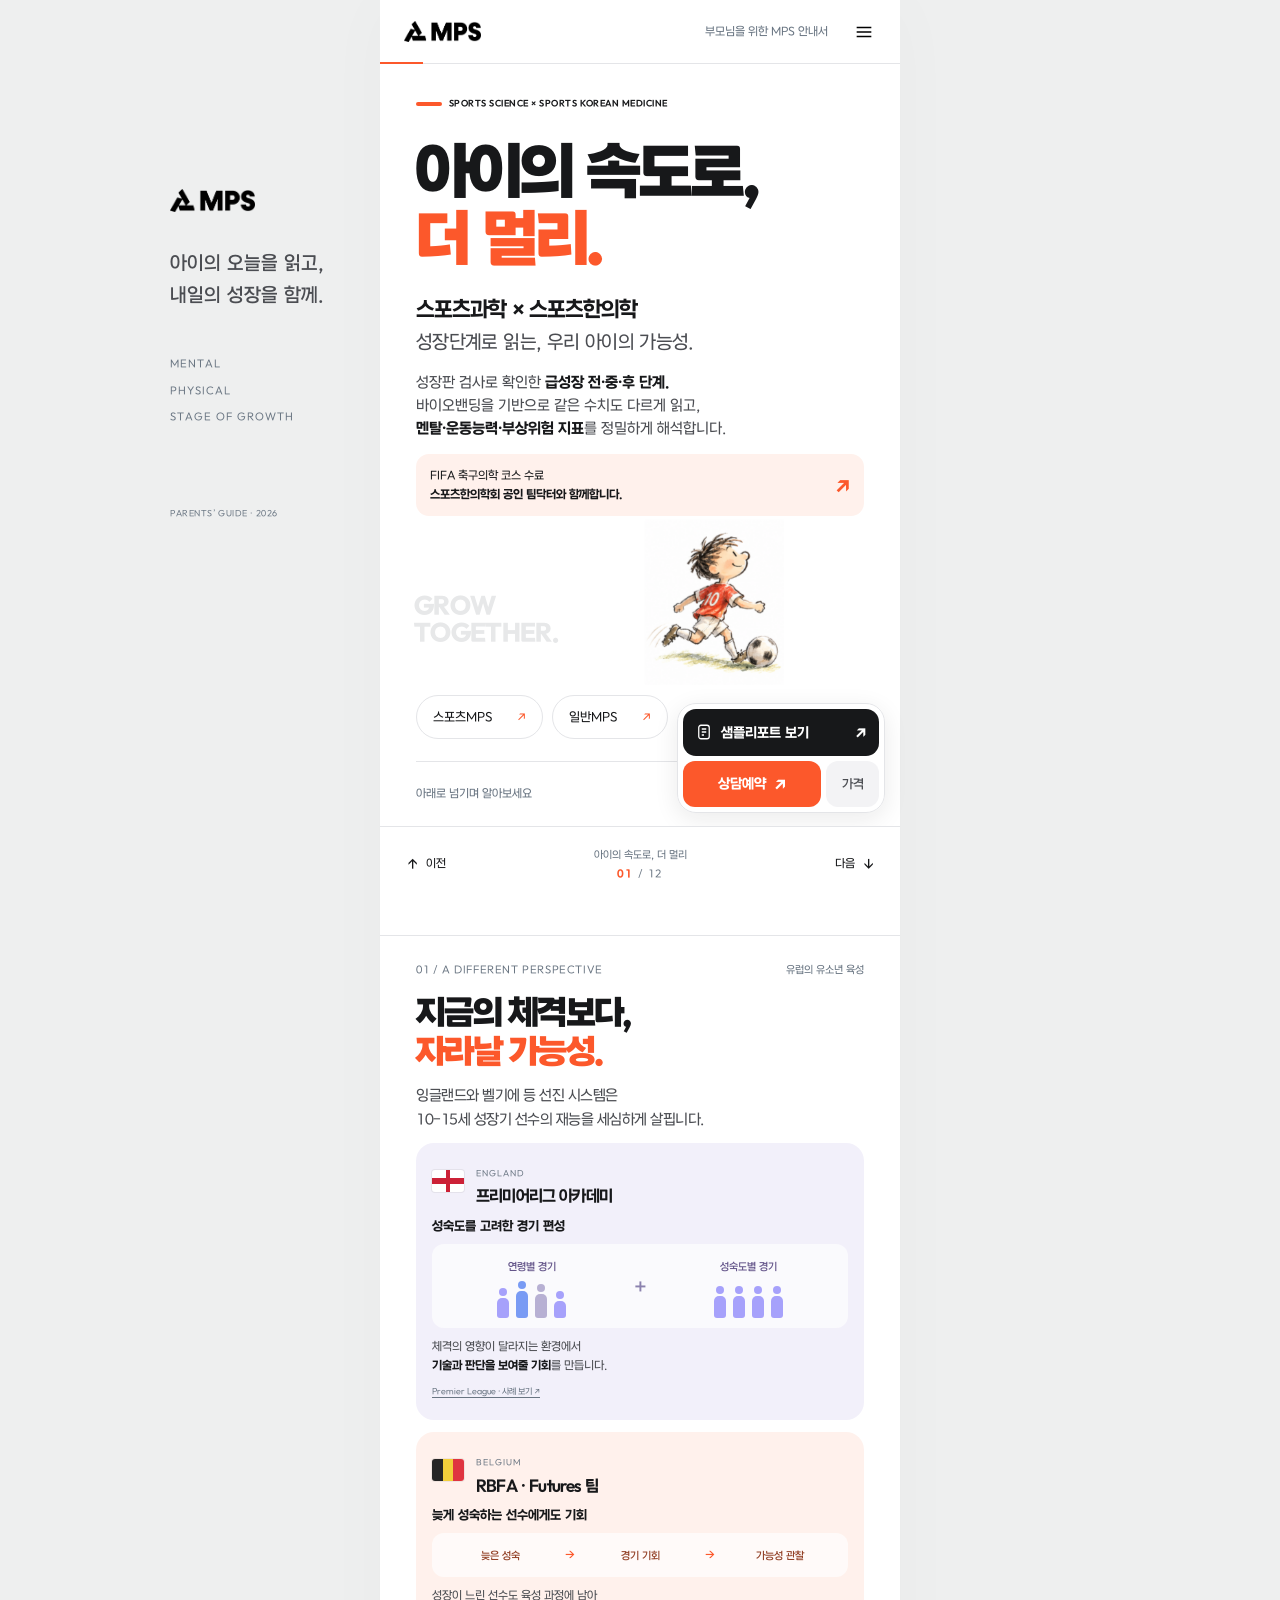
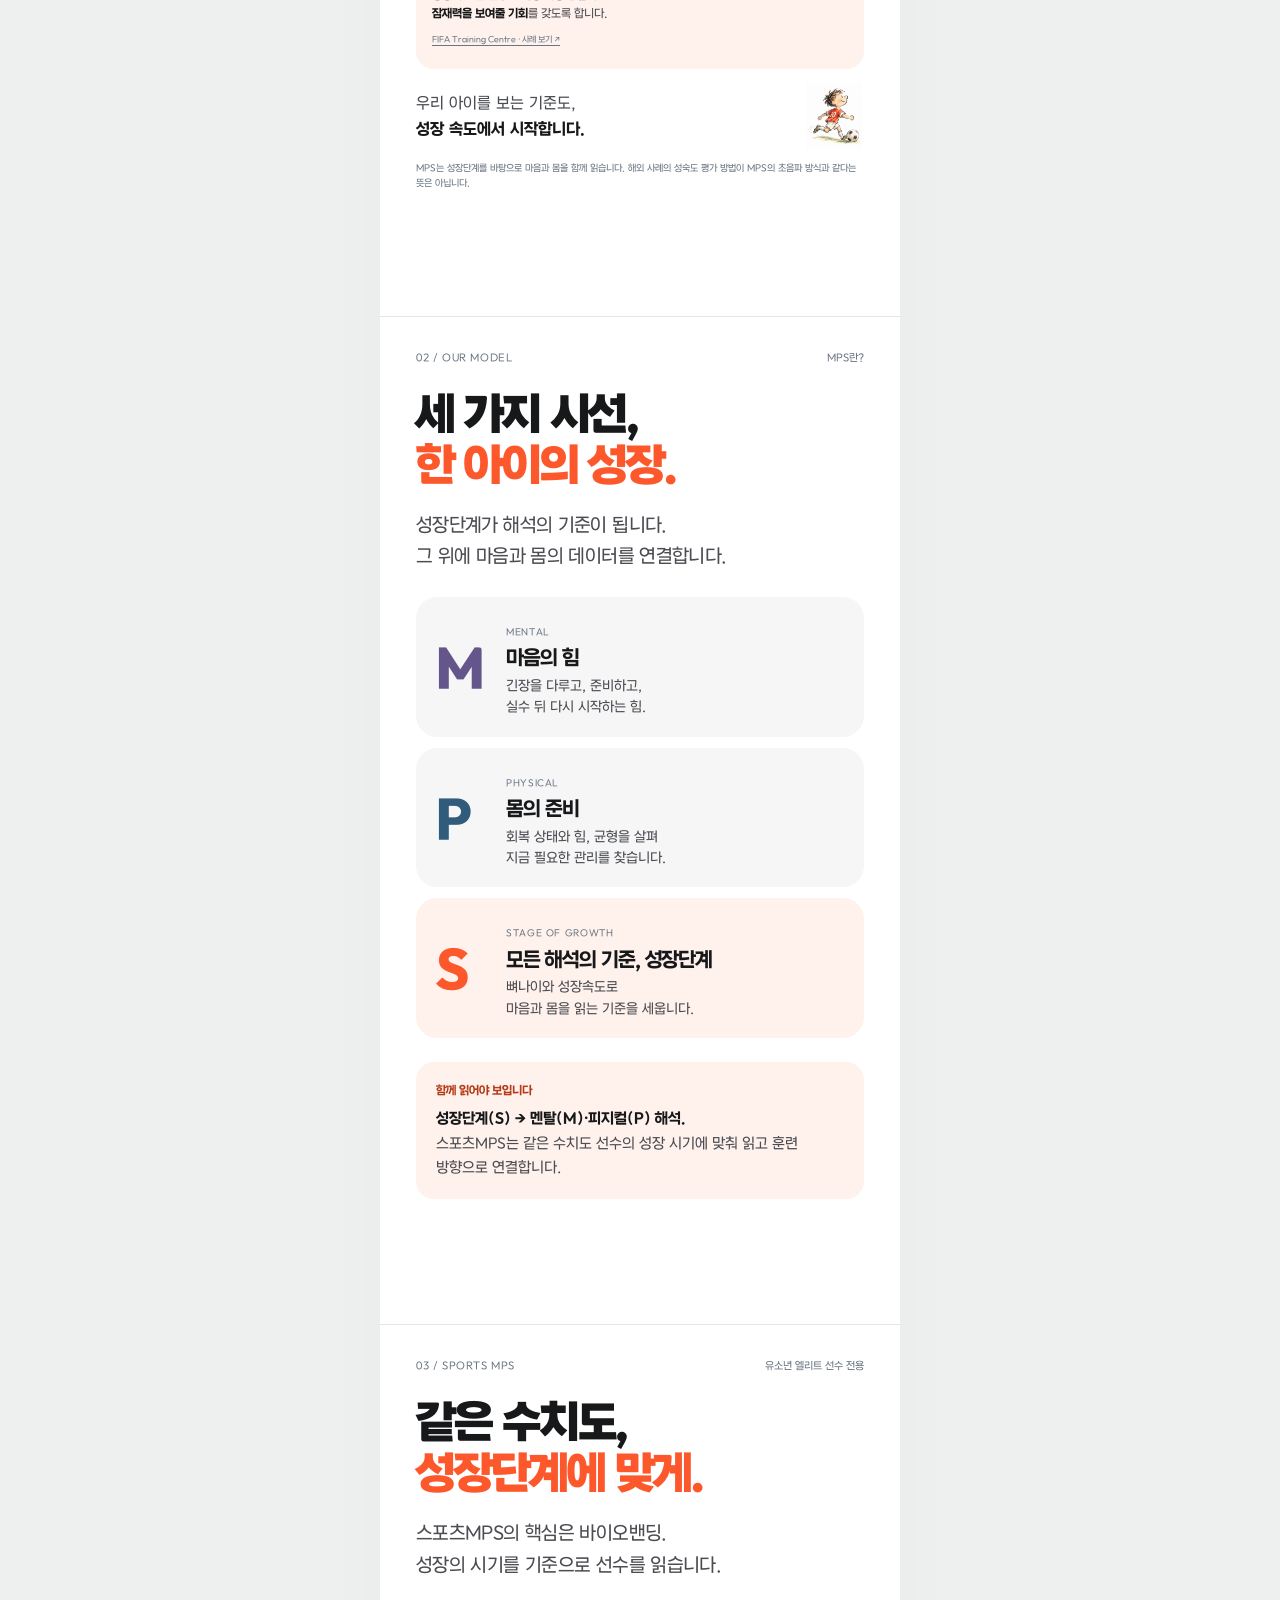
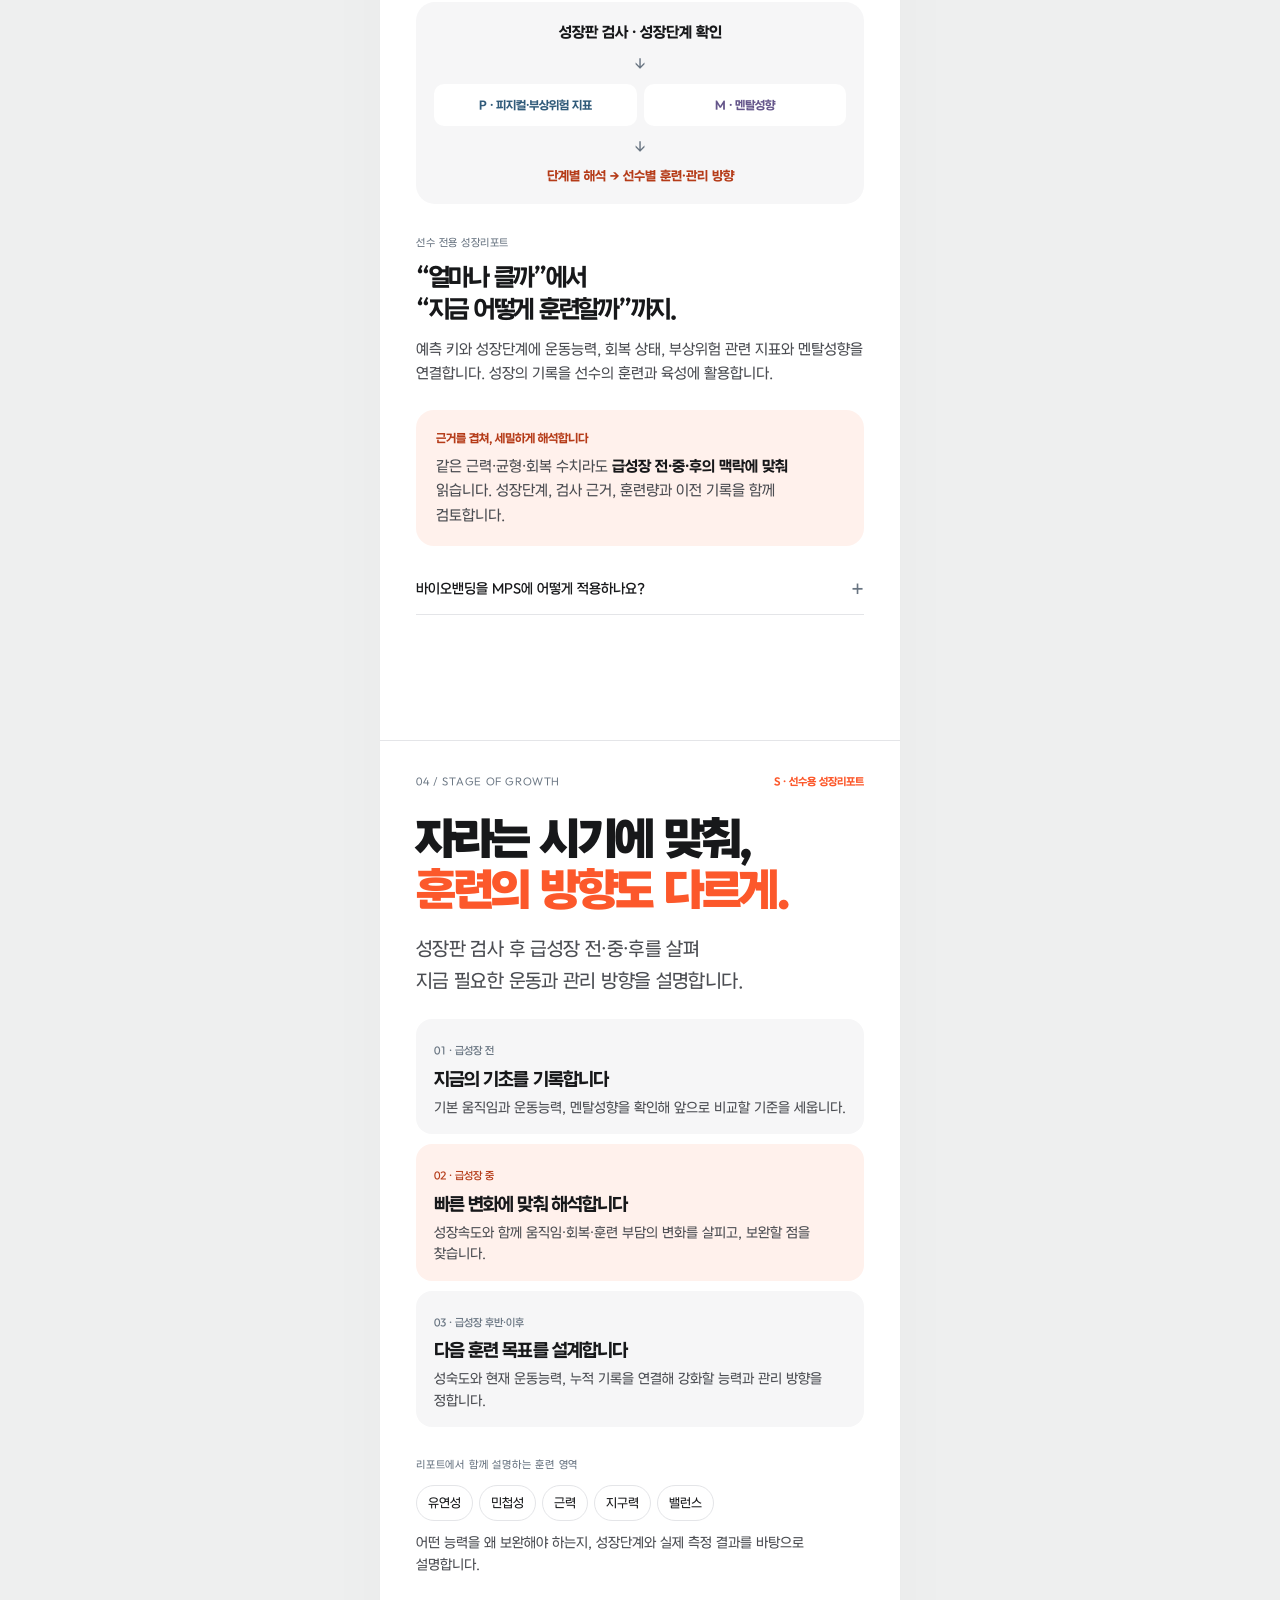
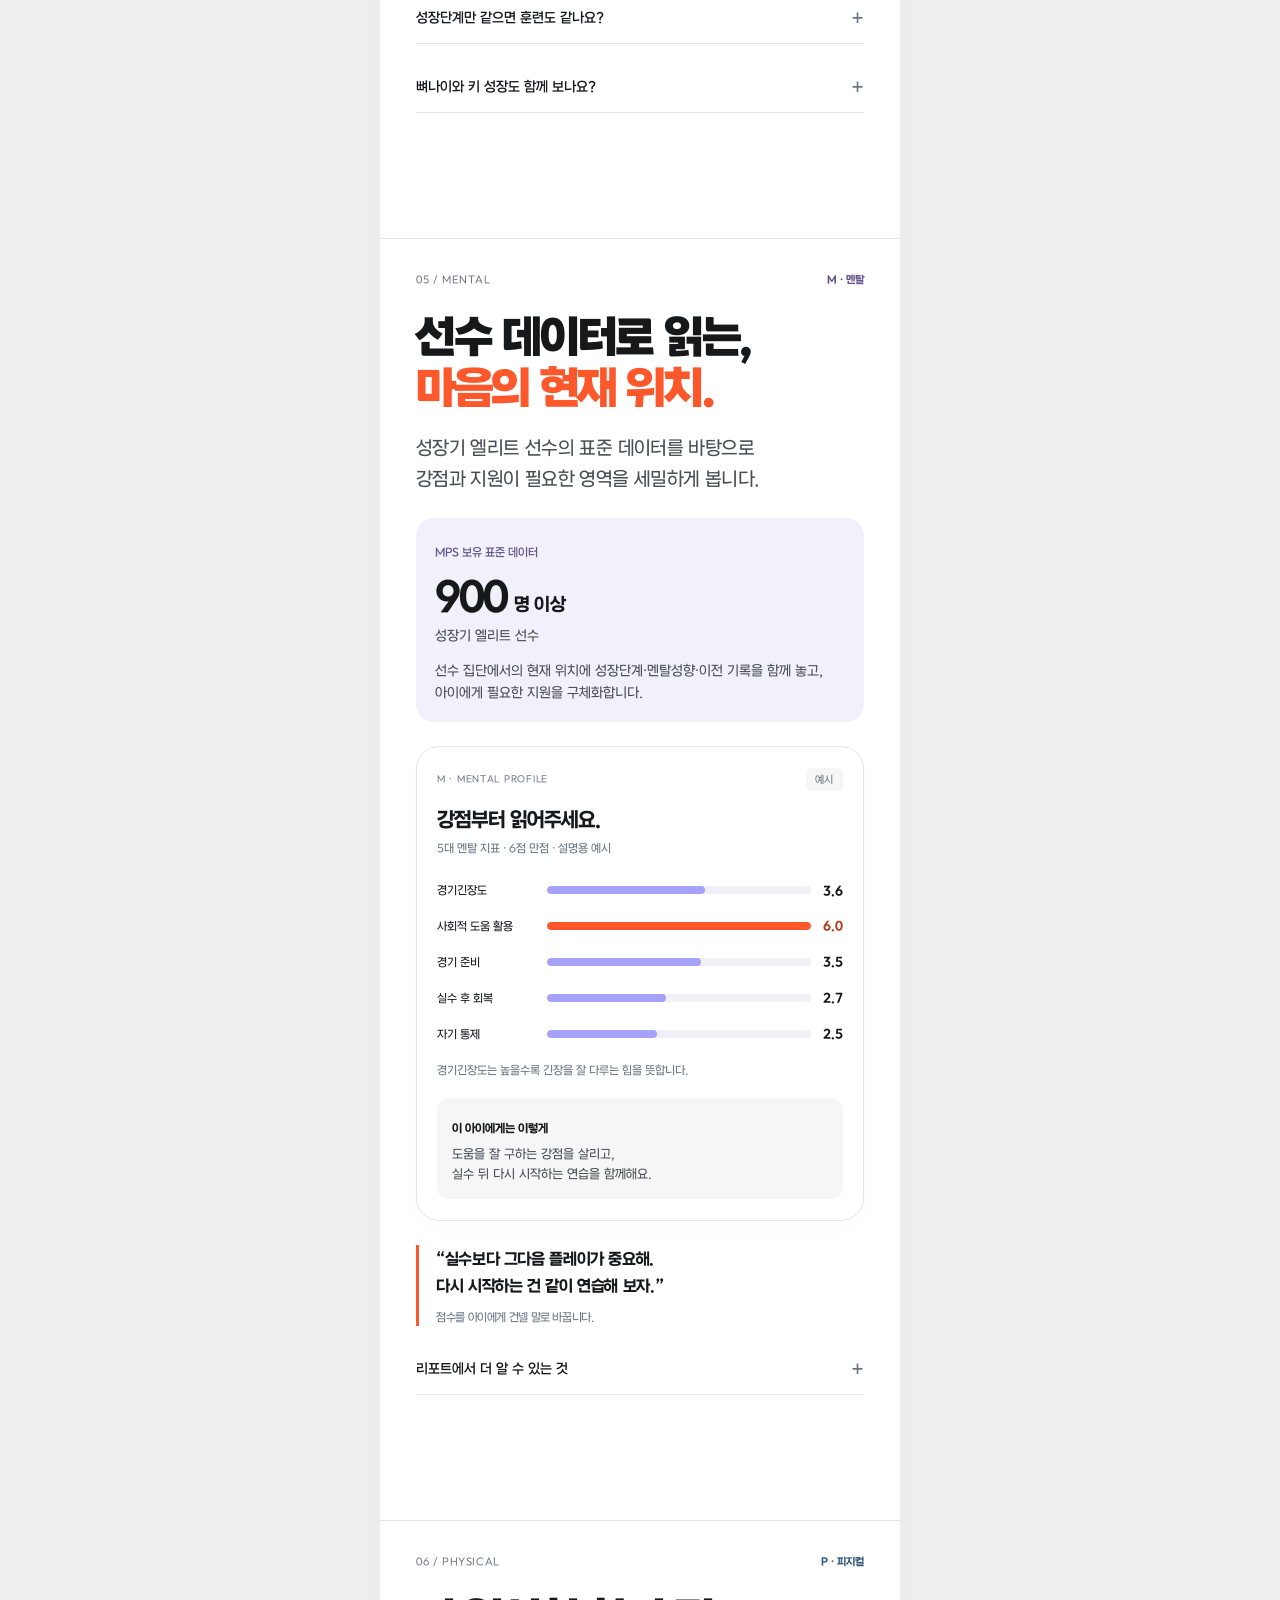
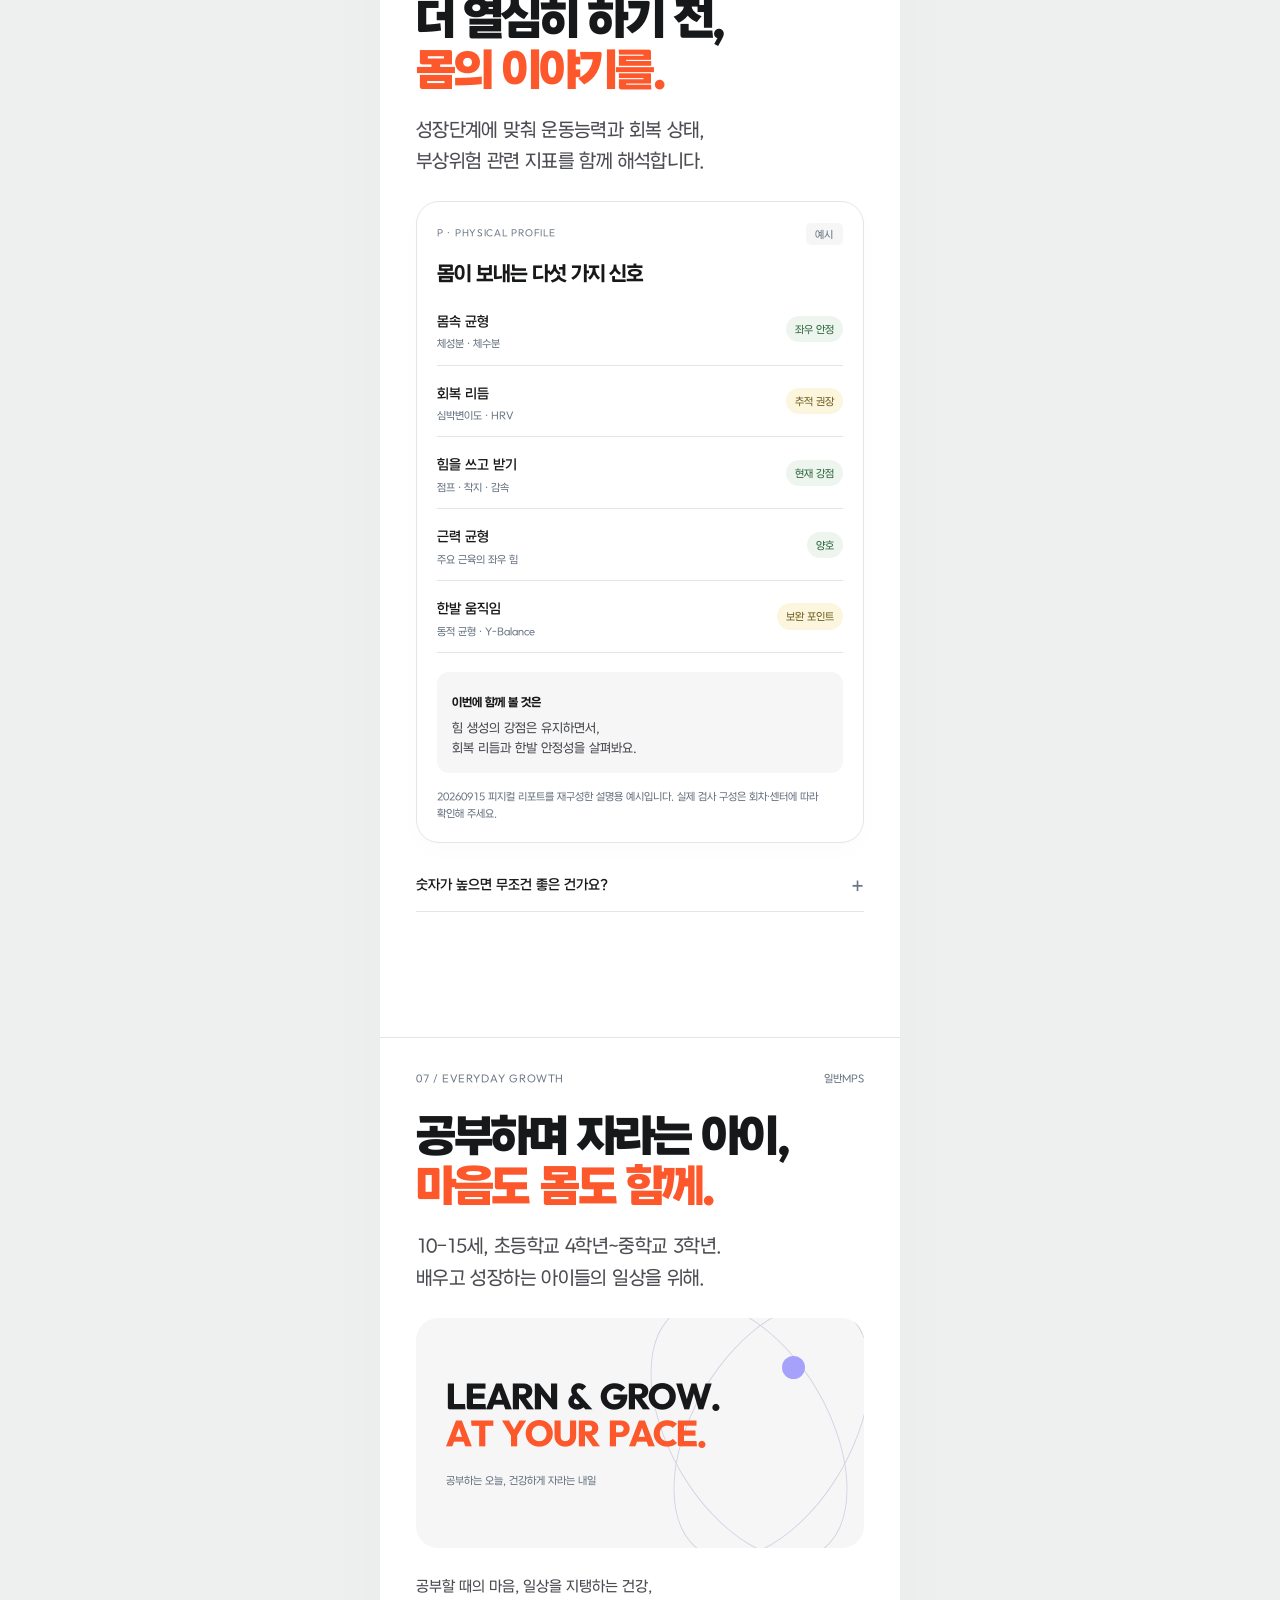
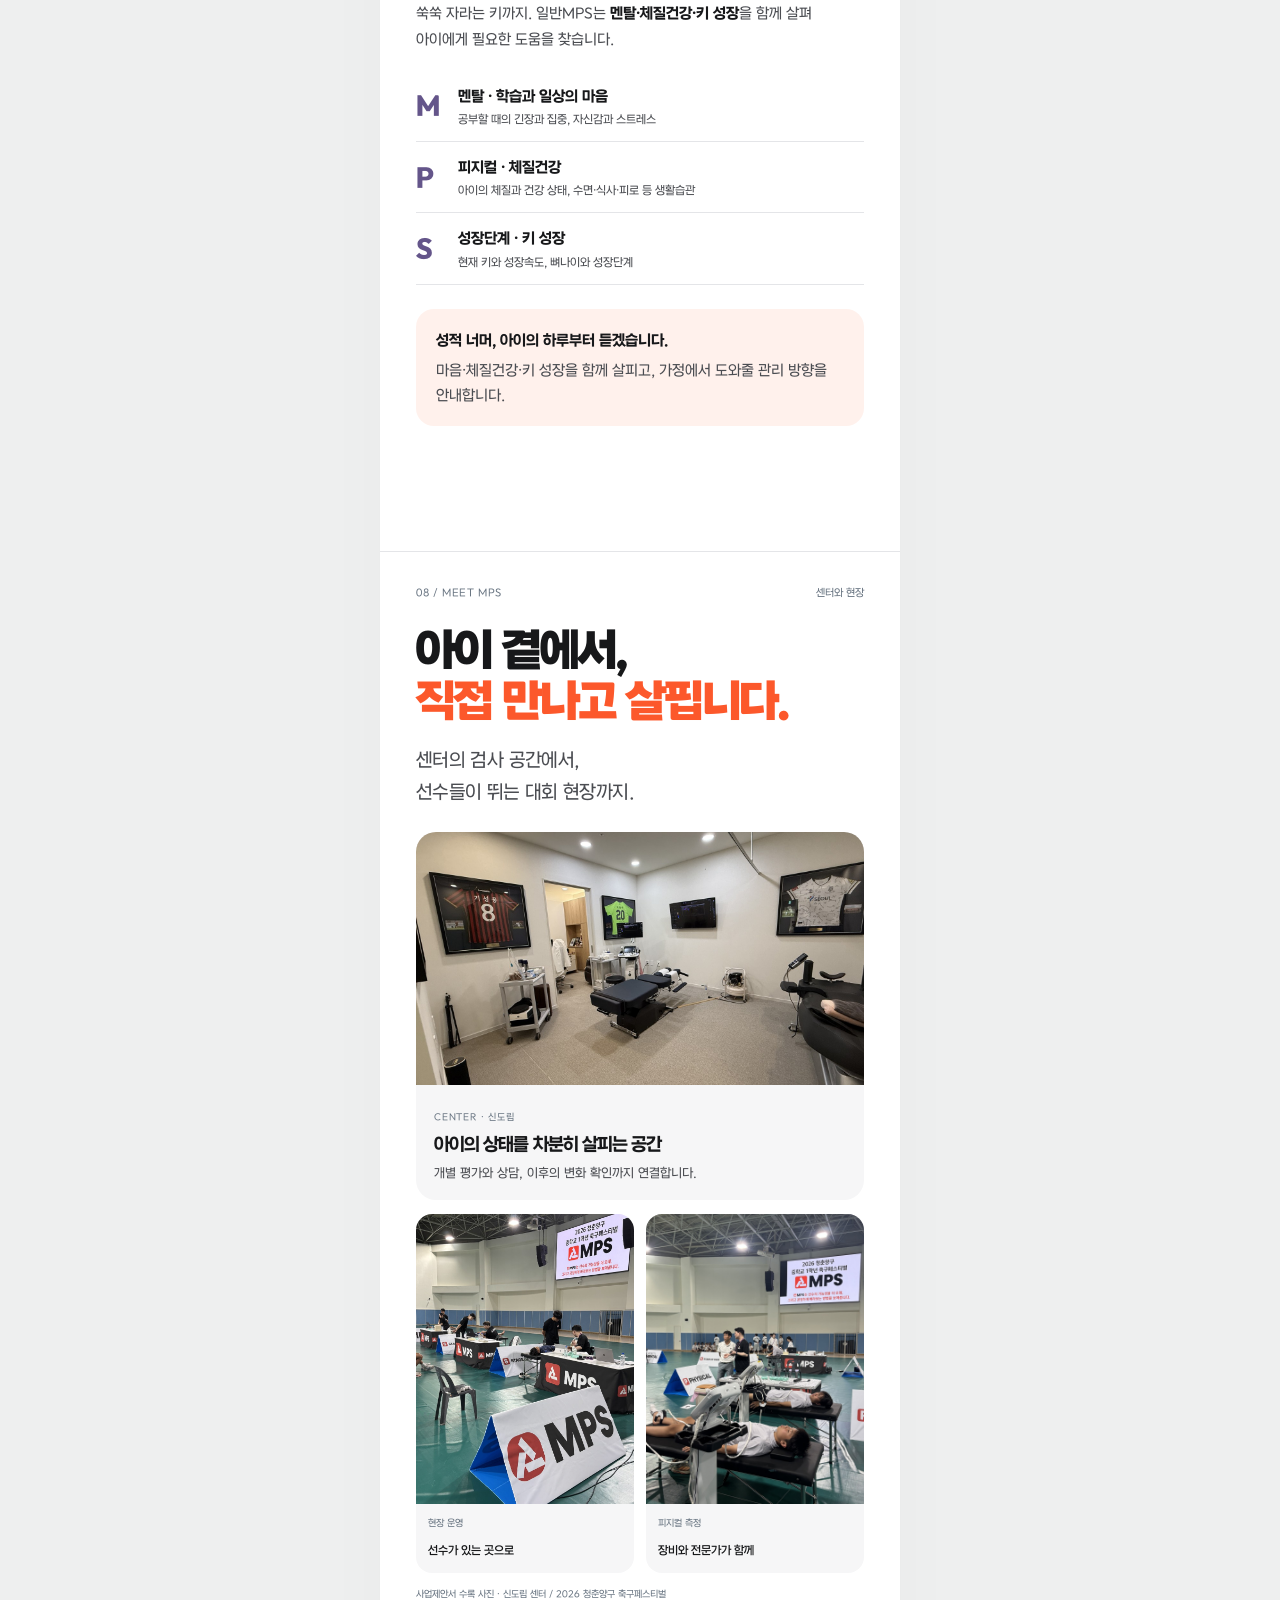
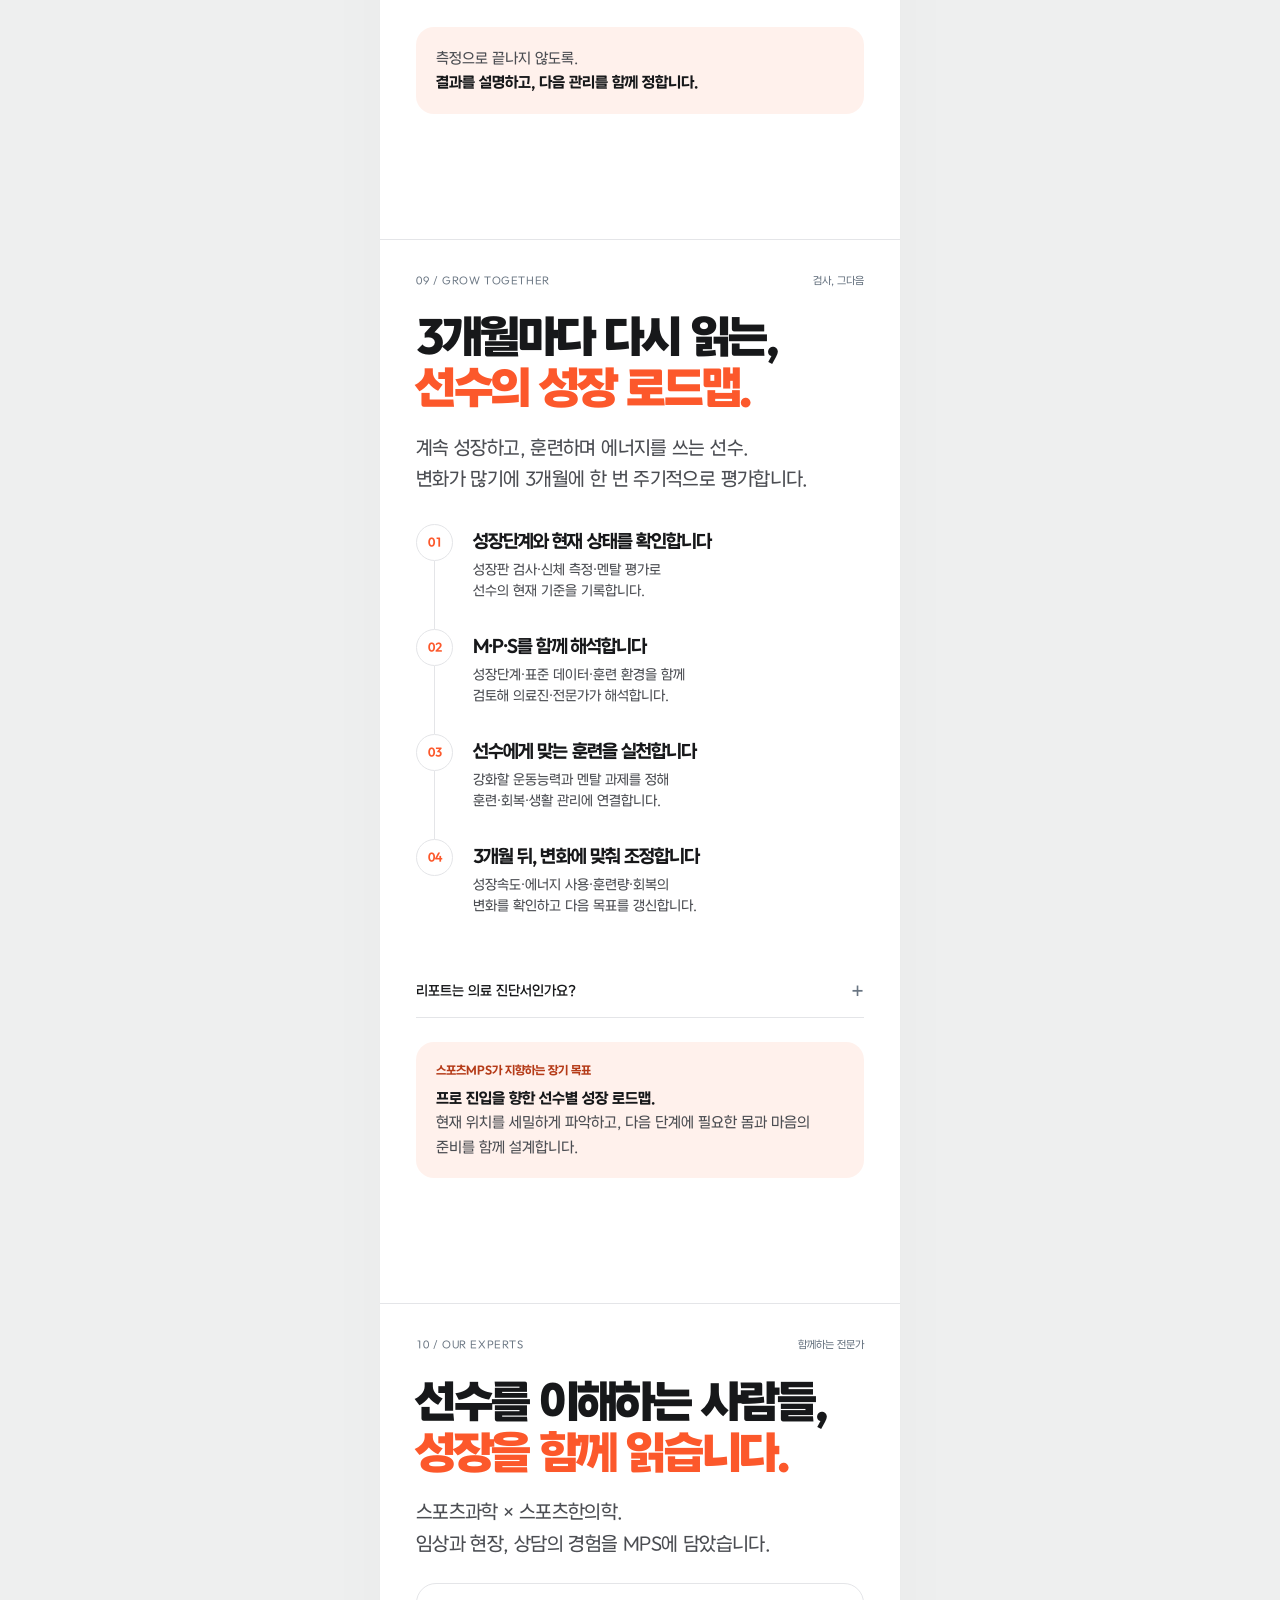
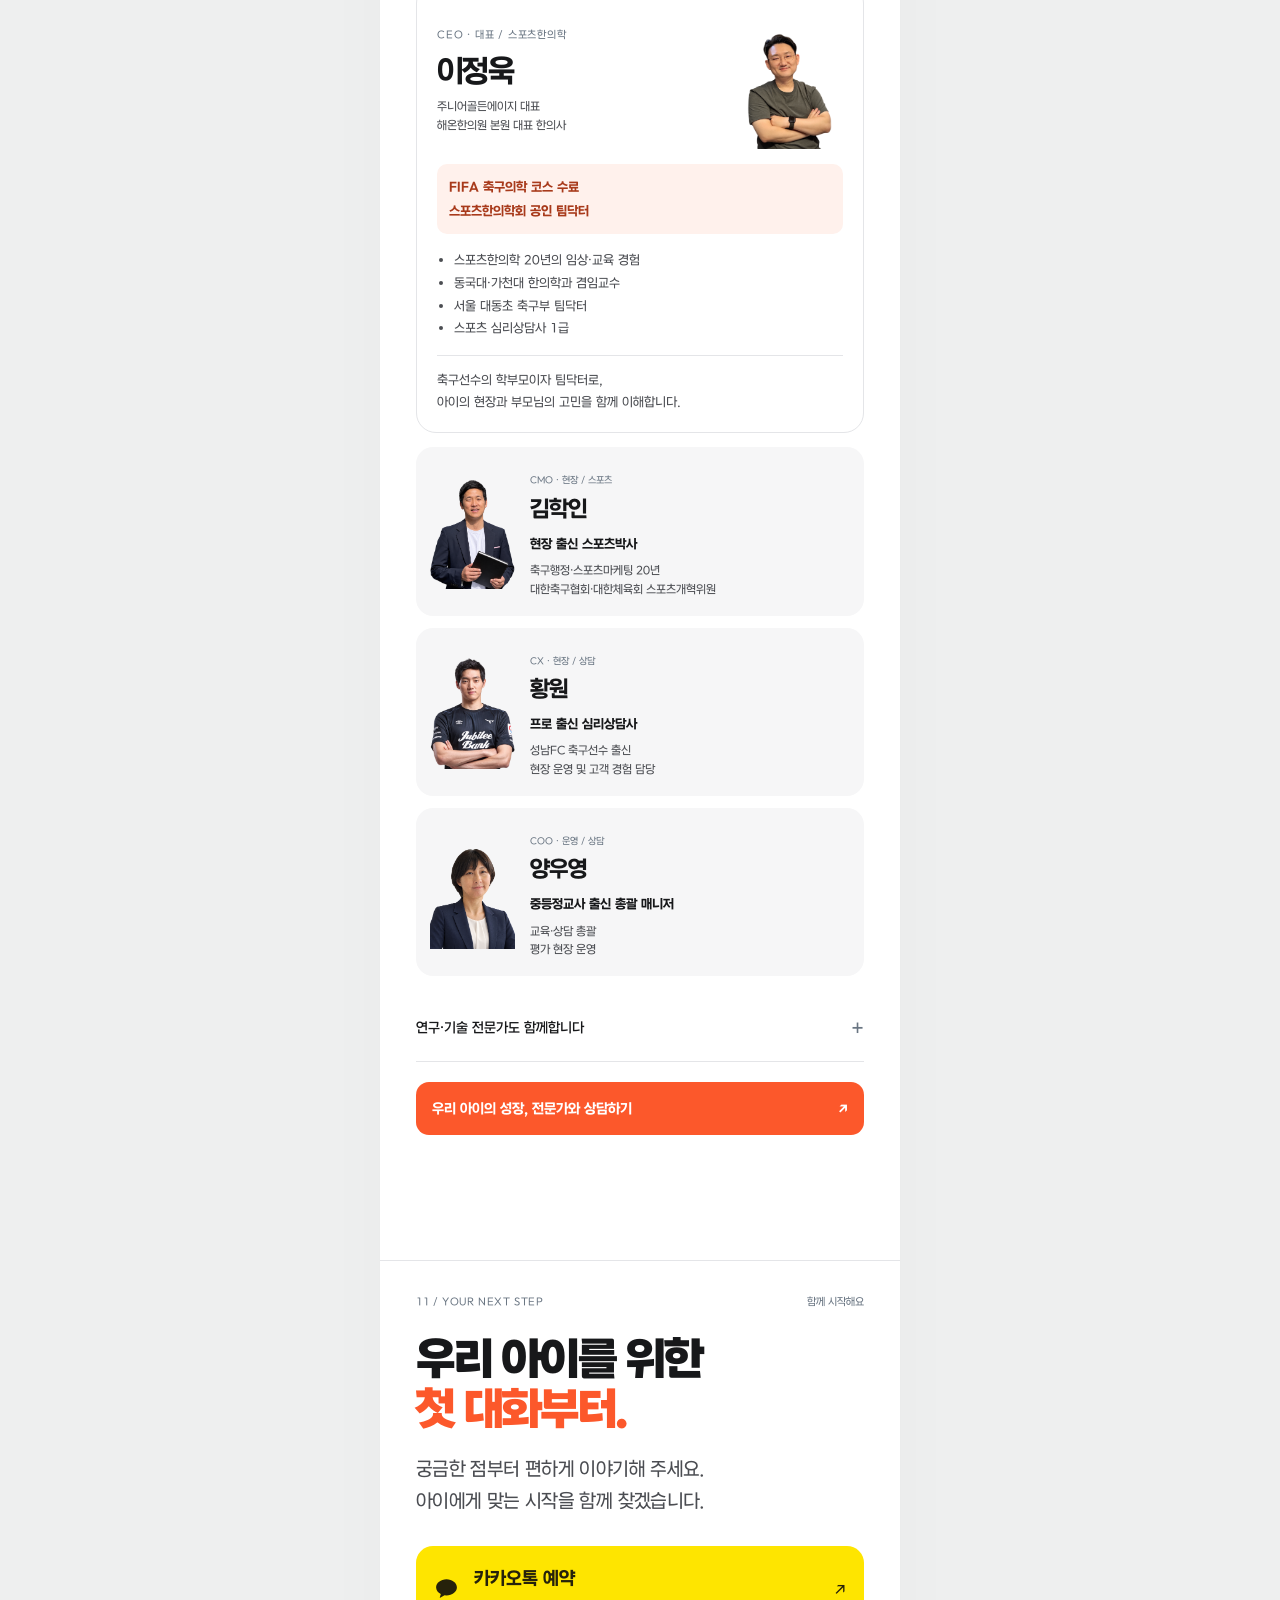
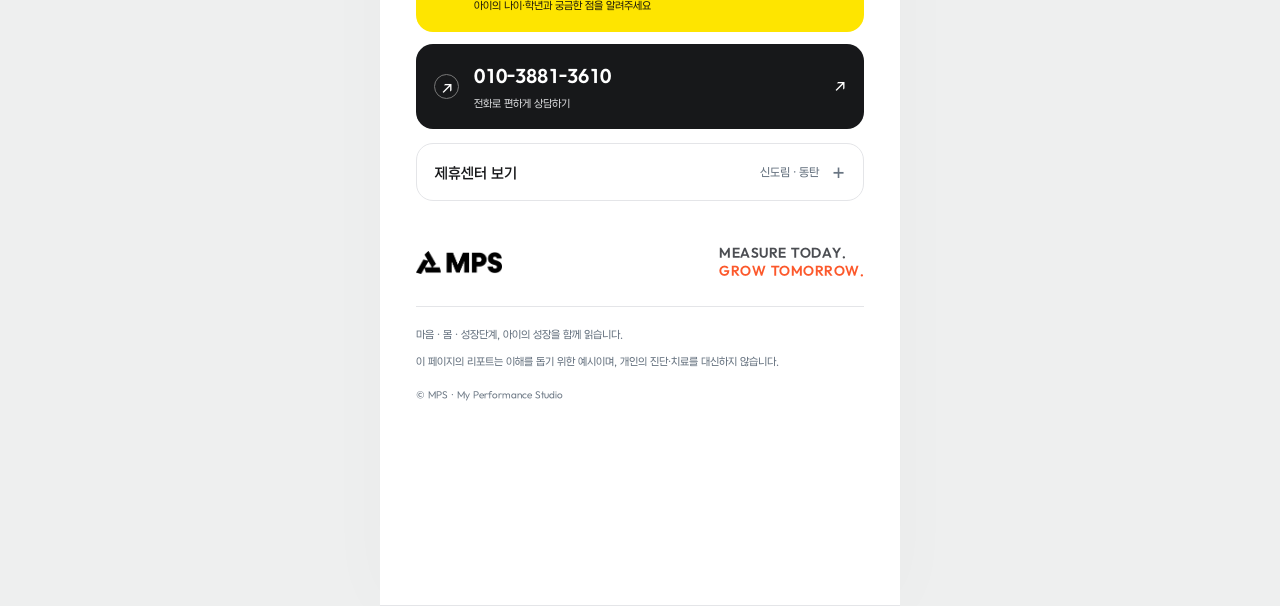
==== index.a2z.html @ 1551527d "update" ====
<!doctype html>
<html lang="ko">
<head>
<meta charset="utf-8">
<meta name="viewport" content="width=device-width, initial-scale=1, viewport-fit=cover">
<meta name="theme-color" content="#ffffff">
<meta name="description" content="우리 아이의 마음, 몸, 성장단계를 함께 읽는 MPS. 스포츠MPS와 일반MPS를 부모님께 쉽게 소개합니다.">
<title>MPS · 아이의 속도로, 더 멀리</title>
<link rel="preload" href="assets/fonts/A2Z-800.otf" as="font" type="font/otf" crossorigin>
<link rel="stylesheet" href="assets/css/main.css">
<script src="assets/js/navigation.js" defer></script>
<link rel="stylesheet" href="assets/css/reports.css">
<script src="assets/js/reports.js" defer></script>
<link rel="stylesheet" href="assets/css/parents.css">
<script src="assets/js/dialogs.js" defer></script>
</head>
<body>
<a class="skip" href="#intro">본문으로 바로 가기</a>
<aside class="desktop-note" aria-hidden="true"><img src="assets/images/logo-black.png" alt=""><p>아이의 오늘을 읽고,<br>내일의 성장을 함께.</p><span>MENTAL<br>PHYSICAL<br>STAGE OF GROWTH</span><small>PARENTS’ GUIDE · 2026</small></aside>
<div class="book">
<header class="topbar"><a href="#intro" aria-label="MPS 안내 첫 화면"><img src="assets/images/logo-black.png" alt="MPS" width="77" height="25"></a><span>부모님을 위한 MPS 안내서</span><button type="button" id="menu-toggle" aria-label="목차 열기" aria-controls="contents" aria-expanded="false"><svg viewBox="0 0 24 24" width="22" height="22" fill="none" stroke="currentColor" stroke-width="1.6" aria-hidden="true"><path d="M4 7h16M4 12h16M4 17h16"/></svg></button></header>
<div class="reading-track" aria-hidden="true"><div id="reading-progress"></div></div>
<nav id="contents" aria-label="안내서 목차" hidden><div class="menu-heading">궁금한 이야기부터 읽어보세요</div><a href="#intro">01 <span>아이의 속도로, 더 멀리</span>↗</a><a href="#europe">02 <span>유럽이 성장을 바라보는 방법</span>↗</a><a href="#model">03 <span>MPS 한눈에 보기</span>↗</a><a href="#sports">04 <span>스포츠MPS</span>↗</a><a href="#growth">05 <span>성장단계 · 뼈나이와 바이오밴딩</span>↗</a><a href="#mental">06 <span>멘탈 · 마음을 읽는 리포트</span>↗</a><a href="#physical">07 <span>피지컬 · 몸을 읽는 리포트</span>↗</a><a href="#general">08 <span>일반MPS</span>↗</a><a href="#field">09 <span>센터와 현장에서 만나는 MPS</span>↗</a><a href="#journey">10 <span>검사 이후의 성장</span>↗</a><a href="#experts">11 <span>함께하는 전문가</span>↗</a><a href="#contact">12 <span>예약 · 상담 · 제휴센터</span>↗</a></nav>
<main>
<section class="page cover" id="intro" data-title="아이의 속도로, 더 멀리" aria-labelledby="title-intro">
<div class="eyebrow"><span class="orange-line"></span> SPORTS SCIENCE × SPORTS KOREAN MEDICINE</div>
<h1 id="title-intro">아이의 속도로,<br><em>더 멀리.</em></h1>
<p class="lead cover-foundation"><strong>스포츠과학 × 스포츠한의학</strong><br>성장단계로 읽는, 우리 아이의 가능성.</p>
<p class="intro-copy">성장판 검사로 확인한 <strong>급성장 전·중·후 단계.</strong><br>바이오밴딩을 기반으로 같은 수치도 다르게 읽고,<br><strong>멘탈·운동능력·부상위험 지표</strong>를 정밀하게 해석합니다.</p>
<a class="cover-doctor" href="#experts"><span>FIFA 축구의학 코스 수료<br><strong>스포츠한의학회 공인 팀닥터와 함께합니다.</strong></span><b aria-hidden="true">↗</b></a>
<div class="cover-art"><span class="art-word" aria-hidden="true">GROW<br>TOGETHER.</span><img src="assets/images/soccer-boy.png" alt="빨간 유니폼을 입고 즐겁게 공을 차는 아이" width="400" height="440" fetchpriority="high"></div>
<div class="cover-tags"><a href="#sports">스포츠MPS <span>↗</span></a><a href="#general">일반MPS <span>↗</span></a></div>
<a href="#europe" class="scroll-hint">아래로 넘기며 알아보세요 <span>↓</span></a>
</section>
<section class="page europe-page" id="europe" data-title="유럽이 성장을 바라보는 방법" aria-labelledby="title-europe">
<div class="section-meta"><span>01 / A DIFFERENT PERSPECTIVE</span><span>유럽의 유소년 육성</span></div>
<h2 id="title-europe">지금의 체격보다,<br><em>자라날 가능성.</em></h2>
<p class="lead">잉글랜드와 벨기에 등 선진 시스템은<br>10–15세 성장기 선수의 재능을 세심하게 살핍니다.</p>
<article class="europe-card england"><div class="country-heading"><span class="country-flag england-flag" role="img" aria-label="잉글랜드 국기"></span><div><small>ENGLAND</small><h3>프리미어리그 아카데미</h3></div></div><p class="country-point">성숙도를 고려한 경기 편성</p>
<div class="maturity-diagram" role="img" aria-label="키와 성숙도가 다양한 연령별 경기와 성숙도가 비슷한 선수끼리 하는 경기를 함께 운영하는 개념도"><div><b>연령별 경기</b><span class="dot-players mixed"><i></i><i></i><i></i><i></i></span></div><strong>＋</strong><div><b>성숙도별 경기</b><span class="dot-players matched"><i></i><i></i><i></i><i></i></span></div></div>
<p>체격의 영향이 달라지는 환경에서<br><strong>기술과 판단을 보여줄 기회</strong>를 만듭니다.</p><a class="europe-source" href="https://www.premierleague.com/en/news/58833" target="_blank" rel="noopener noreferrer">Premier League · 사례 보기 ↗</a></article>
<article class="europe-card belgium"><div class="country-heading"><span class="country-flag belgium-flag" role="img" aria-label="벨기에 국기"></span><div><small>BELGIUM</small><h3>RBFA · Futures 팀</h3></div></div><p class="country-point">늦게 성숙하는 선수에게도 기회</p><div class="future-track" role="img" aria-label="늦은 성숙에서 경기 기회를 거쳐 가능성 관찰로 이어지는 과정"><span>늦은 성숙</span><i>→</i><span>경기 기회</span><i>→</i><span>가능성 관찰</span></div><p>성장이 느린 선수도 육성 과정에 남아<br><strong>잠재력을 보여줄 기회</strong>를 갖도록 합니다.</p><a class="europe-source" href="https://www.fifatrainingcentre.com/en/environment/good-practice/high-performance/find/future-teams-and-talent-id-in-belgium.php" target="_blank" rel="noopener noreferrer">FIFA Training Centre · 사례 보기 ↗</a></article>
<div class="europe-bridge"><p>우리 아이를 보는 기준도,<br><strong>성장 속도에서 시작합니다.</strong></p><img src="assets/images/soccer-boy.png" alt="즐겁게 축구하는 아이" width="100" height="110" loading="lazy"></div>
<p class="caption europe-note">MPS는 성장단계를 바탕으로 마음과 몸을 함께 읽습니다. 해외 사례의 성숙도 평가 방법이 MPS의 초음파 방식과 같다는 뜻은 아닙니다.</p>
</section>
<section class="page" id="model" data-title="MPS 한눈에 보기" aria-labelledby="title-model">
<div class="section-meta"><span>02 / OUR MODEL</span><span>MPS란?</span></div>
<h2 id="title-model">세 가지 시선,<br><em>한 아이의 성장.</em></h2>
<p class="lead">성장단계가 해석의 기준이 됩니다.<br>그 위에 마음과 몸의 데이터를 연결합니다.</p>
<div class="model-stack">
<article class="model-card"><span class="letter mental-color">M</span><div><span class="english">MENTAL</span><h3>마음의 힘</h3><p>긴장을 다루고, 준비하고,<br>실수 뒤 다시 시작하는 힘.</p></div></article>
<article class="model-card"><span class="letter physical-color">P</span><div><span class="english">PHYSICAL</span><h3>몸의 준비</h3><p>회복 상태와 힘, 균형을 살펴<br>지금 필요한 관리를 찾습니다.</p></div></article>
<article class="model-card stage-card"><span class="letter">S</span><div><span class="english">STAGE OF GROWTH</span><h3>모든 해석의 기준, 성장단계</h3><p>뼈나이와 성장속도로<br>마음과 몸을 읽는 기준을 세웁니다.</p></div></article>
</div>
<div class="takeaway"><span>함께 읽어야 보입니다</span><p><strong>성장단계(S) → 멘탈(M)·피지컬(P) 해석.</strong><br>스포츠MPS는 같은 수치도 선수의 성장 시기에 맞춰 읽고 훈련 방향으로 연결합니다.</p></div>
</section>
<section class="page" id="sports" data-title="스포츠MPS · 성장단계로 해석하는 선수 평가" aria-labelledby="title-sports">
<div class="section-meta"><span>03 / SPORTS MPS</span><span>유소년 엘리트 선수 전용</span></div>
<h2 id="title-sports">같은 수치도,<br><em>성장단계에 맞게.</em></h2>
<p class="lead">스포츠MPS의 핵심은 바이오밴딩.<br>성장의 시기를 기준으로 선수를 읽습니다.</p>
<div class="precision-flow" aria-label="성장판 검사로 단계 확인, 피지컬과 멘탈 평가, 근거 기반 해석, 훈련과 관리 방향"><span>성장판 검사 · 성장단계 확인</span><i aria-hidden="true">↓</i><div><b>P · 피지컬·부상위험 지표</b><b>M · 멘탈성향</b></div><i aria-hidden="true">↓</i><span class="flow-result">단계별 해석 → 선수별 훈련·관리 방향</span></div>
<div class="precision-statement"><span>선수 전용 성장리포트</span><h3>“얼마나 클까”에서<br>“지금 어떻게 훈련할까”까지.</h3><p>예측 키와 성장단계에 운동능력, 회복 상태, 부상위험 관련 지표와 멘탈성향을 연결합니다. 성장의 기록을 선수의 훈련과 육성에 활용합니다.</p></div>
<div class="takeaway"><span>근거를 겹쳐, 세밀하게 해석합니다</span><p>같은 근력·균형·회복 수치라도 <strong>급성장 전·중·후의 맥락에 맞춰</strong> 읽습니다. 성장단계, 검사 근거, 훈련량과 이전 기록을 함께 검토합니다.</p></div>
<details><summary>바이오밴딩을 MPS에 어떻게 적용하나요?</summary><p>성숙도가 비슷한 선수를 함께 보는 바이오밴딩의 관점을 평가에 적용합니다. 성장판 검사와 뼈나이, 키 변화로 성장단계를 살핀 뒤 피지컬·멘탈 측정 결과를 연결해 해석합니다. 하나의 수치만으로 훈련 적합성이나 부상 가능성을 단정하지 않습니다.</p></details>
</section>
<section class="page" id="growth" data-title="성장단계 · 선수의 훈련 방향" aria-labelledby="title-growth">
<div class="section-meta"><span>04 / STAGE OF GROWTH</span><span class="domain">S · 선수용 성장리포트</span></div>
<h2 id="title-growth">자라는 시기에 맞춰,<br><em>훈련의 방향도 다르게.</em></h2>
<p class="lead">성장판 검사 후 급성장 전·중·후를 살펴<br>지금 필요한 운동과 관리 방향을 설명합니다.</p>
<div class="phase-cards"><article><span>01 · 급성장 전</span><h3>지금의 기초를 기록합니다</h3><p>기본 움직임과 운동능력, 멘탈성향을 확인해 앞으로 비교할 기준을 세웁니다.</p></article><article class="phase-current"><span>02 · 급성장 중</span><h3>빠른 변화에 맞춰 해석합니다</h3><p>성장속도와 함께 움직임·회복·훈련 부담의 변화를 살피고, 보완할 점을 찾습니다.</p></article><article><span>03 · 급성장 후반·이후</span><h3>다음 훈련 목표를 설계합니다</h3><p>성숙도와 현재 운동능력, 누적 기록을 연결해 강화할 능력과 관리 방향을 정합니다.</p></article></div>
<div class="training-directions"><span class="small-label">리포트에서 함께 설명하는 훈련 영역</span><div><span>유연성</span><span>민첩성</span><span>근력</span><span>지구력</span><span>밸런스</span></div><p>어떤 능력을 왜 보완해야 하는지, 성장단계와 실제 측정 결과를 바탕으로 설명합니다.</p></div>
<details><summary>성장단계만 같으면 훈련도 같나요?</summary><p>성장단계는 해석의 기준입니다. 같은 단계라도 종목·훈련 경험·현재 운동능력·통증·회복 상태가 다르므로, 선수별 검사 결과를 바탕으로 훈련의 우선순위를 정합니다. 모든 아이에게 같은 훈련을 일괄 적용하지 않습니다.</p></details>
<details><summary>뼈나이와 키 성장도 함께 보나요?</summary><p>네. 현재 키와 뼈나이, 반복 측정한 성장속도로 성장의 위치를 확인하고 예측 키 범위를 살핍니다. PHV는 키가 가장 빠르게 자라는 시기를 뜻합니다. 예측 키는 확정된 결과가 아닌 참고 범위이며 이후 측정으로 변화를 확인합니다.</p></details>
</section>
<section class="page" id="mental" data-title="멘탈 · 마음을 읽는 리포트" aria-labelledby="title-mental">
<div class="section-meta"><span>05 / MENTAL</span><span class="domain mental-color">M · 멘탈</span></div>
<h2 id="title-mental">선수 데이터로 읽는,<br><em>마음의 현재 위치.</em></h2>
<p class="lead">성장기 엘리트 선수의 표준 데이터를 바탕으로<br>강점과 지원이 필요한 영역을 세밀하게 봅니다.</p>
<div class="mental-reference"><span>MPS 보유 표준 데이터</span><div><strong>900<span>명 이상</span></strong><p>성장기 엘리트 선수</p></div><p>선수 집단에서의 현재 위치에 성장단계·멘탈성향·이전 기록을 함께 놓고, 아이에게 필요한 지원을 구체화합니다.</p></div>
<div class="report"><div class="report-heading"><span>M · MENTAL PROFILE</span><span class="sample">예시</span></div><h3>강점부터 읽어주세요.</h3><p class="caption">5대 멘탈 지표 · 6점 만점 · 설명용 예시</p>
<div class="bar-chart" aria-label="멘탈 예시: 경기긴장도 3.6, 사회적 도움 활용 6.0, 경기 준비 3.5, 실수 후 회복 2.7, 자기 통제 2.5. 각 6점 만점.">
<div class="bar-row"><span>경기긴장도</span><div class="bar-track"><i style="--value:60%"></i></div><b>3.6</b></div>
<div class="bar-row strength"><span>사회적 도움 활용</span><div class="bar-track"><i style="--value:100%"></i></div><b>6.0</b></div>
<div class="bar-row"><span>경기 준비</span><div class="bar-track"><i style="--value:58.33%"></i></div><b>3.5</b></div>
<div class="bar-row"><span>실수 후 회복</span><div class="bar-track"><i style="--value:45%"></i></div><b>2.7</b></div>
<div class="bar-row"><span>자기 통제</span><div class="bar-track"><i style="--value:41.67%"></i></div><b>2.5</b></div>
</div><p class="caption">경기긴장도는 높을수록 긴장을 잘 다루는 힘을 뜻합니다.</p>
<div class="report-insight"><b>이 아이에게는 이렇게</b><p>도움을 잘 구하는 강점을 살리고,<br>실수 뒤 다시 시작하는 연습을 함께해요.</p></div></div>
<blockquote>“실수보다 그다음 플레이가 중요해.<br>다시 시작하는 건 같이 연습해 보자.”<cite>점수를 아이에게 건넬 말로 바꿉니다.</cite></blockquote>
<details><summary>리포트에서 더 알 수 있는 것</summary><p>경기 긴장, 도움 활용, 준비, 회복, 자기 통제의 강점과 연습 방향을 확인합니다. MPS 보유 표준 데이터와 아이 자신의 이전 기록을 참고하고, 성장단계와 경기·훈련 환경을 함께 해석합니다. 검사 회차에 따라 구성은 달라질 수 있습니다.</p></details>
</section>
<section class="page" id="physical" data-title="피지컬 · 몸을 읽는 리포트" aria-labelledby="title-physical">
<div class="section-meta"><span>06 / PHYSICAL</span><span class="domain physical-color">P · 피지컬</span></div>
<h2 id="title-physical">더 열심히 하기 전,<br><em>몸의 이야기를.</em></h2>
<p class="lead">성장단계에 맞춰 운동능력과 회복 상태,<br>부상위험 관련 지표를 함께 해석합니다.</p>
<div class="report"><div class="report-heading"><span>P · PHYSICAL PROFILE</span><span class="sample">예시</span></div><h3>몸이 보내는 다섯 가지 신호</h3>
<div class="signal-row"><div><b>몸속 균형</b><small>체성분 · 체수분</small></div><span class="status green">좌우 안정</span></div>
<div class="signal-row"><div><b>회복 리듬</b><small>심박변이도 · HRV</small></div><span class="status yellow">추적 권장</span></div>
<div class="signal-row"><div><b>힘을 쓰고 받기</b><small>점프 · 착지 · 감속</small></div><span class="status green">현재 강점</span></div>
<div class="signal-row"><div><b>근력 균형</b><small>주요 근육의 좌우 힘</small></div><span class="status green">양호</span></div>
<div class="signal-row"><div><b>한발 움직임</b><small>동적 균형 · Y-Balance</small></div><span class="status yellow">보완 포인트</span></div>
<div class="report-insight"><b>이번에 함께 볼 것은</b><p>힘 생성의 강점은 유지하면서,<br>회복 리듬과 한발 안정성을 살펴봐요.</p></div><p class="caption">20260915 피지컬 리포트를 재구성한 설명용 예시입니다. 실제 검사 구성은 회차·센터에 따라 확인해 주세요.</p></div>
<details><summary>숫자가 높으면 무조건 좋은 건가요?</summary><p>한 수치만으로 판단하지 않습니다. 같은 수치라도 급성장 전·중·후에 따라 의미를 다르게 해석합니다. 성장단계, 좌우 차이, 이전 검사와의 변화, 수면·훈련량·통증을 함께 살펴봅니다. 필요한 경우 의료진의 평가로 연결합니다.</p></details>
</section>
<section class="page" id="general" data-title="일반MPS" aria-labelledby="title-general">
<div class="section-meta"><span>07 / EVERYDAY GROWTH</span><span>일반MPS</span></div>
<h2 id="title-general">공부하며 자라는 아이,<br><em>마음도 몸도 함께.</em></h2>
<p class="lead">10–15세, 초등학교 4학년~중학교 3학년.<br>배우고 성장하는 아이들의 일상을 위해.</p>
<div class="general-visual" aria-hidden="true"><span class="general-orbit orbit-one"></span><span class="general-orbit orbit-two"></span><span class="general-dot"></span><div>LEARN & GROW.<br><em>AT YOUR PACE.</em></div><span class="general-caption">공부하는 오늘, 건강하게 자라는 내일</span></div>
<p class="body-copy">공부할 때의 마음, 일상을 지탱하는 건강,<br>쑥쑥 자라는 키까지. 일반MPS는 <strong>멘탈·체질건강·키 성장</strong>을 함께 살펴 아이에게 필요한 도움을 찾습니다.</p>
<div class="general-points"><div><span>M</span><p><b>멘탈 · 학습과 일상의 마음</b>공부할 때의 긴장과 집중, 자신감과 스트레스</p></div><div><span>P</span><p><b>피지컬 · 체질건강</b>아이의 체질과 건강 상태, 수면·식사·피로 등 생활습관</p></div><div><span>S</span><p><b>성장단계 · 키 성장</b>현재 키와 성장속도, 뼈나이와 성장단계</p></div></div>
<div class="takeaway"><p><strong>성적 너머, 아이의 하루부터 듣겠습니다.</strong></p><p>마음·체질건강·키 성장을 함께 살피고, 가정에서 도와줄 관리 방향을 안내합니다.</p></div>
</section>
<section class="page field-page" id="field" data-title="센터와 현장에서 만나는 MPS" aria-labelledby="title-field">
<div class="section-meta"><span>08 / MEET MPS</span><span>센터와 현장</span></div>
<h2 id="title-field">아이 곁에서,<br><em>직접 만나고 살핍니다.</em></h2>
<p class="lead">센터의 검사 공간에서,<br>선수들이 뛰는 대회 현장까지.</p>
<figure class="center-photo"><img src="assets/images/field/center.jpg" alt="스포츠 검사 장비와 평가 공간을 갖춘 신도림 센터 내부" width="1400" height="788" loading="lazy"><figcaption><span>CENTER · 신도림</span><h3>아이의 상태를 차분히 살피는 공간</h3><p>개별 평가와 상담, 이후의 변화 확인까지 연결합니다.</p></figcaption></figure>
<div class="field-photo-grid"><figure><img src="assets/images/field/onsite.jpg" alt="2026 청춘양구 축구페스티벌에 설치한 MPS 검사 부스와 운영진" width="825" height="1100" loading="lazy"><figcaption><span>현장 운영</span><b>선수가 있는 곳으로</b></figcaption></figure><figure><img src="assets/images/field/assessment.jpg" alt="2026 청춘양구 축구페스티벌에서 선수 체수분 검사를 진행하는 모습" width="975" height="1300" loading="lazy"><figcaption><span>피지컬 측정</span><b>장비와 전문가가 함께</b></figcaption></figure></div>
<p class="field-photo-credit">사업제안서 수록 사진 · 신도림 센터 / 2026 청춘양구 축구페스티벌</p>
<div class="takeaway"><p>측정으로 끝나지 않도록.<br><strong>결과를 설명하고, 다음 관리를 함께 정합니다.</strong></p></div>
</section>
<section class="page" id="journey" data-title="검사 이후의 성장" aria-labelledby="title-journey">
<div class="section-meta"><span>09 / GROW TOGETHER</span><span>검사, 그다음</span></div>
<h2 id="title-journey">3개월마다 다시 읽는,<br><em>선수의 성장 로드맵.</em></h2>
<p class="lead">계속 성장하고, 훈련하며 에너지를 쓰는 선수.<br>변화가 많기에 3개월에 한 번 주기적으로 평가합니다.</p>
<ol class="journey-list"><li><span>01</span><div><h3>성장단계와 현재 상태를 확인합니다</h3><p>성장판 검사·신체 측정·멘탈 평가로<br>선수의 현재 기준을 기록합니다.</p></div></li><li><span>02</span><div><h3>M·P·S를 함께 해석합니다</h3><p>성장단계·표준 데이터·훈련 환경을 함께<br>검토해 의료진·전문가가 해석합니다.</p></div></li><li><span>03</span><div><h3>선수에게 맞는 훈련을 실천합니다</h3><p>강화할 운동능력과 멘탈 과제를 정해<br>훈련·회복·생활 관리에 연결합니다.</p></div></li><li><span>04</span><div><h3>3개월 뒤, 변화에 맞춰 조정합니다</h3><p>성장속도·에너지 사용·훈련량·회복의<br>변화를 확인하고 다음 목표를 갱신합니다.</p></div></li></ol>
<details><summary>리포트는 의료 진단서인가요?</summary><p>MPS 리포트는 측정 데이터를 이해하고 관리 방향을 찾기 위한 안내 자료입니다. 진단·치료가 필요한 경우에는 담당 의료진의 진료와 판단을 따릅니다.</p></details>
<div class="takeaway"><span>스포츠MPS가 지향하는 장기 목표</span><p><strong>프로 진입을 향한 선수별 성장 로드맵.</strong><br>현재 위치를 세밀하게 파악하고, 다음 단계에 필요한 몸과 마음의 준비를 함께 설계합니다.</p></div>
</section>
<section class="page experts" id="experts" data-title="함께하는 전문가" aria-labelledby="title-experts">
<div class="section-meta"><span>10 / OUR EXPERTS</span><span>함께하는 전문가</span></div>
<h2 id="title-experts">선수를 이해하는 사람들,<br><em>성장을 함께 읽습니다.</em></h2>
<p class="lead">스포츠과학 × 스포츠한의학.<br>임상과 현장, 상담의 경험을 MPS에 담았습니다.</p>
<article class="expert-lead">
<div class="expert-heading"><div><span class="small-label">CEO · 대표 / 스포츠한의학</span><h3>이정욱</h3><p>주니어골든에이지 대표<br>해온한의원 본원 대표 한의사</p></div><img src="assets/images/team/lee.png" alt="이정욱 대표" loading="lazy" width="140" height="170"></div>
<div class="expert-credentials"><strong>FIFA 축구의학 코스 수료</strong><strong>스포츠한의학회 공인 팀닥터</strong></div>
<ul><li>스포츠한의학 20년의 임상·교육 경험</li><li>동국대·가천대 한의학과 겸임교수</li><li>서울 대동초 축구부 팀닥터</li><li>스포츠 심리상담사 1급</li></ul>
<p class="expert-note">축구선수의 학부모이자 팀닥터로,<br>아이의 현장과 부모님의 고민을 함께 이해합니다.</p>
</article>
<div class="expert-team">
<article><img src="assets/images/team/kim.png" alt="김학인 스포츠박사" loading="lazy" width="90" height="110"><div><span>CMO · 현장 / 스포츠</span><h3>김학인</h3><strong>현장 출신 스포츠박사</strong><p>축구행정·스포츠마케팅 20년<br>대한축구협회·대한체육회 스포츠개혁위원</p></div></article>
<article><img src="assets/images/team/hwang.png" alt="황원 심리상담사" loading="lazy" width="90" height="110"><div><span>CX · 현장 / 상담</span><h3>황원</h3><strong>프로 출신 심리상담사</strong><p>성남FC 축구선수 출신<br>현장 운영 및 고객 경험 담당</p></div></article>
<article><img src="assets/images/team/yang.png" alt="양우영 총괄 매니저" loading="lazy" width="90" height="110"><div><span>COO · 운영 / 상담</span><h3>양우영</h3><strong>중등정교사 출신 총괄 매니저</strong><p>교육·상담 총괄<br>평가 현장 운영</p></div></article>
</div>
<details class="expert-support"><summary>연구·기술 전문가도 함께합니다</summary><div><p><strong>정지은 · 성장 / 멘탈 R&amp;D</strong><br>소아과 교수 · 심리상담사 · 한의학박사·전문의<br>성장·멘탈 평가 프로토콜 연구개발</p><p><strong>한유경 · 민은경 · 피지컬 R&amp;D</strong><br>RMSK 초음파 · 한방내과 전문의·팀닥터<br>피지컬 부상위험도 프로토콜 연구개발 협업</p><p><strong>이준우 · CTO</strong><br>AI 웹솔루션 개발 총괄</p><p><strong>박세환 · UX/UI</strong><br>웹·모바일 UX/UI 기획 5년<br>측정 앱·리포트 설계</p></div></details>
<a class="expert-contact" href="#contact">우리 아이의 성장, 전문가와 상담하기 <span>↗</span></a>
</section>

<section class="page closing" id="contact" data-title="예약 · 상담 · 제휴센터" aria-labelledby="title-contact">
<div class="section-meta"><span>11 / YOUR NEXT STEP</span><span>함께 시작해요</span></div>
<h2 id="title-contact">우리 아이를 위한<br><em>첫 대화부터.</em></h2>
<p class="lead">궁금한 점부터 편하게 이야기해 주세요.<br>아이에게 맞는 시작을 함께 찾겠습니다.</p>
<div class="contact-actions"><a class="contact-btn kakao" href="https://pf.kakao.com/_YlxoxhX" target="_blank" rel="noopener noreferrer"><svg width="25" height="25" viewBox="0 0 24 24" fill="currentColor" aria-hidden="true"><path d="M12 3C6.5 3 2 6.5 2 10.8c0 2.7 1.8 5.1 4.5 6.5L5.5 21l4.6-2.5 1.9.1c5.5 0 10-3.5 10-7.8S17.5 3 12 3Z"/></svg><span><b>카카오톡 예약</b><small>아이의 나이·학년과 궁금한 점을 알려주세요</small></span><span>↗</span></a><a class="contact-btn phone" href="tel:01038813610"><span class="phone-icon" aria-hidden="true">↗</span><span><b>010-3881-3610</b><small>전화로 편하게 상담하기</small></span><span>↗</span></a></div>
<details class="centers" id="centers"><summary>제휴센터 보기 <span>신도림 · 동탄</span></summary><div class="center"><span class="small-label">SEOUL · 신도림</span><h3>해온한의원 스포츠클리닉</h3><p>서울 구로구 신도림동</p><a href="https://map.naver.com/p/search/해온한의원%20신도림" target="_blank" rel="noopener noreferrer">신도림 센터 지도 보기 ↗</a></div><div class="center"><span class="small-label">GYEONGGI · 동탄</span><h3>해온한의원 스포츠클리닉</h3><p>경기 화성시 동탄</p><a href="https://map.naver.com/p/search/해온한의원%20동탄" target="_blank" rel="noopener noreferrer">동탄 센터 지도 보기 ↗</a></div><p class="caption">방문 전 상담으로 검사 가능 항목과 일정을 확인해 주세요.</p></details>
<div class="closing-brand"><img src="assets/images/logo-black.png" alt="MPS" width="90" height="30"><p>MEASURE TODAY.<br><em>GROW TOMORROW.</em></p></div>
<footer><p>마음 · 몸 · 성장단계, 아이의 성장을 함께 읽습니다.</p><p>이 페이지의 리포트는 이해를 돕기 위한 예시이며, 개인의 진단·치료를 대신하지 않습니다.</p><span>© MPS · My Performance Studio</span></footer>
</section>
</main>
<nav class="bottom-nav" aria-label="페이지 넘기기"><button id="prev" type="button" aria-label="이전 페이지">↑ <span>이전</span></button><div><span id="page-name">아이의 속도로, 더 멀리</span><span class="page-count"><b id="page-number">01</b> / <span id="page-total">12</span></span></div><button id="next" type="button" aria-label="다음 페이지"><span>다음</span> ↓</button></nav>
</div>
<nav class="floating-actions" aria-label="빠른 안내">
<button class="sample-fab" id="sample-open" type="button" aria-haspopup="dialog" aria-controls="sample-dialog" aria-label="샘플 MPS 리포트 보기" hidden><svg viewBox="0 0 24 24" width="18" height="18" fill="none" stroke="currentColor" stroke-width="1.7" aria-hidden="true"><rect x="5" y="3" width="14" height="18" rx="3"/><path d="M9 8h6M9 12h6M9 16h3"/></svg><span>샘플리포트 보기</span><span class="sample-arrow" aria-hidden="true">↗</span></button>
<div class="floating-secondary"><button type="button" class="quick-action booking-action" id="booking-open" aria-haspopup="dialog" aria-controls="booking-dialog">상담예약 <span aria-hidden="true">↗</span></button><button type="button" class="quick-action price-action" id="pricing-open" aria-haspopup="dialog" aria-controls="pricing-dialog">가격</button></div>
</nav>
<dialog id="sample-dialog" aria-labelledby="sample-dialog-title" aria-describedby="sample-description">
<div class="sample-shell">
<header class="sample-header"><div><span class="sample-kicker">PLAYER’S PASSPORT</span><h2 id="sample-dialog-title">우리 아이의 기록,<br>이렇게 만나보세요.</h2></div><button id="sample-close" type="button" aria-label="샘플 리포트 닫기" autofocus>×</button></header>
<p id="sample-description">휴대폰으로 간편하게, 결과지로 꼼꼼하게.<br>스포츠MPS의 두 가지 리포트를 살펴보세요.</p>
<div class="report-format" role="group" aria-label="리포트 형식"><button type="button" id="format-mobile" aria-pressed="true" aria-controls="mobile-preview">모바일 리포트</button><button type="button" id="format-pdf" aria-pressed="false" aria-controls="pdf-preview">상세 결과지 <span>PDF</span></button></div>
<div id="mobile-preview">
<div class="sample-tabs" role="tablist" aria-label="모바일 리포트 종류"><button id="sample-tab-mental" role="tab" aria-selected="true" aria-controls="sample-panel-mental" type="button"><span>M</span> 멘탈</button><button id="sample-tab-physical" role="tab" aria-selected="false" aria-controls="sample-panel-physical" tabindex="-1" type="button"><span>P</span> 피지컬</button><button id="sample-tab-growth" role="tab" aria-selected="false" aria-controls="sample-panel-growth" tabindex="-1" type="button"><span>S</span> 성장</button></div>
<div class="sample-viewer" id="sample-viewer">
<section class="sample-panel" id="sample-panel-mental" role="tabpanel" aria-labelledby="sample-tab-mental" tabindex="0" >
<div class="phone-stage"><div class="phone-frame"><div class="phone-screen" tabindex="0" role="region" aria-label="5대 멘탈 지표 모바일 화면, 위아래로 스크롤해 보기"><img src="assets/images/reports/mobile-mental.png" alt="개인정보를 대체한 실제 멘탈 모바일 리포트 화면. 5대 멘탈 지표, 강점과 보완점, 전문가 의견를 보여줍니다." draggable="false"></div></div><span class="actual-screen-label">실제 모바일 화면</span></div>
<div class="preview-story"><h3>마음의 강점과, 필요한 응원을.</h3><p>경기에서 느끼는 마음을 읽고<br>어떤 도움을 줄 수 있는지 확인합니다.</p><div class="preview-topics"><span>5대 멘탈 지표</span><span>강점과 보완점</span><span>전문가 의견</span></div></div>
</section>
<section class="sample-panel" id="sample-panel-physical" role="tabpanel" aria-labelledby="sample-tab-physical" tabindex="-1" inert>
<div class="phone-stage"><div class="phone-frame"><div class="phone-screen" tabindex="0" role="region" aria-label="회복 상태 모바일 화면, 위아래로 스크롤해 보기"><img src="assets/images/reports/mobile-physical.png" alt="개인정보를 대체한 실제 피지컬 모바일 리포트 화면. 회복 상태, 훈련 부담, 관리 방향를 보여줍니다." draggable="false"></div></div><span class="actual-screen-label">실제 모바일 화면</span></div>
<div class="preview-story"><h3>훈련하는 몸의 상태를 한눈에.</h3><p>회복과 훈련 부담을 함께 살펴<br>지금 필요한 관리 방향을 확인합니다.</p><div class="preview-topics"><span>회복 상태</span><span>훈련 부담</span><span>관리 방향</span></div></div>
</section>
<section class="sample-panel" id="sample-panel-growth" role="tabpanel" aria-labelledby="sample-tab-growth" tabindex="-1" inert>
<div class="phone-stage"><div class="phone-frame"><div class="phone-screen" tabindex="0" role="region" aria-label="성장단계 모바일 화면, 위아래로 스크롤해 보기"><img src="assets/images/reports/mobile-growth.png" alt="개인정보를 대체한 실제 성장 모바일 리포트 화면. 성장단계, 예측 키 범위, 성장 소견를 보여줍니다." draggable="false"></div></div><span class="actual-screen-label">실제 모바일 화면</span></div>
<div class="preview-story"><h3>지금의 키 너머, 성장의 흐름을.</h3><p>성장단계와 예측 키 범위를 살펴<br>아이의 속도에 맞는 관리를 이해합니다.</p><div class="preview-topics"><span>성장단계</span><span>예측 키 범위</span><span>성장 소견</span></div></div>
</section>
</div>
<div class="sample-controls"><button id="sample-prev" type="button" aria-label="이전 샘플 리포트" disabled>←</button><span id="sample-position" aria-live="polite" aria-atomic="true">멘탈 · 1 / 3</span><button id="sample-next" type="button" aria-label="다음 샘플 리포트">→</button></div>
<p class="sample-swipe-hint">좌우로 넘겨 항목을 바꾸고, 화면 안을 위아래로 살펴보세요.</p>
</div>
<div id="pdf-preview" hidden>
<div class="pdf-intro"><span>THE COMPLETE PICTURE</span><h3>한 장의 수치에서,<br>아이를 위한 관리 방향까지.</h3><p>종합 분석부터 변화 기록, 생활 관리까지.<br>상담할 때 함께 살펴보는 상세 결과지입니다.</p></div>
<div class="pdf-gallery">
<figure class="pdf-thumbnail"><img src="assets/images/reports/pdf-mental.png" alt="개인정보를 제거한 멘탈 종합 분석 결과지의 전체 구성 미리보기" width="420" height="595"><figcaption><b>멘탈 종합 분석</b><span>강점과 지원 포인트</span></figcaption></figure>
<figure class="pdf-thumbnail"><img src="assets/images/reports/pdf-mental-detail.png" alt="개인정보를 제거한 멘탈 세부 지표 결과지의 전체 구성 미리보기" width="420" height="595"><figcaption><b>멘탈 세부 지표</b><span>영역별 분석과 변화</span></figcaption></figure>
<figure class="pdf-thumbnail"><img src="assets/images/reports/pdf-physical.png" alt="개인정보를 제거한 피지컬 종합 분석 결과지의 전체 구성 미리보기" width="420" height="595"><figcaption><b>피지컬 종합 분석</b><span>회복과 훈련 부담</span></figcaption></figure>
<figure class="pdf-thumbnail"><img src="assets/images/reports/pdf-physical-detail.png" alt="개인정보를 제거한 부위별 상태 결과지의 전체 구성 미리보기" width="420" height="595"><figcaption><b>부위별 상태</b><span>신체 균형과 관리</span></figcaption></figure>
<figure class="pdf-thumbnail"><img src="assets/images/reports/pdf-growth.png" alt="개인정보를 제거한 성장 종합 분석 결과지의 전체 구성 미리보기" width="420" height="595"><figcaption><b>성장 종합 분석</b><span>성장단계와 예측 범위</span></figcaption></figure>
<figure class="pdf-thumbnail"><img src="assets/images/reports/pdf-growth-care.png" alt="개인정보를 제거한 성장 맞춤 관리 결과지의 전체 구성 미리보기" width="420" height="595"><figcaption><b>성장 맞춤 관리</b><span>훈련·수면·영양 안내</span></figcaption></figure>
</div><div class="pdf-summary"><span>측정 → 분석 → 전문가 의견 → 관리 가이드</span><p>숫자를 나열하는 데서 그치지 않고,<br><strong>우리 아이에게 필요한 다음 단계를 함께 봅니다.</strong></p></div><p class="pdf-thumbnail-note">실제 PDF의 일부 페이지를 축소한 미리보기입니다.</p></div>
<div class="sample-endnote"><span class="privacy-mark" aria-hidden="true">✓</span><p>개인정보를 제거하거나 샘플 정보로 대체한 화면입니다.<br>모바일과 PDF는 서로 다른 예시이며, 검사별 구성은 달라질 수 있습니다.</p></div>
</div>
</dialog>


<dialog class="quick-dialog" id="booking-dialog" aria-labelledby="booking-title"><div class="quick-dialog-header"><div><span class="sample-kicker">LET’S TALK</span><h2 id="booking-title">우리 아이 이야기부터.</h2></div><button type="button" class="quick-close" aria-label="상담예약 닫기" autofocus>×</button></div><div class="quick-dialog-body"><p>아이의 나이·학년과 궁금한 점을 알려주세요.<br>검사와 일정부터 편하게 안내해 드립니다.</p><div class="contact-actions"><a class="contact-btn kakao" href="https://pf.kakao.com/_YlxoxhX" target="_blank" rel="noopener noreferrer"><span><b>카카오톡으로 예약하기</b><small>MPS 팀과 일정 상담</small></span><span>↗</span></a><a class="contact-btn phone" href="tel:01038813610"><span><b>010-3881-3610</b><small>전화 상담하기</small></span><span>↗</span></a></div><p class="booking-centers">제휴센터 · 신도림 / 동탄</p></div></dialog>
<dialog class="quick-dialog" id="pricing-dialog" aria-labelledby="pricing-title"><div class="quick-dialog-header"><div><span class="sample-kicker">PROGRAM & PRICING</span><h2 id="pricing-title">측정부터 상담까지.</h2></div><button type="button" class="quick-close" aria-label="가격 안내 닫기" autofocus>×</button></div><div class="quick-dialog-body"><p>한 번의 점검, 또는 꾸준한 성장 관리.<br>아이에게 맞는 시작을 선택해 주세요.</p>
<article class="program-card"><span class="program-label">SINGLE · MPS</span><div class="program-title"><h3>1회 측정평가·상담</h3><span>첫 점검</span></div><div class="program-price"><span>일반 <b>12</b>만원</span><span>협약팀 <strong>10만원</strong></span></div><ul><li>스포츠 검사·측정 <b>1회</b></li><li>성장·피지컬·멘탈퍼포먼스 상담 <b>1회</b></li></ul></article>
<article class="program-card elite"><span class="program-label">ELITE · MPS 엘리트</span><div class="program-title"><h3>4회 측정평가·상담</h3><span>주기적 관리</span></div><div class="program-price"><span>일반 <b>36</b>만원</span><span>협약팀 <strong>27만원</strong></span></div><ul><li>스포츠 검사·측정 <b>4회</b></li><li>성장·피지컬·멘탈퍼포먼스 상담 <b>4회</b></li></ul><p class="program-caption">약 3개월 간격으로 아이의 변화를 이어 봅니다.</p></article>
<div class="included-box"><h3>두 프로그램 모두 포함됩니다</h3><p><span>✓</span> M·P·S 리포트 · PDF와 모바일</p><p><span>✓</span> 선수·학부모용 모바일 계정</p><p><span>✓</span> 성장·피지컬·멘탈퍼포먼스 상담</p></div>
<details class="program-options"><summary>추가 프로그램도 알아보기</summary><div class="addon"><h3>멘탈퍼포먼스10</h3><p>선수 플레이 영상 기반 멘탈코칭 10회</p><p><b>일반 80만원</b> · 협약팀 60만원</p></div><div class="addon"><h3>MPS 성장진료</h3><p>MPS 인증의료기관 비급여 20% 할인<br>대상 항목·진료비는 해당 의료기관에 문의해 주세요.</p></div></details>
<p class="pricing-note">협약팀은 MOU 체결팀을 뜻합니다. 적용 대상은 예약 시 확인해 주세요. 의료기관 진료비는 별도입니다.</p><button type="button" class="pricing-book" id="pricing-book">우리 아이 프로그램 상담하기 <span>↗</span></button><p class="pricing-source">스포츠MPS 프로그램 안내 기준 · 일반MPS 구성과 가격은 상담 시 안내</p></div></dialog>
</body>
</html>
---- assets/css/main.css ----
@font-face{font-family:A2Z;src:url('../fonts/A2Z-400.otf') format('opentype');font-weight:400;font-display:swap}
@font-face{font-family:A2Z;src:url('../fonts/A2Z-500.otf') format('opentype');font-weight:500;font-display:swap}
@font-face{font-family:A2Z;src:url('../fonts/A2Z-700.otf') format('opentype');font-weight:700;font-display:swap}
@font-face{font-family:A2Z;src:url('../fonts/A2Z-800.otf') format('opentype');font-weight:800;font-display:swap}
:root{--ink:#17181a;--body:#4b4d52;--muted:#697582;--orange:#fc582b;--surface:#f6f6f7;--line:#e4e5e8;--warm:#fff1ec;--top:64px;--bottom:74px}
*{box-sizing:border-box}html{scroll-behavior:smooth;scroll-padding-top:var(--top);scroll-snap-type:y proximity}body{margin:0;color:var(--ink);background:#eeefef;font:400 16px/1.65 A2Z,sans-serif;word-break:keep-all;overflow-wrap:break-word}button,a,summary{-webkit-tap-highlight-color:transparent}button{font:inherit}a{color:inherit;text-decoration:none}button,summary{cursor:pointer}button:focus-visible,a:focus-visible,summary:focus-visible{outline:3px solid #315b7a;outline-offset:5px}button:disabled{opacity:.3;cursor:default}h1,h2,h3,p,figure,blockquote{margin:0}h1,h2,h3{line-height:1.24;letter-spacing:-.055em}em{color:var(--orange);font-style:normal}h1{font-size:49px;font-weight:800;line-height:1.18}h2{font-size:36px;font-weight:800;margin:23px 0 19px}h3{font-size:20px;font-weight:700}p{color:var(--body)}strong{color:var(--ink);font-weight:700}.book{width:100%;max-width:520px;margin:auto;background:#fff;min-height:100vh;box-shadow:0 0 70px #17181a06}.topbar{position:fixed;top:0;left:50%;transform:translateX(-50%);width:100%;max-width:520px;height:var(--top);padding:0 24px;z-index:20;display:flex;align-items:center;gap:14px;background:#fffffffa;border-bottom:1px solid var(--line)}.topbar>a{display:flex;align-items:center;min-height:44px}.topbar img{width:77px;height:auto}.topbar>span{font-size:11px;color:var(--muted);margin-left:auto}.topbar button{border:0;background:transparent;display:grid;place-items:center;width:44px;height:44px;margin-right:-10px}.reading-track{position:fixed;top:calc(var(--top) - 2px);width:100%;max-width:520px;height:2px;z-index:21;background:transparent}#reading-progress{height:100%;width:11.11%;background:var(--orange);transition:width .25s}main{padding-top:var(--top)}.page{position:relative;min-height:calc(100svh - var(--top) - var(--bottom));padding:32px 27px 38px;border-bottom:1px solid var(--line);scroll-snap-align:start;scroll-margin-top:0;display:flex;flex-direction:column}.section-meta{display:flex;align-items:center;justify-content:space-between;gap:8px;font-size:10px;letter-spacing:.06em;color:var(--muted)}.section-meta>span:last-child{letter-spacing:0}.domain{font-weight:700;color:var(--orange)}.lead{font-size:17px;line-height:1.75;letter-spacing:-.035em}.caption{font-size:11px;line-height:1.65;color:var(--muted)}.small-label{font-size:10px;letter-spacing:.08em;color:var(--muted)}.eyebrow{font-size:10px;font-weight:700;letter-spacing:.14em;display:flex;align-items:center;gap:10px;margin-bottom:26px}.orange-line{display:inline-block;width:26px;height:4px;border-radius:4px;background:var(--orange)}.cover{padding-top:33px}.cover .lead{margin-top:20px}.intro-copy{font-size:14px;margin-top:13px}.cover-art{position:relative;flex:1;min-height:240px;display:flex;justify-content:flex-end;align-items:center;margin:4px -2px 0}.cover-art img{position:relative;width:67%;height:252px;object-fit:contain;mix-blend-mode:multiply}.art-word{position:absolute;left:0;top:44%;font-size:26px;font-weight:800;line-height:1.2;letter-spacing:-.03em;color:#e7e8e9}.cover-tags{display:flex;gap:9px;margin:10px 0 22px}.cover-tags a{padding:9px 16px;border:1px solid var(--line);border-radius:30px;font-size:12px;min-height:44px;display:flex;align-items:center;gap:25px}.cover-tags a span{color:var(--orange)}.scroll-hint{font-size:11px;color:var(--muted);display:flex;justify-content:space-between;align-items:center;border-top:1px solid var(--line);padding-top:15px;min-height:44px}.scroll-hint span{font-size:20px;color:var(--orange)}.model-stack{display:grid;gap:11px;margin:25px 0 0}.model-card{padding:19px 20px;border-radius:21px;background:var(--surface);display:flex;align-items:center;gap:23px}.letter{font-size:48px;font-weight:800;line-height:1;width:47px;color:var(--orange)}.mental-color{color:#64558a}.physical-color{color:#315b7a}.english{font-size:9px;color:var(--muted);letter-spacing:.07em}.model-card h3{margin:3px 0 6px;font-size:19px}.model-card p{font-size:13px}.stage-card{background:var(--warm)}.takeaway{background:var(--warm);border-radius:18px;padding:19px 20px;margin-top:24px}.takeaway>span{display:block;font-size:11px;font-weight:700;color:#b53b18;margin-bottom:7px}.takeaway p{font-size:14px;line-height:1.75}.takeaway p+p{margin-top:6px}.field-photo{margin:25px 0 19px;border-radius:21px;overflow:hidden;background:var(--surface)}.field-photo img{display:block;width:100%;height:200px;object-fit:cover}.field-photo figcaption{font-size:9px;color:var(--muted);padding:10px 15px;letter-spacing:.045em}.question-list p{padding:13px 0;border-bottom:1px solid var(--line);font-size:14px;display:flex;gap:12px;align-items:baseline}.question-list p>span{font-size:10px;color:var(--orange);font-weight:700}.age-card{margin-top:24px;border-radius:22px;padding:21px;background:var(--surface)}.age-heading{font-size:19px;margin:8px 0 18px}.age-heading b{color:var(--orange)}.age-pair{display:grid;grid-template-columns:1fr 1fr}.age-pair>div+div{border-left:1px solid #d9dade;padding-left:21px}.age-pair>div>span{font-size:11px;color:var(--muted)}.age-pair strong{display:block;font-size:43px;line-height:1.4;letter-spacing:-.06em}.age-pair small{font-size:18px;margin-left:4px}.age-pair p{font-size:10px}.age-card>.caption{margin-top:17px;font-size:10px}.definition{margin:24px 0 20px}.definition h3{margin:5px 0 9px}.definition p{font-size:14px;line-height:1.8}.growth-stages{display:flex;align-items:center;gap:4px;margin-bottom:7px}.growth-stages span{flex:1;text-align:center;background:var(--surface);border-radius:7px;padding:11px 1px;font-size:10px}.growth-stages .peak{background:var(--orange);color:#17181a;font-weight:800}.report{margin:24px 0 0;padding:21px 20px;border:1px solid var(--line);border-radius:23px;background:#fff;box-shadow:0 8px 25px #17181a04}.report-heading{display:flex;align-items:center;justify-content:space-between;font-size:9px;letter-spacing:.08em;color:var(--muted);margin-bottom:16px}.sample{background:var(--surface);padding:3px 9px;border-radius:5px;font-size:10px}.report h3{font-size:19px;margin-bottom:9px}.bar-chart{display:grid;gap:16px;margin:23px 0 17px}.bar-row{display:grid;grid-template-columns:102px 1fr 24px;align-items:center;gap:8px;font-size:11px}.bar-row b{text-align:right;font-size:12px}.bar-track{height:8px;border-radius:4px;background:#f1f0f7;overflow:hidden}.bar-track i{display:block;width:var(--value);height:100%;background:#a6a1fb;border-radius:4px}.strength .bar-track i{background:var(--orange)}.strength b{color:#b53b18}.report-insight{background:var(--surface);border-radius:12px;padding:15px;margin-top:19px}.report-insight>b{font-size:11px}.report-insight p{font-size:12px;margin-top:5px}.report>.caption:last-child{margin-top:15px;font-size:10px}blockquote{margin-top:24px;padding-left:17px;border-left:3px solid var(--orange);font-size:15px;font-weight:700;line-height:1.8;letter-spacing:-.025em}blockquote cite{display:block;font-size:11px;color:var(--muted);font-style:normal;font-weight:400;margin-top:8px}details{border-bottom:1px solid var(--line);margin-top:16px}summary{list-style:none;min-height:52px;display:flex;align-items:center;justify-content:space-between;gap:12px;font-size:13px;font-weight:500}summary::-webkit-details-marker{display:none}summary:after{content:'+';font-size:21px;color:var(--muted);font-weight:400}details[open]>summary:after{content:'−'}details>p{font-size:13px;line-height:1.8;padding:0 0 17px}details>summary+ p{padding-top:3px}.signal-row{display:flex;align-items:center;justify-content:space-between;border-bottom:1px solid var(--line);padding:13px 0;gap:10px}.signal-row b{font-size:13px;font-weight:500}.signal-row small{display:block;font-size:10px;color:var(--muted);margin-top:2px}.status{font-size:10px;border-radius:30px;padding:5px 9px;white-space:nowrap}.green{background:#edf5ee;color:#356c45}.yellow{background:#fcf6df;color:#756022}.general-visual{height:230px;border-radius:22px;background:var(--surface);overflow:hidden;position:relative;display:flex;flex-direction:column;justify-content:center;padding:30px;margin:25px 0}.general-visual>div{z-index:1;position:relative;font-size:30px;font-weight:800;line-height:1.24;letter-spacing:-.035em}.general-orbit{position:absolute;border:1px solid #d5d4e4;border-radius:50%;height:280px;width:160px;right:12px;top:-27px;transform:rotate(30deg)}.orbit-two{transform:rotate(-30deg);right:35px}.general-dot{position:absolute;width:23px;height:23px;border-radius:50%;background:#a6a1fb;right:59px;top:38px}.general-caption{position:relative;font-size:10px;color:var(--muted);margin-top:19px}.body-copy{font-size:14px;line-height:1.9}.general-points{margin-top:18px}.general-points>div{display:flex;gap:17px;padding:13px 0;border-bottom:1px solid var(--line);align-items:center}.general-points>div>span{font-size:24px;font-weight:800;color:#64558a;width:25px}.general-points p{font-size:11px}.general-points b{display:block;font-size:14px;color:var(--ink);margin-bottom:3px}.journey-list{list-style:none;padding:0;margin:29px 0 5px}.journey-list li{display:flex;gap:20px;padding-bottom:27px;position:relative}.journey-list li:not(:last-child):before{content:'';position:absolute;left:18px;top:37px;bottom:0;width:1px;background:var(--line)}.journey-list li>span{flex:0 0 37px;height:37px;display:grid;place-items:center;border:1px solid var(--line);border-radius:50%;font-size:11px;color:var(--orange);font-weight:700;background:white}.journey-list h3{font-size:17px;margin:6px 0 8px}.journey-list p{font-size:13px}.contact-actions{display:grid;gap:12px;margin-top:30px}.contact-btn{display:flex;align-items:center;gap:15px;padding:18px;border-radius:17px;min-height:83px}.contact-btn>span:last-child{margin-left:auto}.contact-btn b{font-size:17px;display:block}.contact-btn small{font-size:10px;display:block;margin-top:5px}.kakao{background:#fee500;color:#26220b}.phone{background:var(--ink);color:white}.phone small{color:#d3d4d6}.phone-icon{border:1px solid #777;border-radius:50%;display:grid;place-items:center;width:25px;height:25px}.centers{border:1px solid var(--line);border-radius:17px;padding:2px 18px;margin-top:14px}.centers>summary{font-size:14px;flex-wrap:wrap;gap:6px}.centers>summary>span{font-size:11px;font-weight:400;color:var(--muted);margin-left:auto;margin-right:7px}.center{padding:19px 0;border-top:1px solid var(--line)}.center h3{font-size:17px;margin:7px 0}.center p{font-size:12px}.center a{display:inline-flex;align-items:center;min-height:44px;font-size:12px;color:#b53b18;font-weight:500;margin-top:6px}.closing-brand{margin:43px 0 26px;display:flex;justify-content:space-between;align-items:center;gap:15px}.closing-brand img{width:86px;height:auto}.closing-brand p{font-size:12px;font-weight:700;letter-spacing:.04em;line-height:1.5}footer{border-top:1px solid var(--line);padding-top:18px}footer p{font-size:10px;color:var(--muted);line-height:1.8;margin-bottom:9px}footer>span{font-size:9px;color:var(--muted)}.closing{padding-bottom:calc(var(--bottom) + 40px)}.bottom-nav{position:fixed;bottom:0;left:50%;transform:translateX(-50%);width:100%;max-width:520px;z-index:20;background:#fffffff5;border-top:1px solid var(--line);backdrop-filter:blur(16px);display:flex;align-items:center;justify-content:space-between;padding:10px 15px calc(10px + env(safe-area-inset-bottom));min-height:var(--bottom);gap:8px}.bottom-nav>button{background:none;border:0;min-width:62px;min-height:44px;display:flex;align-items:center;justify-content:center;gap:8px;font-size:15px;color:var(--ink)}.bottom-nav button>span{font-size:11px}.bottom-nav>div{text-align:center;display:flex;flex-direction:column;gap:3px}#page-name{font-size:10px;color:var(--muted)}.page-count{font-size:10px;color:var(--muted);letter-spacing:.12em}.page-count b{color:var(--orange);font-weight:700}#contents{position:fixed;top:var(--top);bottom:var(--bottom);width:100%;max-width:520px;z-index:19;background:#fff;overflow:auto;padding:24px}.menu-heading{font-size:16px;font-weight:700;margin-bottom:16px}#contents a{display:flex;gap:14px;padding:17px 0;border-bottom:1px solid var(--line);font-size:11px;color:var(--muted)}#contents a>span{font-size:14px;color:var(--ink);flex:1}.desktop-note{display:none}.skip{position:fixed;top:-100px;left:10px;background:var(--ink);color:white;padding:10px;z-index:100}.skip:focus{top:10px}body.menu-open{overflow:hidden}
@media(min-width:1000px){.desktop-note{display:block;position:fixed;left:calc(50% - 470px);top:21%;width:180px}.desktop-note img{width:85px;height:auto}.desktop-note p{font-size:18px;line-height:1.75;font-weight:500;margin:28px 0 38px}.desktop-note>span{font-size:10px;letter-spacing:.1em;line-height:2;color:var(--muted)}.desktop-note small{display:block;font-size:8px;color:var(--muted);margin-top:80px;letter-spacing:.07em}}
@media(min-width:440px){.page{padding-left:36px;padding-right:36px}h1{font-size:57px}h2{font-size:41px}.cover-art img{height:285px}.cover-art{min-height:285px}.lead{font-size:18px}}
@media(max-width:359px){.page{padding-left:21px;padding-right:21px}h1{font-size:43px}h2{font-size:31px}.lead{font-size:15px}.topbar{padding:0 17px;gap:8px}.topbar>span{font-size:9px}.bar-row{grid-template-columns:90px 1fr 22px;font-size:10px}.report{padding:18px 15px}.centers>summary{font-size:12px}.centers>summary>span{font-size:10px}.contact-btn{gap:10px;padding:15px}.contact-btn b{font-size:16px}.contact-btn small{font-size:9px}}
@media(prefers-reduced-motion:reduce){html{scroll-behavior:auto;scroll-snap-type:none}*{transition:none!important}}
@media print{body{background:#fff}.topbar,.bottom-nav,.reading-track,.desktop-note,#contents,.skip{display:none!important}.book{max-width:100%;box-shadow:none}main{padding:0}.page{min-height:0;break-inside:avoid;scroll-snap-align:none}.closing{padding-bottom:20px}.cover-art{flex:none}.page{padding:24px}details>p{display:block}}
---- assets/css/reports.css ----
/* Actual product screens and flattened, anonymized document thumbnails. */
.sample-fab{position:fixed;right:max(18px,calc((100vw - 520px)/2 + 18px));bottom:calc(var(--bottom) + env(safe-area-inset-bottom) + 15px);z-index:18;display:flex;align-items:center;gap:9px;min-height:49px;padding:12px 17px;border:1px solid #ffffff38;border-radius:30px;background:var(--ink);color:white;box-shadow:0 5px 22px #17181a24;font-size:12px;font-weight:500;transition:transform .2s,background .2s}.sample-fab:hover{background:#353638;transform:translateY(-2px)}.sample-fab[hidden],body.menu-open .sample-fab{display:none}body.samples-open{overflow:hidden}html:has(body.samples-open){scroll-snap-type:none}
#sample-dialog{padding:0;border:0;position:fixed;inset:0;width:min(100%,560px);max-width:100%;height:min(94dvh,1060px);max-height:calc(100dvh - env(safe-area-inset-top) - 12px);margin:auto auto 0;background:#f6f6f7;border-radius:26px 26px 0 0;color:var(--ink);overscroll-behavior:contain;box-shadow:0 -15px 70px #17181a25;font-family:A2Z,sans-serif}#sample-dialog::backdrop{background:#17181a80;backdrop-filter:blur(5px)}.sample-shell{padding:10px 0 calc(22px + env(safe-area-inset-bottom))}.sample-header{display:flex;justify-content:space-between;gap:10px;align-items:center;padding:14px 23px 12px;position:sticky;top:0;z-index:3;background:#f6f6f7}.sample-kicker{font-size:9px;letter-spacing:.12em;color:#b53b18;font-weight:700}.sample-header h2{font-size:25px;margin:7px 0 0;line-height:1.3}.sample-header>button{width:44px;height:44px;flex:0 0 44px;background:#eaeaec;border:0;border-radius:50%;font-size:27px;font-weight:400;line-height:1;color:var(--body)}#sample-description{font-size:12px;line-height:1.8;padding:0 23px 19px}.report-format{display:flex;border-bottom:1px solid #dcdde0;margin:0 23px 17px;gap:18px}.report-format>button{background:none;min-height:46px;border:0;border-bottom:2px solid transparent;color:var(--muted);font-size:13px;font-weight:500;padding:0 3px 10px;flex:1}.report-format>button[aria-pressed=true]{color:var(--ink);border-bottom-color:var(--ink);font-weight:700}.report-format button>span{font-size:9px;margin-left:3px;letter-spacing:.04em}.sample-tabs{display:flex;gap:5px;background:#e9e9ec;margin:0 23px 18px;border-radius:14px;padding:5px}.sample-tabs button{flex:1;min-width:0;min-height:42px;border:0;background:none;border-radius:10px;font-size:13px;color:var(--body);font-weight:500}.sample-tabs button>span{font-size:11px;margin-right:4px;color:var(--muted)}.sample-tabs button[aria-selected=true]{background:white;color:var(--ink);box-shadow:0 2px 7px #17181a0a;font-weight:700}.sample-tabs button[aria-selected=true]>span{color:#b53b18}.sample-viewer{display:flex;overflow-x:auto;scroll-snap-type:x mandatory;scrollbar-width:none;overscroll-behavior-x:contain;align-items:flex-start}.sample-viewer::-webkit-scrollbar{display:none}.sample-panel{flex:0 0 100%;min-width:0;padding:0 23px;scroll-snap-align:start;scroll-snap-stop:always;outline-offset:-5px}.phone-stage{position:relative;border-radius:22px;padding:21px 15px 17px;background:radial-gradient(ellipse at 50% 90%,#d8d5e9 0,transparent 65%),#ececef;display:flex;flex-direction:column;align-items:center;gap:14px}.sample-panel:nth-child(2) .phone-stage{background:radial-gradient(ellipse at 50% 90%,#c9deea 0,transparent 65%),#ececef}.sample-panel:nth-child(3) .phone-stage{background:radial-gradient(ellipse at 50% 90%,#d1e5d3 0,transparent 65%),#ececef}.phone-frame{width:235px;max-width:100%;padding:5px;background:#151515;border:1px solid #525254;border-radius:29px;box-shadow:0 14px 25px #17181a23,0 0 0 2px #d2d2d5;overflow:hidden}.phone-screen{height:376px;overflow-y:auto;overflow-x:hidden;border-radius:23px;background:#191919;scrollbar-width:none;overscroll-behavior-y:contain;touch-action:pan-x pan-y pinch-zoom}.phone-screen::-webkit-scrollbar{display:none}.phone-screen img{width:100%;height:auto;display:block;user-select:none}.actual-screen-label{font-size:9px;letter-spacing:.08em;color:#606471}.preview-story{text-align:center;padding:20px 0 3px}.preview-story h3{font-size:19px;line-height:1.4}.preview-story p{font-size:12px;line-height:1.9;margin:9px 0 13px}.preview-topics{display:flex;justify-content:center;flex-wrap:wrap;gap:6px}.preview-topics>span{font-size:10px;padding:5px 9px;background:white;border:1px solid var(--line);border-radius:30px}.sample-controls{display:flex;align-items:center;justify-content:center;gap:20px;margin-top:15px}.sample-controls button{width:44px;height:44px;border:1px solid var(--line);border-radius:50%;background:white;color:var(--ink);font-size:18px}.sample-controls>span{font-size:12px;color:var(--body);min-width:90px;text-align:center}.sample-swipe-hint{text-align:center;font-size:10px;color:var(--muted);padding:10px 23px 3px}.sample-endnote{display:flex;align-items:flex-start;justify-content:center;gap:8px;margin:22px 23px 0;padding-top:16px;border-top:1px solid var(--line)}.sample-endnote p{font-size:9px;color:var(--muted);line-height:1.9}.privacy-mark{font-size:12px;color:#356c45}.pdf-intro{padding:6px 23px 24px}.pdf-intro>span{font-size:9px;letter-spacing:.08em;color:#b53b18}.pdf-intro h3{font-size:24px;line-height:1.35;margin:9px 0 13px}.pdf-intro p{font-size:12px;line-height:1.9}.pdf-gallery{display:grid;grid-template-columns:repeat(2,minmax(0,1fr));gap:23px 16px;padding:0 23px}.pdf-thumbnail{min-width:0}.pdf-thumbnail img{width:100%;height:auto;display:block;background:white;box-shadow:0 4px 14px #17181a0d;border:1px solid #e5e6e9;border-radius:3px}.pdf-thumbnail figcaption{padding:10px 1px 0}.pdf-thumbnail figcaption b{display:block;font-size:12px;font-weight:700}.pdf-thumbnail figcaption span{display:block;font-size:10px;color:var(--muted);margin-top:3px}.pdf-summary{background:var(--warm);margin:25px 23px 0;padding:17px;border-radius:14px}.pdf-summary>span{font-size:10px;color:#b53b18;font-weight:500}.pdf-summary p{font-size:12px;line-height:1.9;margin-top:8px}.pdf-thumbnail-note{font-size:10px;color:var(--muted);text-align:center;margin:15px 23px 0}
@media(min-width:600px){#sample-dialog{margin:auto;border-radius:24px;height:min(92dvh,1080px)}.phone-frame{width:250px}.phone-screen{height:407px}.pdf-gallery{gap:25px}.sample-header h2{font-size:29px}}
@media(max-width:359px){.sample-header,#sample-description{padding-left:16px;padding-right:16px}.sample-header h2{font-size:22px}.sample-panel{padding:0 16px}.sample-tabs,.report-format{margin-left:16px;margin-right:16px}.phone-frame{width:216px}.phone-screen{height:344px}.preview-story h3{font-size:17px}.sample-fab{right:12px;font-size:11px;min-height:46px;padding:10px 14px}.pdf-gallery{padding:0 16px;gap:18px 12px}.pdf-thumbnail figcaption b{font-size:11px}.pdf-thumbnail figcaption span{font-size:9px}}
@media print{.sample-fab,#sample-dialog{display:none!important}}
---- assets/css/parents.css ----
.europe-card{padding:19px;border-radius:20px;margin-top:16px}.england{background:#f2f0fa}.belgium{background:var(--warm)}.country-heading{display:flex;gap:12px;align-items:center}.country-heading small{font-size:9px;letter-spacing:.12em;color:var(--muted)}.country-heading h3{font-size:17px;margin-top:3px}.country-flag{display:block;width:38px;height:26px;flex:0 0 38px;border-radius:3px;box-shadow:0 0 0 1px #17181a10}.england-flag{background:linear-gradient(90deg,transparent 43%,#cc2137 43%,#cc2137 57%,transparent 57%),linear-gradient(transparent 38%,#cc2137 38%,#cc2137 62%,transparent 62%),white}.belgium-flag{background:linear-gradient(90deg,#252525 33.33%,#f2cf3b 33.33%,#f2cf3b 66.66%,#df3440 66.66%)}.country-point{font-size:13px;font-weight:700;margin:16px 0 12px;color:var(--ink)}.maturity-diagram{display:flex;gap:10px;align-items:center;background:#ffffffa8;border-radius:12px;padding:12px}.maturity-diagram>div{flex:1;min-width:0;text-align:center}.maturity-diagram b{font-size:10px;font-weight:500;color:#64558a}.maturity-diagram>strong{font-size:18px;color:#8b82ae}.dot-players{display:flex;gap:7px;align-items:flex-end;justify-content:center;height:47px;margin:5px 0}.dot-players i{width:13px;height:30px;position:relative;display:block;background:#a6a1fb;border-radius:5px 5px 3px 3px}.dot-players i:before{content:'';position:absolute;width:9px;height:9px;background:inherit;border-radius:50%;left:2px;top:-12px}.mixed i:nth-child(1){height:20px}.mixed i:nth-child(2){height:32px;background:#799bf4}.mixed i:nth-child(3){height:24px;background:#b7b0d3}.mixed i:nth-child(4){height:17px}.matched i{height:25px}.europe-card>p:not(.country-point){font-size:12px;line-height:1.85;margin-top:12px}.future-track{display:flex;align-items:center;gap:5px;background:#ffffffb0;border-radius:12px;padding:15px 9px}.future-track span{flex:1;text-align:center;font-size:10px;font-weight:500;color:#934127}.future-track i{font-style:normal;color:var(--orange);font-size:13px}.europe-source{display:inline-flex;align-items:center;min-height:36px;font-size:9px;color:var(--muted);text-decoration:underline;text-underline-offset:3px;margin-top:2px}.europe-bridge{display:flex;align-items:center;justify-content:space-between;gap:10px;margin-top:19px}.europe-bridge p{font-size:17px;line-height:1.7}.europe-bridge img{width:75px;height:90px;object-fit:contain}.europe-note{font-size:9px;margin-top:10px}.europe-page{padding-bottom:48px}
.floating-actions{position:fixed;right:max(15px,calc((100vw - 520px)/2 + 15px));bottom:calc(var(--bottom) + env(safe-area-inset-bottom) + 13px);z-index:18;display:flex;flex-direction:column;align-items:flex-end;gap:7px;pointer-events:none}.floating-actions>*{pointer-events:auto}.floating-actions .sample-fab{position:static;min-height:44px;padding:10px 14px;font-size:11px}.quick-action{min-width:106px;min-height:44px;padding:9px 15px;display:flex;gap:10px;align-items:center;justify-content:center;border-radius:25px;font-size:12px;font-weight:500;box-shadow:0 4px 18px #17181a16;border:1px solid var(--line)}.quick-action span{font-size:16px}.booking-action{background:var(--orange);color:#17181a;border-color:#fc582b}.price-action{background:white;color:var(--ink)}body.menu-open .floating-actions{display:none}.page{padding-bottom:175px}.closing{padding-bottom:calc(var(--bottom) + 175px)}.cover{padding-bottom:175px}
.quick-dialog{padding:0;border:0;position:fixed;inset:0;width:min(100%,520px);max-width:100%;max-height:90dvh;margin:auto auto 0;border-radius:24px 24px 0 0;background:#fff;color:var(--ink);overscroll-behavior:contain;font-family:A2Z,sans-serif}.quick-dialog::backdrop{background:#17181a80;backdrop-filter:blur(5px)}.quick-dialog-header{display:flex;justify-content:space-between;align-items:center;gap:12px;padding:23px 23px 18px;position:sticky;top:0;background:white;z-index:2;border-bottom:1px solid var(--line)}.quick-dialog-header h2{font-size:25px;margin:7px 0 0}.quick-close{height:44px;width:44px;flex:0 0 44px;border:0;background:var(--surface);border-radius:50%;font-size:27px;color:var(--body)}.quick-dialog-body{padding:20px 23px calc(24px + env(safe-area-inset-bottom))}.quick-dialog-body>p:first-child{font-size:13px;line-height:1.9}.booking-centers{font-size:12px;margin-top:23px;text-align:center;color:var(--muted)}.program-card{border:1px solid var(--line);border-radius:19px;padding:20px;margin-top:19px}.program-label{font-size:10px;color:var(--muted);letter-spacing:.06em}.program-title{display:flex;justify-content:space-between;align-items:center;gap:8px;margin-top:9px}.program-title h3{font-size:18px}.program-title>span{font-size:9px;color:var(--muted);white-space:nowrap}.program-price{display:flex;align-items:baseline;justify-content:space-between;gap:9px;margin:18px 0;padding-bottom:16px;border-bottom:1px solid var(--line);font-size:12px}.program-price b{font-size:35px;line-height:1;letter-spacing:-.04em;margin-left:5px}.program-price>span+span{color:var(--muted);font-size:10px}.program-price strong{font-size:14px;margin-left:3px}.program-card ul{padding-left:17px;margin:0;font-size:12px;color:var(--body);line-height:2}.program-card.elite{background:var(--warm);border-color:#f4d4c8}.elite .program-label{color:#b53b18}.program-caption{font-size:10px;margin-top:12px;color:#934127}.included-box{background:var(--surface);border-radius:16px;padding:18px;margin-top:17px}.included-box h3{font-size:15px;margin-bottom:12px}.included-box p{font-size:12px;line-height:2}.included-box p span{color:#356c45;margin-right:8px}.addon{padding:15px 0;border-top:1px solid var(--line)}.addon h3{font-size:15px;margin-bottom:7px}.addon p{font-size:12px;line-height:1.9}.pricing-note{font-size:10px;line-height:1.9;margin:18px 0}.pricing-book{display:flex;justify-content:space-between;align-items:center;width:100%;min-height:50px;padding:13px 16px;border:0;border-radius:13px;background:var(--ink);color:white;font-size:13px}.pricing-source{text-align:center;color:var(--muted);font-size:9px;margin-top:12px}body.quick-open{overflow:hidden}html:has(body.quick-open){scroll-snap-type:none}
@media(min-width:600px){.quick-dialog{margin:auto;border-radius:24px}}
@media(max-width:359px){.floating-actions{right:12px}.floating-actions .sample-fab{font-size:10px;padding:9px 12px}.quick-dialog-body{padding-left:17px;padding-right:17px}.program-card{padding:16px}.program-title h3{font-size:16px}.program-price strong{font-size:12px}.country-heading h3{font-size:15px}.future-track span{font-size:9px}.europe-card{padding:16px}}
@media print{.floating-actions,.quick-dialog{display:none!important}.page{padding-bottom:24px}}
/* Keep both European examples visible early in the second mobile screen. */
.europe-page{padding-top:25px}.europe-page h2{font-size:31px;margin:16px 0 13px}.europe-page>.lead{font-size:14px;line-height:1.7}.europe-card{padding:14px 16px;margin-top:12px;border-radius:18px}.country-heading h3{font-size:15px}.country-heading small{font-size:8px}.country-flag{width:32px;height:22px;flex-basis:32px}.country-point{font-size:12px;margin:11px 0 8px}.maturity-diagram{padding:7px 10px}.dot-players{height:38px;margin:3px 0}.dot-players i{width:12px}.dot-players i:before{width:8px;height:8px;top:-10px}.mixed i:nth-child(2){height:27px}.matched i{height:22px}.europe-card>p:not(.country-point){font-size:11px;margin-top:9px;line-height:1.7}.europe-source{min-height:30px;font-size:8px}.future-track{padding:11px 8px}.europe-bridge{margin-top:12px}.europe-bridge p{font-size:15px}.europe-bridge img{height:70px;width:60px}
/* One compact action group: supporting links above one clear booking action. */
.floating-actions{width:188px;padding:5px;gap:3px;align-items:stretch;background:#fffffff7;border:1px solid #e4e5e8;border-radius:19px;box-shadow:0 6px 24px #17181a16;backdrop-filter:blur(12px)}.floating-secondary{display:flex;align-items:center;min-height:42px}.floating-actions .sample-fab{flex:1;justify-content:center;gap:6px;background:transparent;color:var(--body);border:0;border-radius:0;box-shadow:none;min-height:42px;padding:7px 5px;font-size:11px;white-space:nowrap}.floating-actions .sample-fab:hover{transform:none;background:var(--surface);border-radius:10px}.floating-actions .price-action{min-width:48px;min-height:42px;border:0;border-radius:0;box-shadow:none;background:none;position:relative;font-size:11px;padding:7px 10px}.floating-actions .price-action:before{content:'';height:14px;width:1px;background:#dcdde0;position:absolute;left:0;top:14px}.floating-actions .booking-action{min-height:45px;width:100%;border-radius:13px;background:var(--orange);border:0;color:#fff;box-shadow:none;font-size:14px;font-weight:700;justify-content:space-between;padding:10px 16px}.floating-actions .booking-action:hover{background:#e94a20}.page,.cover{padding-bottom:125px}.closing{padding-bottom:calc(var(--bottom) + 125px)}
.center-photo{margin-top:25px;border-radius:20px;overflow:hidden;background:var(--surface)}.center-photo>img{display:block;width:100%;height:auto;aspect-ratio:1400/788;object-fit:cover}.center-photo figcaption{padding:16px 18px}.center-photo figcaption>span{font-size:9px;letter-spacing:.09em;color:var(--muted)}.center-photo h3{font-size:17px;margin:6px 0 8px}.center-photo p{font-size:12px;line-height:1.8}.field-photo-grid{display:grid;grid-template-columns:1fr 1fr;gap:12px;margin-top:14px}.field-photo-grid figure{min-width:0;border-radius:16px;overflow:hidden;background:var(--surface)}.field-photo-grid img{display:block;width:100%;height:auto;aspect-ratio:3/4;object-fit:cover}.field-photo-grid figcaption{padding:12px}.field-photo-grid figcaption span{display:block;color:var(--muted);font-size:9px;margin-bottom:4px}.field-photo-grid figcaption b{font-size:11px;font-weight:500}.field-photo-credit{font-size:9px;line-height:1.8;color:var(--muted);margin-top:13px}
@media(max-width:359px){.floating-actions{width:176px}.floating-actions .sample-fab{font-size:10px;padding:7px 3px}.center-photo h3{font-size:15px}.field-photo-grid figcaption{padding:10px}.field-photo-grid figcaption b{font-size:10px}}
@media print{.page,.cover,.closing{padding-bottom:24px}}
/* Report first; booking and price share the second row. */
.floating-actions{width:208px;gap:5px;padding:5px;border-radius:19px}.floating-actions>.sample-fab{flex:none;width:100%;min-height:46px;justify-content:flex-start;gap:8px;padding:11px 12px;background:var(--ink);color:#fff;border-radius:13px;font-size:13px;font-weight:700}.floating-actions>.sample-fab:hover{background:#353638;border-radius:13px}.floating-actions .sample-arrow{margin-left:auto;font-size:15px}.floating-secondary{gap:5px;align-items:stretch;min-height:44px}.floating-actions .booking-action{flex:1;min-width:0;min-height:44px;width:auto;padding:10px 12px;font-size:13px;justify-content:center;gap:8px;border-radius:12px}.floating-actions .price-action{flex:0 0 53px;min-width:53px;min-height:44px;border-radius:12px;background:#f3f3f5;color:var(--body);padding:9px;font-size:12px}.floating-actions .price-action:before{display:none}.floating-actions .price-action:hover{background:#e9e9ec}
@media(max-width:359px){.floating-actions{width:194px}.floating-actions>.sample-fab{font-size:12px;padding:10px}.floating-actions .booking-action{font-size:12px}.floating-actions .price-action{flex-basis:48px;min-width:48px}}
/* Growth-stage-led interpretation, rather than three disconnected scores. */
.precision-flow{margin-top:22px;background:var(--surface);border-radius:19px;padding:18px;text-align:center;display:grid;gap:7px}.precision-flow>span{font-size:14px;font-weight:700}.precision-flow>i{font-style:normal;color:var(--muted);font-size:16px}.precision-flow>div{display:grid;grid-template-columns:1fr 1fr;gap:7px}.precision-flow b{padding:12px 7px;border-radius:10px;background:white;font-size:11px;color:#315b7a}.precision-flow b+b{color:#64558a}.precision-flow .flow-result{color:#b53b18;font-size:12px}.precision-statement{padding:23px 0 0}.precision-statement>span{font-size:10px;color:var(--muted);letter-spacing:.05em}.precision-statement h3{font-size:23px;line-height:1.4;margin:8px 0 11px}.precision-statement p{font-size:14px;line-height:1.75}.phase-cards{display:grid;gap:10px;margin-top:23px}.phase-cards article{background:var(--surface);border-radius:16px;padding:16px 18px}.phase-cards article>span{font-size:10px;color:var(--muted);font-weight:500}.phase-cards h3{font-size:17px;margin:6px 0 8px}.phase-cards p{font-size:13px;line-height:1.65}.phase-cards .phase-current{background:var(--warm)}.phase-current>span{color:#b53b18!important}.training-directions{margin-top:22px}.training-directions>div{display:flex;flex-wrap:wrap;gap:6px;margin:10px 0}.training-directions>div>span{padding:7px 11px;border:1px solid var(--line);border-radius:30px;font-size:12px}.training-directions p{font-size:13px;line-height:1.7}.mental-reference{margin-top:23px;padding:19px;border-radius:18px;background:#f2f0fa}.mental-reference>span{font-size:11px;font-weight:500;color:#64558a}.mental-reference>div{margin:10px 0 13px}.mental-reference strong{font-size:39px;letter-spacing:-.045em;line-height:1.2}.mental-reference strong>span{font-size:17px;margin-left:6px;letter-spacing:-.02em}.mental-reference>div>p{font-size:13px;margin-top:5px}.mental-reference>p{font-size:13px;line-height:1.7}
@media(max-width:359px){.precision-flow{padding:15px}.precision-flow b{font-size:10px}.precision-statement h3{font-size:21px}.phase-cards h3{font-size:16px}}
/* Clinical and field expertise, with source proposal portraits. */
.cover .eyebrow{font-size:8px;letter-spacing:.06em;gap:7px}.cover-foundation strong{font-size:20px;letter-spacing:-.045em}.cover .cover-doctor{display:flex;align-items:center;justify-content:space-between;gap:10px;background:var(--warm);border-radius:13px;padding:12px 14px;margin-top:15px;font-size:11px;line-height:1.7}.cover-doctor b{color:var(--orange);font-size:20px}.cover .cover-art{min-height:155px;flex:0 0 auto}.cover .cover-art img{height:165px}.cover .art-word{font-size:22px}.expert-lead{margin-top:24px;padding:20px;border:1px solid var(--line);border-radius:20px;overflow:hidden}.expert-heading{display:flex;align-items:center;justify-content:space-between;gap:10px}.expert-heading>div{flex:1;min-width:0}.expert-heading h3{font-size:29px;margin:8px 0}.expert-heading p{font-size:11px;line-height:1.7}.expert-heading img{width:112px;height:145px;object-fit:contain;object-position:bottom;align-self:flex-end}.expert-credentials{display:grid;gap:4px;padding:13px 12px;background:var(--warm);border-radius:10px;margin-top:15px;font-size:12px}.expert-credentials strong{color:#a83a1b}.expert-lead ul{padding-left:17px;font-size:12px;line-height:1.9;color:var(--body);margin:15px 0}.expert-note{font-size:12px;line-height:1.8;border-top:1px solid var(--line);padding-top:13px}.expert-team{display:grid;gap:12px;margin-top:14px}.expert-team article{display:flex;gap:15px;padding:17px 14px;border-radius:17px;background:var(--surface);align-items:center}.expert-team img{width:85px;height:114px;object-fit:contain;object-position:bottom;flex:none}.expert-team article>div{min-width:0}.expert-team span{font-size:9px;color:var(--muted)}.expert-team h3{font-size:21px;margin:4px 0 8px}.expert-team strong{font-size:12px}.expert-team p{font-size:11px;line-height:1.7;margin-top:6px}.expert-support{margin-top:18px}.expert-support summary{font-size:13px;padding:16px 0}.expert-support>div{display:grid;gap:15px;padding:0 0 18px}.expert-support p{font-size:12px;line-height:1.8}.expert-contact{display:flex;align-items:center;justify-content:space-between;gap:8px;background:var(--orange);color:#fff;padding:16px;border-radius:13px;font-size:13px;font-weight:700;margin-top:20px}
@media(max-width:359px){.cover-foundation strong{font-size:18px}.cover .intro-copy{font-size:12px}.cover .cover-doctor{font-size:10px}.expert-lead{padding:15px}.expert-heading img{width:88px;height:127px}.expert-heading .small-label{font-size:8px}.expert-team article{gap:11px;padding:14px 11px}.expert-team img{width:65px;height:100px}.expert-team strong{font-size:11px}.expert-team p{font-size:10px}}
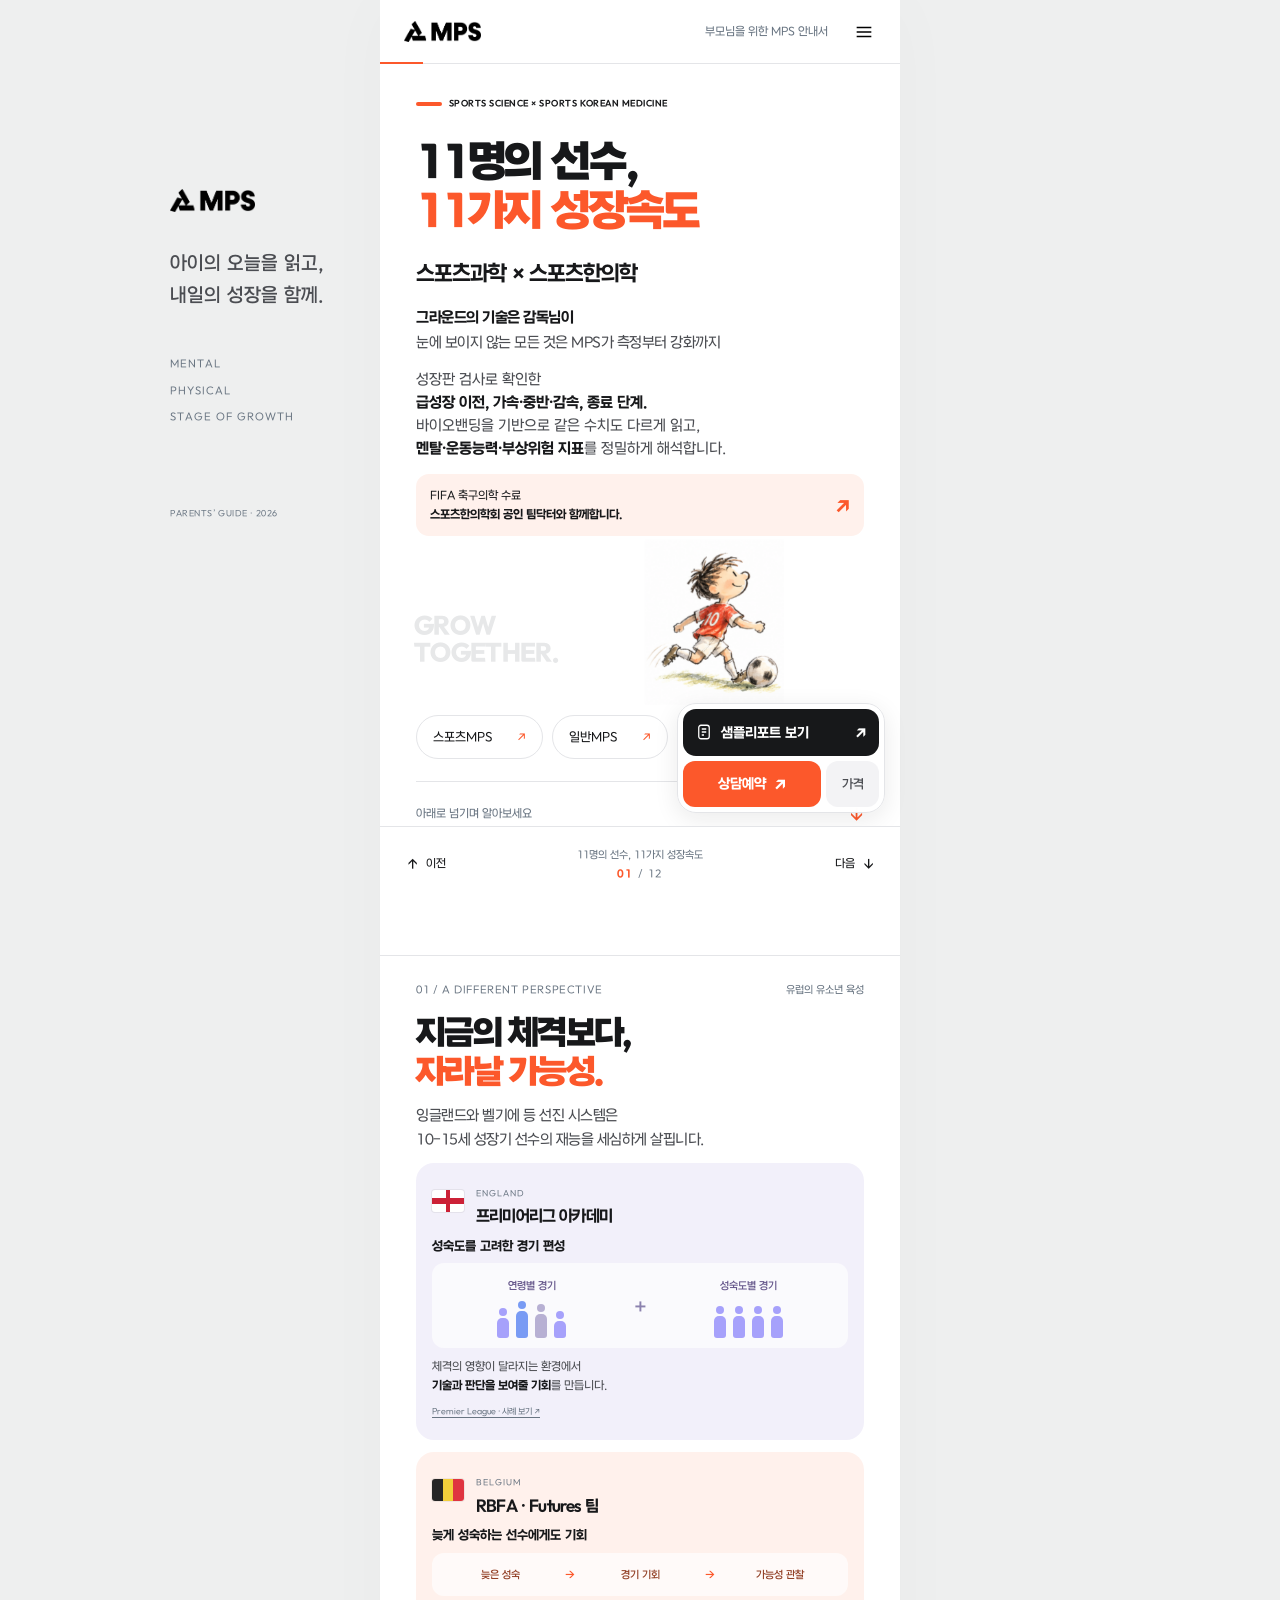
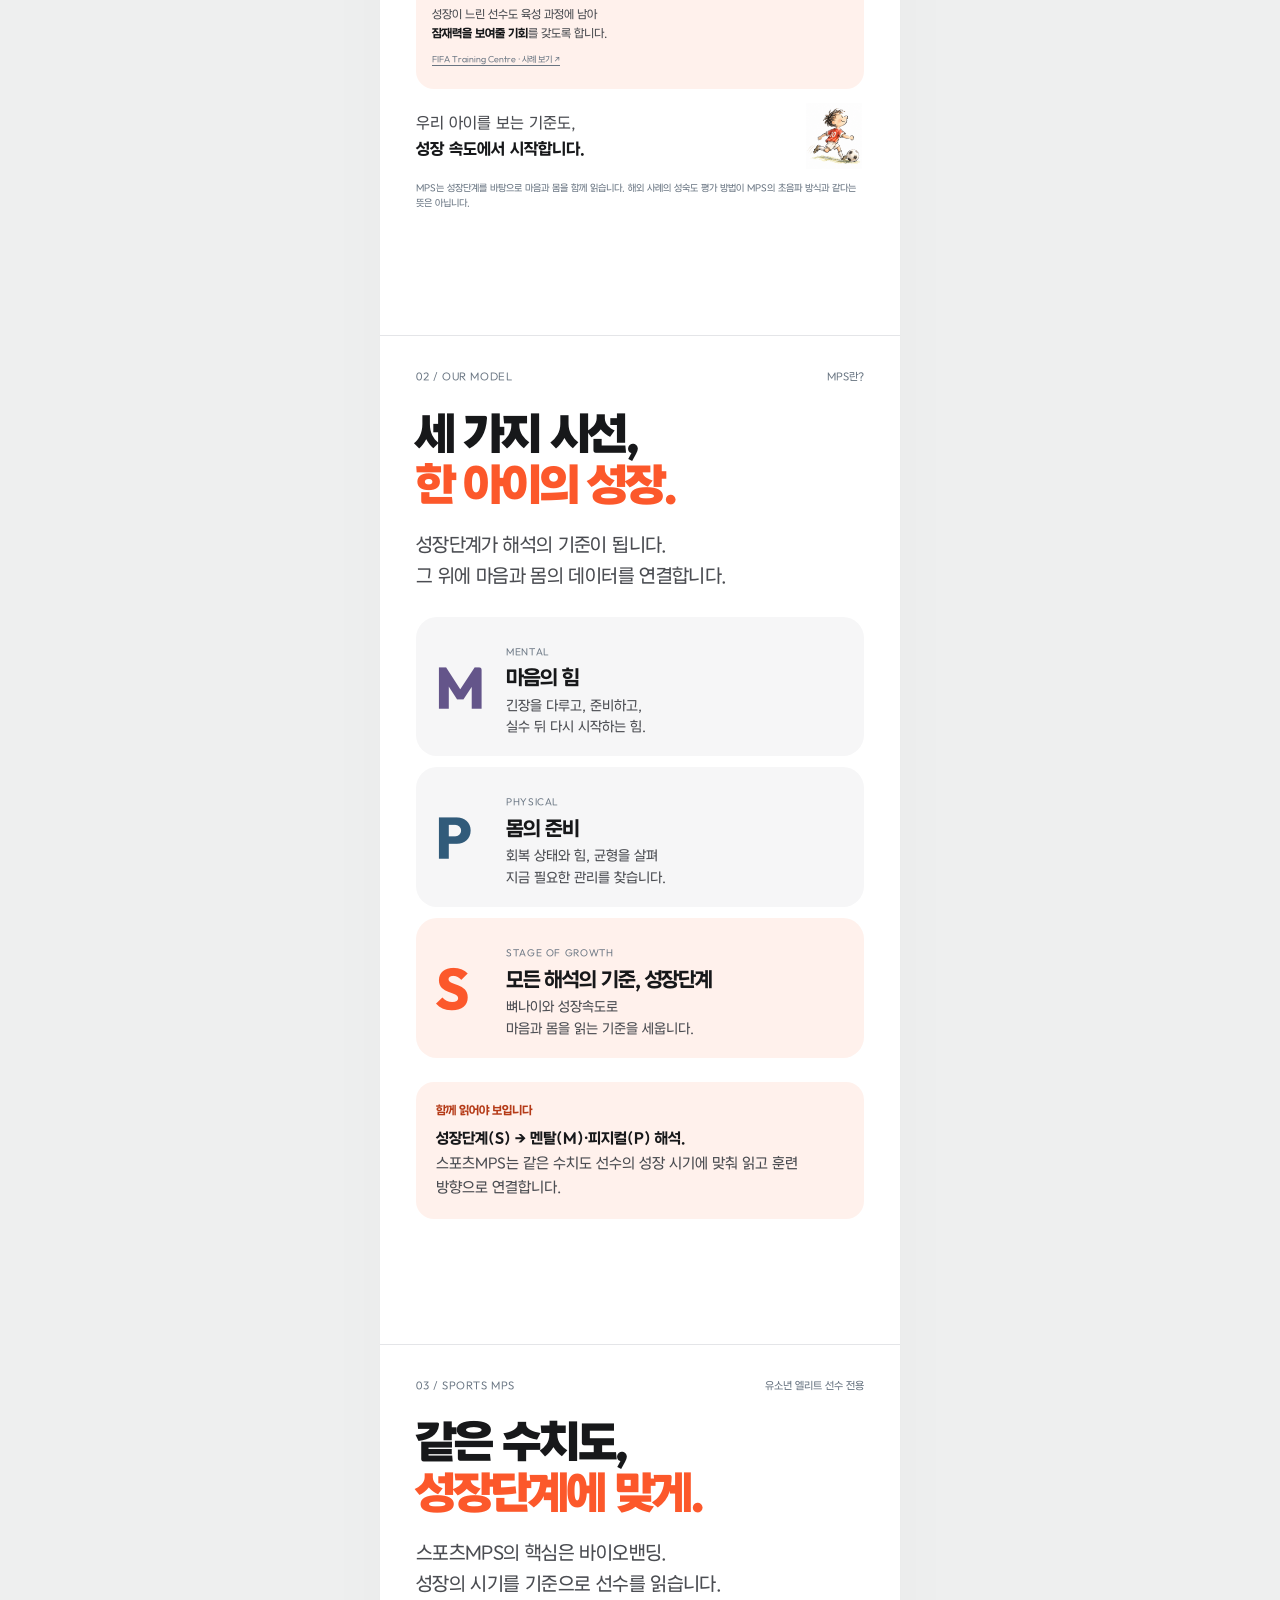
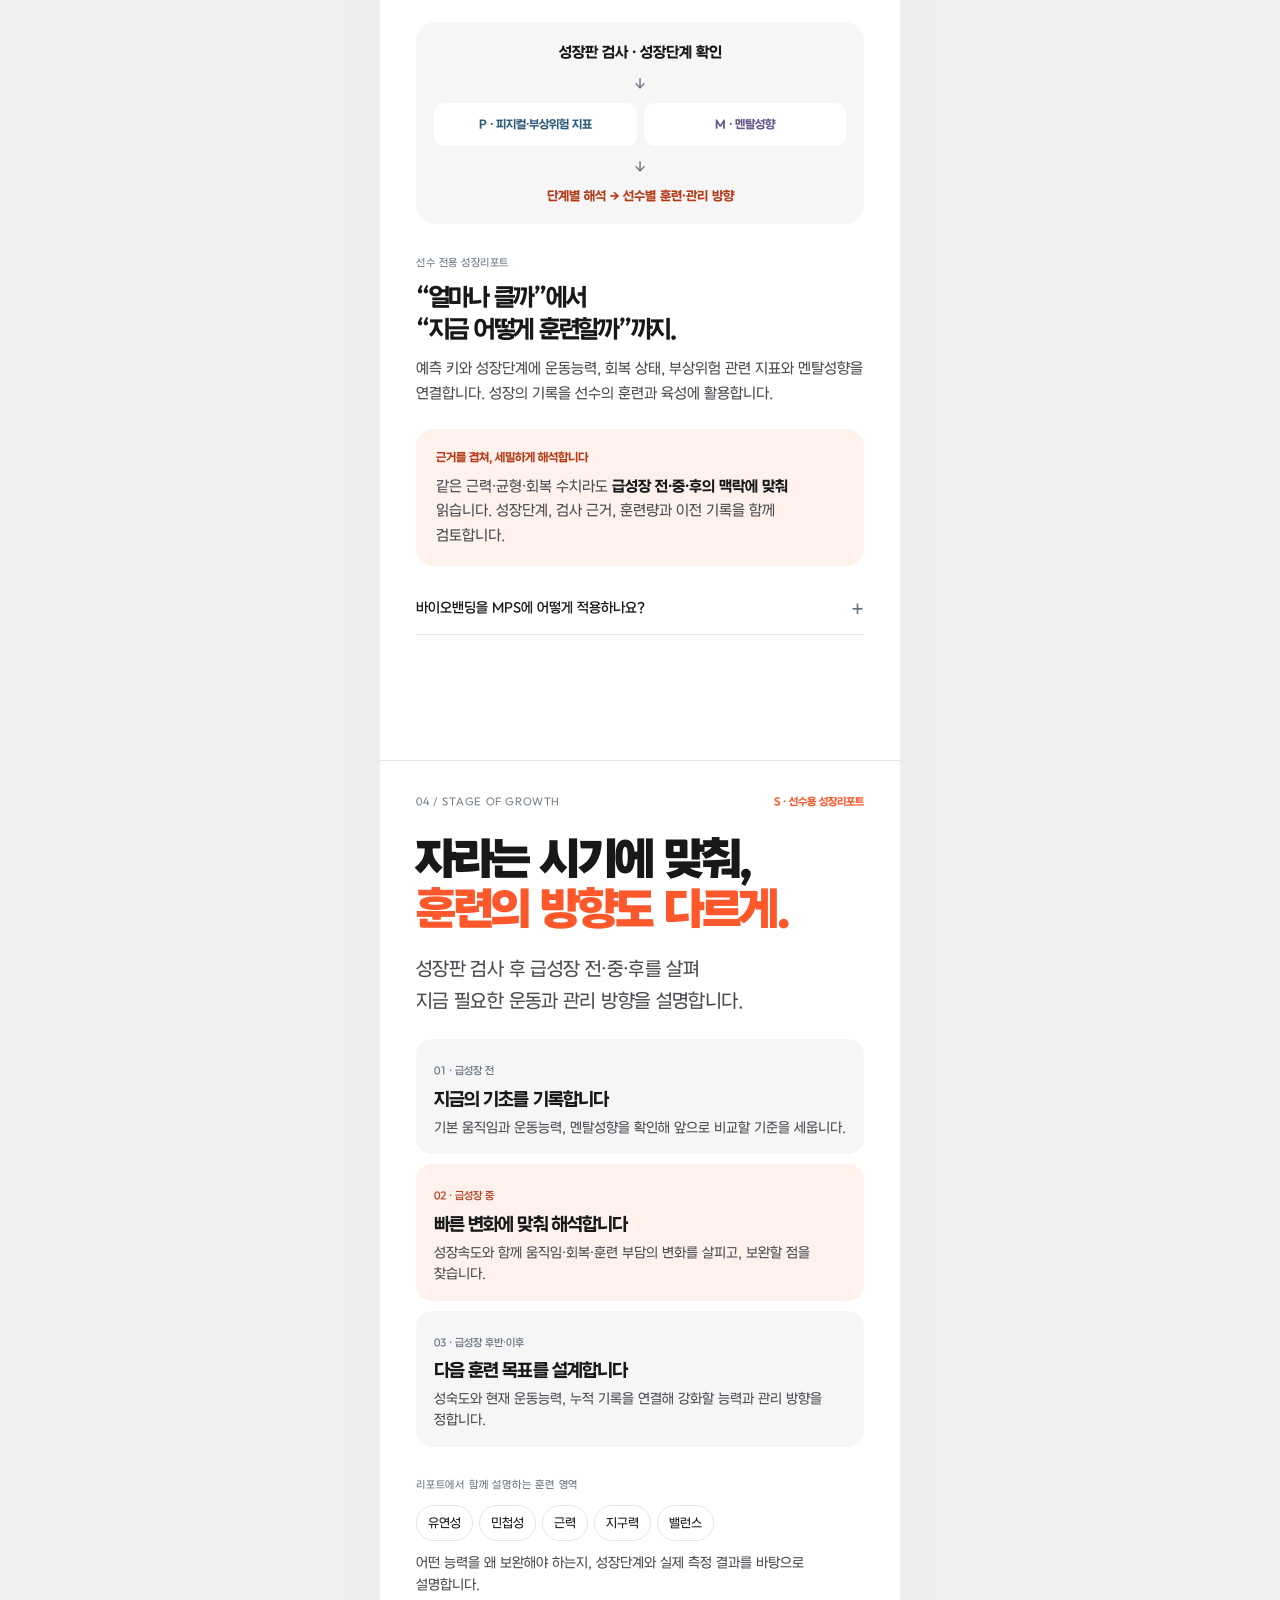
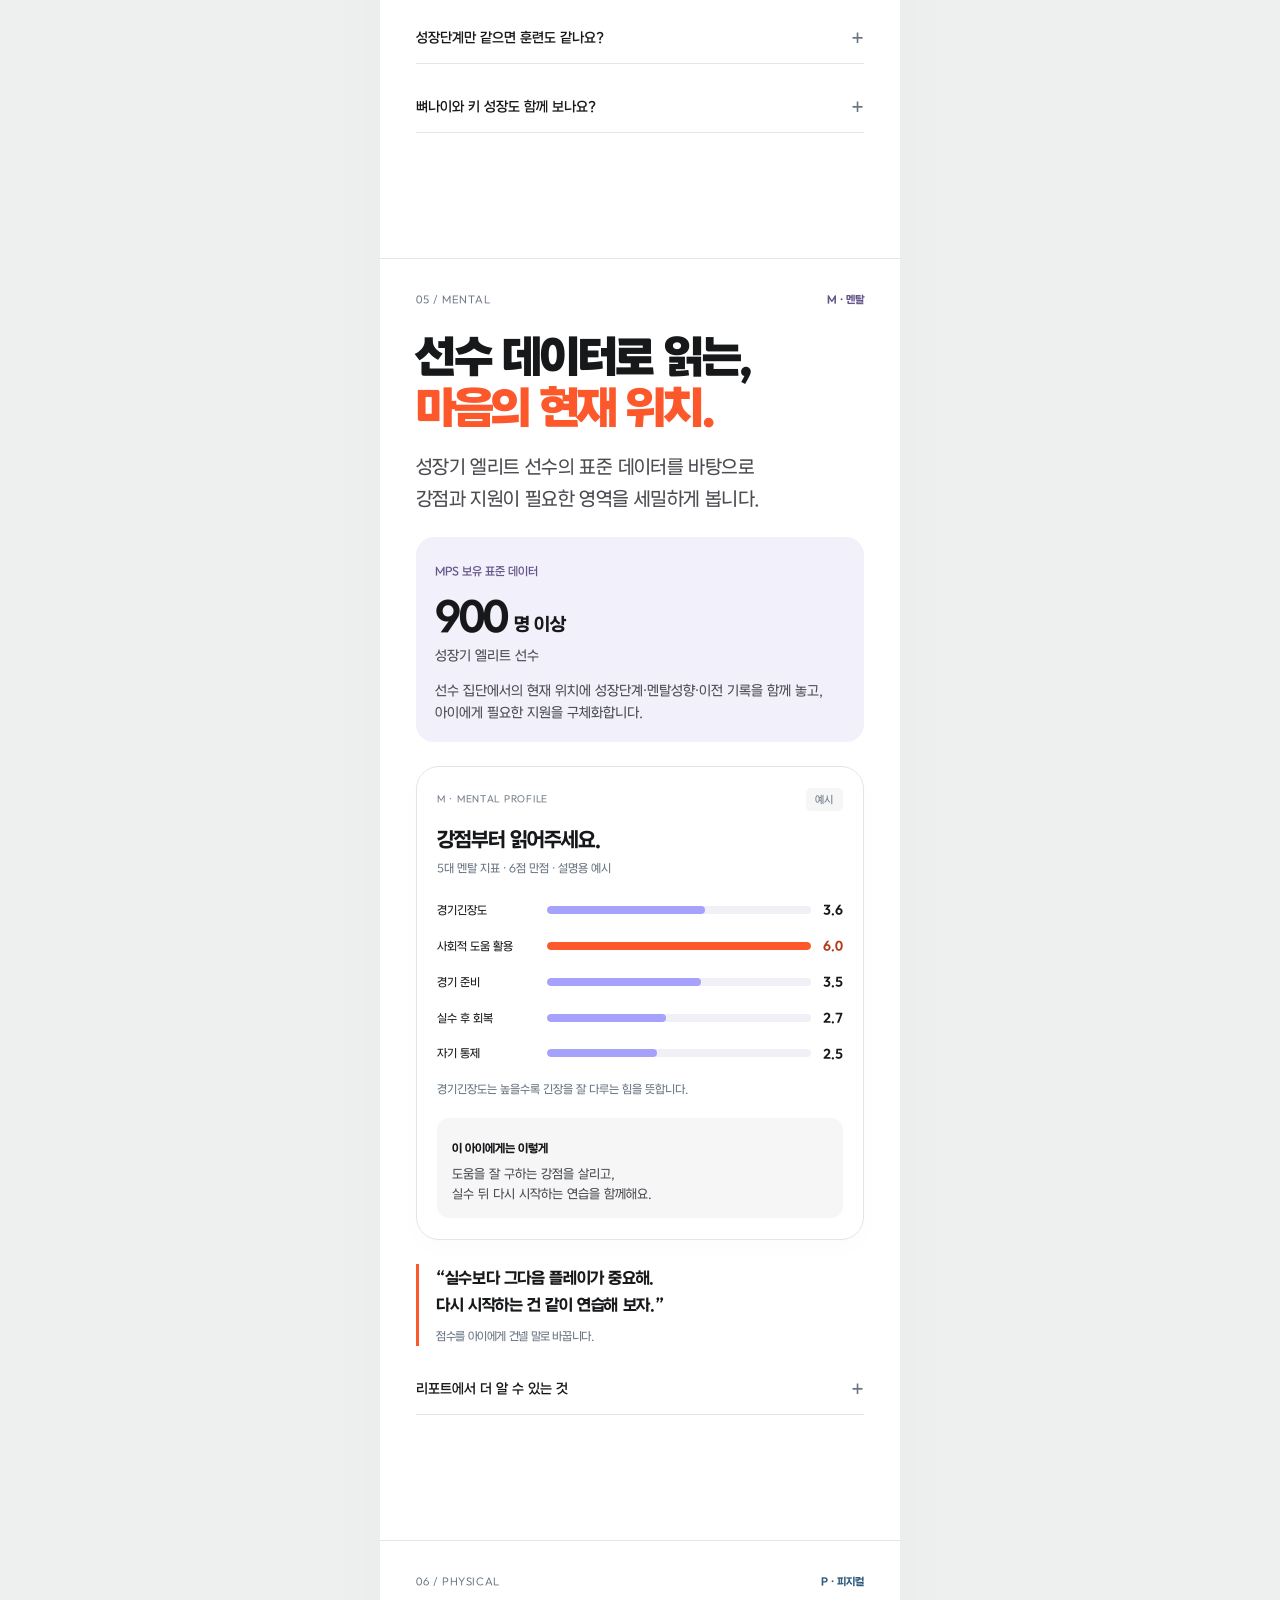
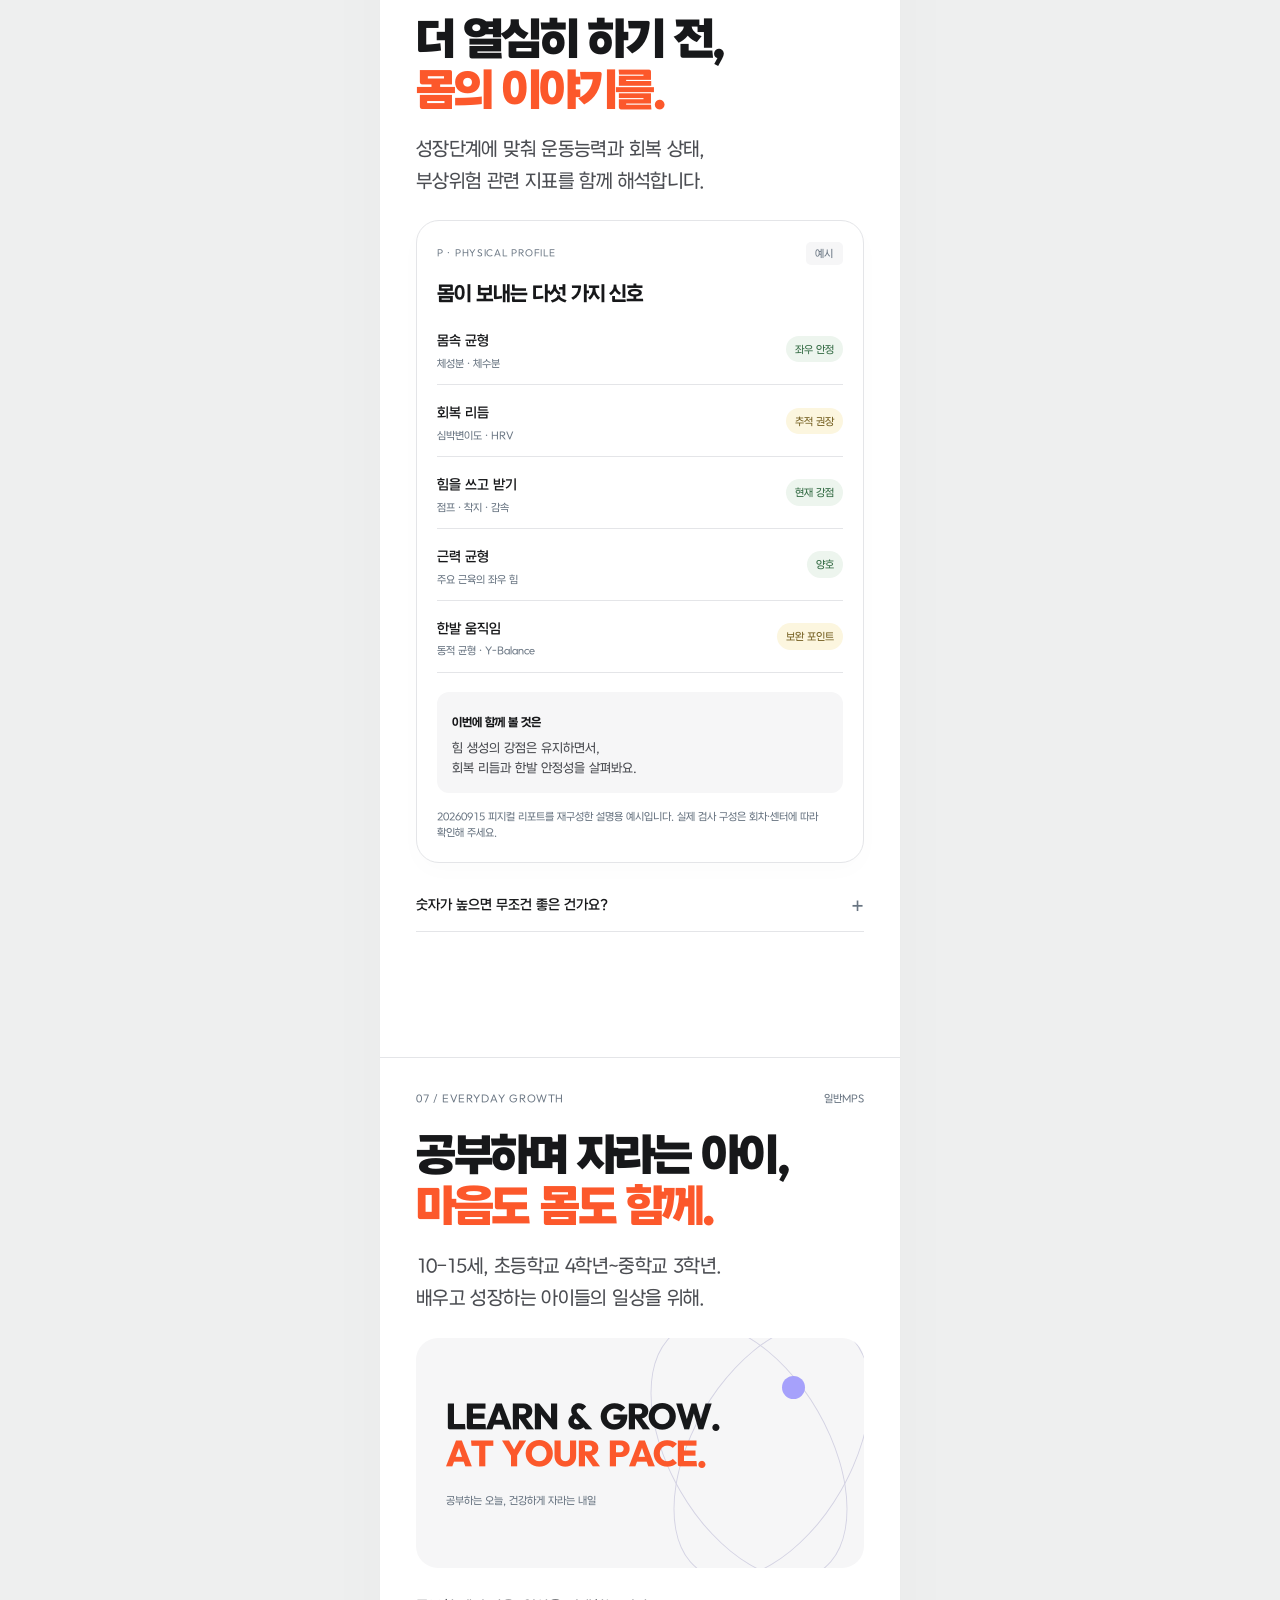
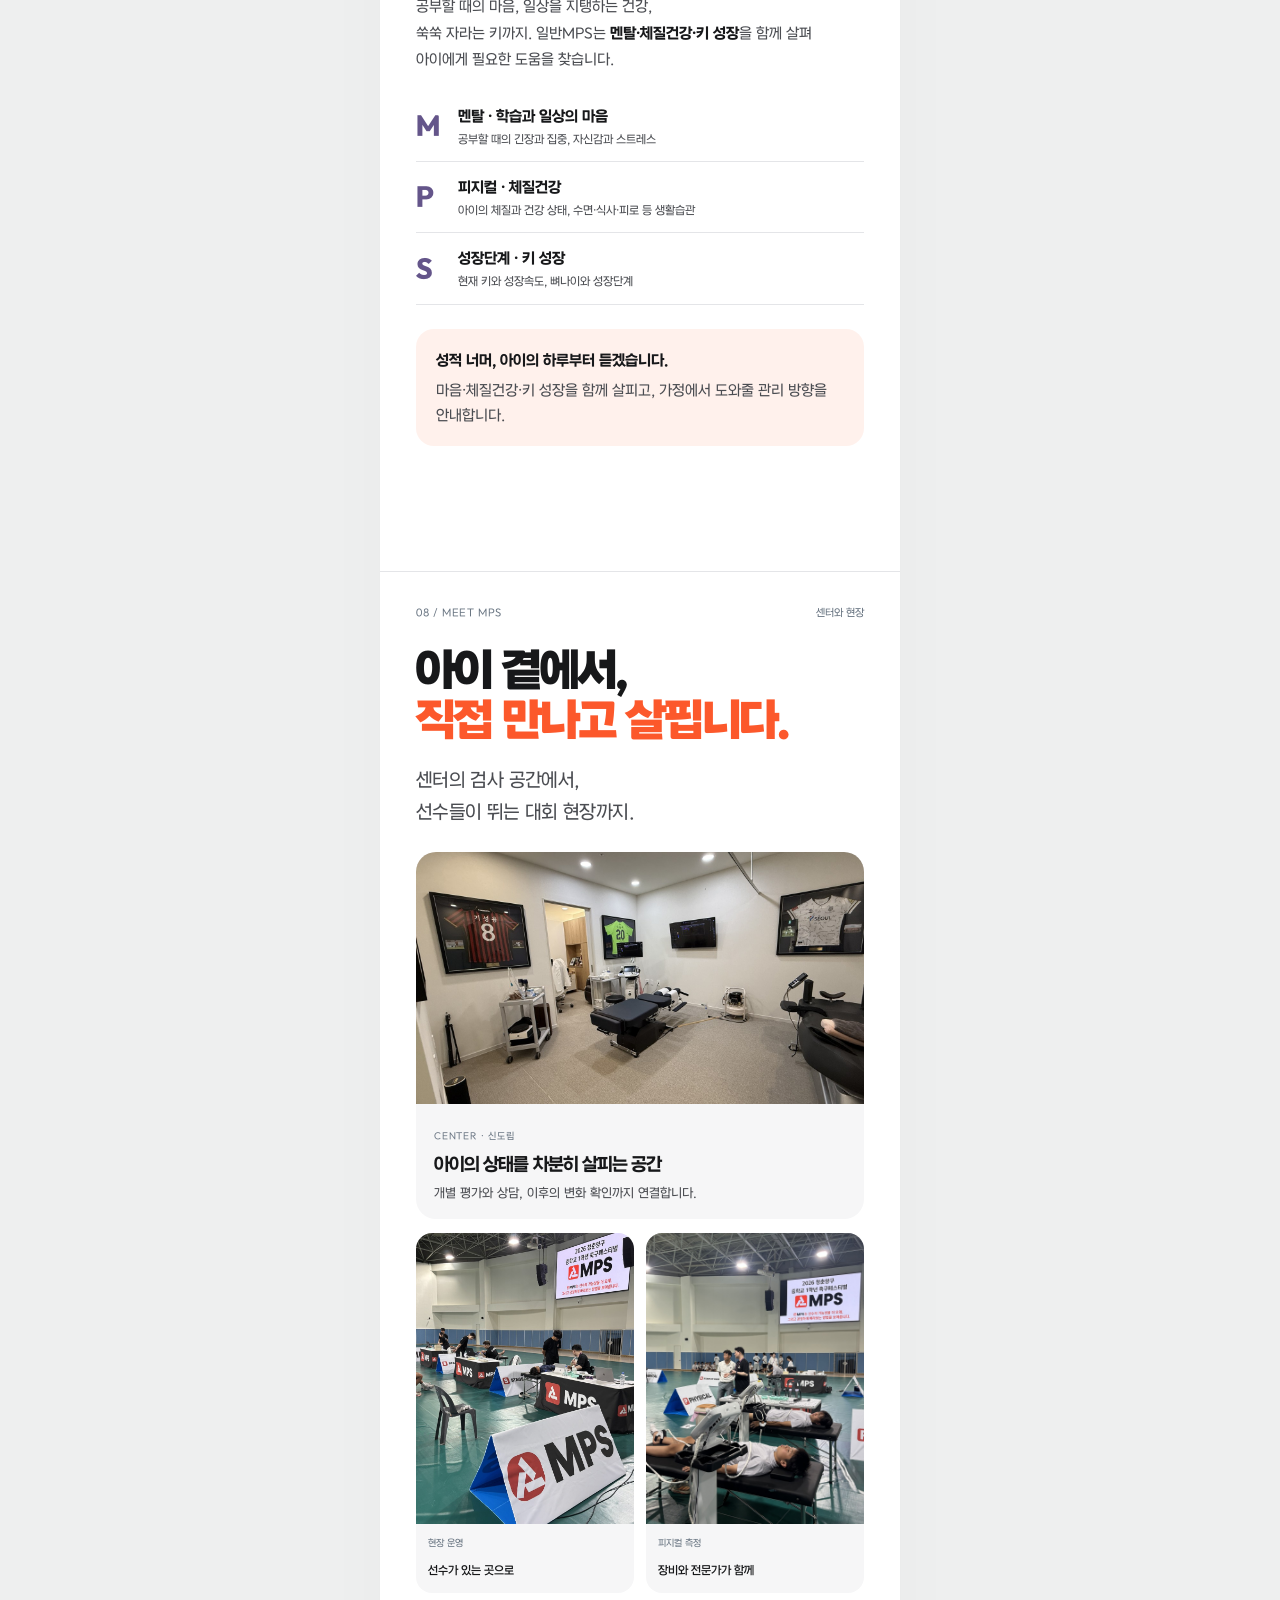
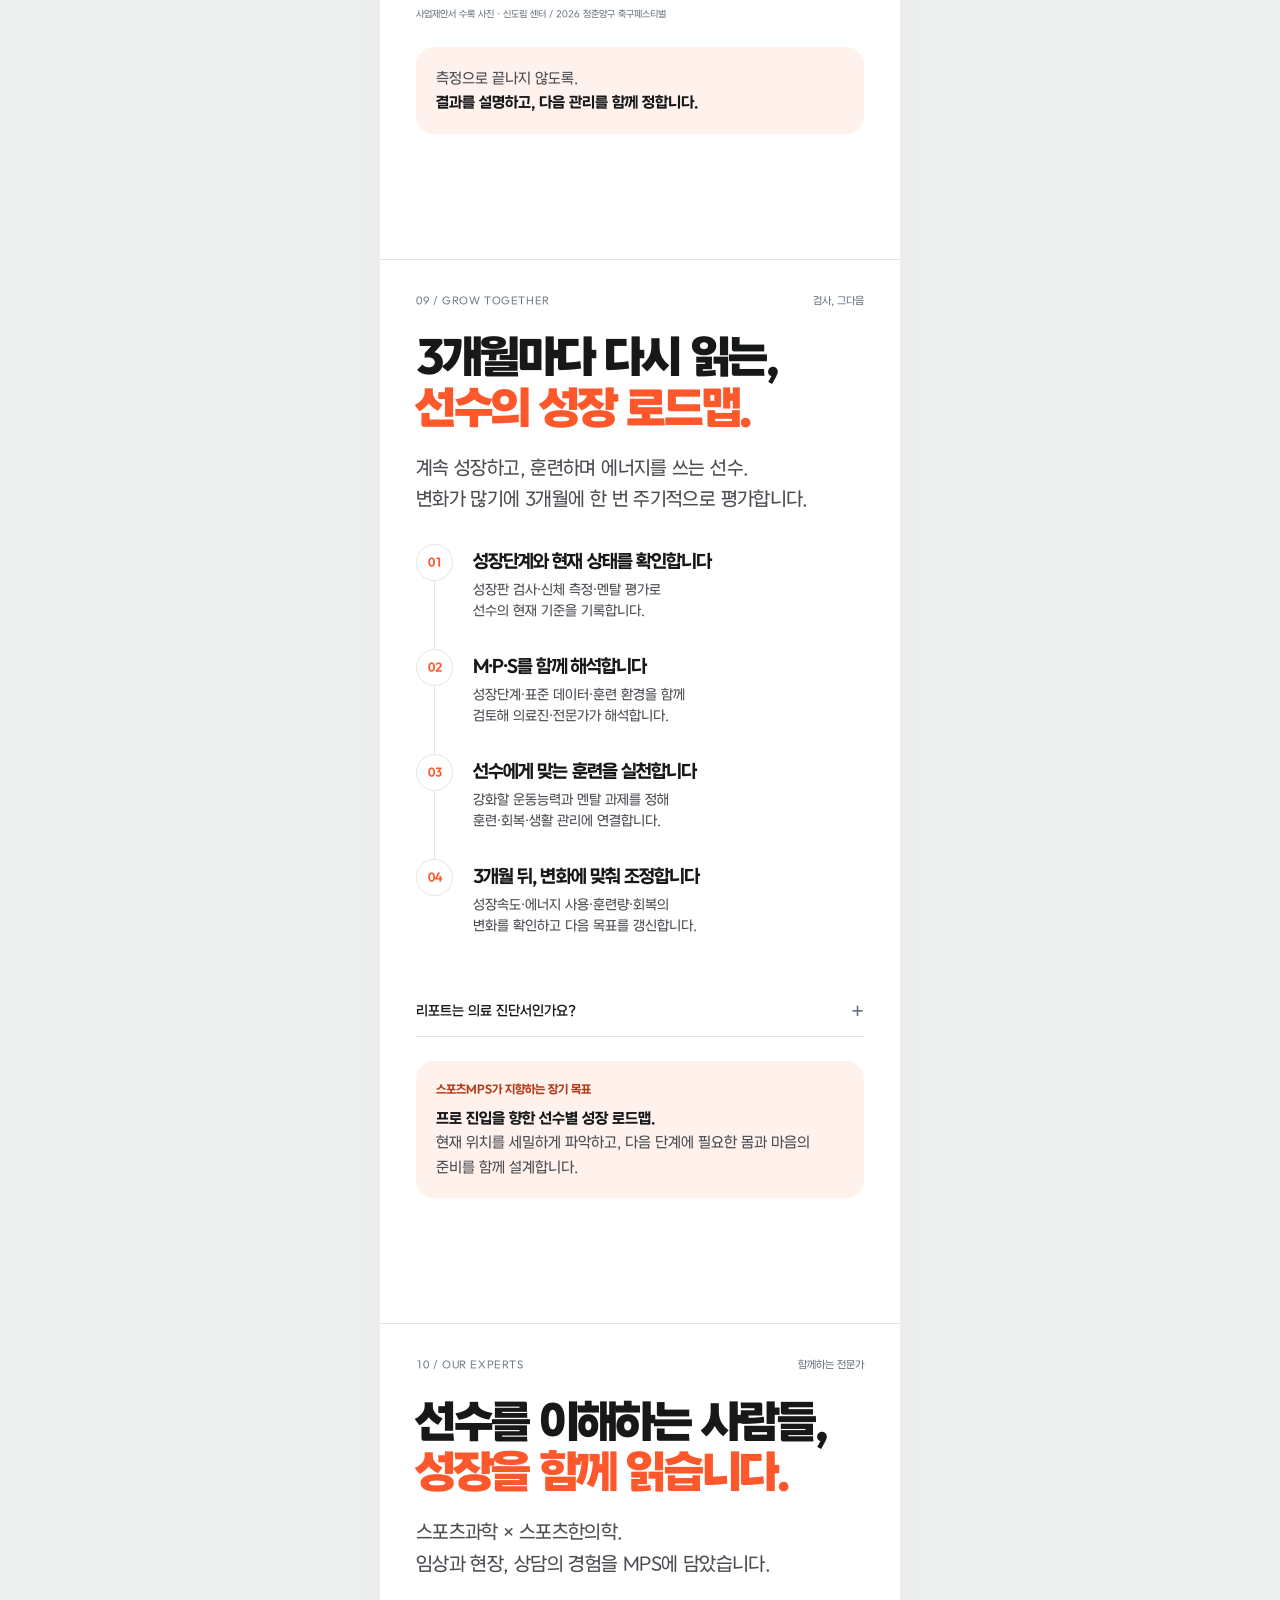
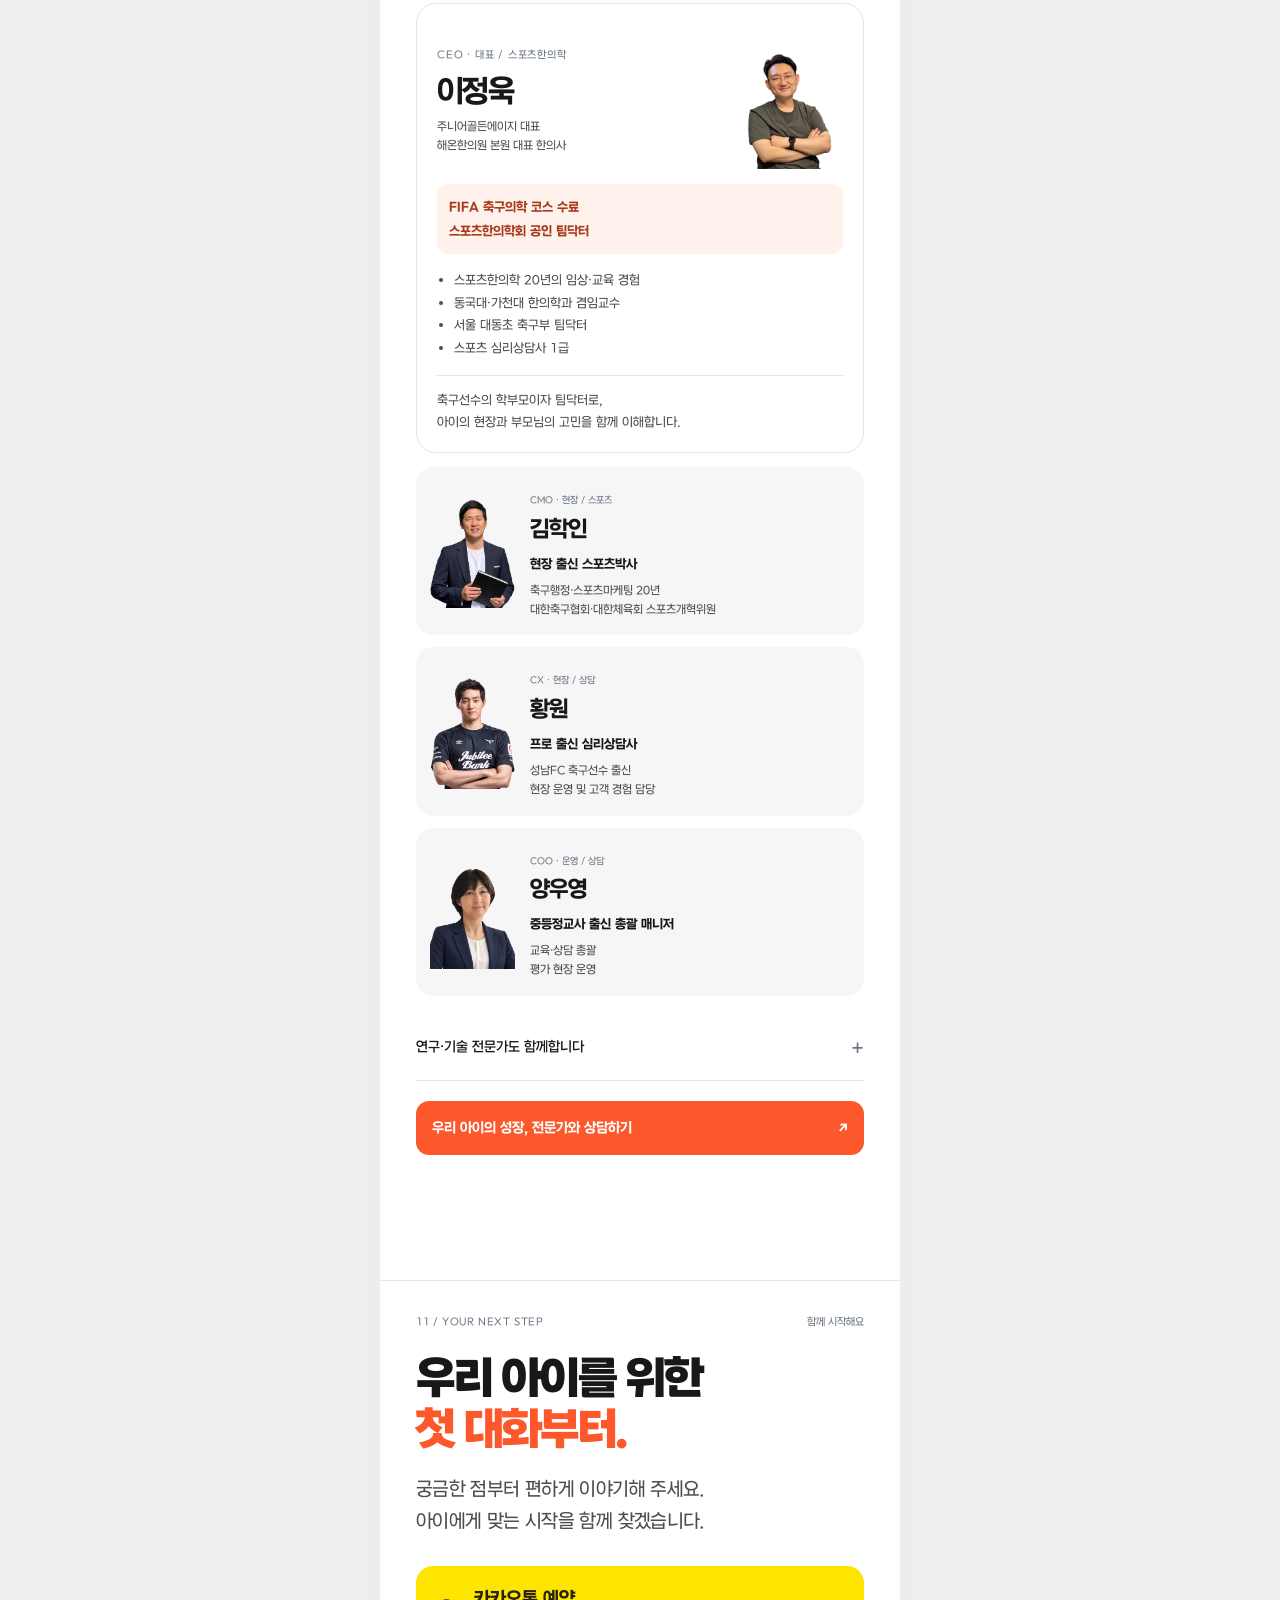
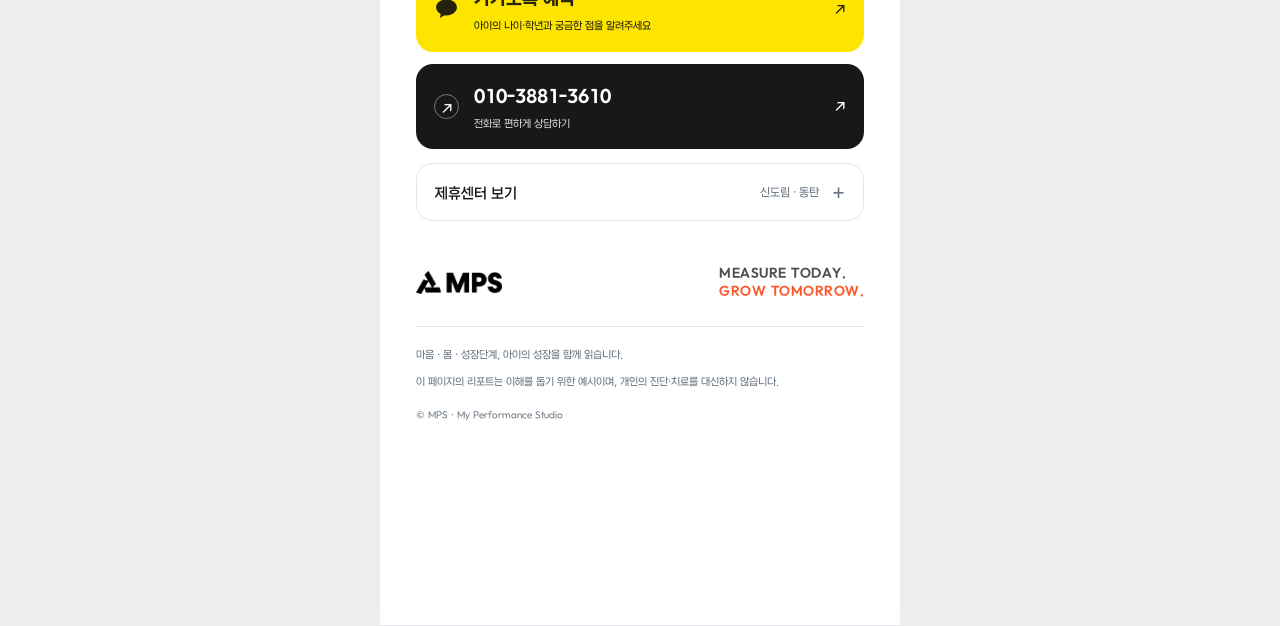
==== commit 71ecf04e: "update" ====
--- a/index.a2z.html
+++ b/index.a2z.html
@@ -5,7 +5,7 @@
 <meta name="viewport" content="width=device-width, initial-scale=1, viewport-fit=cover">
 <meta name="theme-color" content="#ffffff">
 <meta name="description" content="우리 아이의 마음, 몸, 성장단계를 함께 읽는 MPS. 스포츠MPS와 일반MPS를 부모님께 쉽게 소개합니다.">
-<title>MPS · 아이의 속도로, 더 멀리</title>
+<title>MPS · 11명의 선수, 11가지 성장속도</title>
 <link rel="preload" href="assets/fonts/A2Z-800.otf" as="font" type="font/otf" crossorigin>
 <link rel="stylesheet" href="assets/css/main.css">
 <script src="assets/js/navigation.js" defer></script>
@@ -20,14 +20,15 @@
 <div class="book">
 <header class="topbar"><a href="#intro" aria-label="MPS 안내 첫 화면"><img src="assets/images/logo-black.png" alt="MPS" width="77" height="25"></a><span>부모님을 위한 MPS 안내서</span><button type="button" id="menu-toggle" aria-label="목차 열기" aria-controls="contents" aria-expanded="false"><svg viewBox="0 0 24 24" width="22" height="22" fill="none" stroke="currentColor" stroke-width="1.6" aria-hidden="true"><path d="M4 7h16M4 12h16M4 17h16"/></svg></button></header>
 <div class="reading-track" aria-hidden="true"><div id="reading-progress"></div></div>
-<nav id="contents" aria-label="안내서 목차" hidden><div class="menu-heading">궁금한 이야기부터 읽어보세요</div><a href="#intro">01 <span>아이의 속도로, 더 멀리</span>↗</a><a href="#europe">02 <span>유럽이 성장을 바라보는 방법</span>↗</a><a href="#model">03 <span>MPS 한눈에 보기</span>↗</a><a href="#sports">04 <span>스포츠MPS</span>↗</a><a href="#growth">05 <span>성장단계 · 뼈나이와 바이오밴딩</span>↗</a><a href="#mental">06 <span>멘탈 · 마음을 읽는 리포트</span>↗</a><a href="#physical">07 <span>피지컬 · 몸을 읽는 리포트</span>↗</a><a href="#general">08 <span>일반MPS</span>↗</a><a href="#field">09 <span>센터와 현장에서 만나는 MPS</span>↗</a><a href="#journey">10 <span>검사 이후의 성장</span>↗</a><a href="#experts">11 <span>함께하는 전문가</span>↗</a><a href="#contact">12 <span>예약 · 상담 · 제휴센터</span>↗</a></nav>
+<nav id="contents" aria-label="안내서 목차" hidden><div class="menu-heading">궁금한 이야기부터 읽어보세요</div><a href="#intro">01 <span>11명의 선수, 11가지 성장속도</span>↗</a><a href="#europe">02 <span>유럽이 성장을 바라보는 방법</span>↗</a><a href="#model">03 <span>MPS 한눈에 보기</span>↗</a><a href="#sports">04 <span>스포츠MPS</span>↗</a><a href="#growth">05 <span>성장단계 · 뼈나이와 바이오밴딩</span>↗</a><a href="#mental">06 <span>멘탈 · 마음을 읽는 리포트</span>↗</a><a href="#physical">07 <span>피지컬 · 몸을 읽는 리포트</span>↗</a><a href="#general">08 <span>일반MPS</span>↗</a><a href="#field">09 <span>센터와 현장에서 만나는 MPS</span>↗</a><a href="#journey">10 <span>검사 이후의 성장</span>↗</a><a href="#experts">11 <span>함께하는 전문가</span>↗</a><a href="#contact">12 <span>예약 · 상담 · 제휴센터</span>↗</a></nav>
 <main>
-<section class="page cover" id="intro" data-title="아이의 속도로, 더 멀리" aria-labelledby="title-intro">
+<section class="page cover" id="intro" data-title="11명의 선수, 11가지 성장속도" aria-labelledby="title-intro">
 <div class="eyebrow"><span class="orange-line"></span> SPORTS SCIENCE × SPORTS KOREAN MEDICINE</div>
-<h1 id="title-intro">아이의 속도로,<br><em>더 멀리.</em></h1>
-<p class="lead cover-foundation"><strong>스포츠과학 × 스포츠한의학</strong><br>성장단계로 읽는, 우리 아이의 가능성.</p>
-<p class="intro-copy">성장판 검사로 확인한 <strong>급성장 전·중·후 단계.</strong><br>바이오밴딩을 기반으로 같은 수치도 다르게 읽고,<br><strong>멘탈·운동능력·부상위험 지표</strong>를 정밀하게 해석합니다.</p>
-<a class="cover-doctor" href="#experts"><span>FIFA 축구의학 코스 수료<br><strong>스포츠한의학회 공인 팀닥터와 함께합니다.</strong></span><b aria-hidden="true">↗</b></a>
+<h1 id="title-intro">11명의 선수,<br><em>11가지 성장속도</em></h1>
+<p class="lead cover-foundation"><strong>스포츠과학 × 스포츠한의학</strong></p>
+<p class="cover-mission"><strong>그라운드의 기술은 감독님이</strong><br>눈에 보이지 않는 모든 것은 MPS가 측정부터 강화까지</p>
+<p class="intro-copy">성장판 검사로 확인한<br><strong>급성장 이전, 가속·중반·감속, 종료 단계.</strong><br>바이오밴딩을 기반으로 같은 수치도 다르게 읽고,<br><strong>멘탈·운동능력·부상위험 지표</strong>를 정밀하게 해석합니다.</p>
+<a class="cover-doctor" href="#experts"><span>FIFA 축구의학 수료<br><strong>스포츠한의학회 공인 팀닥터와 함께합니다.</strong></span><b aria-hidden="true">↗</b></a>
 <div class="cover-art"><span class="art-word" aria-hidden="true">GROW<br>TOGETHER.</span><img src="assets/images/soccer-boy.png" alt="빨간 유니폼을 입고 즐겁게 공을 차는 아이" width="400" height="440" fetchpriority="high"></div>
 <div class="cover-tags"><a href="#sports">스포츠MPS <span>↗</span></a><a href="#general">일반MPS <span>↗</span></a></div>
 <a href="#europe" class="scroll-hint">아래로 넘기며 알아보세요 <span>↓</span></a>
@@ -157,7 +158,7 @@
 <footer><p>마음 · 몸 · 성장단계, 아이의 성장을 함께 읽습니다.</p><p>이 페이지의 리포트는 이해를 돕기 위한 예시이며, 개인의 진단·치료를 대신하지 않습니다.</p><span>© MPS · My Performance Studio</span></footer>
 </section>
 </main>
-<nav class="bottom-nav" aria-label="페이지 넘기기"><button id="prev" type="button" aria-label="이전 페이지">↑ <span>이전</span></button><div><span id="page-name">아이의 속도로, 더 멀리</span><span class="page-count"><b id="page-number">01</b> / <span id="page-total">12</span></span></div><button id="next" type="button" aria-label="다음 페이지"><span>다음</span> ↓</button></nav>
+<nav class="bottom-nav" aria-label="페이지 넘기기"><button id="prev" type="button" aria-label="이전 페이지">↑ <span>이전</span></button><div><span id="page-name">11명의 선수, 11가지 성장속도</span><span class="page-count"><b id="page-number">01</b> / <span id="page-total">12</span></span></div><button id="next" type="button" aria-label="다음 페이지"><span>다음</span> ↓</button></nav>
 </div>
 <nav class="floating-actions" aria-label="빠른 안내">
 <button class="sample-fab" id="sample-open" type="button" aria-haspopup="dialog" aria-controls="sample-dialog" aria-label="샘플 MPS 리포트 보기" hidden><svg viewBox="0 0 24 24" width="18" height="18" fill="none" stroke="currentColor" stroke-width="1.7" aria-hidden="true"><rect x="5" y="3" width="14" height="18" rx="3"/><path d="M9 8h6M9 12h6M9 16h3"/></svg><span>샘플리포트 보기</span><span class="sample-arrow" aria-hidden="true">↗</span></button>
--- a/assets/css/parents.css
+++ b/assets/css/parents.css
@@ -20,3 +20,8 @@
 /* Clinical and field expertise, with source proposal portraits. */
 .cover .eyebrow{font-size:8px;letter-spacing:.06em;gap:7px}.cover-foundation strong{font-size:20px;letter-spacing:-.045em}.cover .cover-doctor{display:flex;align-items:center;justify-content:space-between;gap:10px;background:var(--warm);border-radius:13px;padding:12px 14px;margin-top:15px;font-size:11px;line-height:1.7}.cover-doctor b{color:var(--orange);font-size:20px}.cover .cover-art{min-height:155px;flex:0 0 auto}.cover .cover-art img{height:165px}.cover .art-word{font-size:22px}.expert-lead{margin-top:24px;padding:20px;border:1px solid var(--line);border-radius:20px;overflow:hidden}.expert-heading{display:flex;align-items:center;justify-content:space-between;gap:10px}.expert-heading>div{flex:1;min-width:0}.expert-heading h3{font-size:29px;margin:8px 0}.expert-heading p{font-size:11px;line-height:1.7}.expert-heading img{width:112px;height:145px;object-fit:contain;object-position:bottom;align-self:flex-end}.expert-credentials{display:grid;gap:4px;padding:13px 12px;background:var(--warm);border-radius:10px;margin-top:15px;font-size:12px}.expert-credentials strong{color:#a83a1b}.expert-lead ul{padding-left:17px;font-size:12px;line-height:1.9;color:var(--body);margin:15px 0}.expert-note{font-size:12px;line-height:1.8;border-top:1px solid var(--line);padding-top:13px}.expert-team{display:grid;gap:12px;margin-top:14px}.expert-team article{display:flex;gap:15px;padding:17px 14px;border-radius:17px;background:var(--surface);align-items:center}.expert-team img{width:85px;height:114px;object-fit:contain;object-position:bottom;flex:none}.expert-team article>div{min-width:0}.expert-team span{font-size:9px;color:var(--muted)}.expert-team h3{font-size:21px;margin:4px 0 8px}.expert-team strong{font-size:12px}.expert-team p{font-size:11px;line-height:1.7;margin-top:6px}.expert-support{margin-top:18px}.expert-support summary{font-size:13px;padding:16px 0}.expert-support>div{display:grid;gap:15px;padding:0 0 18px}.expert-support p{font-size:12px;line-height:1.8}.expert-contact{display:flex;align-items:center;justify-content:space-between;gap:8px;background:var(--orange);color:#fff;padding:16px;border-radius:13px;font-size:13px;font-weight:700;margin-top:20px}
 @media(max-width:359px){.cover-foundation strong{font-size:18px}.cover .intro-copy{font-size:12px}.cover .cover-doctor{font-size:10px}.expert-lead{padding:15px}.expert-heading img{width:88px;height:127px}.expert-heading .small-label{font-size:8px}.expert-team article{gap:11px;padding:14px 11px}.expert-team img{width:65px;height:100px}.expert-team strong{font-size:11px}.expert-team p{font-size:10px}}
+
+/* Updated opening message with a two-line mobile headline. */
+.cover #title-intro{font-size:clamp(29px,8.3vw,40px);line-height:1.23;letter-spacing:-.055em}
+.cover-mission{font-size:14px;line-height:1.8;margin-top:14px;letter-spacing:-.035em}
+@media(max-width:359px){.cover-mission{font-size:12px}}
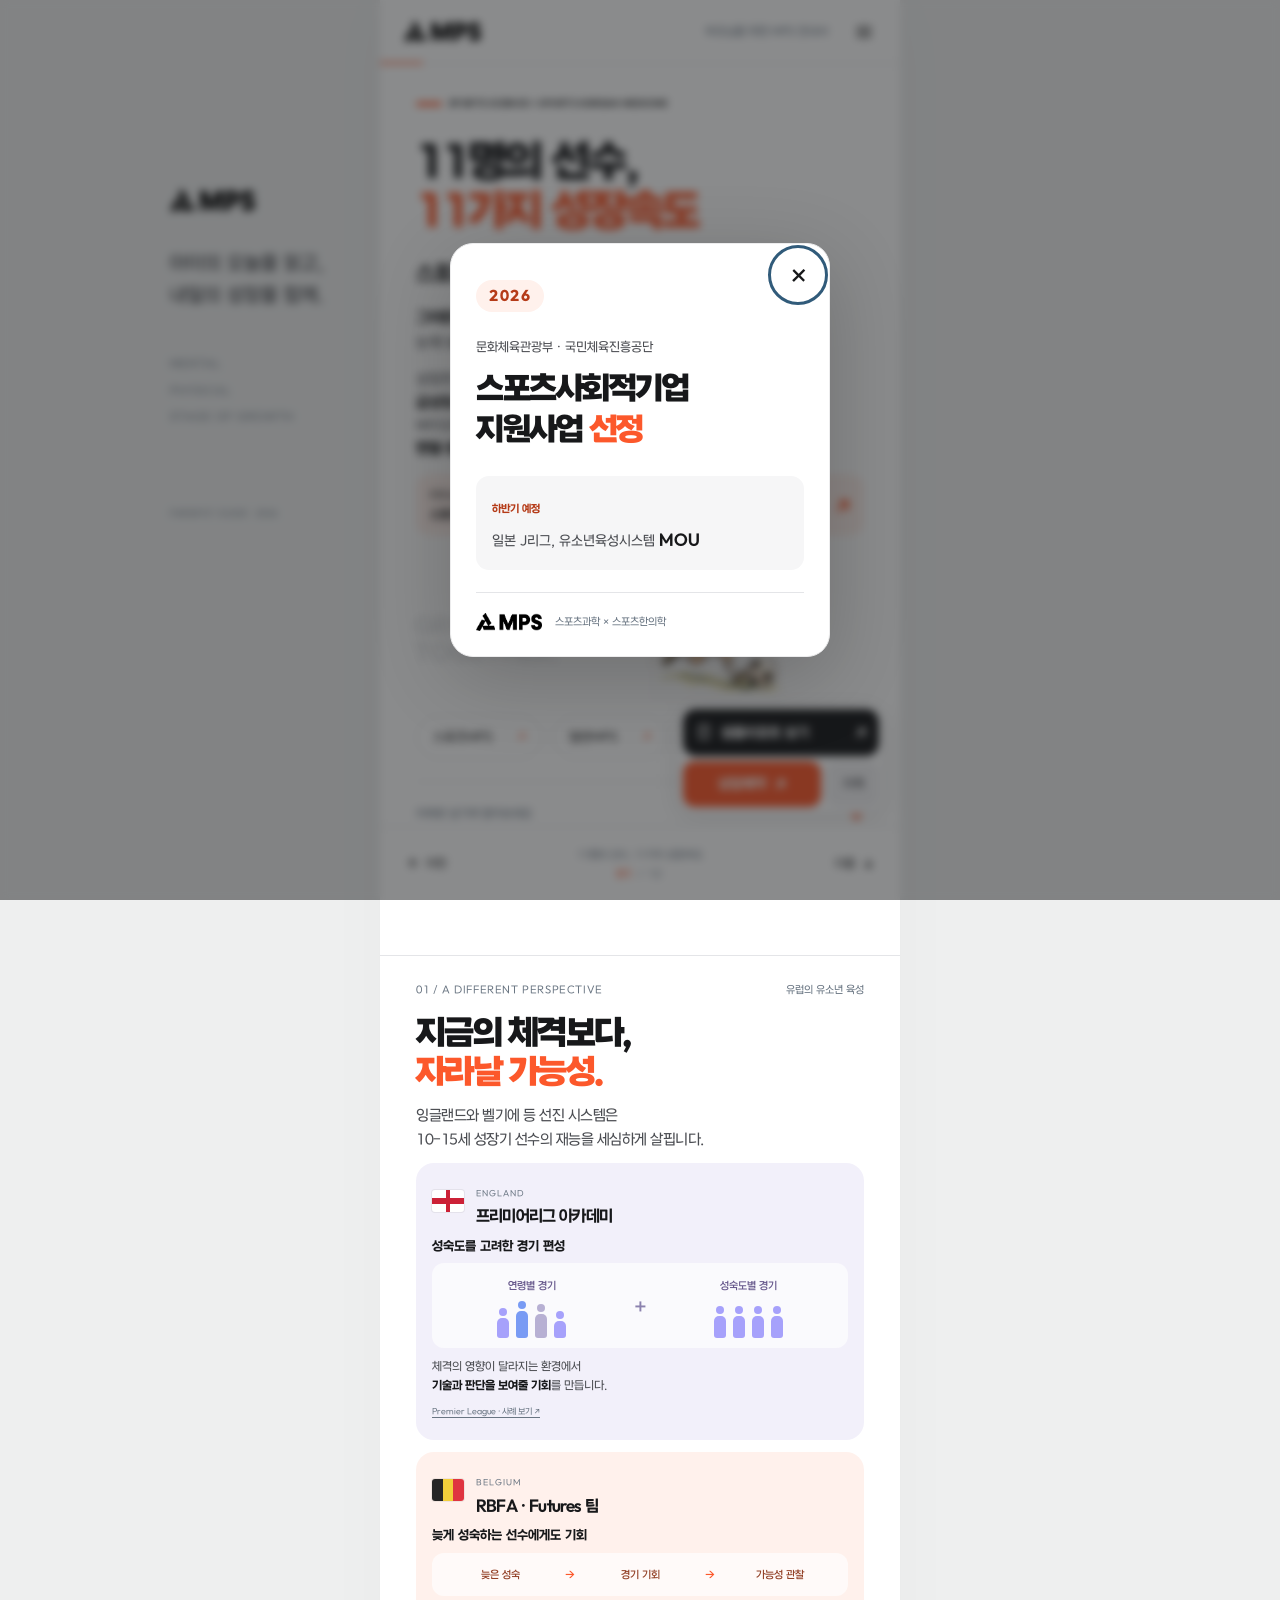
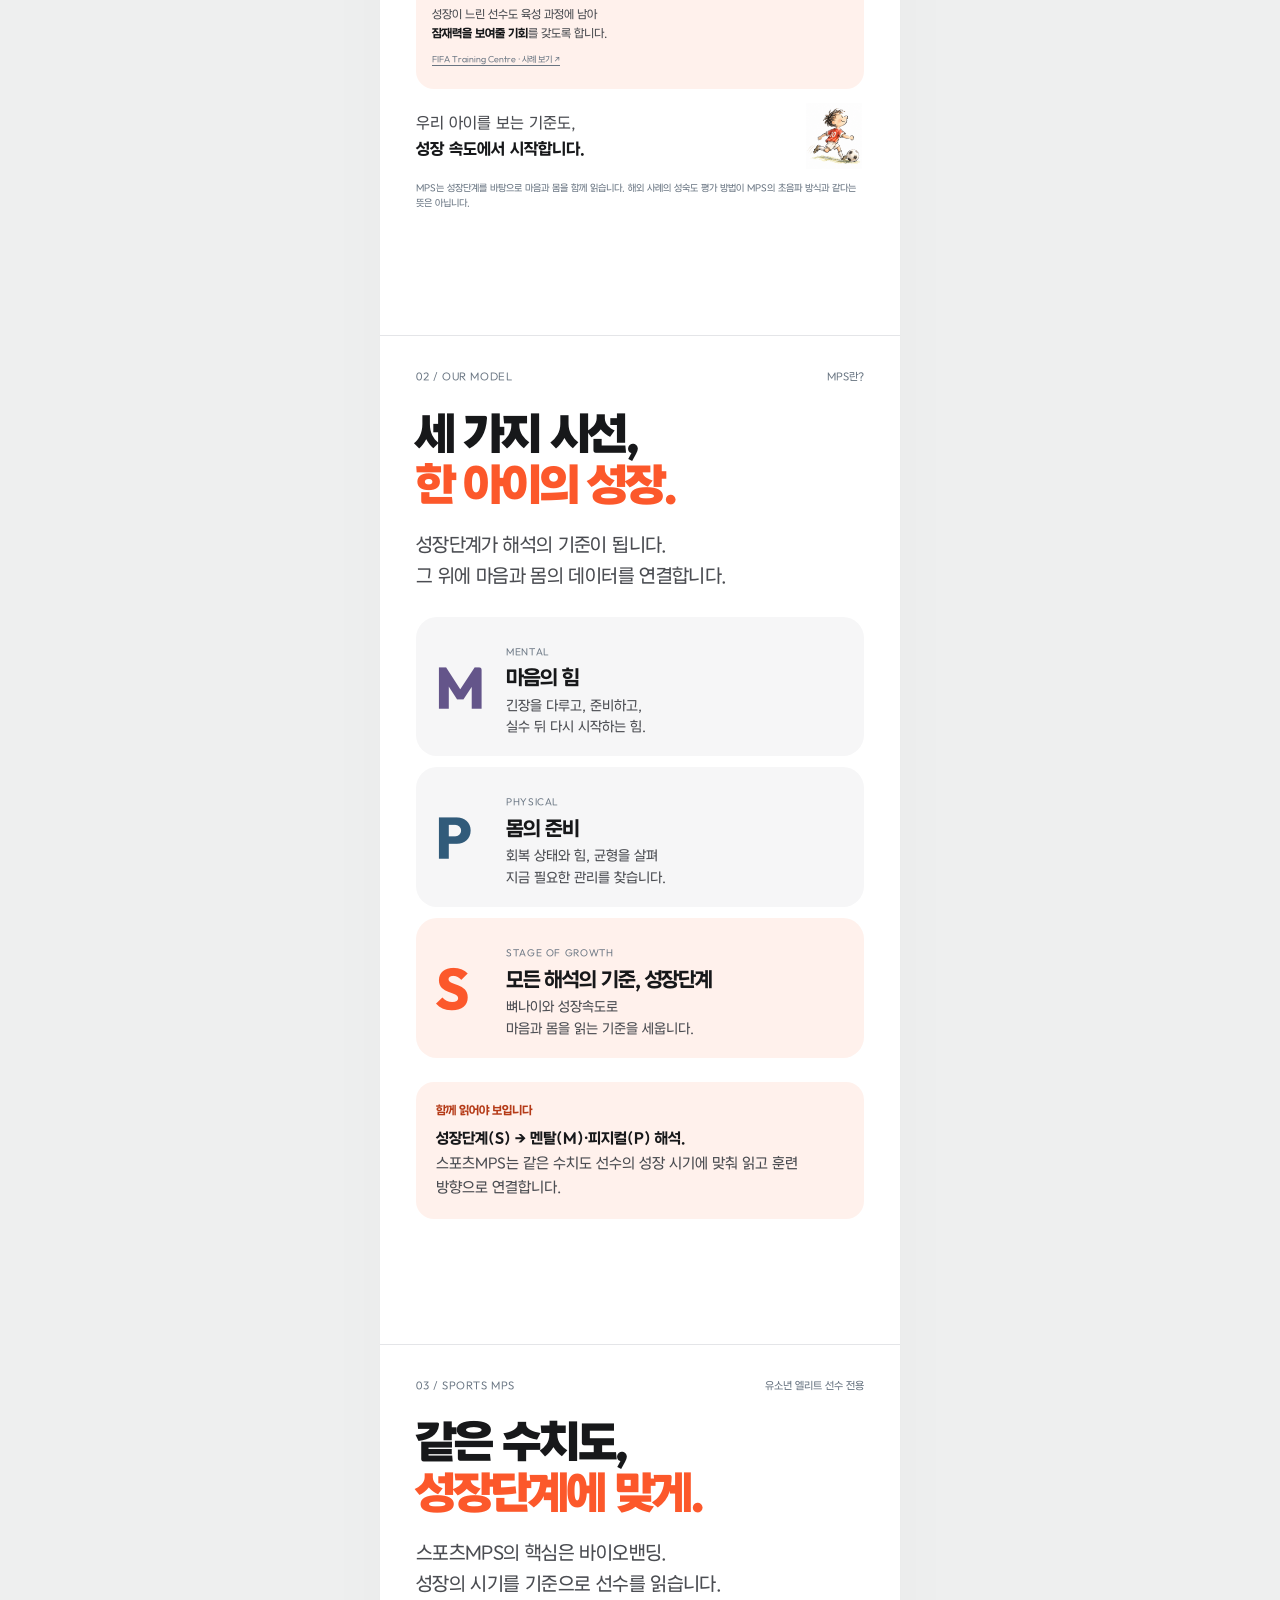
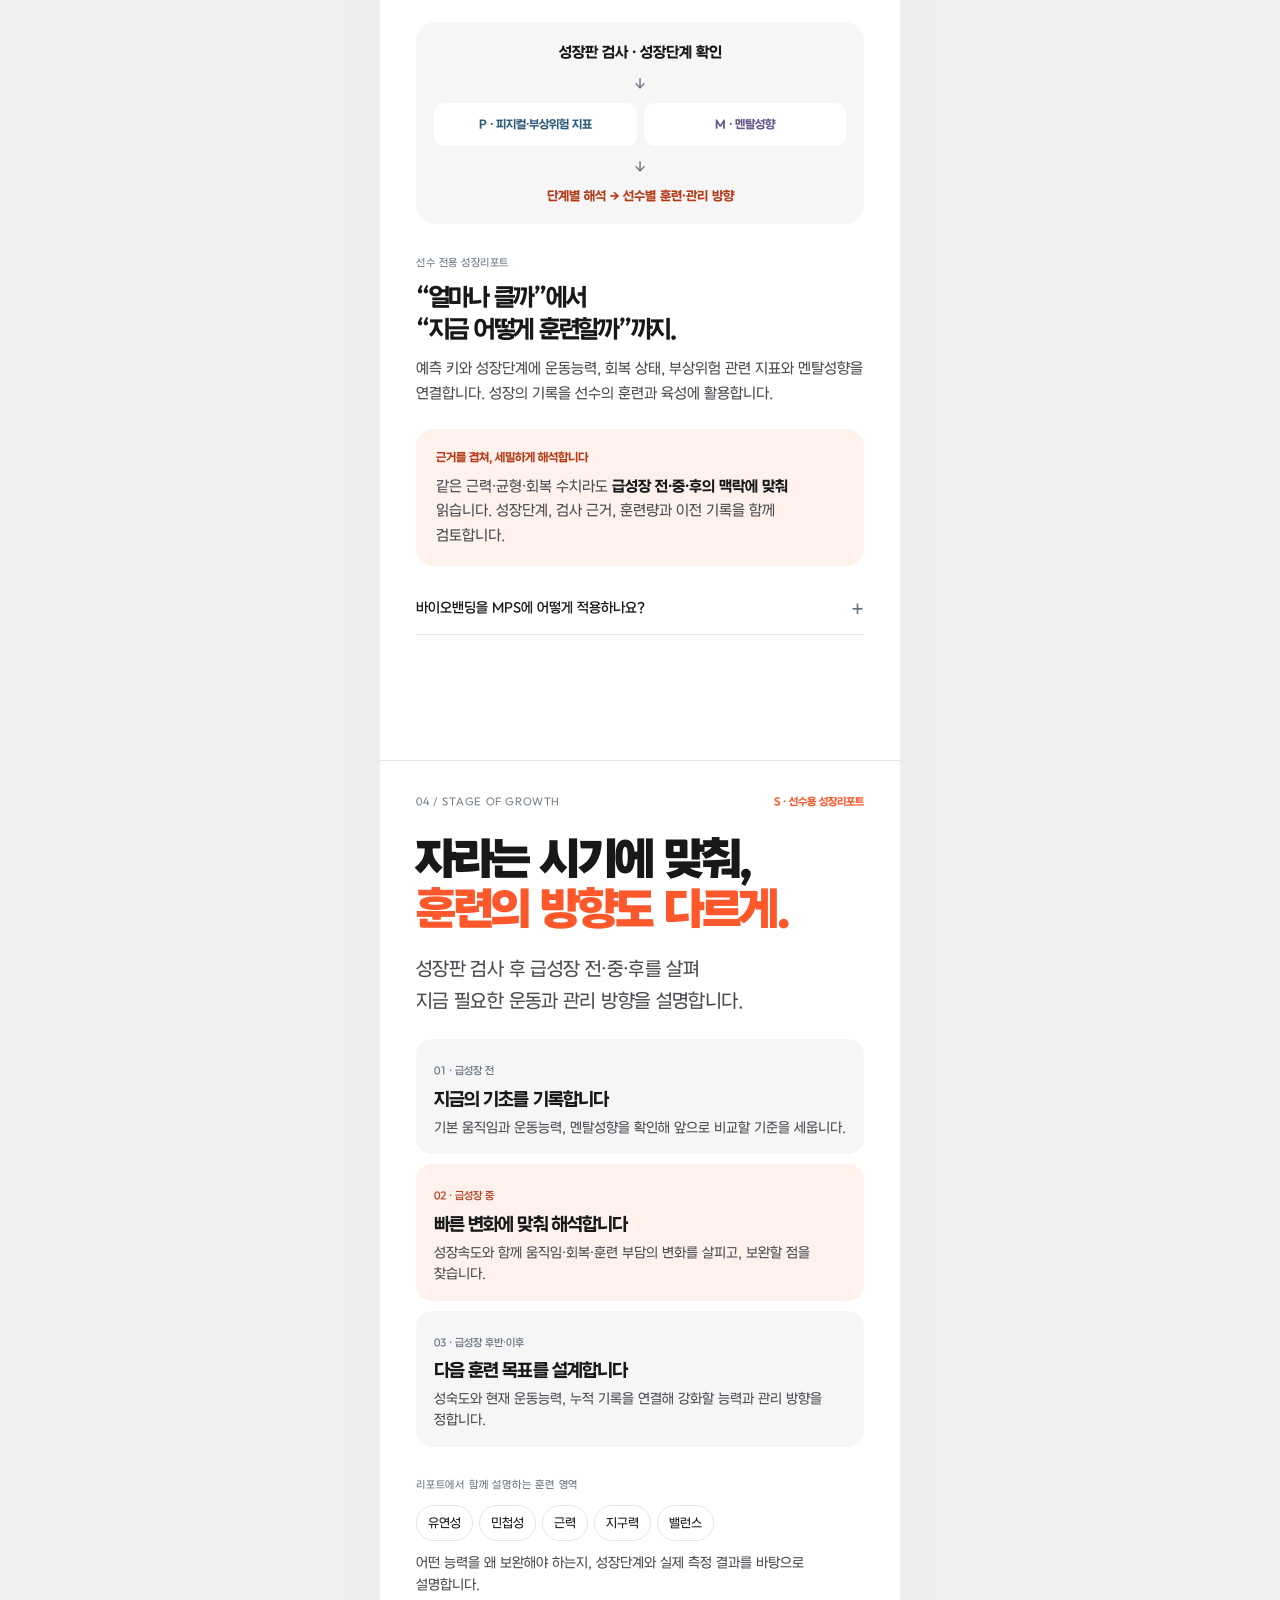
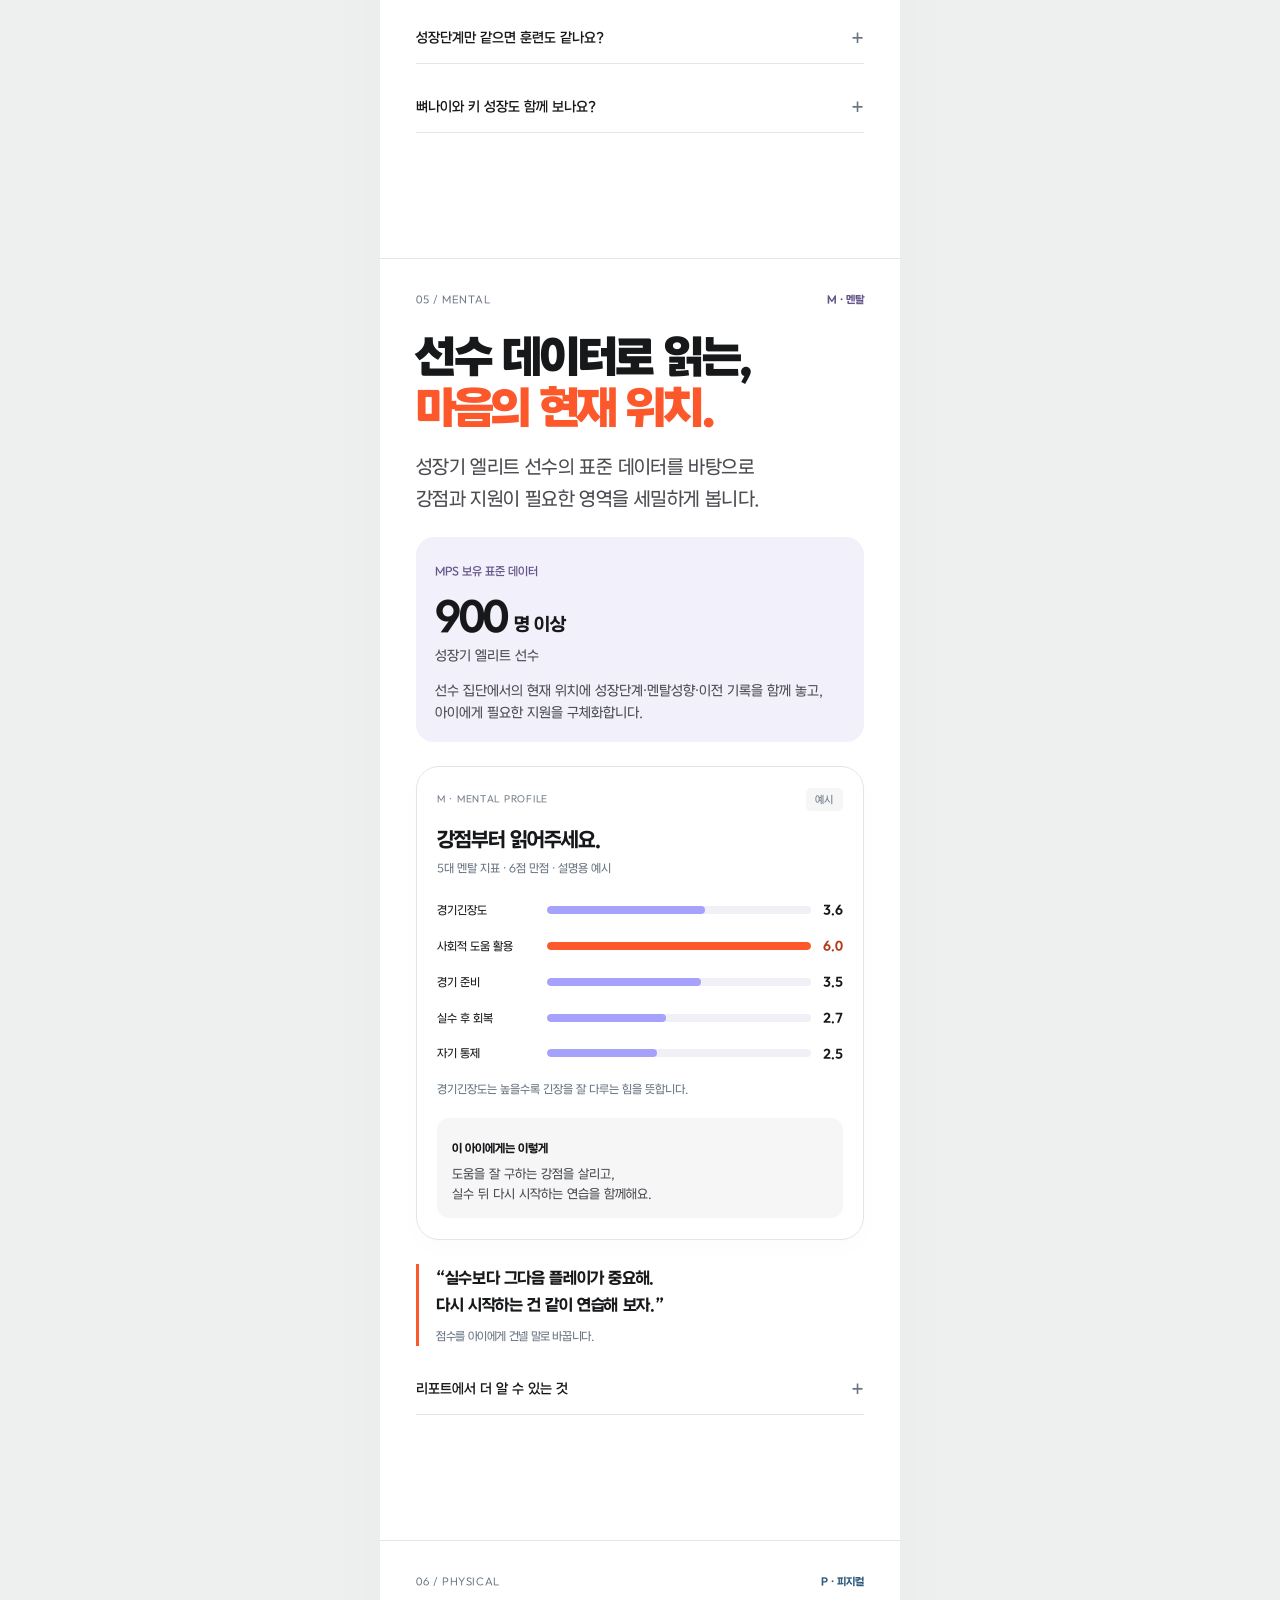
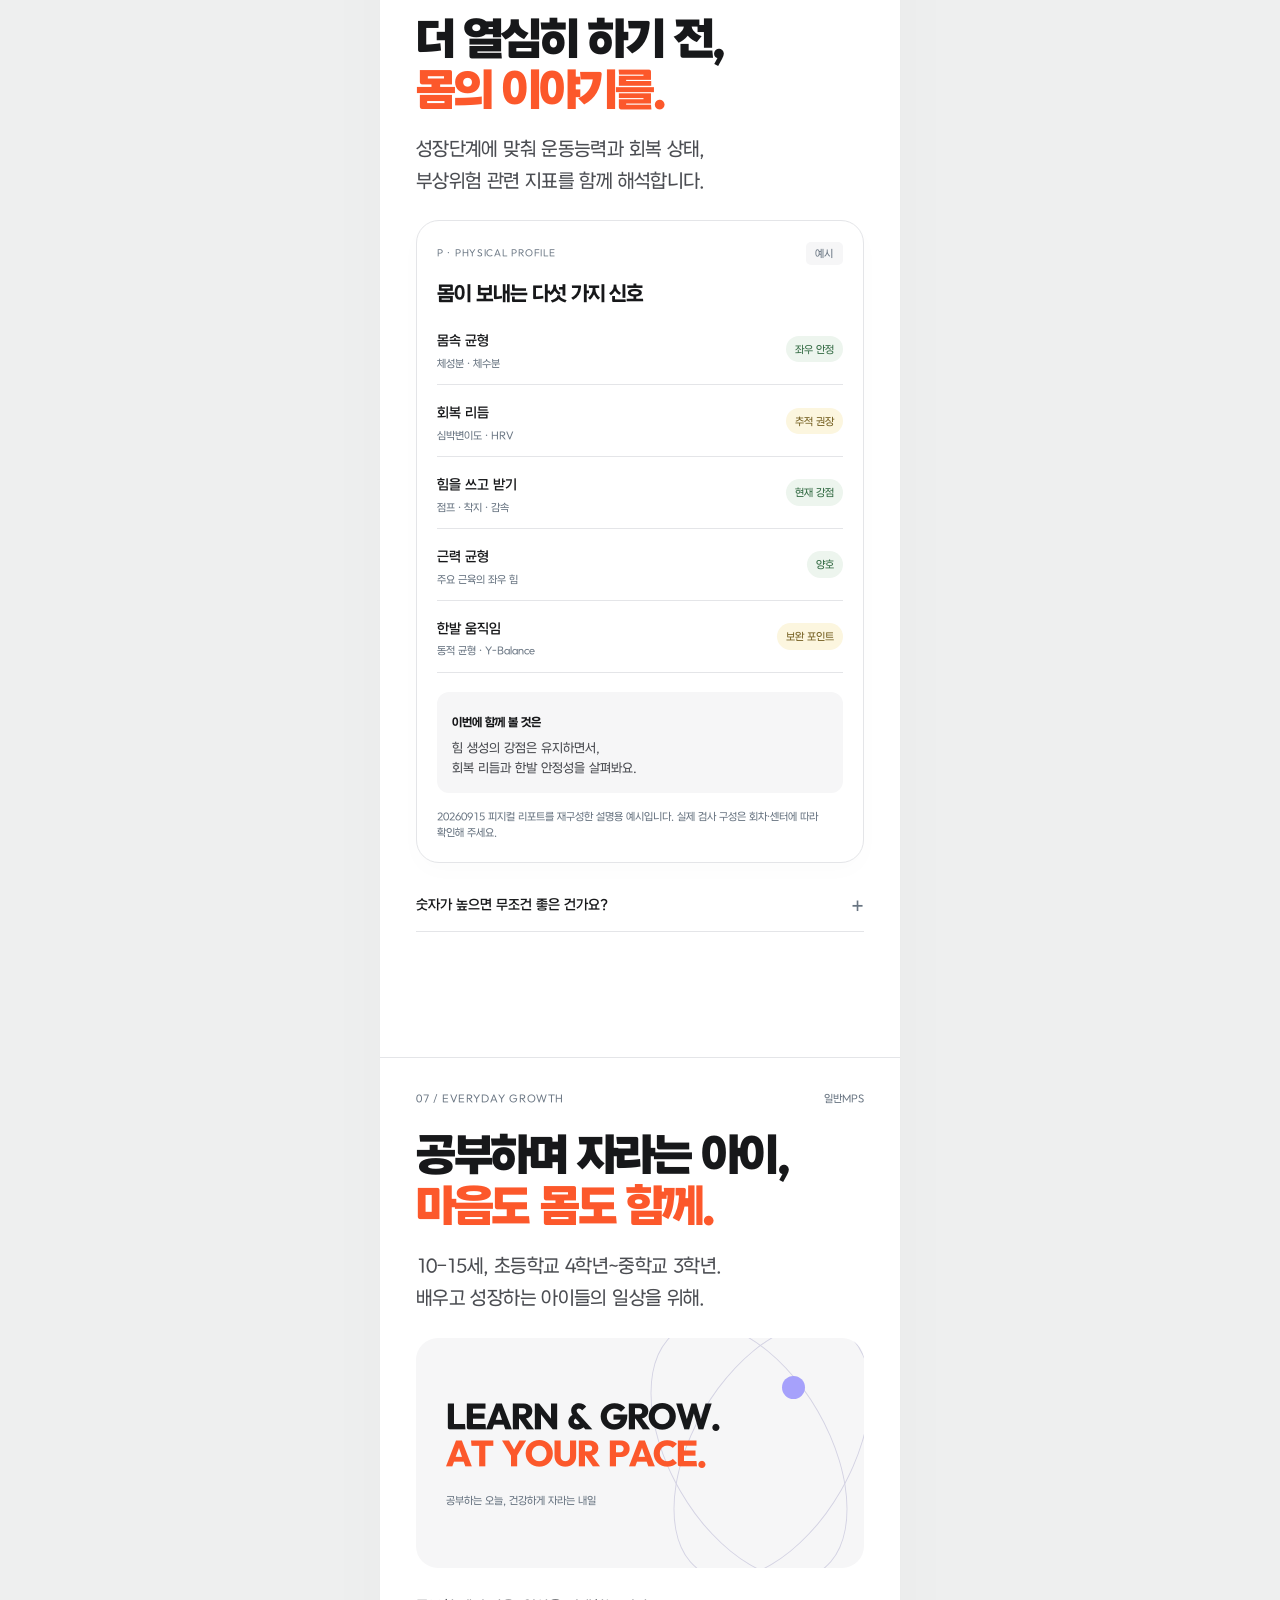
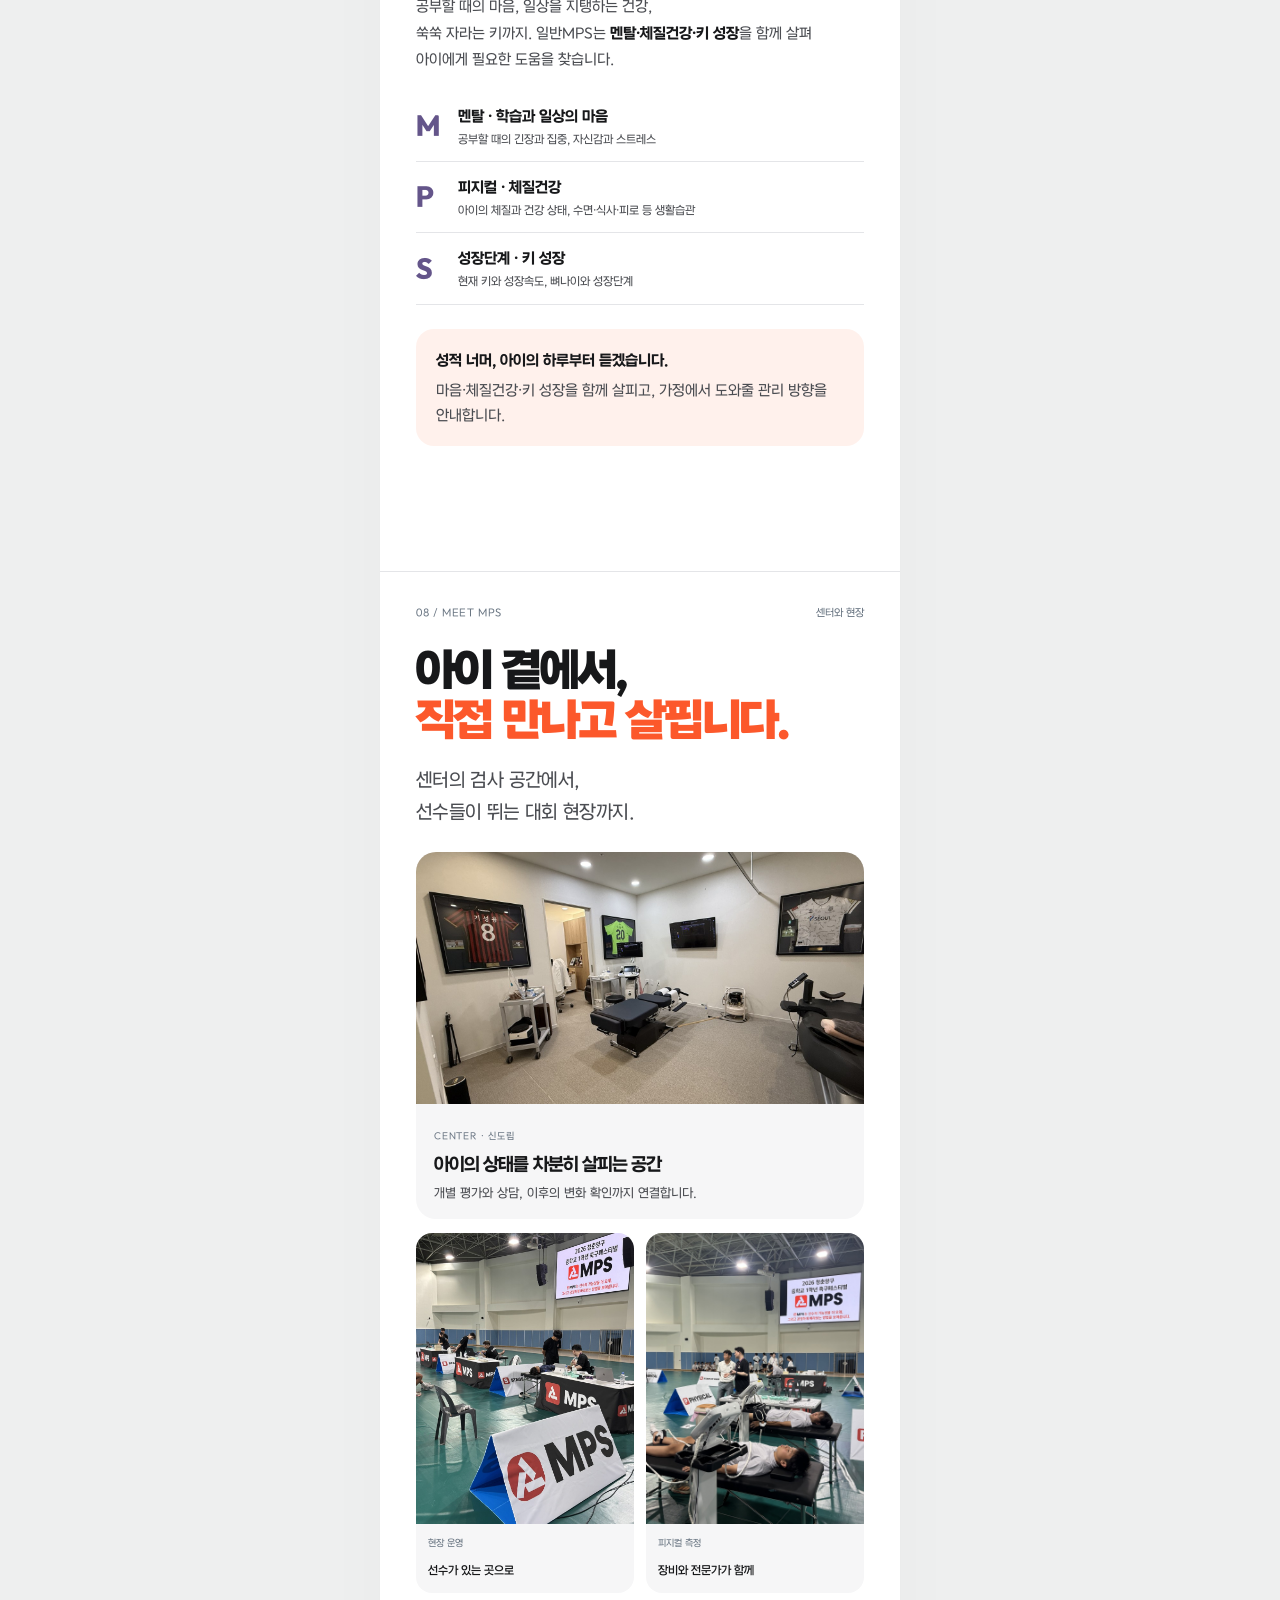
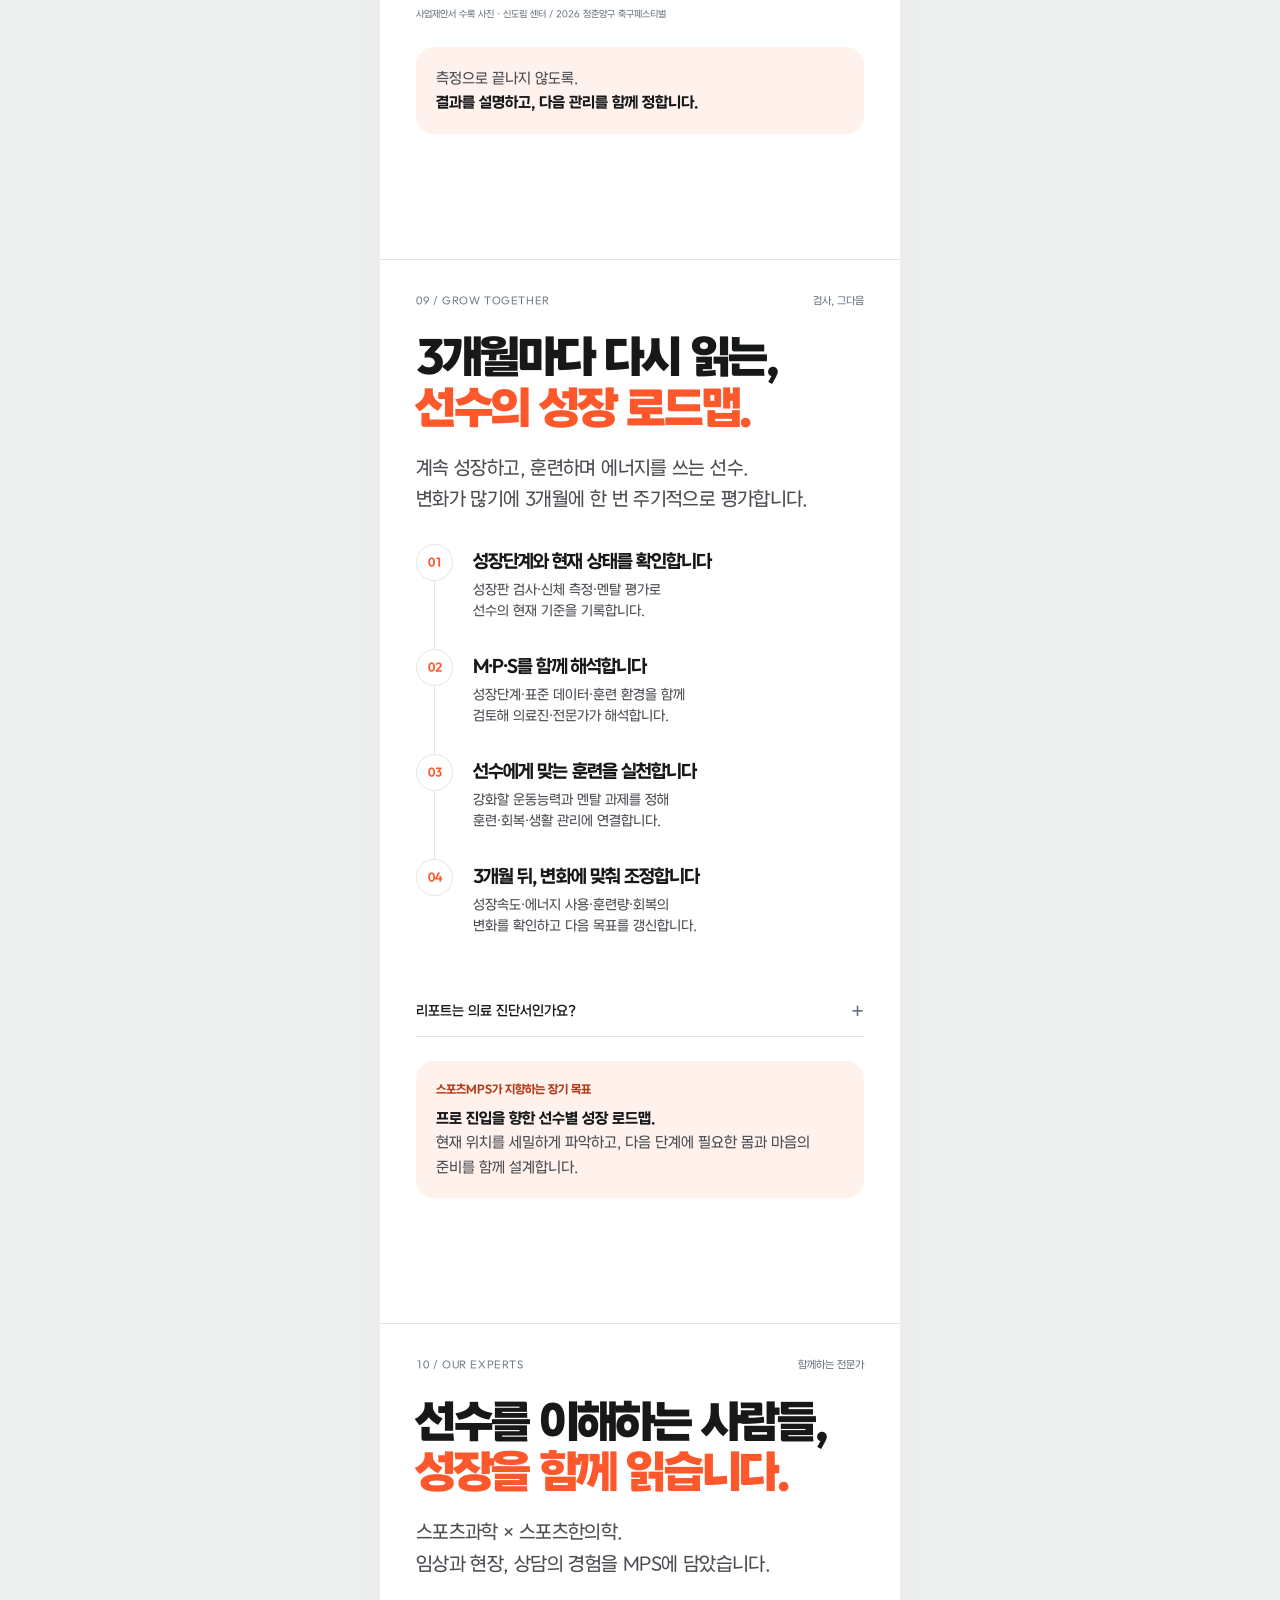
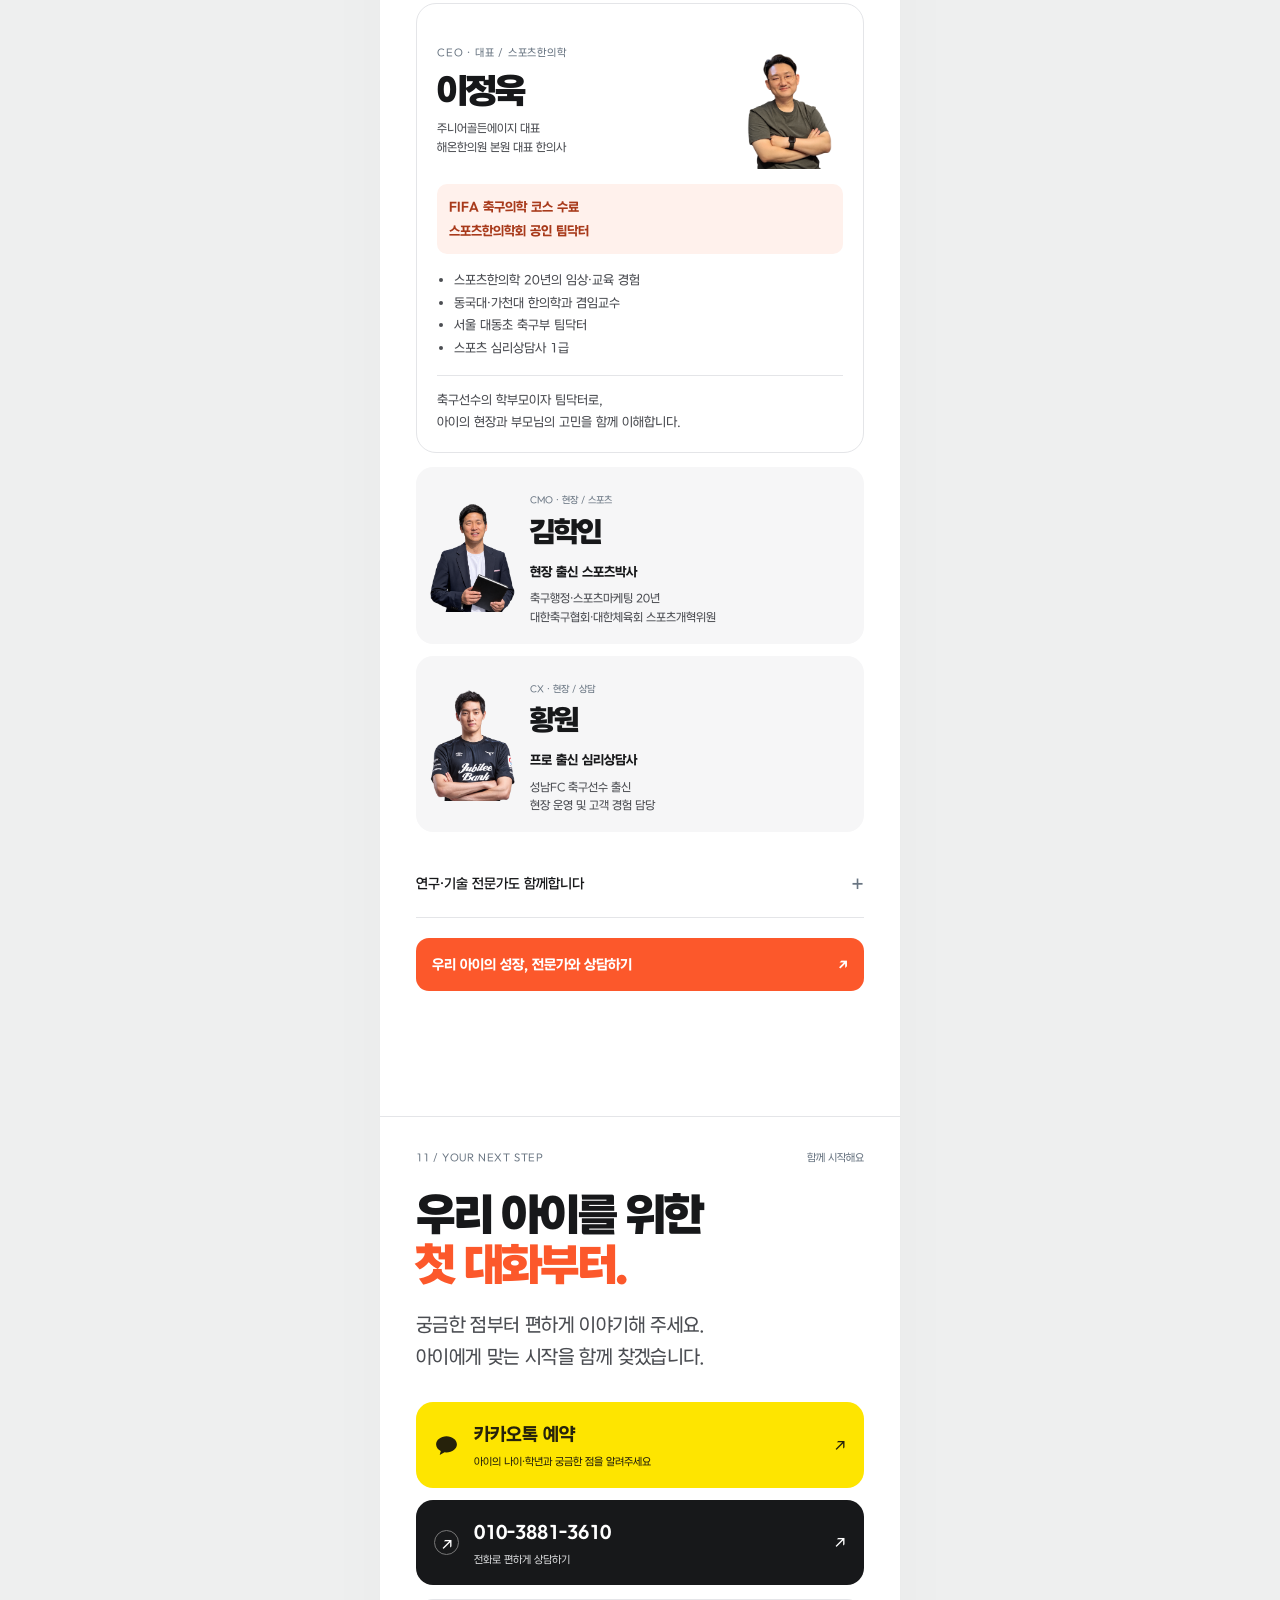
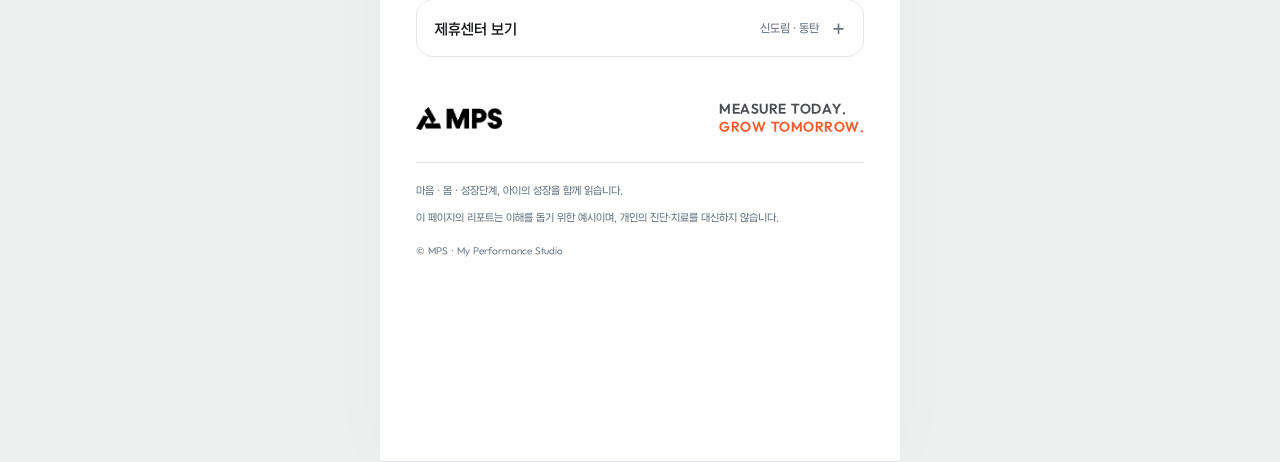
==== commit e6bad738: "update" ====
--- a/index.a2z.html
+++ b/index.a2z.html
@@ -142,9 +142,8 @@
 <div class="expert-team">
 <article><img src="assets/images/team/kim.png" alt="김학인 스포츠박사" loading="lazy" width="90" height="110"><div><span>CMO · 현장 / 스포츠</span><h3>김학인</h3><strong>현장 출신 스포츠박사</strong><p>축구행정·스포츠마케팅 20년<br>대한축구협회·대한체육회 스포츠개혁위원</p></div></article>
 <article><img src="assets/images/team/hwang.png" alt="황원 심리상담사" loading="lazy" width="90" height="110"><div><span>CX · 현장 / 상담</span><h3>황원</h3><strong>프로 출신 심리상담사</strong><p>성남FC 축구선수 출신<br>현장 운영 및 고객 경험 담당</p></div></article>
-<article><img src="assets/images/team/yang.png" alt="양우영 총괄 매니저" loading="lazy" width="90" height="110"><div><span>COO · 운영 / 상담</span><h3>양우영</h3><strong>중등정교사 출신 총괄 매니저</strong><p>교육·상담 총괄<br>평가 현장 운영</p></div></article>
-</div>
-<details class="expert-support"><summary>연구·기술 전문가도 함께합니다</summary><div><p><strong>정지은 · 성장 / 멘탈 R&amp;D</strong><br>소아과 교수 · 심리상담사 · 한의학박사·전문의<br>성장·멘탈 평가 프로토콜 연구개발</p><p><strong>한유경 · 민은경 · 피지컬 R&amp;D</strong><br>RMSK 초음파 · 한방내과 전문의·팀닥터<br>피지컬 부상위험도 프로토콜 연구개발 협업</p><p><strong>이준우 · CTO</strong><br>AI 웹솔루션 개발 총괄</p><p><strong>박세환 · UX/UI</strong><br>웹·모바일 UX/UI 기획 5년<br>측정 앱·리포트 설계</p></div></details>
+</div>
+<details class="expert-support"><summary>연구·기술 전문가도 함께합니다</summary><div><p><strong class="expert-support-name">양우영</strong><span class="expert-support-role">COO · 운영 / 상담</span>중등정교사 출신 총괄 매니저<br>교육·상담 총괄 · 평가 현장 운영</p><p><strong class="expert-support-name">정지은</strong><span class="expert-support-role">성장 / 멘탈 R&amp;D</span>소아과 교수 · 심리상담사 · 한의학박사·전문의<br>성장·멘탈 평가 프로토콜 연구개발</p><p><strong class="expert-support-name">한유경 · 민은경</strong><span class="expert-support-role">피지컬 R&amp;D</span>RMSK 초음파 · 한방내과 전문의·팀닥터<br>피지컬 부상위험도 프로토콜 연구개발 협업</p><p><strong class="expert-support-name">이준우</strong><span class="expert-support-role">CTO</span>AI 웹솔루션 개발 총괄</p><p><strong class="expert-support-name">박세환</strong><span class="expert-support-role">UX/UI</span>웹·모바일 UX/UI 기획 5년<br>측정 앱·리포트 설계</p></div></details>
 <a class="expert-contact" href="#contact">우리 아이의 성장, 전문가와 상담하기 <span>↗</span></a>
 </section>
 
@@ -210,5 +209,14 @@
 <div class="included-box"><h3>두 프로그램 모두 포함됩니다</h3><p><span>✓</span> M·P·S 리포트 · PDF와 모바일</p><p><span>✓</span> 선수·학부모용 모바일 계정</p><p><span>✓</span> 성장·피지컬·멘탈퍼포먼스 상담</p></div>
 <details class="program-options"><summary>추가 프로그램도 알아보기</summary><div class="addon"><h3>멘탈퍼포먼스10</h3><p>선수 플레이 영상 기반 멘탈코칭 10회</p><p><b>일반 80만원</b> · 협약팀 60만원</p></div><div class="addon"><h3>MPS 성장진료</h3><p>MPS 인증의료기관 비급여 20% 할인<br>대상 항목·진료비는 해당 의료기관에 문의해 주세요.</p></div></details>
 <p class="pricing-note">협약팀은 MOU 체결팀을 뜻합니다. 적용 대상은 예약 시 확인해 주세요. 의료기관 진료비는 별도입니다.</p><button type="button" class="pricing-book" id="pricing-book">우리 아이 프로그램 상담하기 <span>↗</span></button><p class="pricing-source">스포츠MPS 프로그램 안내 기준 · 일반MPS 구성과 가격은 상담 시 안내</p></div></dialog>
+<dialog class="selection-notice" id="selection-notice" aria-labelledby="selection-title" aria-describedby="selection-organizers">
+<button type="button" class="selection-close" aria-label="선정 소식 닫기" autofocus>×</button>
+<span class="selection-year">2026</span>
+<p id="selection-organizers">문화체육관광부 · 국민체육진흥공단</p>
+<h2 id="selection-title">스포츠사회적기업<br>지원사업 <em>선정</em></h2>
+<div class="selection-upcoming"><span>하반기 예정</span><p>일본 J리그, 유소년육성시스템 <strong>MOU</strong></p></div>
+<div class="selection-brand"><img src="assets/images/logo-black.png" alt="MPS" width="77" height="25"><span>스포츠과학 × 스포츠한의학</span></div>
+</dialog>
+<script src="assets/js/notice.js" defer></script>
 </body>
 </html>
--- a/assets/css/parents.css
+++ b/assets/css/parents.css
@@ -25,3 +25,28 @@
 .cover #title-intro{font-size:clamp(29px,8.3vw,40px);line-height:1.23;letter-spacing:-.055em}
 .cover-mission{font-size:14px;line-height:1.8;margin-top:14px;letter-spacing:-.035em}
 @media(max-width:359px){.cover-mission{font-size:12px}}
+
+/* Make team names the primary label in each profile. */
+.experts .expert-heading h3{font-size:32px;font-weight:800}
+.experts .expert-team h3{font-size:26px;font-weight:800;margin:5px 0 9px}
+.expert-support .expert-support-name{display:block;font-size:21px;font-weight:800;line-height:1.4;letter-spacing:-.04em;color:var(--ink)}
+.expert-support .expert-support-role{display:block;font-size:11px;color:var(--muted);margin:4px 0 8px}
+
+/* Opening announcement; native dialog provides focus containment and Escape dismissal. */
+body.notice-open{overflow:hidden}
+.selection-notice{position:fixed;inset:0;margin:auto;width:calc(100% - 40px);max-width:380px;max-height:calc(100svh - 40px);overflow:auto;padding:36px 25px 25px;border:1px solid #ececed;border-radius:23px;background:#fff;color:var(--ink);box-shadow:0 20px 80px #0003;font-family:inherit;word-break:keep-all}
+.selection-notice::backdrop{background:#17181a80;backdrop-filter:blur(4px)}
+.selection-close{position:absolute;top:9px;right:9px;width:44px;height:44px;display:grid;place-items:center;border:0;border-radius:50%;background:transparent;color:var(--ink);font-size:28px;line-height:1;cursor:pointer}
+.selection-close:hover{background:var(--surface)}
+.selection-year{display:inline-block;background:var(--warm);color:#b53b18;font-size:13px;font-weight:800;letter-spacing:.12em;border-radius:30px;padding:5px 13px;margin-bottom:25px}
+.selection-notice>p{font-size:12px;line-height:1.7;color:var(--body)}
+.selection-notice h2{font-size:29px;line-height:1.4;margin:10px 0 28px;font-weight:800;letter-spacing:-.05em}
+.selection-brand{display:flex;flex-wrap:wrap;align-items:center;gap:13px;border-top:1px solid var(--line);padding-top:20px}
+.selection-brand img{width:66px;height:auto}.selection-brand span{font-size:10px;color:var(--muted)}
+@media(max-width:359px){.selection-notice{padding:32px 21px 23px}.selection-notice h2{font-size:25px}.selection-notice>p{font-size:11px}}
+@media print{.selection-notice{display:none!important}body.notice-open{overflow:visible}}
+
+.selection-upcoming{padding:17px 16px;margin:0 0 22px;background:var(--surface);border-radius:13px}
+.selection-upcoming>span{font-size:10px;color:#b53b18;font-weight:700}
+.selection-upcoming p{font-size:13px;line-height:1.8;margin-top:6px}
+.selection-upcoming strong{font-size:15px;color:var(--ink)}
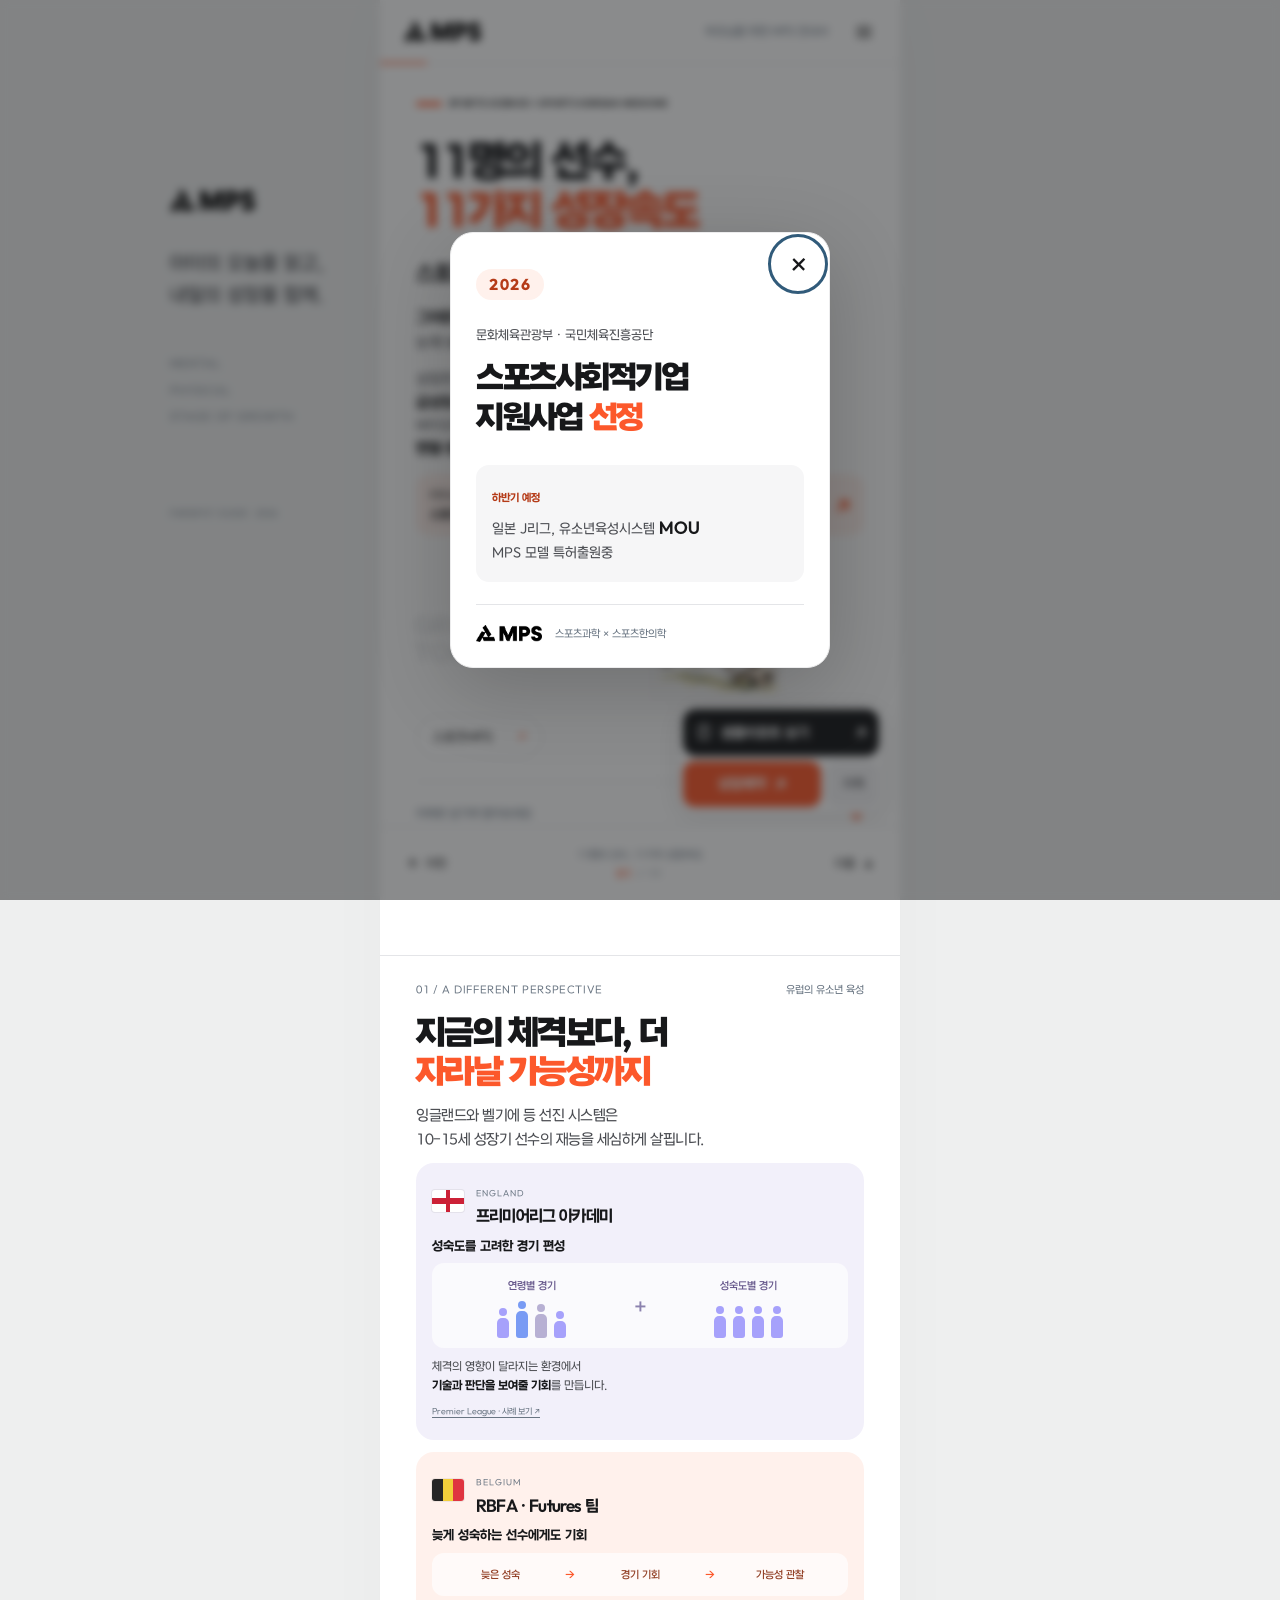
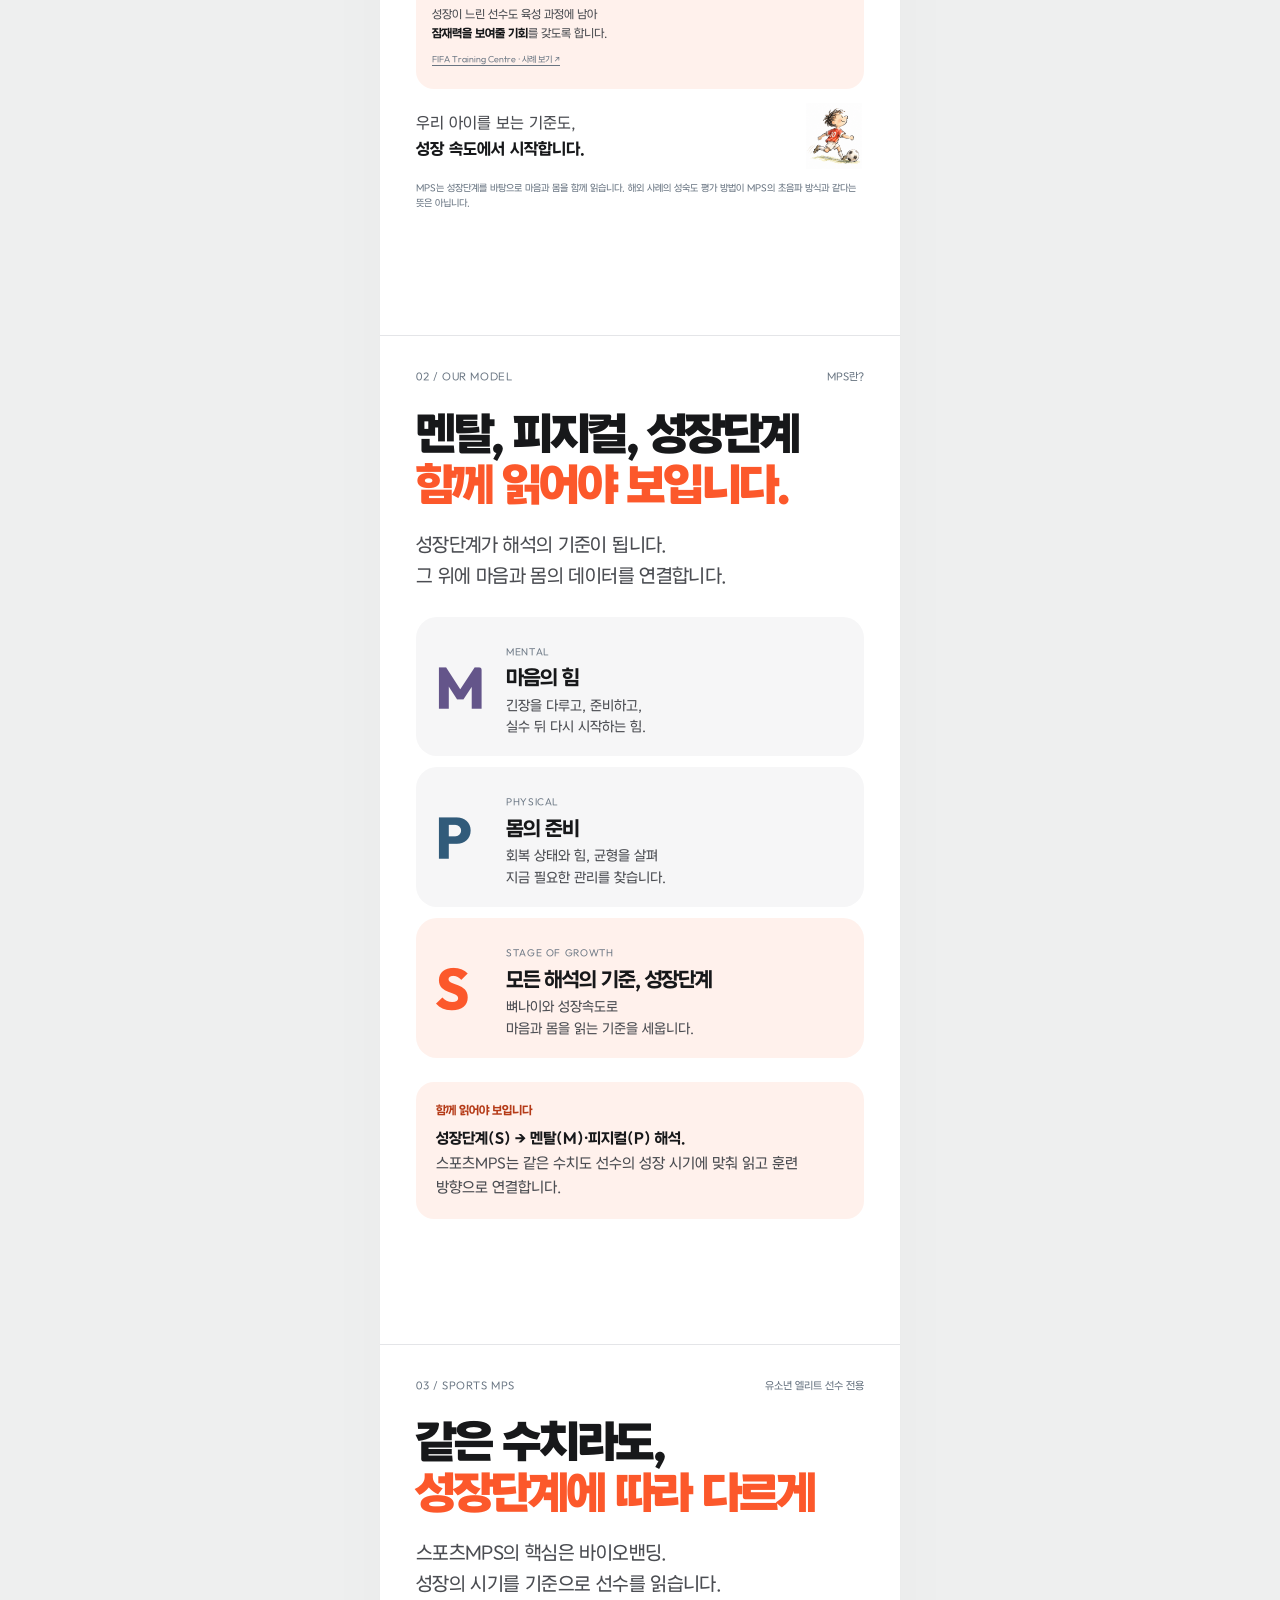
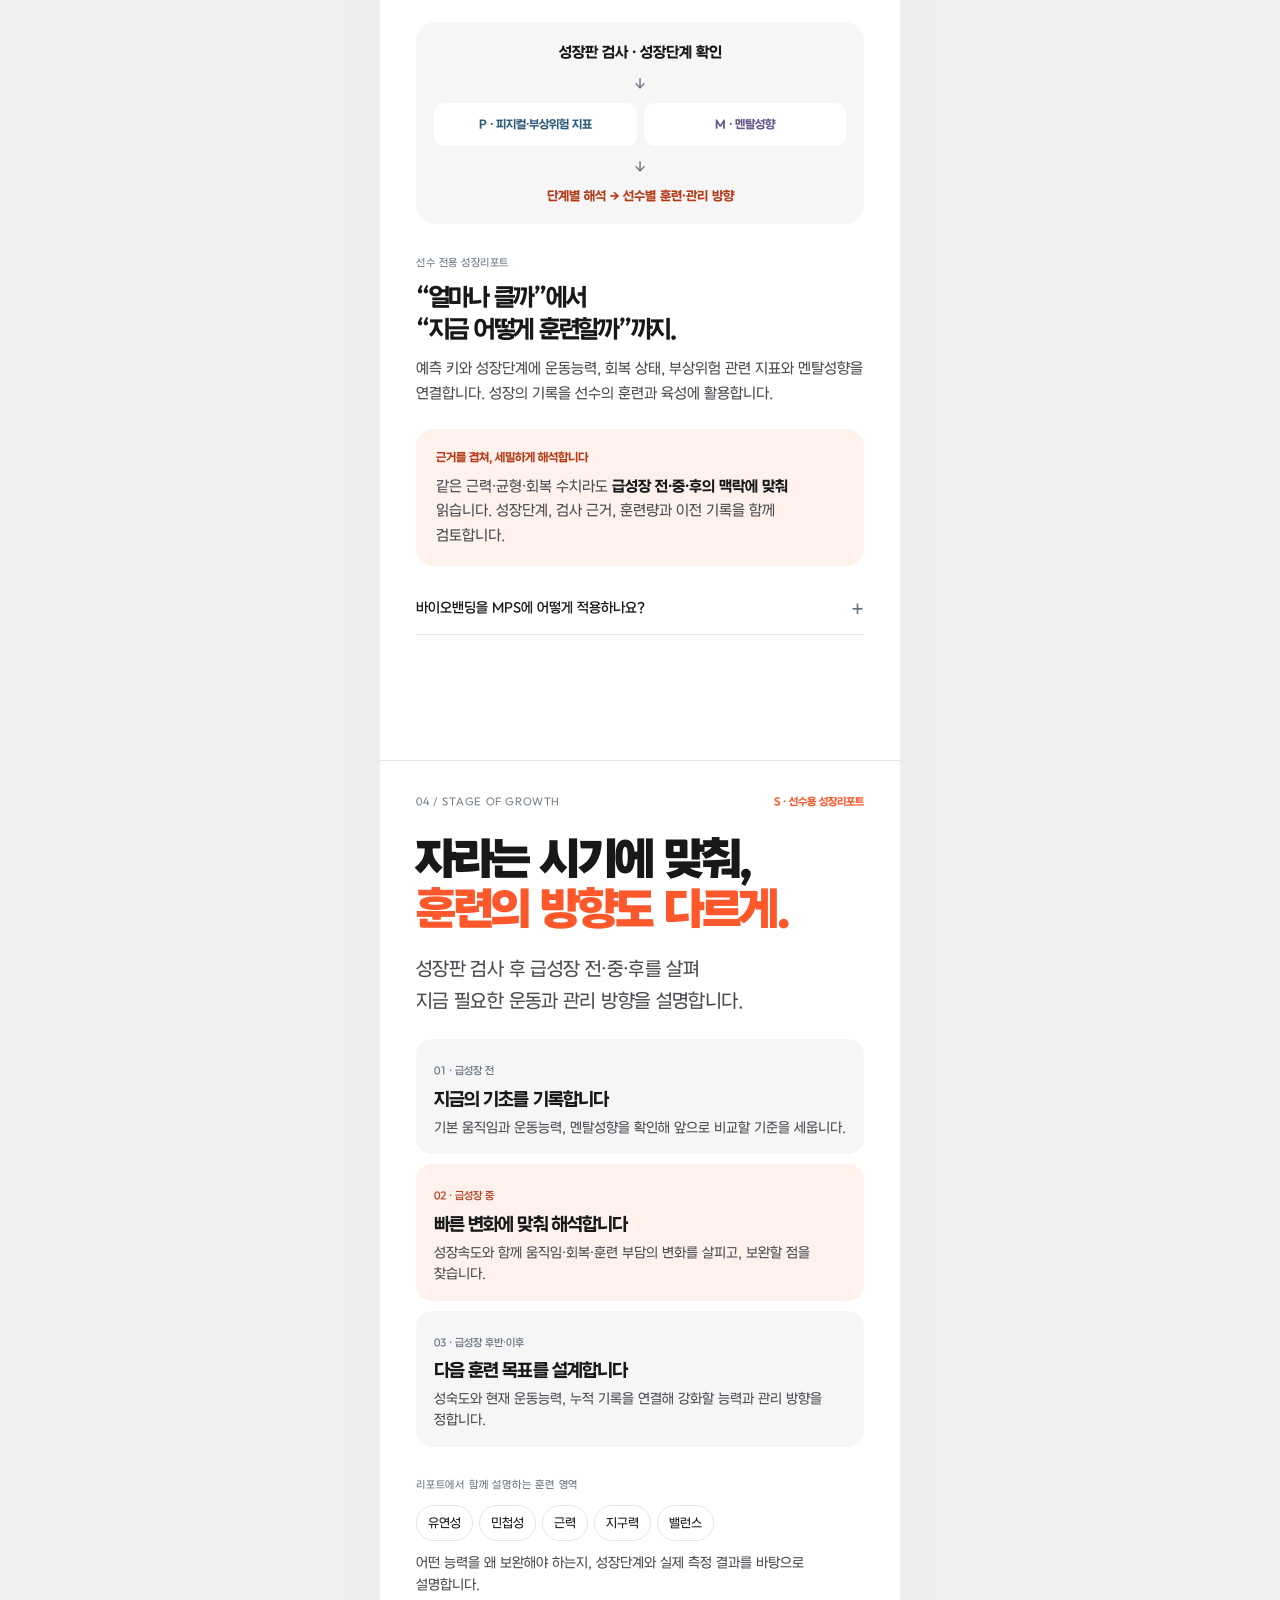
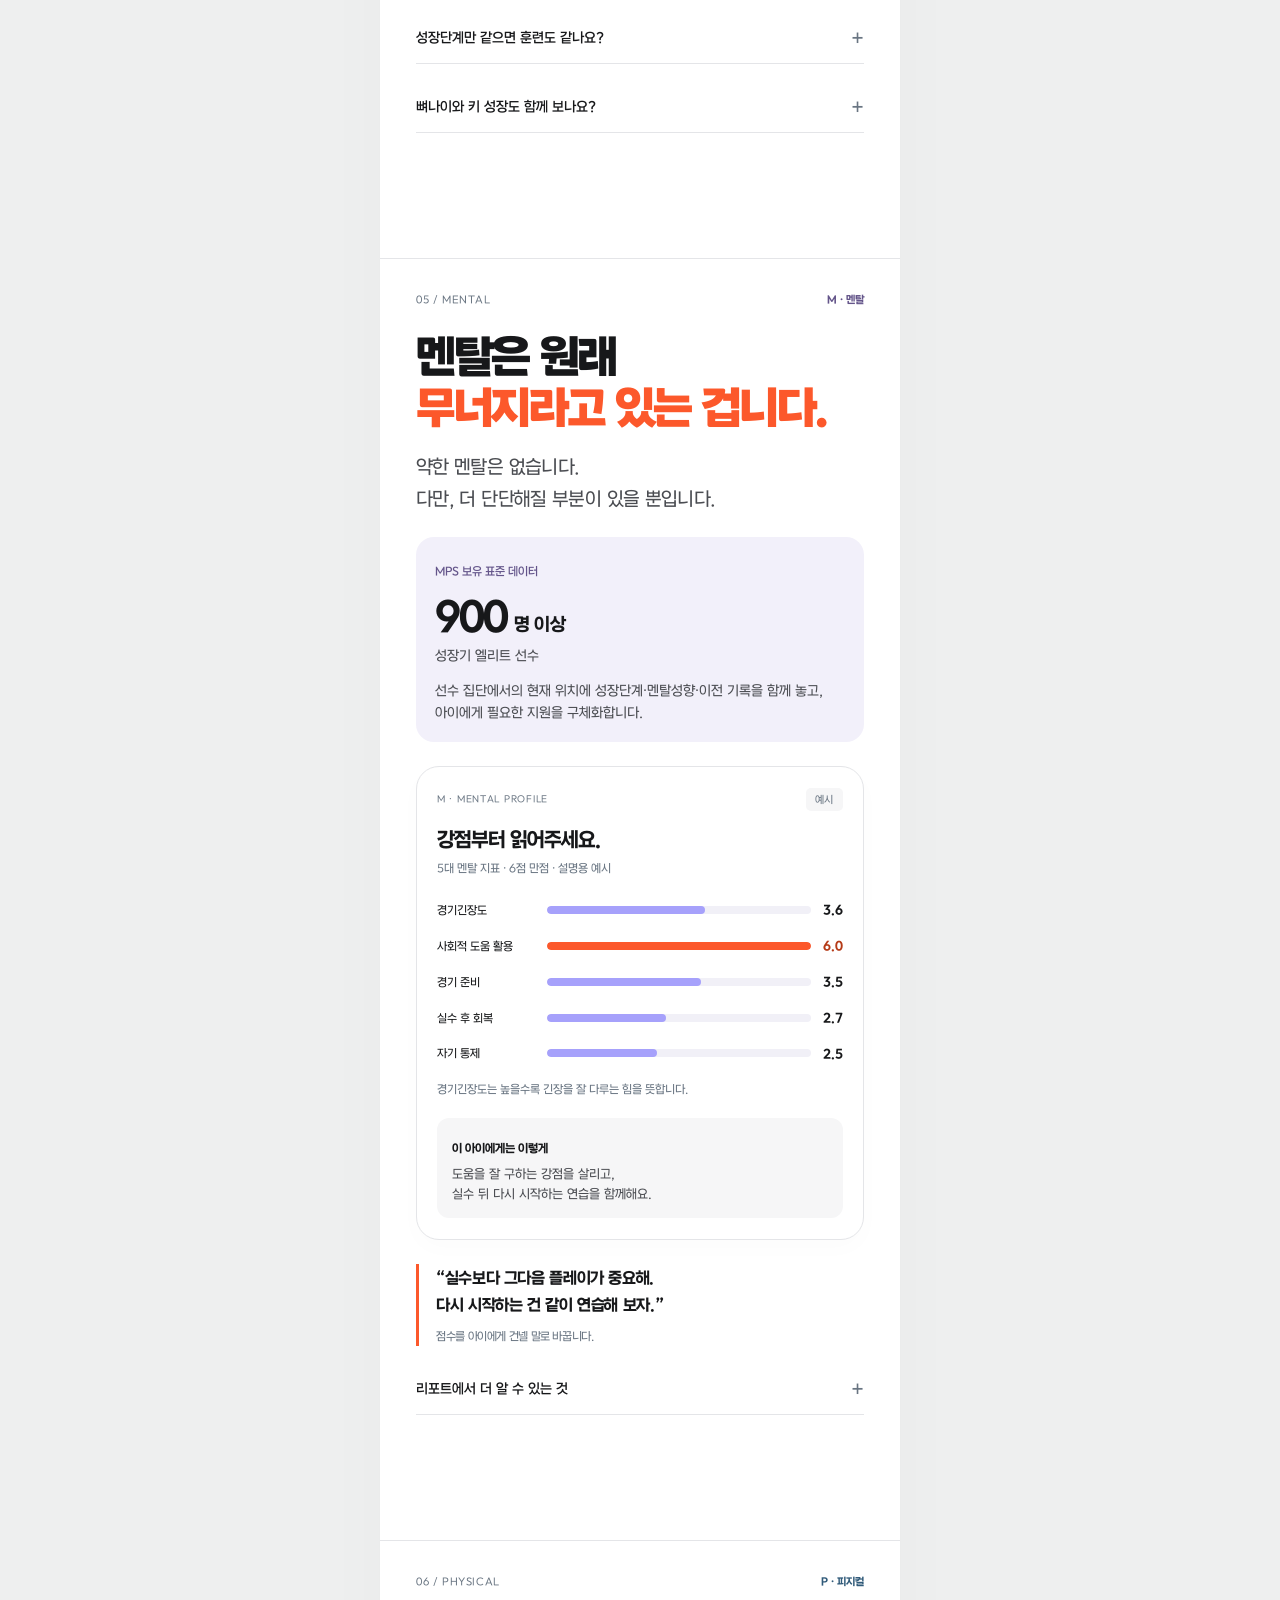
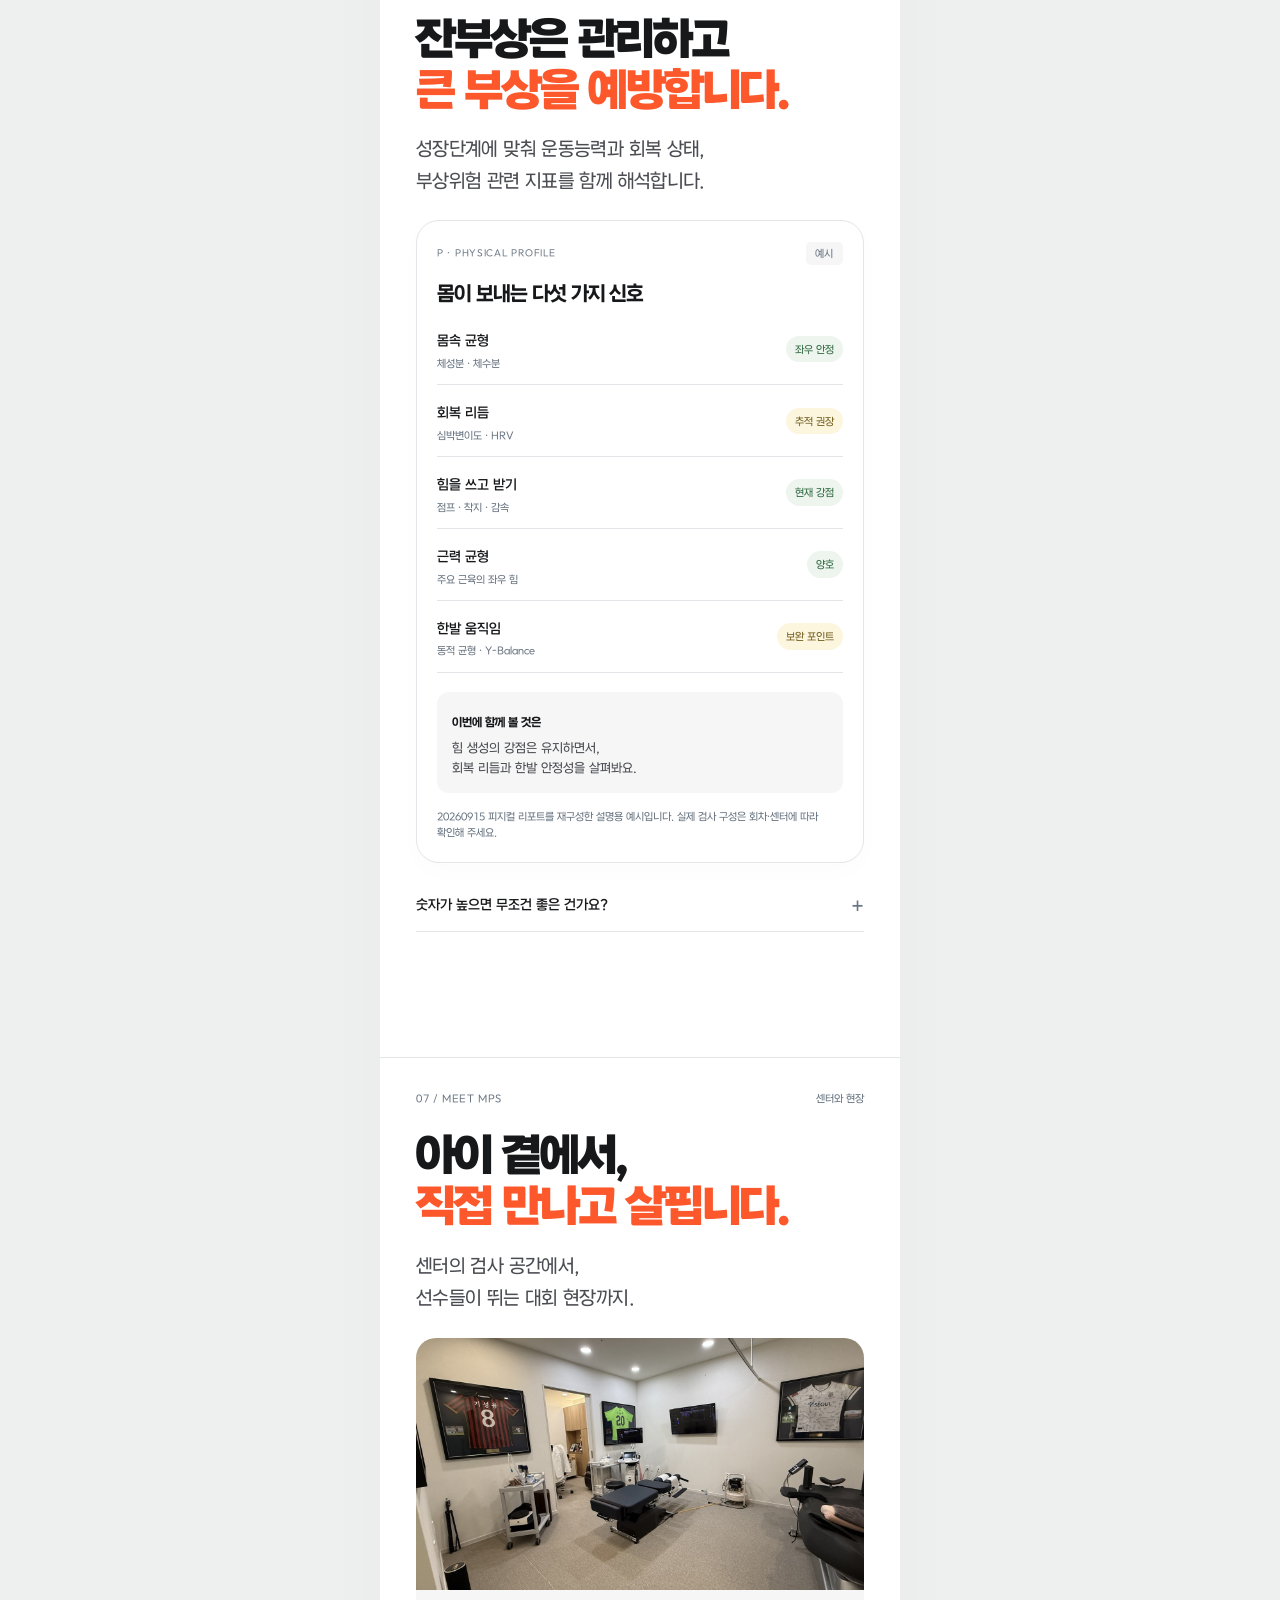
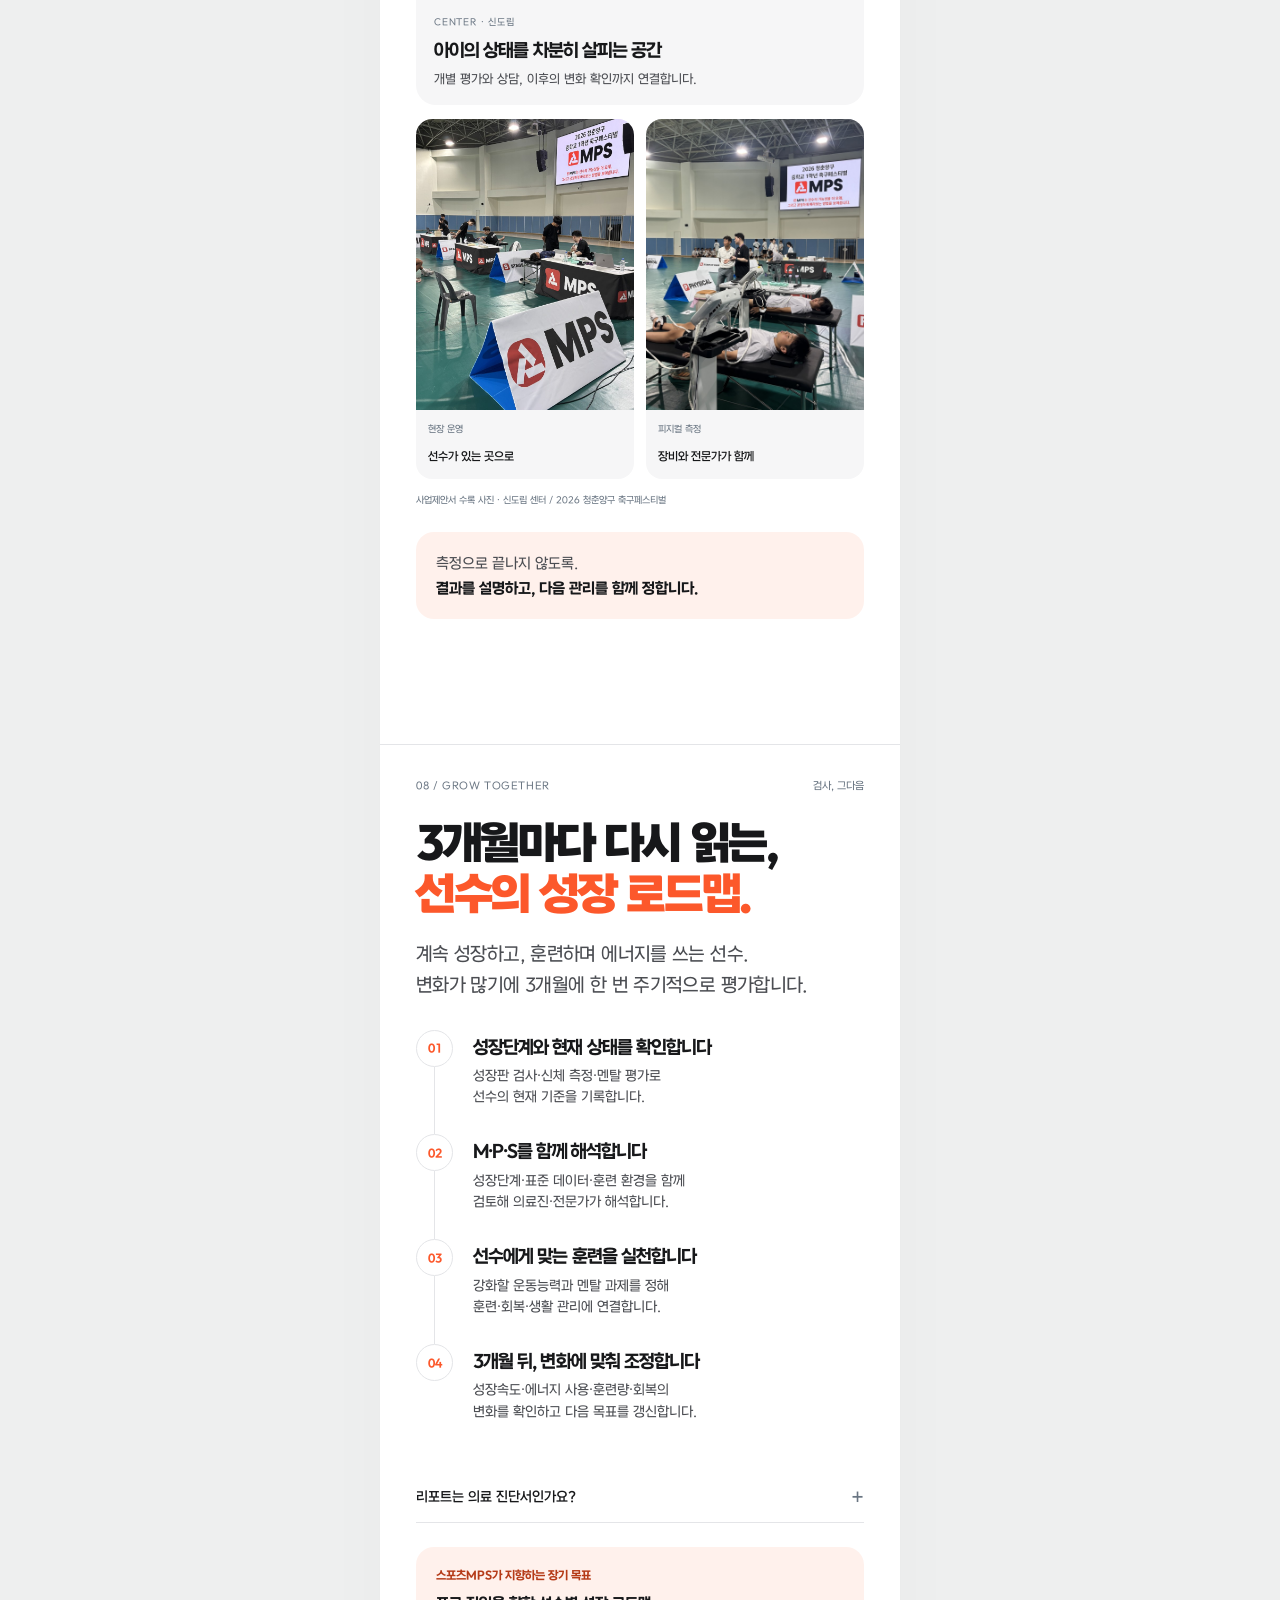
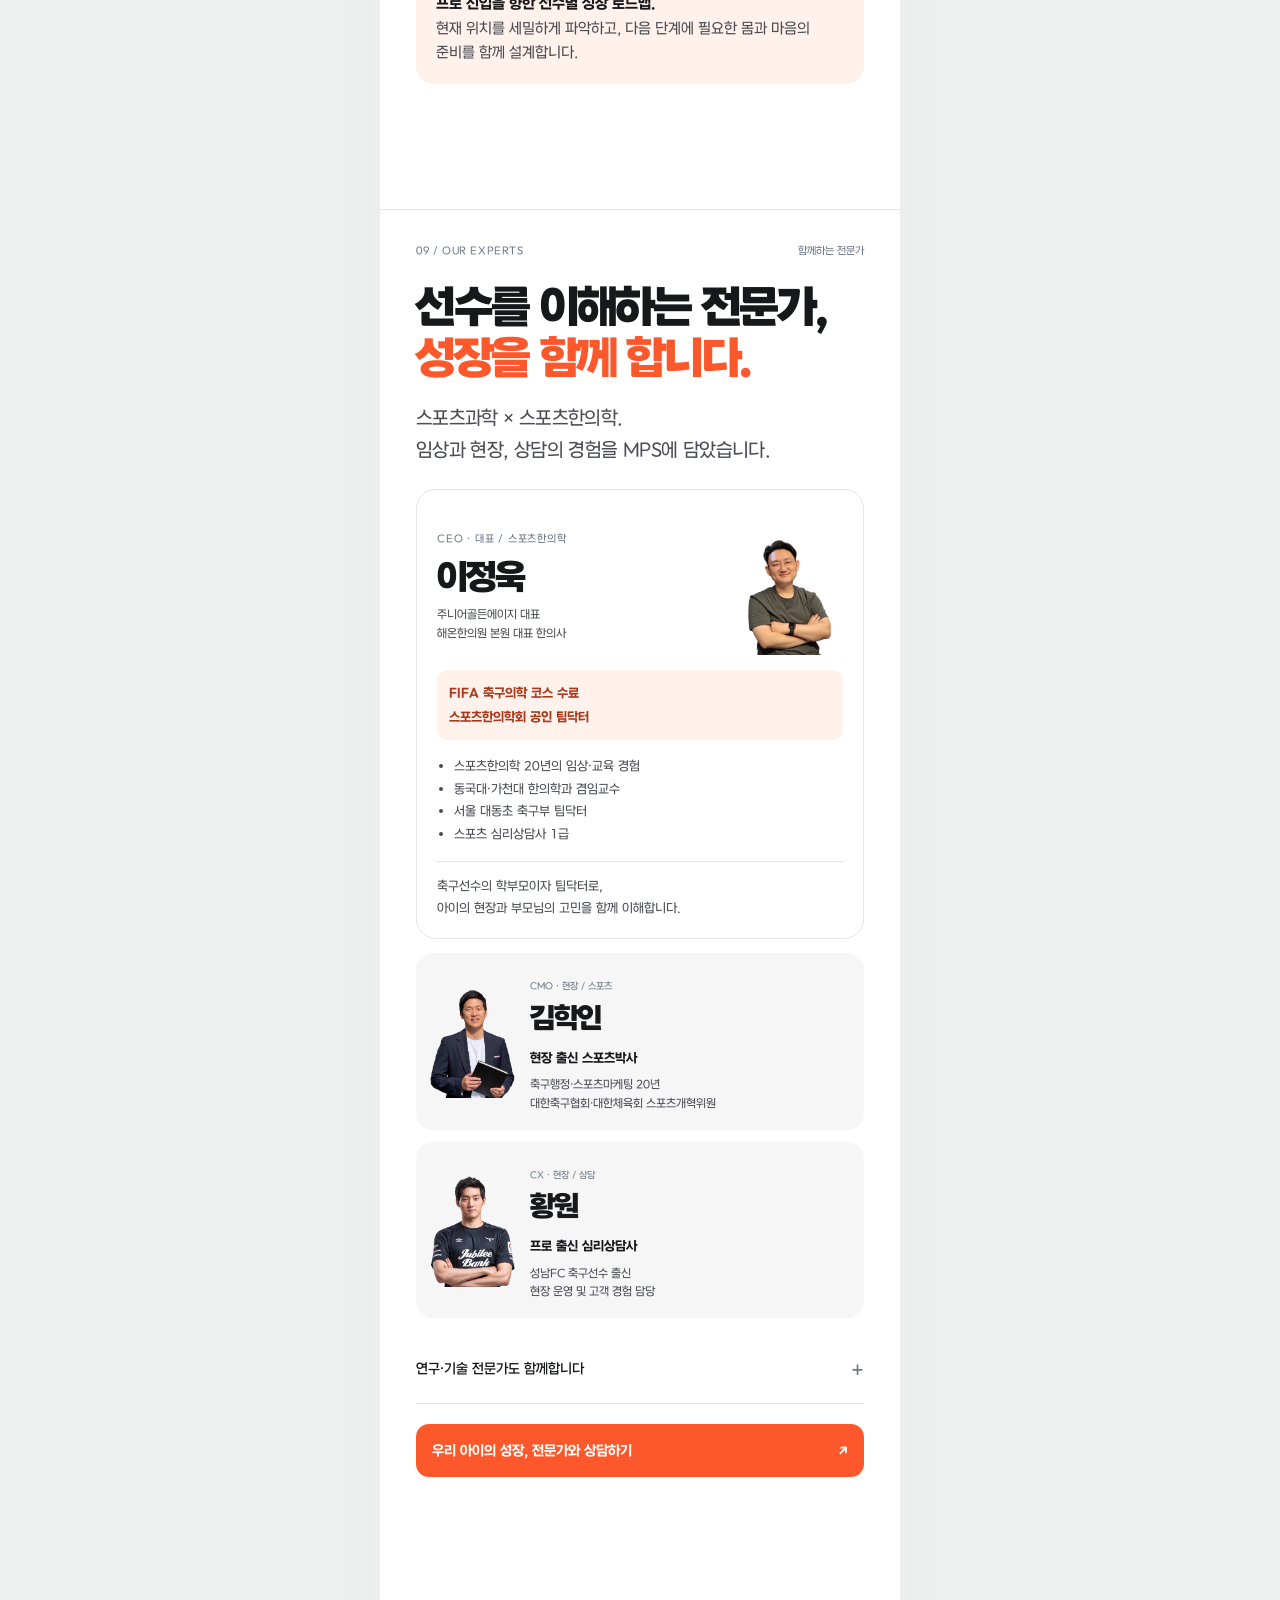
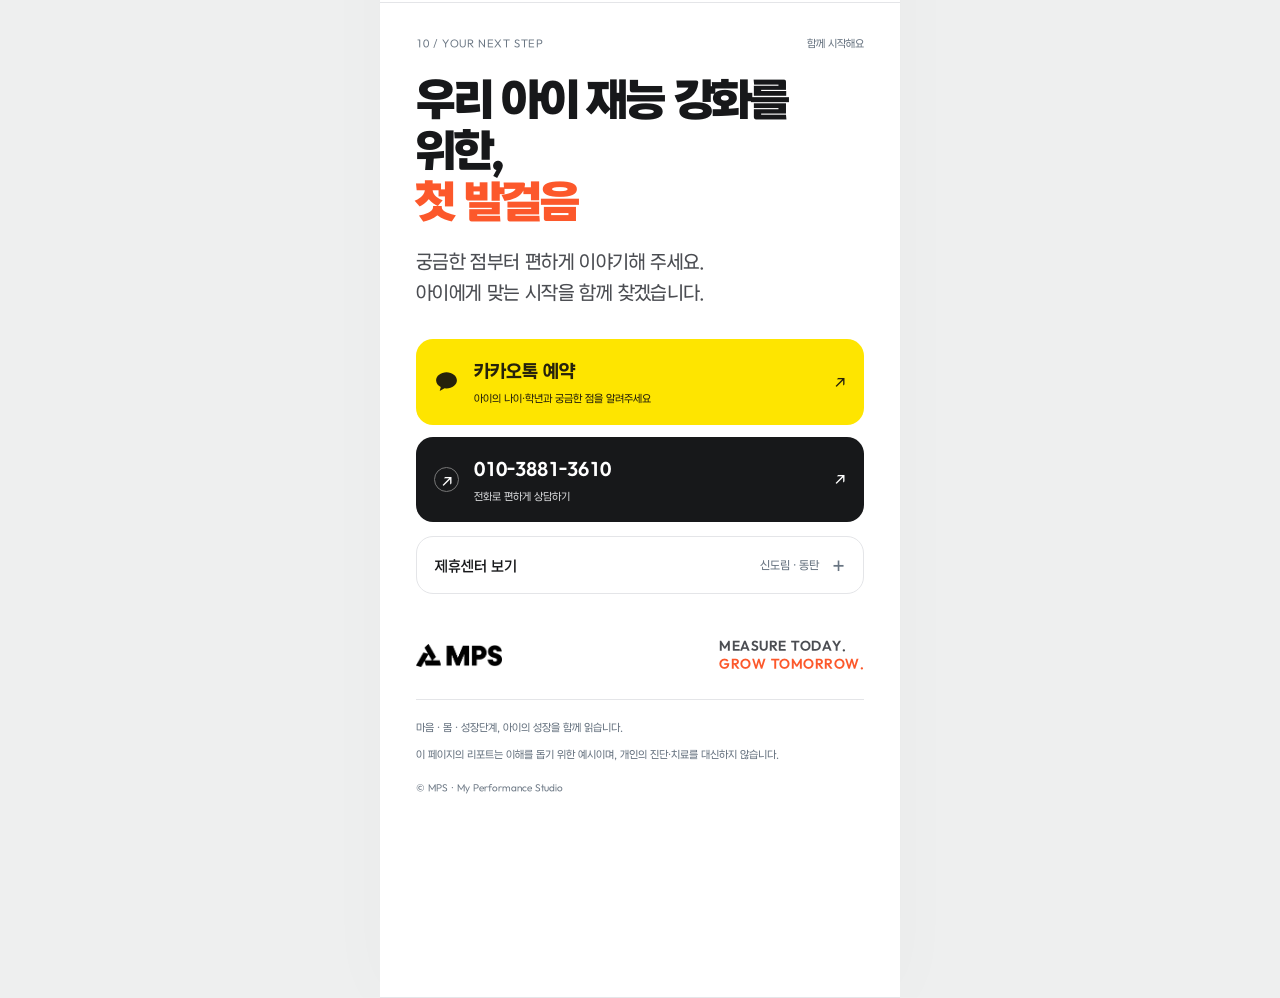
==== commit 7b7e5b27: "update" ====
--- a/index.a2z.html
+++ b/index.a2z.html
@@ -4,7 +4,7 @@
 <meta charset="utf-8">
 <meta name="viewport" content="width=device-width, initial-scale=1, viewport-fit=cover">
 <meta name="theme-color" content="#ffffff">
-<meta name="description" content="우리 아이의 마음, 몸, 성장단계를 함께 읽는 MPS. 스포츠MPS와 일반MPS를 부모님께 쉽게 소개합니다.">
+<meta name="description" content="우리 아이의 마음, 몸, 성장단계를 함께 읽는 MPS. 스포츠MPS를 부모님께 쉽게 소개합니다.">
 <title>MPS · 11명의 선수, 11가지 성장속도</title>
 <link rel="preload" href="assets/fonts/A2Z-800.otf" as="font" type="font/otf" crossorigin>
 <link rel="stylesheet" href="assets/css/main.css">
@@ -20,7 +20,7 @@
 <div class="book">
 <header class="topbar"><a href="#intro" aria-label="MPS 안내 첫 화면"><img src="assets/images/logo-black.png" alt="MPS" width="77" height="25"></a><span>부모님을 위한 MPS 안내서</span><button type="button" id="menu-toggle" aria-label="목차 열기" aria-controls="contents" aria-expanded="false"><svg viewBox="0 0 24 24" width="22" height="22" fill="none" stroke="currentColor" stroke-width="1.6" aria-hidden="true"><path d="M4 7h16M4 12h16M4 17h16"/></svg></button></header>
 <div class="reading-track" aria-hidden="true"><div id="reading-progress"></div></div>
-<nav id="contents" aria-label="안내서 목차" hidden><div class="menu-heading">궁금한 이야기부터 읽어보세요</div><a href="#intro">01 <span>11명의 선수, 11가지 성장속도</span>↗</a><a href="#europe">02 <span>유럽이 성장을 바라보는 방법</span>↗</a><a href="#model">03 <span>MPS 한눈에 보기</span>↗</a><a href="#sports">04 <span>스포츠MPS</span>↗</a><a href="#growth">05 <span>성장단계 · 뼈나이와 바이오밴딩</span>↗</a><a href="#mental">06 <span>멘탈 · 마음을 읽는 리포트</span>↗</a><a href="#physical">07 <span>피지컬 · 몸을 읽는 리포트</span>↗</a><a href="#general">08 <span>일반MPS</span>↗</a><a href="#field">09 <span>센터와 현장에서 만나는 MPS</span>↗</a><a href="#journey">10 <span>검사 이후의 성장</span>↗</a><a href="#experts">11 <span>함께하는 전문가</span>↗</a><a href="#contact">12 <span>예약 · 상담 · 제휴센터</span>↗</a></nav>
+<nav id="contents" aria-label="안내서 목차" hidden><div class="menu-heading">궁금한 이야기부터 읽어보세요</div><a href="#intro">01 <span>11명의 선수, 11가지 성장속도</span>↗</a><a href="#europe">02 <span>유럽이 성장을 바라보는 방법</span>↗</a><a href="#model">03 <span>MPS 한눈에 보기</span>↗</a><a href="#sports">04 <span>스포츠MPS</span>↗</a><a href="#growth">05 <span>성장단계 · 뼈나이와 바이오밴딩</span>↗</a><a href="#mental">06 <span>멘탈 · 마음을 읽는 리포트</span>↗</a><a href="#physical">07 <span>피지컬 · 몸을 읽는 리포트</span>↗</a><a href="#field">08 <span>센터와 현장에서 만나는 MPS</span>↗</a><a href="#journey">09 <span>검사 이후의 성장</span>↗</a><a href="#experts">10 <span>함께하는 전문가</span>↗</a><a href="#contact">11 <span>예약 · 상담 · 제휴센터</span>↗</a></nav>
 <main>
 <section class="page cover" id="intro" data-title="11명의 선수, 11가지 성장속도" aria-labelledby="title-intro">
 <div class="eyebrow"><span class="orange-line"></span> SPORTS SCIENCE × SPORTS KOREAN MEDICINE</div>
@@ -30,12 +30,12 @@
 <p class="intro-copy">성장판 검사로 확인한<br><strong>급성장 이전, 가속·중반·감속, 종료 단계.</strong><br>바이오밴딩을 기반으로 같은 수치도 다르게 읽고,<br><strong>멘탈·운동능력·부상위험 지표</strong>를 정밀하게 해석합니다.</p>
 <a class="cover-doctor" href="#experts"><span>FIFA 축구의학 수료<br><strong>스포츠한의학회 공인 팀닥터와 함께합니다.</strong></span><b aria-hidden="true">↗</b></a>
 <div class="cover-art"><span class="art-word" aria-hidden="true">GROW<br>TOGETHER.</span><img src="assets/images/soccer-boy.png" alt="빨간 유니폼을 입고 즐겁게 공을 차는 아이" width="400" height="440" fetchpriority="high"></div>
-<div class="cover-tags"><a href="#sports">스포츠MPS <span>↗</span></a><a href="#general">일반MPS <span>↗</span></a></div>
+<div class="cover-tags"><a href="#sports">스포츠MPS <span>↗</span></a></div>
 <a href="#europe" class="scroll-hint">아래로 넘기며 알아보세요 <span>↓</span></a>
 </section>
 <section class="page europe-page" id="europe" data-title="유럽이 성장을 바라보는 방법" aria-labelledby="title-europe">
 <div class="section-meta"><span>01 / A DIFFERENT PERSPECTIVE</span><span>유럽의 유소년 육성</span></div>
-<h2 id="title-europe">지금의 체격보다,<br><em>자라날 가능성.</em></h2>
+<h2 id="title-europe">지금의 체격보다, 더<br><em>자라날 가능성까지</em></h2>
 <p class="lead">잉글랜드와 벨기에 등 선진 시스템은<br>10–15세 성장기 선수의 재능을 세심하게 살핍니다.</p>
 <article class="europe-card england"><div class="country-heading"><span class="country-flag england-flag" role="img" aria-label="잉글랜드 국기"></span><div><small>ENGLAND</small><h3>프리미어리그 아카데미</h3></div></div><p class="country-point">성숙도를 고려한 경기 편성</p>
 <div class="maturity-diagram" role="img" aria-label="키와 성숙도가 다양한 연령별 경기와 성숙도가 비슷한 선수끼리 하는 경기를 함께 운영하는 개념도"><div><b>연령별 경기</b><span class="dot-players mixed"><i></i><i></i><i></i><i></i></span></div><strong>＋</strong><div><b>성숙도별 경기</b><span class="dot-players matched"><i></i><i></i><i></i><i></i></span></div></div>
@@ -46,7 +46,7 @@
 </section>
 <section class="page" id="model" data-title="MPS 한눈에 보기" aria-labelledby="title-model">
 <div class="section-meta"><span>02 / OUR MODEL</span><span>MPS란?</span></div>
-<h2 id="title-model">세 가지 시선,<br><em>한 아이의 성장.</em></h2>
+<h2 id="title-model">멘탈, 피지컬, 성장단계<br><em>함께 읽어야 보입니다.</em></h2>
 <p class="lead">성장단계가 해석의 기준이 됩니다.<br>그 위에 마음과 몸의 데이터를 연결합니다.</p>
 <div class="model-stack">
 <article class="model-card"><span class="letter mental-color">M</span><div><span class="english">MENTAL</span><h3>마음의 힘</h3><p>긴장을 다루고, 준비하고,<br>실수 뒤 다시 시작하는 힘.</p></div></article>
@@ -57,7 +57,7 @@
 </section>
 <section class="page" id="sports" data-title="스포츠MPS · 성장단계로 해석하는 선수 평가" aria-labelledby="title-sports">
 <div class="section-meta"><span>03 / SPORTS MPS</span><span>유소년 엘리트 선수 전용</span></div>
-<h2 id="title-sports">같은 수치도,<br><em>성장단계에 맞게.</em></h2>
+<h2 id="title-sports">같은 수치라도,<br><em>성장단계에 따라 다르게</em></h2>
 <p class="lead">스포츠MPS의 핵심은 바이오밴딩.<br>성장의 시기를 기준으로 선수를 읽습니다.</p>
 <div class="precision-flow" aria-label="성장판 검사로 단계 확인, 피지컬과 멘탈 평가, 근거 기반 해석, 훈련과 관리 방향"><span>성장판 검사 · 성장단계 확인</span><i aria-hidden="true">↓</i><div><b>P · 피지컬·부상위험 지표</b><b>M · 멘탈성향</b></div><i aria-hidden="true">↓</i><span class="flow-result">단계별 해석 → 선수별 훈련·관리 방향</span></div>
 <div class="precision-statement"><span>선수 전용 성장리포트</span><h3>“얼마나 클까”에서<br>“지금 어떻게 훈련할까”까지.</h3><p>예측 키와 성장단계에 운동능력, 회복 상태, 부상위험 관련 지표와 멘탈성향을 연결합니다. 성장의 기록을 선수의 훈련과 육성에 활용합니다.</p></div>
@@ -75,8 +75,8 @@
 </section>
 <section class="page" id="mental" data-title="멘탈 · 마음을 읽는 리포트" aria-labelledby="title-mental">
 <div class="section-meta"><span>05 / MENTAL</span><span class="domain mental-color">M · 멘탈</span></div>
-<h2 id="title-mental">선수 데이터로 읽는,<br><em>마음의 현재 위치.</em></h2>
-<p class="lead">성장기 엘리트 선수의 표준 데이터를 바탕으로<br>강점과 지원이 필요한 영역을 세밀하게 봅니다.</p>
+<h2 id="title-mental">멘탈은 원래<br><em>무너지라고 있는 겁니다.</em></h2>
+<p class="lead">약한 멘탈은 없습니다.<br>다만, 더 단단해질 부분이 있을 뿐입니다.</p>
 <div class="mental-reference"><span>MPS 보유 표준 데이터</span><div><strong>900<span>명 이상</span></strong><p>성장기 엘리트 선수</p></div><p>선수 집단에서의 현재 위치에 성장단계·멘탈성향·이전 기록을 함께 놓고, 아이에게 필요한 지원을 구체화합니다.</p></div>
 <div class="report"><div class="report-heading"><span>M · MENTAL PROFILE</span><span class="sample">예시</span></div><h3>강점부터 읽어주세요.</h3><p class="caption">5대 멘탈 지표 · 6점 만점 · 설명용 예시</p>
 <div class="bar-chart" aria-label="멘탈 예시: 경기긴장도 3.6, 사회적 도움 활용 6.0, 경기 준비 3.5, 실수 후 회복 2.7, 자기 통제 2.5. 각 6점 만점.">
@@ -92,7 +92,7 @@
 </section>
 <section class="page" id="physical" data-title="피지컬 · 몸을 읽는 리포트" aria-labelledby="title-physical">
 <div class="section-meta"><span>06 / PHYSICAL</span><span class="domain physical-color">P · 피지컬</span></div>
-<h2 id="title-physical">더 열심히 하기 전,<br><em>몸의 이야기를.</em></h2>
+<h2 id="title-physical">잔부상은 관리하고<br><em>큰 부상을 예방합니다.</em></h2>
 <p class="lead">성장단계에 맞춰 운동능력과 회복 상태,<br>부상위험 관련 지표를 함께 해석합니다.</p>
 <div class="report"><div class="report-heading"><span>P · PHYSICAL PROFILE</span><span class="sample">예시</span></div><h3>몸이 보내는 다섯 가지 신호</h3>
 <div class="signal-row"><div><b>몸속 균형</b><small>체성분 · 체수분</small></div><span class="status green">좌우 안정</span></div>
@@ -103,17 +103,8 @@
 <div class="report-insight"><b>이번에 함께 볼 것은</b><p>힘 생성의 강점은 유지하면서,<br>회복 리듬과 한발 안정성을 살펴봐요.</p></div><p class="caption">20260915 피지컬 리포트를 재구성한 설명용 예시입니다. 실제 검사 구성은 회차·센터에 따라 확인해 주세요.</p></div>
 <details><summary>숫자가 높으면 무조건 좋은 건가요?</summary><p>한 수치만으로 판단하지 않습니다. 같은 수치라도 급성장 전·중·후에 따라 의미를 다르게 해석합니다. 성장단계, 좌우 차이, 이전 검사와의 변화, 수면·훈련량·통증을 함께 살펴봅니다. 필요한 경우 의료진의 평가로 연결합니다.</p></details>
 </section>
-<section class="page" id="general" data-title="일반MPS" aria-labelledby="title-general">
-<div class="section-meta"><span>07 / EVERYDAY GROWTH</span><span>일반MPS</span></div>
-<h2 id="title-general">공부하며 자라는 아이,<br><em>마음도 몸도 함께.</em></h2>
-<p class="lead">10–15세, 초등학교 4학년~중학교 3학년.<br>배우고 성장하는 아이들의 일상을 위해.</p>
-<div class="general-visual" aria-hidden="true"><span class="general-orbit orbit-one"></span><span class="general-orbit orbit-two"></span><span class="general-dot"></span><div>LEARN & GROW.<br><em>AT YOUR PACE.</em></div><span class="general-caption">공부하는 오늘, 건강하게 자라는 내일</span></div>
-<p class="body-copy">공부할 때의 마음, 일상을 지탱하는 건강,<br>쑥쑥 자라는 키까지. 일반MPS는 <strong>멘탈·체질건강·키 성장</strong>을 함께 살펴 아이에게 필요한 도움을 찾습니다.</p>
-<div class="general-points"><div><span>M</span><p><b>멘탈 · 학습과 일상의 마음</b>공부할 때의 긴장과 집중, 자신감과 스트레스</p></div><div><span>P</span><p><b>피지컬 · 체질건강</b>아이의 체질과 건강 상태, 수면·식사·피로 등 생활습관</p></div><div><span>S</span><p><b>성장단계 · 키 성장</b>현재 키와 성장속도, 뼈나이와 성장단계</p></div></div>
-<div class="takeaway"><p><strong>성적 너머, 아이의 하루부터 듣겠습니다.</strong></p><p>마음·체질건강·키 성장을 함께 살피고, 가정에서 도와줄 관리 방향을 안내합니다.</p></div>
-</section>
 <section class="page field-page" id="field" data-title="센터와 현장에서 만나는 MPS" aria-labelledby="title-field">
-<div class="section-meta"><span>08 / MEET MPS</span><span>센터와 현장</span></div>
+<div class="section-meta"><span>07 / MEET MPS</span><span>센터와 현장</span></div>
 <h2 id="title-field">아이 곁에서,<br><em>직접 만나고 살핍니다.</em></h2>
 <p class="lead">센터의 검사 공간에서,<br>선수들이 뛰는 대회 현장까지.</p>
 <figure class="center-photo"><img src="assets/images/field/center.jpg" alt="스포츠 검사 장비와 평가 공간을 갖춘 신도림 센터 내부" width="1400" height="788" loading="lazy"><figcaption><span>CENTER · 신도림</span><h3>아이의 상태를 차분히 살피는 공간</h3><p>개별 평가와 상담, 이후의 변화 확인까지 연결합니다.</p></figcaption></figure>
@@ -122,7 +113,7 @@
 <div class="takeaway"><p>측정으로 끝나지 않도록.<br><strong>결과를 설명하고, 다음 관리를 함께 정합니다.</strong></p></div>
 </section>
 <section class="page" id="journey" data-title="검사 이후의 성장" aria-labelledby="title-journey">
-<div class="section-meta"><span>09 / GROW TOGETHER</span><span>검사, 그다음</span></div>
+<div class="section-meta"><span>08 / GROW TOGETHER</span><span>검사, 그다음</span></div>
 <h2 id="title-journey">3개월마다 다시 읽는,<br><em>선수의 성장 로드맵.</em></h2>
 <p class="lead">계속 성장하고, 훈련하며 에너지를 쓰는 선수.<br>변화가 많기에 3개월에 한 번 주기적으로 평가합니다.</p>
 <ol class="journey-list"><li><span>01</span><div><h3>성장단계와 현재 상태를 확인합니다</h3><p>성장판 검사·신체 측정·멘탈 평가로<br>선수의 현재 기준을 기록합니다.</p></div></li><li><span>02</span><div><h3>M·P·S를 함께 해석합니다</h3><p>성장단계·표준 데이터·훈련 환경을 함께<br>검토해 의료진·전문가가 해석합니다.</p></div></li><li><span>03</span><div><h3>선수에게 맞는 훈련을 실천합니다</h3><p>강화할 운동능력과 멘탈 과제를 정해<br>훈련·회복·생활 관리에 연결합니다.</p></div></li><li><span>04</span><div><h3>3개월 뒤, 변화에 맞춰 조정합니다</h3><p>성장속도·에너지 사용·훈련량·회복의<br>변화를 확인하고 다음 목표를 갱신합니다.</p></div></li></ol>
@@ -130,8 +121,8 @@
 <div class="takeaway"><span>스포츠MPS가 지향하는 장기 목표</span><p><strong>프로 진입을 향한 선수별 성장 로드맵.</strong><br>현재 위치를 세밀하게 파악하고, 다음 단계에 필요한 몸과 마음의 준비를 함께 설계합니다.</p></div>
 </section>
 <section class="page experts" id="experts" data-title="함께하는 전문가" aria-labelledby="title-experts">
-<div class="section-meta"><span>10 / OUR EXPERTS</span><span>함께하는 전문가</span></div>
-<h2 id="title-experts">선수를 이해하는 사람들,<br><em>성장을 함께 읽습니다.</em></h2>
+<div class="section-meta"><span>09 / OUR EXPERTS</span><span>함께하는 전문가</span></div>
+<h2 id="title-experts">선수를 이해하는 전문가,<br><em>성장을 함께 합니다.</em></h2>
 <p class="lead">스포츠과학 × 스포츠한의학.<br>임상과 현장, 상담의 경험을 MPS에 담았습니다.</p>
 <article class="expert-lead">
 <div class="expert-heading"><div><span class="small-label">CEO · 대표 / 스포츠한의학</span><h3>이정욱</h3><p>주니어골든에이지 대표<br>해온한의원 본원 대표 한의사</p></div><img src="assets/images/team/lee.png" alt="이정욱 대표" loading="lazy" width="140" height="170"></div>
@@ -148,8 +139,8 @@
 </section>
 
 <section class="page closing" id="contact" data-title="예약 · 상담 · 제휴센터" aria-labelledby="title-contact">
-<div class="section-meta"><span>11 / YOUR NEXT STEP</span><span>함께 시작해요</span></div>
-<h2 id="title-contact">우리 아이를 위한<br><em>첫 대화부터.</em></h2>
+<div class="section-meta"><span>10 / YOUR NEXT STEP</span><span>함께 시작해요</span></div>
+<h2 id="title-contact">우리 아이 재능 강화를 위한,<br><em>첫 발걸음</em></h2>
 <p class="lead">궁금한 점부터 편하게 이야기해 주세요.<br>아이에게 맞는 시작을 함께 찾겠습니다.</p>
 <div class="contact-actions"><a class="contact-btn kakao" href="https://pf.kakao.com/_YlxoxhX" target="_blank" rel="noopener noreferrer"><svg width="25" height="25" viewBox="0 0 24 24" fill="currentColor" aria-hidden="true"><path d="M12 3C6.5 3 2 6.5 2 10.8c0 2.7 1.8 5.1 4.5 6.5L5.5 21l4.6-2.5 1.9.1c5.5 0 10-3.5 10-7.8S17.5 3 12 3Z"/></svg><span><b>카카오톡 예약</b><small>아이의 나이·학년과 궁금한 점을 알려주세요</small></span><span>↗</span></a><a class="contact-btn phone" href="tel:01038813610"><span class="phone-icon" aria-hidden="true">↗</span><span><b>010-3881-3610</b><small>전화로 편하게 상담하기</small></span><span>↗</span></a></div>
 <details class="centers" id="centers"><summary>제휴센터 보기 <span>신도림 · 동탄</span></summary><div class="center"><span class="small-label">SEOUL · 신도림</span><h3>해온한의원 스포츠클리닉</h3><p>서울 구로구 신도림동</p><a href="https://map.naver.com/p/search/해온한의원%20신도림" target="_blank" rel="noopener noreferrer">신도림 센터 지도 보기 ↗</a></div><div class="center"><span class="small-label">GYEONGGI · 동탄</span><h3>해온한의원 스포츠클리닉</h3><p>경기 화성시 동탄</p><a href="https://map.naver.com/p/search/해온한의원%20동탄" target="_blank" rel="noopener noreferrer">동탄 센터 지도 보기 ↗</a></div><p class="caption">방문 전 상담으로 검사 가능 항목과 일정을 확인해 주세요.</p></details>
@@ -157,7 +148,7 @@
 <footer><p>마음 · 몸 · 성장단계, 아이의 성장을 함께 읽습니다.</p><p>이 페이지의 리포트는 이해를 돕기 위한 예시이며, 개인의 진단·치료를 대신하지 않습니다.</p><span>© MPS · My Performance Studio</span></footer>
 </section>
 </main>
-<nav class="bottom-nav" aria-label="페이지 넘기기"><button id="prev" type="button" aria-label="이전 페이지">↑ <span>이전</span></button><div><span id="page-name">11명의 선수, 11가지 성장속도</span><span class="page-count"><b id="page-number">01</b> / <span id="page-total">12</span></span></div><button id="next" type="button" aria-label="다음 페이지"><span>다음</span> ↓</button></nav>
+<nav class="bottom-nav" aria-label="페이지 넘기기"><button id="prev" type="button" aria-label="이전 페이지">↑ <span>이전</span></button><div><span id="page-name">11명의 선수, 11가지 성장속도</span><span class="page-count"><b id="page-number">01</b> / <span id="page-total">11</span></span></div><button id="next" type="button" aria-label="다음 페이지"><span>다음</span> ↓</button></nav>
 </div>
 <nav class="floating-actions" aria-label="빠른 안내">
 <button class="sample-fab" id="sample-open" type="button" aria-haspopup="dialog" aria-controls="sample-dialog" aria-label="샘플 MPS 리포트 보기" hidden><svg viewBox="0 0 24 24" width="18" height="18" fill="none" stroke="currentColor" stroke-width="1.7" aria-hidden="true"><rect x="5" y="3" width="14" height="18" rx="3"/><path d="M9 8h6M9 12h6M9 16h3"/></svg><span>샘플리포트 보기</span><span class="sample-arrow" aria-hidden="true">↗</span></button>
@@ -208,13 +199,13 @@
 <article class="program-card elite"><span class="program-label">ELITE · MPS 엘리트</span><div class="program-title"><h3>4회 측정평가·상담</h3><span>주기적 관리</span></div><div class="program-price"><span>일반 <b>36</b>만원</span><span>협약팀 <strong>27만원</strong></span></div><ul><li>스포츠 검사·측정 <b>4회</b></li><li>성장·피지컬·멘탈퍼포먼스 상담 <b>4회</b></li></ul><p class="program-caption">약 3개월 간격으로 아이의 변화를 이어 봅니다.</p></article>
 <div class="included-box"><h3>두 프로그램 모두 포함됩니다</h3><p><span>✓</span> M·P·S 리포트 · PDF와 모바일</p><p><span>✓</span> 선수·학부모용 모바일 계정</p><p><span>✓</span> 성장·피지컬·멘탈퍼포먼스 상담</p></div>
 <details class="program-options"><summary>추가 프로그램도 알아보기</summary><div class="addon"><h3>멘탈퍼포먼스10</h3><p>선수 플레이 영상 기반 멘탈코칭 10회</p><p><b>일반 80만원</b> · 협약팀 60만원</p></div><div class="addon"><h3>MPS 성장진료</h3><p>MPS 인증의료기관 비급여 20% 할인<br>대상 항목·진료비는 해당 의료기관에 문의해 주세요.</p></div></details>
-<p class="pricing-note">협약팀은 MOU 체결팀을 뜻합니다. 적용 대상은 예약 시 확인해 주세요. 의료기관 진료비는 별도입니다.</p><button type="button" class="pricing-book" id="pricing-book">우리 아이 프로그램 상담하기 <span>↗</span></button><p class="pricing-source">스포츠MPS 프로그램 안내 기준 · 일반MPS 구성과 가격은 상담 시 안내</p></div></dialog>
+<p class="pricing-note">협약팀은 MOU 체결팀을 뜻합니다. 적용 대상은 예약 시 확인해 주세요. 의료기관 진료비는 별도입니다.</p><button type="button" class="pricing-book" id="pricing-book">우리 아이 프로그램 상담하기 <span>↗</span></button><p class="pricing-source">스포츠MPS 프로그램 안내 기준</p></div></dialog>
 <dialog class="selection-notice" id="selection-notice" aria-labelledby="selection-title" aria-describedby="selection-organizers">
 <button type="button" class="selection-close" aria-label="선정 소식 닫기" autofocus>×</button>
 <span class="selection-year">2026</span>
 <p id="selection-organizers">문화체육관광부 · 국민체육진흥공단</p>
 <h2 id="selection-title">스포츠사회적기업<br>지원사업 <em>선정</em></h2>
-<div class="selection-upcoming"><span>하반기 예정</span><p>일본 J리그, 유소년육성시스템 <strong>MOU</strong></p></div>
+<div class="selection-upcoming"><span>하반기 예정</span><p>일본 J리그, 유소년육성시스템 <strong>MOU</strong><br>MPS 모델 특허출원중</p></div>
 <div class="selection-brand"><img src="assets/images/logo-black.png" alt="MPS" width="77" height="25"><span>스포츠과학 × 스포츠한의학</span></div>
 </dialog>
 <script src="assets/js/notice.js" defer></script>
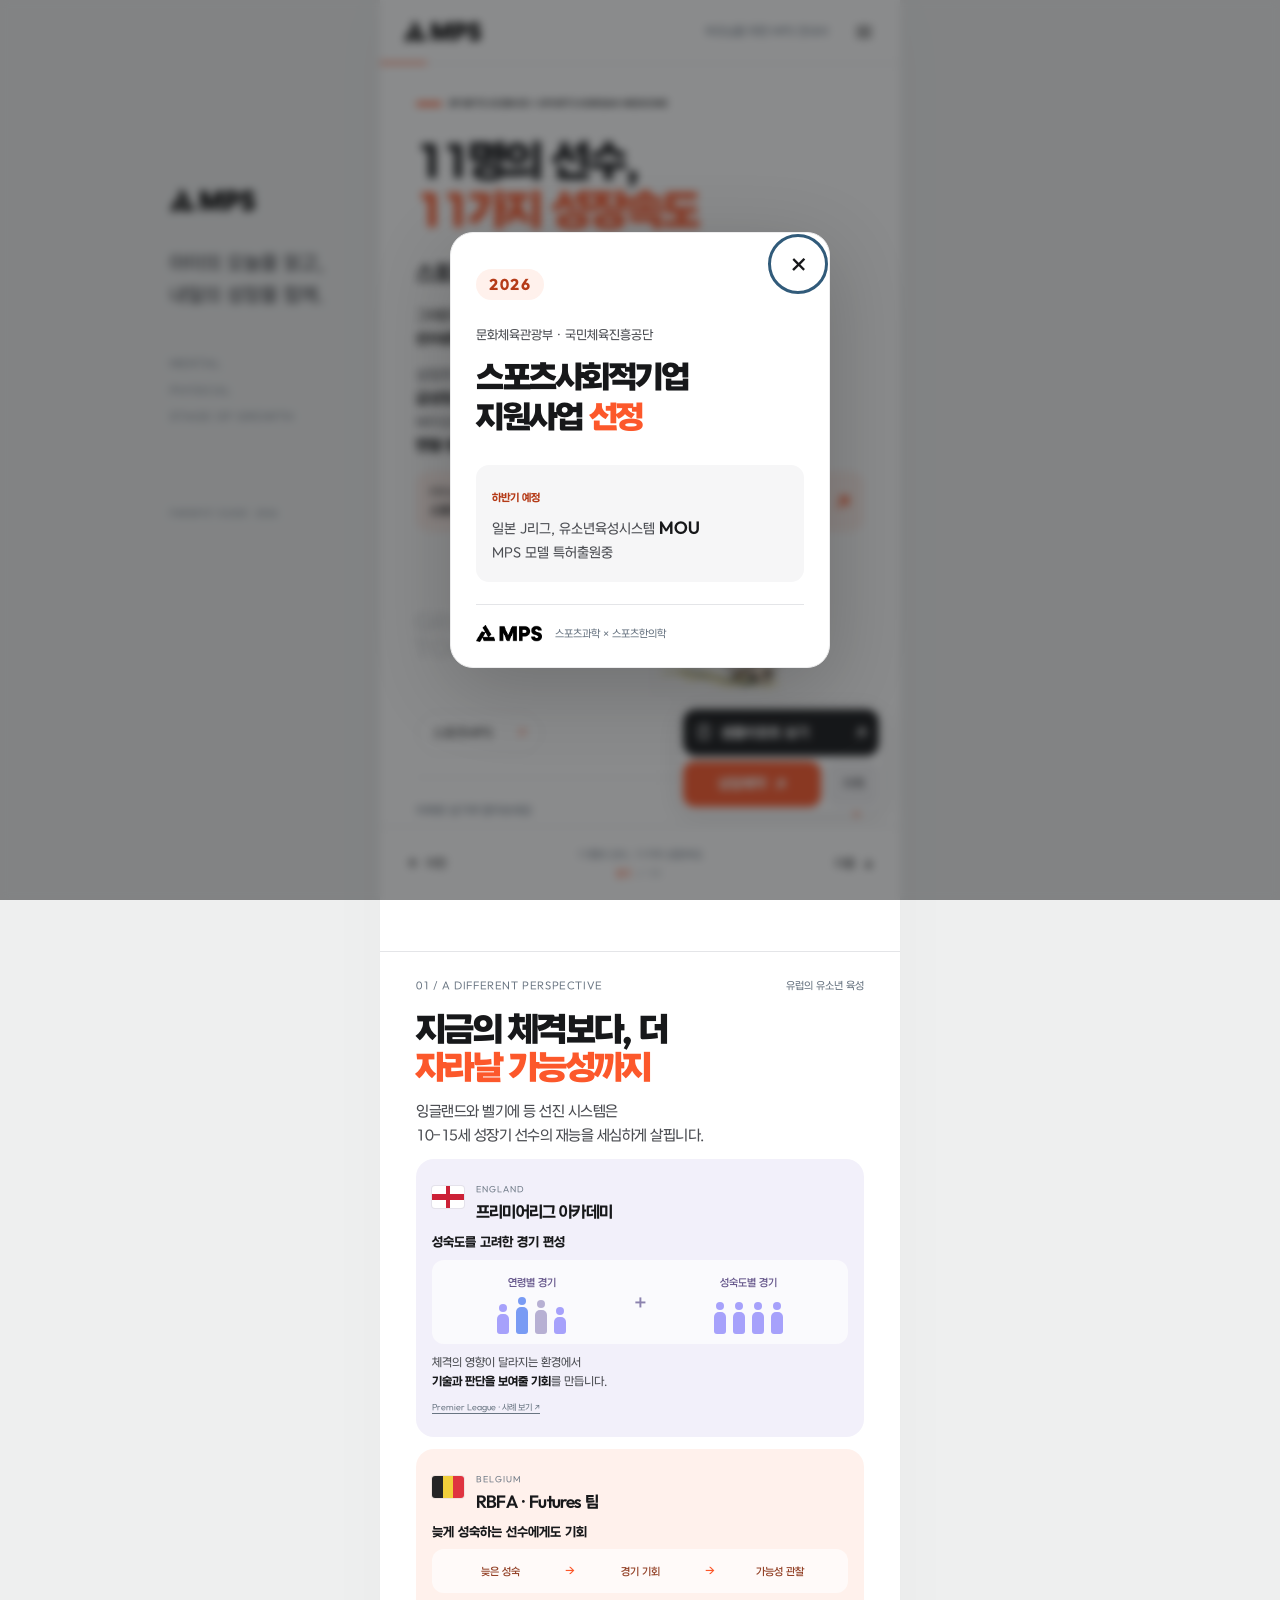
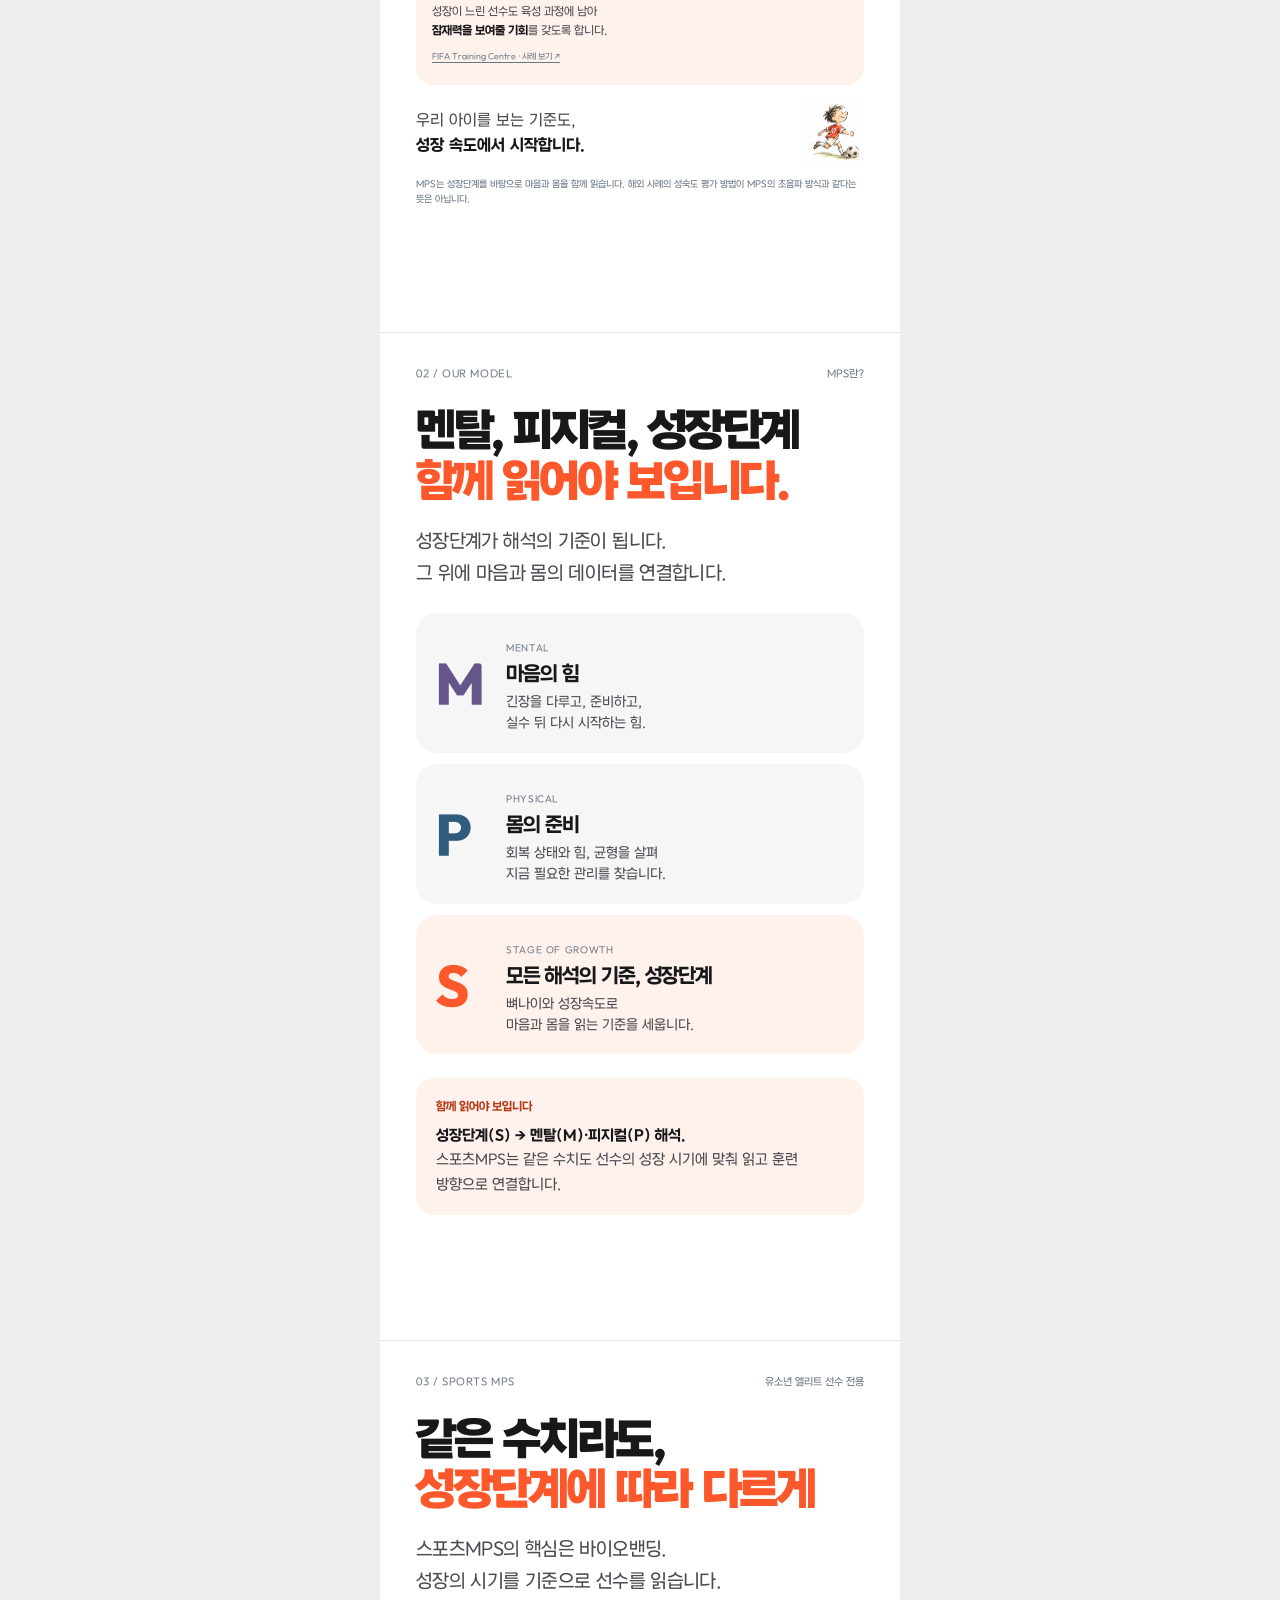
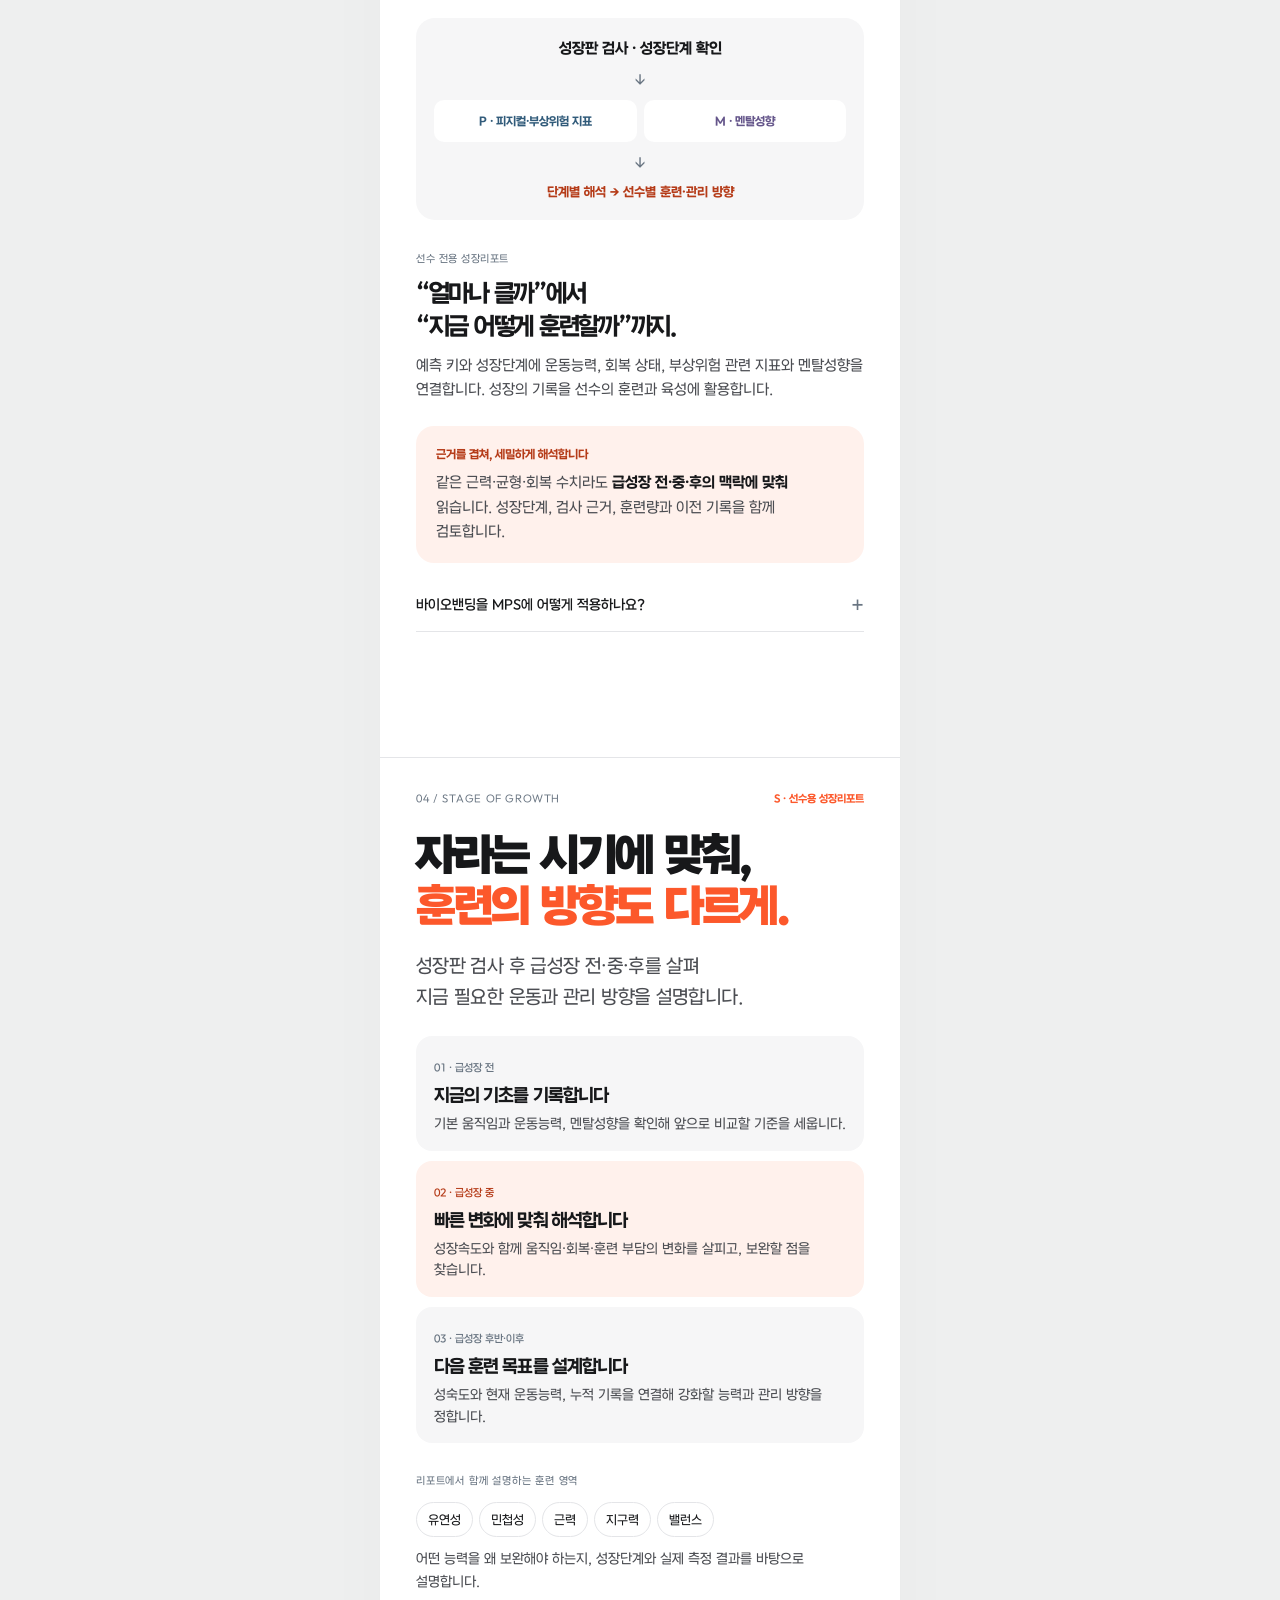
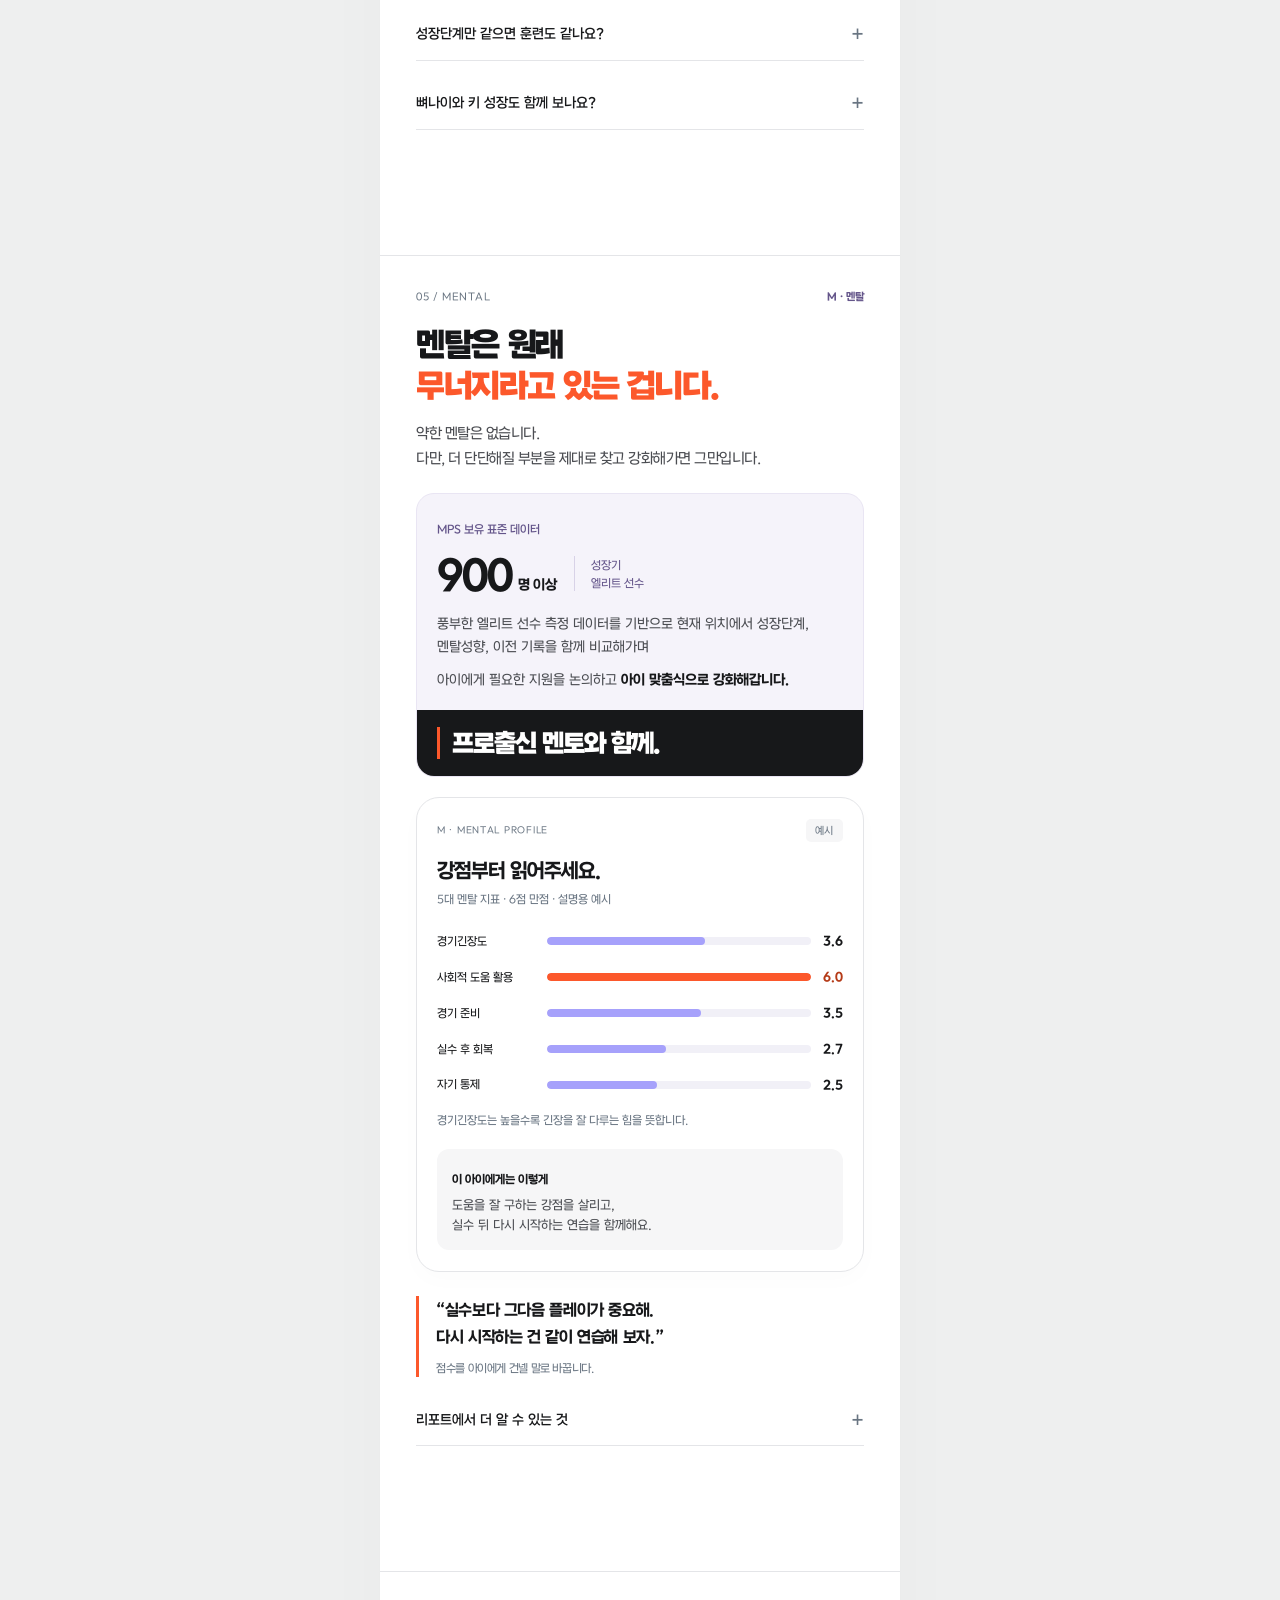
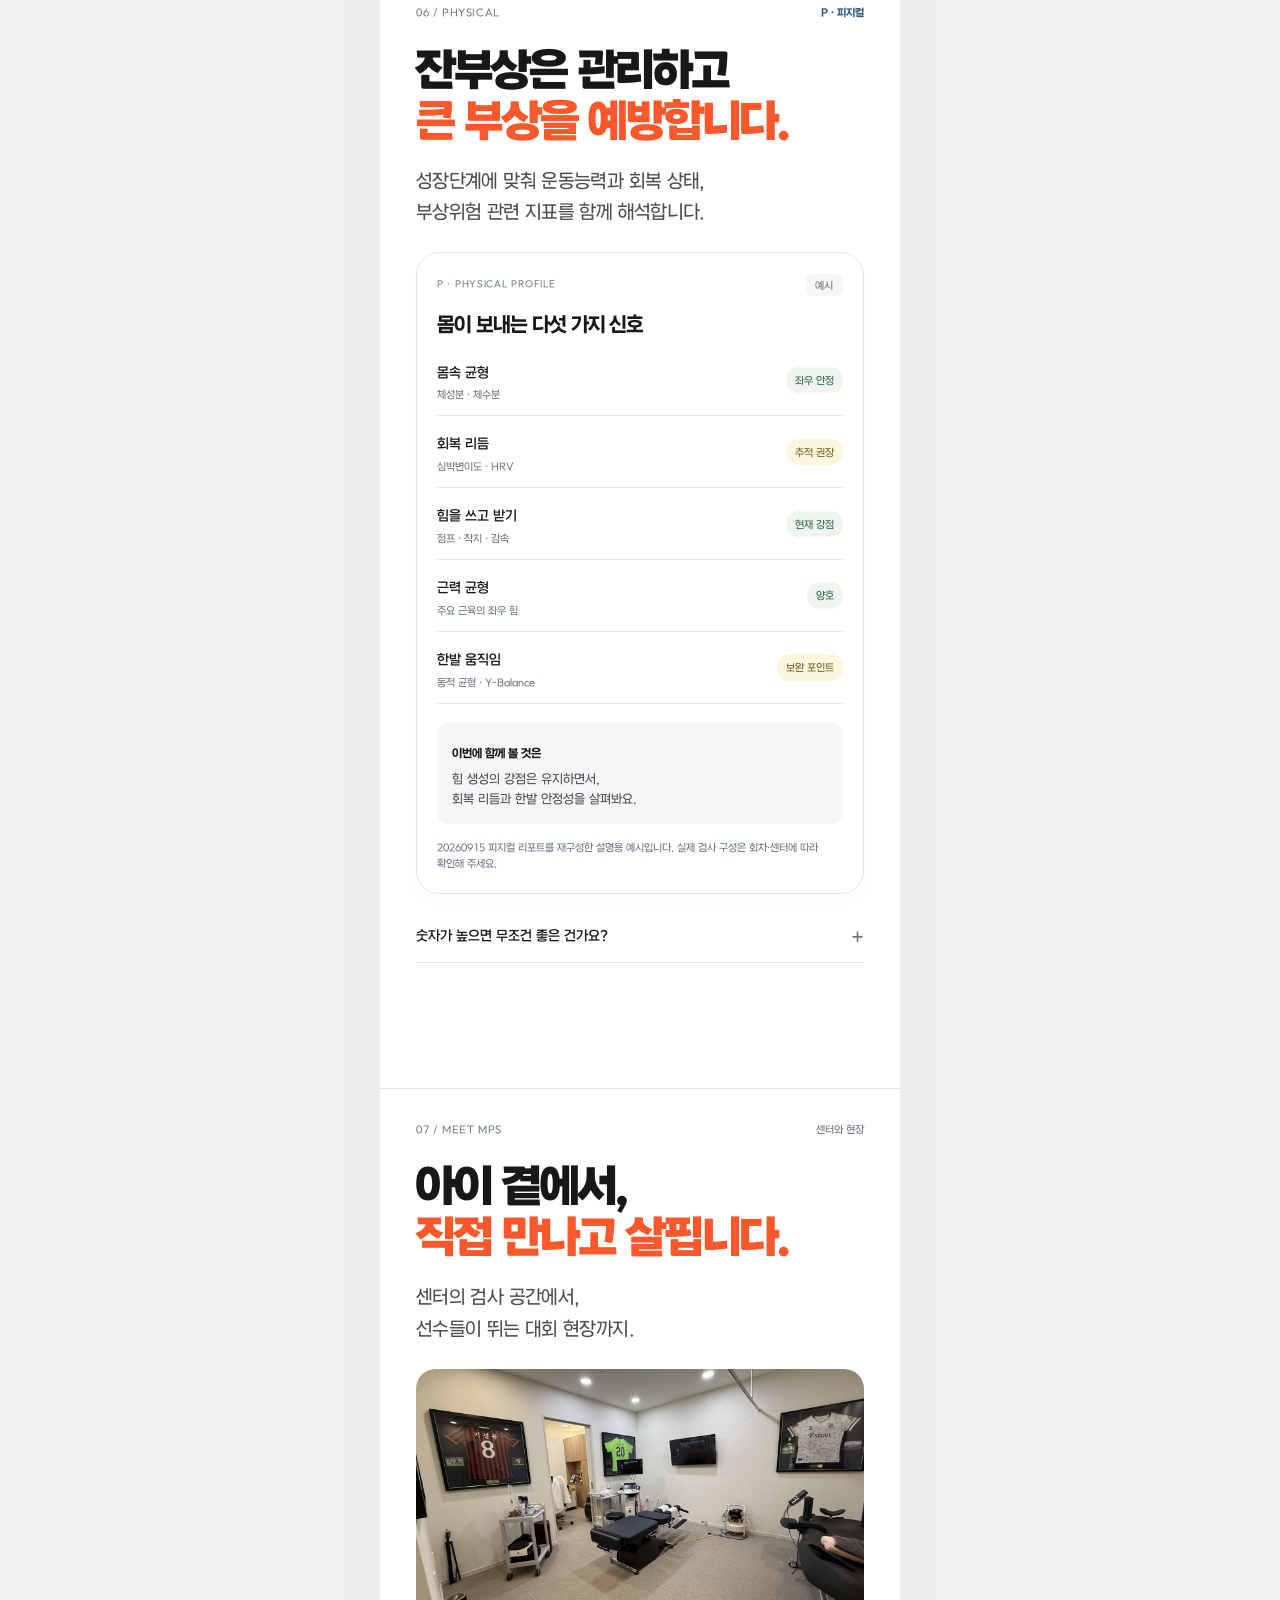
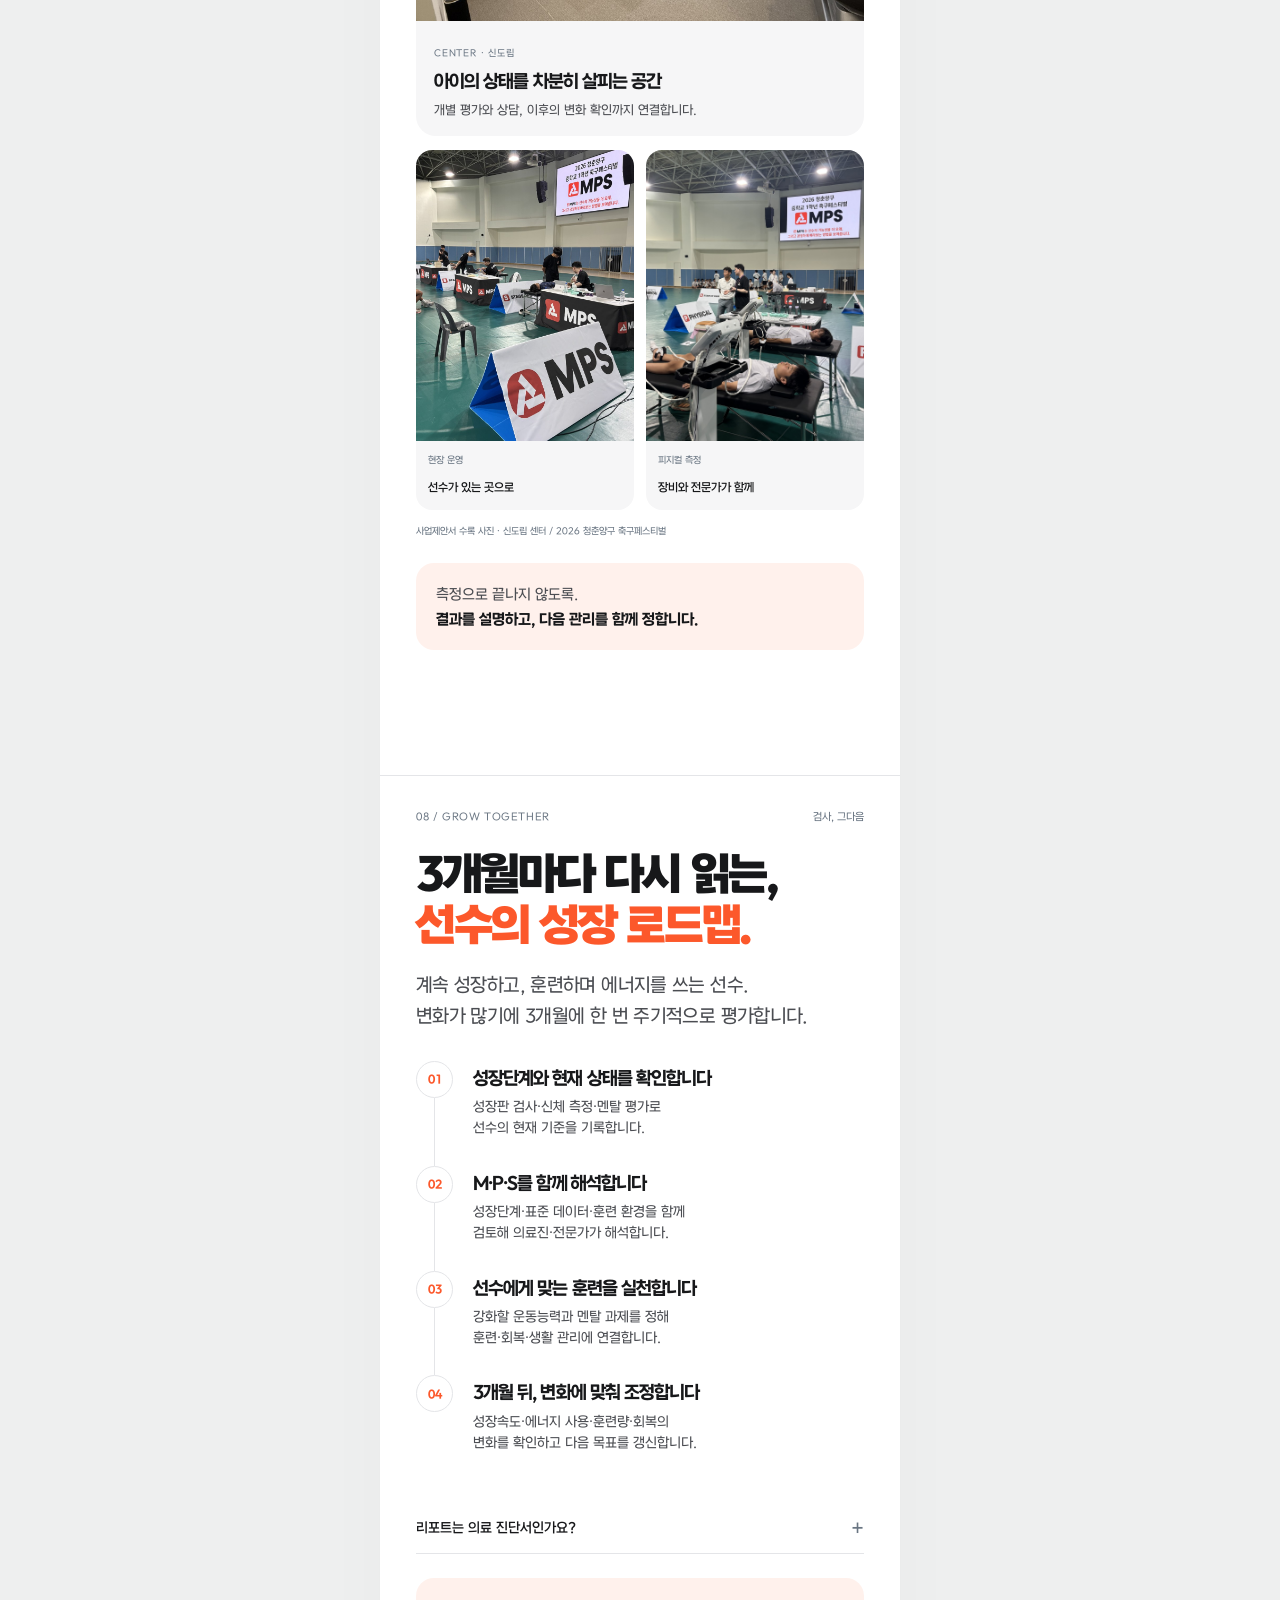
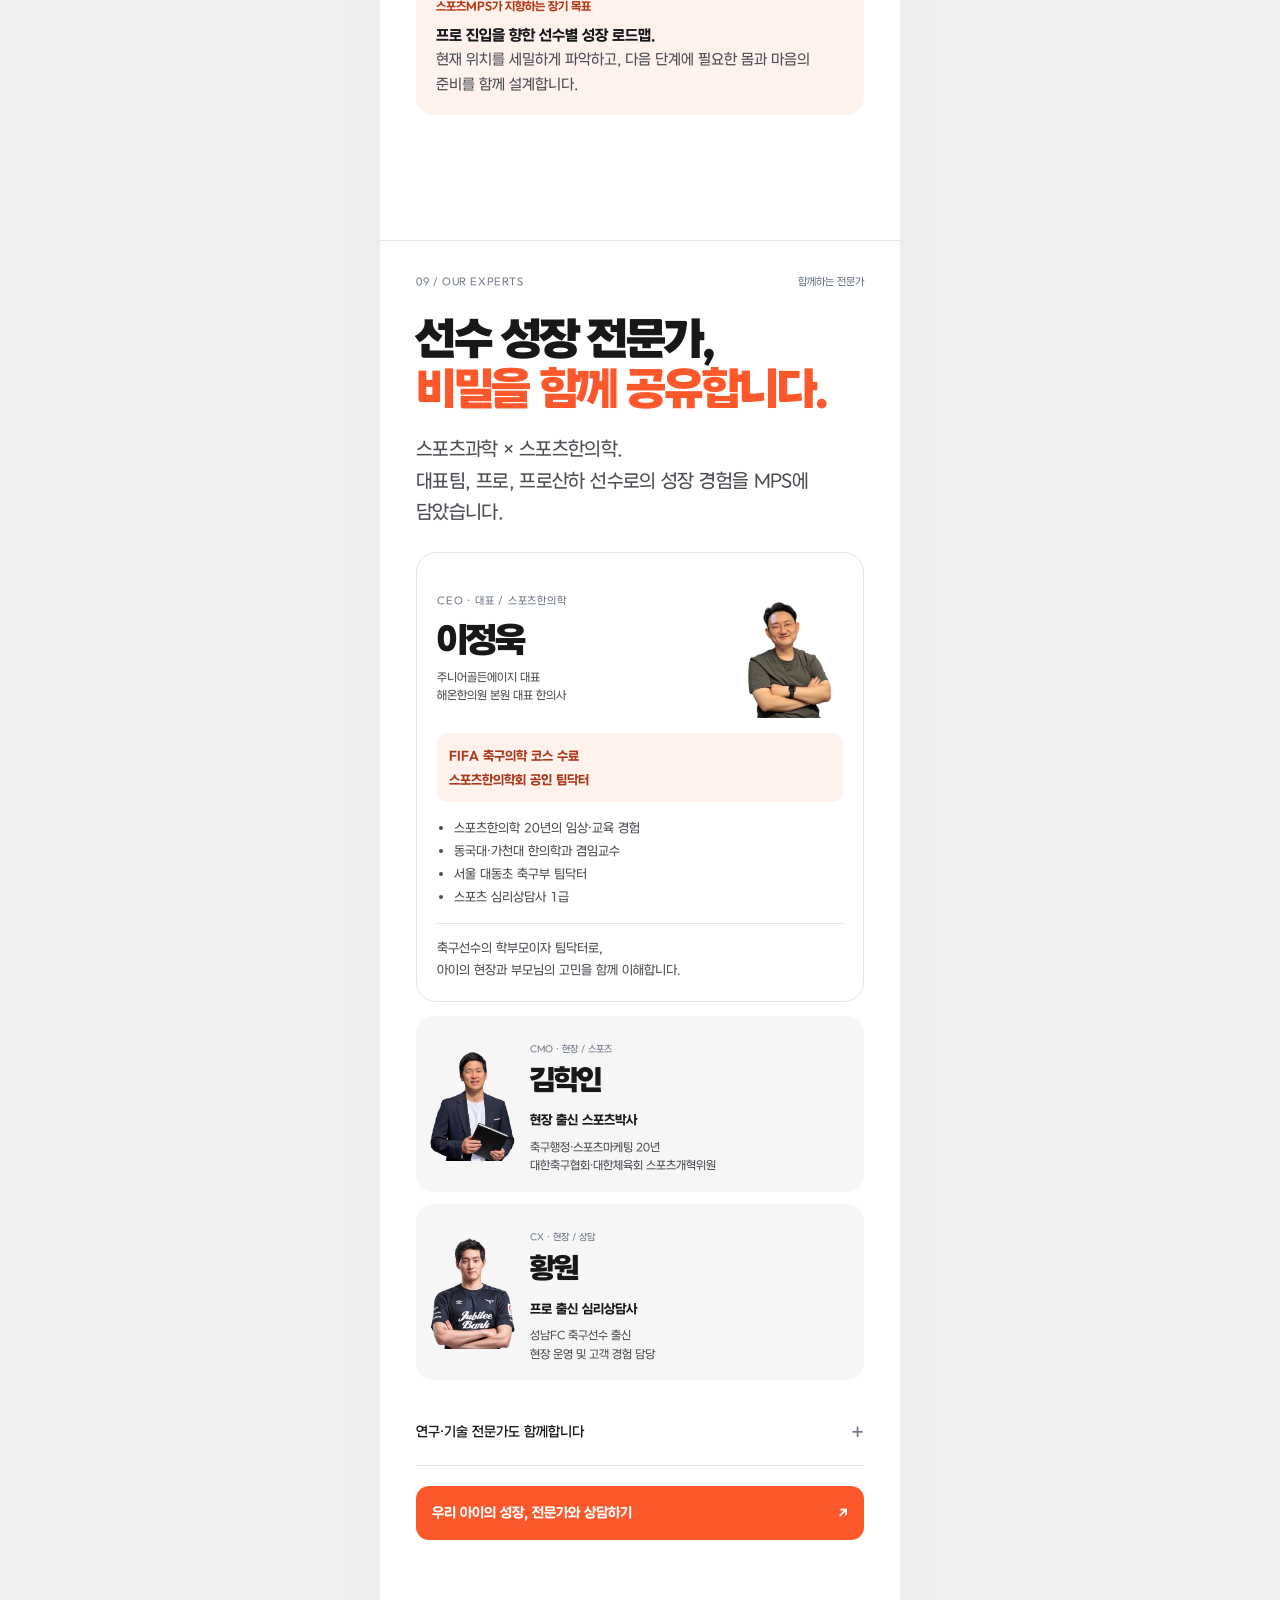
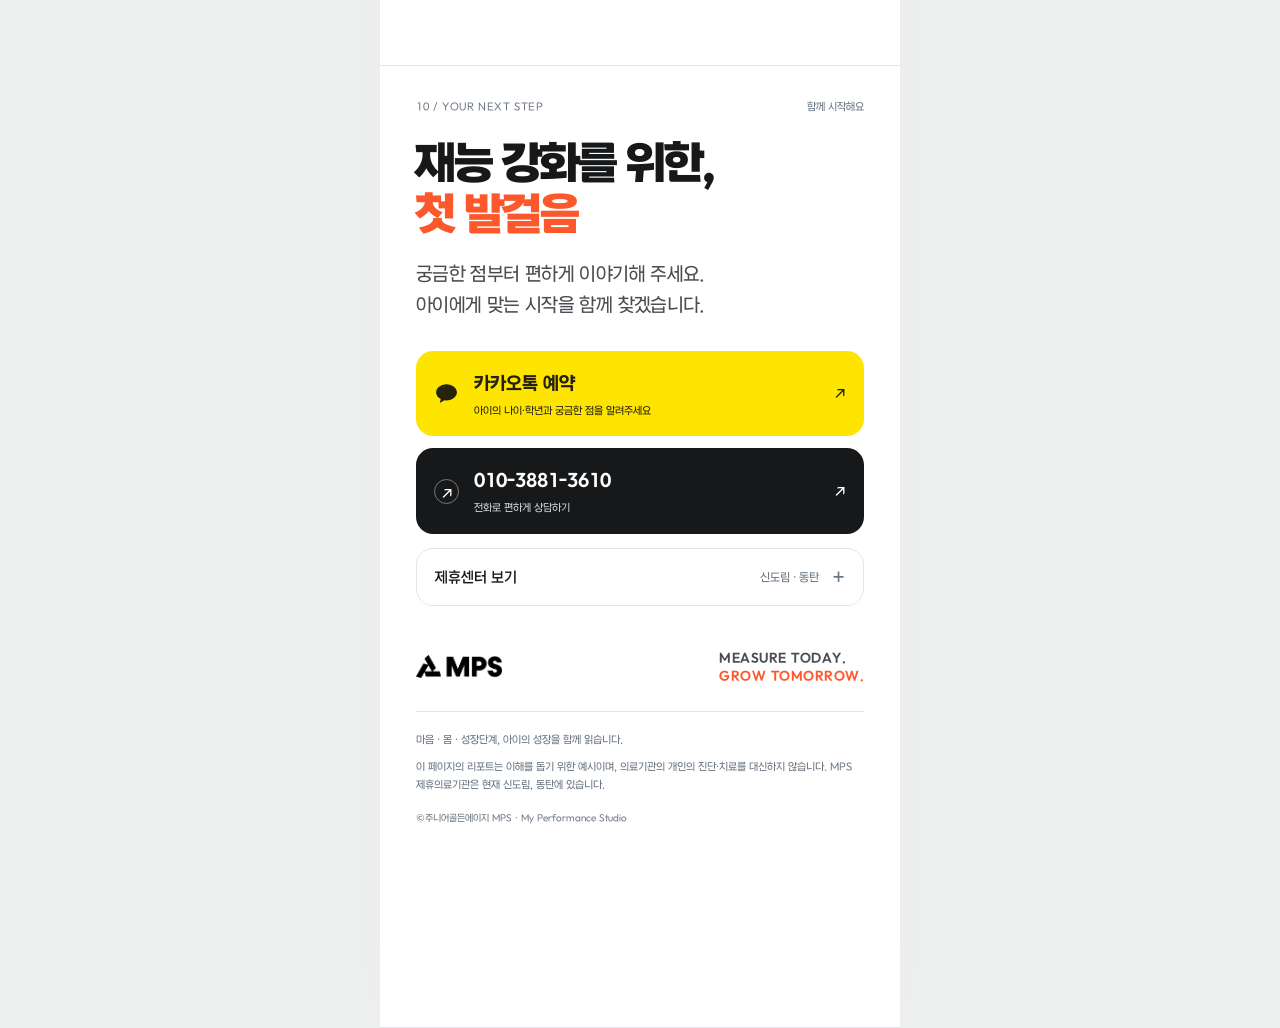
==== commit 1cd68542: "update" ====
--- a/index.a2z.html
+++ b/index.a2z.html
@@ -26,9 +26,9 @@
 <div class="eyebrow"><span class="orange-line"></span> SPORTS SCIENCE × SPORTS KOREAN MEDICINE</div>
 <h1 id="title-intro">11명의 선수,<br><em>11가지 성장속도</em></h1>
 <p class="lead cover-foundation"><strong>스포츠과학 × 스포츠한의학</strong></p>
-<p class="cover-mission"><strong>그라운드의 기술은 감독님이</strong><br>눈에 보이지 않는 모든 것은 MPS가 측정부터 강화까지</p>
+<p class="cover-mission"><span>그라운드의 기술은 감독님이</span><strong>선수성장은 MPS가</strong></p>
 <p class="intro-copy">성장판 검사로 확인한<br><strong>급성장 이전, 가속·중반·감속, 종료 단계.</strong><br>바이오밴딩을 기반으로 같은 수치도 다르게 읽고,<br><strong>멘탈·운동능력·부상위험 지표</strong>를 정밀하게 해석합니다.</p>
-<a class="cover-doctor" href="#experts"><span>FIFA 축구의학 수료<br><strong>스포츠한의학회 공인 팀닥터와 함께합니다.</strong></span><b aria-hidden="true">↗</b></a>
+<a class="cover-doctor" href="#experts"><span>FIFA 축구의학 수료<br><strong>스포츠한의학회 공인 팀닥터, 스포츠심리상담사와 함께합니다.</strong></span><b aria-hidden="true">↗</b></a>
 <div class="cover-art"><span class="art-word" aria-hidden="true">GROW<br>TOGETHER.</span><img src="assets/images/soccer-boy.png" alt="빨간 유니폼을 입고 즐겁게 공을 차는 아이" width="400" height="440" fetchpriority="high"></div>
 <div class="cover-tags"><a href="#sports">스포츠MPS <span>↗</span></a></div>
 <a href="#europe" class="scroll-hint">아래로 넘기며 알아보세요 <span>↓</span></a>
@@ -76,8 +76,8 @@
 <section class="page" id="mental" data-title="멘탈 · 마음을 읽는 리포트" aria-labelledby="title-mental">
 <div class="section-meta"><span>05 / MENTAL</span><span class="domain mental-color">M · 멘탈</span></div>
 <h2 id="title-mental">멘탈은 원래<br><em>무너지라고 있는 겁니다.</em></h2>
-<p class="lead">약한 멘탈은 없습니다.<br>다만, 더 단단해질 부분이 있을 뿐입니다.</p>
-<div class="mental-reference"><span>MPS 보유 표준 데이터</span><div><strong>900<span>명 이상</span></strong><p>성장기 엘리트 선수</p></div><p>선수 집단에서의 현재 위치에 성장단계·멘탈성향·이전 기록을 함께 놓고, 아이에게 필요한 지원을 구체화합니다.</p></div>
+<p class="lead">약한 멘탈은 없습니다.<br>다만, 더 단단해질 부분을 제대로 찾고 강화해가면 그만입니다.</p>
+<div class="mental-reference"><span>MPS 보유 표준 데이터</span><div class="mental-stat"><strong>900<span>명 이상</span></strong><p>성장기<br>엘리트 선수</p></div><p><span class="mental-copy-part">풍부한 엘리트 선수 측정 데이터를 기반으로 현재 위치에서 성장단계, 멘탈성향, 이전 기록을 함께 비교해가며</span> <span class="mental-copy-part">아이에게 필요한 지원을 논의하고 <b>아이 맞춤식으로 강화해갑니다.</b></span></p><p class="mental-mentor"><strong>프로출신 멘토와 함께.</strong></p></div>
 <div class="report"><div class="report-heading"><span>M · MENTAL PROFILE</span><span class="sample">예시</span></div><h3>강점부터 읽어주세요.</h3><p class="caption">5대 멘탈 지표 · 6점 만점 · 설명용 예시</p>
 <div class="bar-chart" aria-label="멘탈 예시: 경기긴장도 3.6, 사회적 도움 활용 6.0, 경기 준비 3.5, 실수 후 회복 2.7, 자기 통제 2.5. 각 6점 만점.">
 <div class="bar-row"><span>경기긴장도</span><div class="bar-track"><i style="--value:60%"></i></div><b>3.6</b></div>
@@ -122,8 +122,8 @@
 </section>
 <section class="page experts" id="experts" data-title="함께하는 전문가" aria-labelledby="title-experts">
 <div class="section-meta"><span>09 / OUR EXPERTS</span><span>함께하는 전문가</span></div>
-<h2 id="title-experts">선수를 이해하는 전문가,<br><em>성장을 함께 합니다.</em></h2>
-<p class="lead">스포츠과학 × 스포츠한의학.<br>임상과 현장, 상담의 경험을 MPS에 담았습니다.</p>
+<h2 id="title-experts">선수 성장 전문가,<br><em>비밀을 함께 공유합니다.</em></h2>
+<p class="lead">스포츠과학 × 스포츠한의학.<br>대표팀, 프로, 프로산하 선수로의 성장 경험을 MPS에 담았습니다.</p>
 <article class="expert-lead">
 <div class="expert-heading"><div><span class="small-label">CEO · 대표 / 스포츠한의학</span><h3>이정욱</h3><p>주니어골든에이지 대표<br>해온한의원 본원 대표 한의사</p></div><img src="assets/images/team/lee.png" alt="이정욱 대표" loading="lazy" width="140" height="170"></div>
 <div class="expert-credentials"><strong>FIFA 축구의학 코스 수료</strong><strong>스포츠한의학회 공인 팀닥터</strong></div>
@@ -140,12 +140,12 @@
 
 <section class="page closing" id="contact" data-title="예약 · 상담 · 제휴센터" aria-labelledby="title-contact">
 <div class="section-meta"><span>10 / YOUR NEXT STEP</span><span>함께 시작해요</span></div>
-<h2 id="title-contact">우리 아이 재능 강화를 위한,<br><em>첫 발걸음</em></h2>
+<h2 id="title-contact">재능 강화를 위한,<br><em>첫 발걸음</em></h2>
 <p class="lead">궁금한 점부터 편하게 이야기해 주세요.<br>아이에게 맞는 시작을 함께 찾겠습니다.</p>
 <div class="contact-actions"><a class="contact-btn kakao" href="https://pf.kakao.com/_YlxoxhX" target="_blank" rel="noopener noreferrer"><svg width="25" height="25" viewBox="0 0 24 24" fill="currentColor" aria-hidden="true"><path d="M12 3C6.5 3 2 6.5 2 10.8c0 2.7 1.8 5.1 4.5 6.5L5.5 21l4.6-2.5 1.9.1c5.5 0 10-3.5 10-7.8S17.5 3 12 3Z"/></svg><span><b>카카오톡 예약</b><small>아이의 나이·학년과 궁금한 점을 알려주세요</small></span><span>↗</span></a><a class="contact-btn phone" href="tel:01038813610"><span class="phone-icon" aria-hidden="true">↗</span><span><b>010-3881-3610</b><small>전화로 편하게 상담하기</small></span><span>↗</span></a></div>
 <details class="centers" id="centers"><summary>제휴센터 보기 <span>신도림 · 동탄</span></summary><div class="center"><span class="small-label">SEOUL · 신도림</span><h3>해온한의원 스포츠클리닉</h3><p>서울 구로구 신도림동</p><a href="https://map.naver.com/p/search/해온한의원%20신도림" target="_blank" rel="noopener noreferrer">신도림 센터 지도 보기 ↗</a></div><div class="center"><span class="small-label">GYEONGGI · 동탄</span><h3>해온한의원 스포츠클리닉</h3><p>경기 화성시 동탄</p><a href="https://map.naver.com/p/search/해온한의원%20동탄" target="_blank" rel="noopener noreferrer">동탄 센터 지도 보기 ↗</a></div><p class="caption">방문 전 상담으로 검사 가능 항목과 일정을 확인해 주세요.</p></details>
 <div class="closing-brand"><img src="assets/images/logo-black.png" alt="MPS" width="90" height="30"><p>MEASURE TODAY.<br><em>GROW TOMORROW.</em></p></div>
-<footer><p>마음 · 몸 · 성장단계, 아이의 성장을 함께 읽습니다.</p><p>이 페이지의 리포트는 이해를 돕기 위한 예시이며, 개인의 진단·치료를 대신하지 않습니다.</p><span>© MPS · My Performance Studio</span></footer>
+<footer><p>마음 · 몸 · 성장단계, 아이의 성장을 함께 읽습니다.</p><p>이 페이지의 리포트는 이해를 돕기 위한 예시이며, 의료기관의 개인의 진단·치료를 대신하지 않습니다. MPS 제휴의료기관은 현재 신도림, 동탄에 있습니다.</p><span>©주니어골든에이지 MPS · My Performance Studio</span></footer>
 </section>
 </main>
 <nav class="bottom-nav" aria-label="페이지 넘기기"><button id="prev" type="button" aria-label="이전 페이지">↑ <span>이전</span></button><div><span id="page-name">11명의 선수, 11가지 성장속도</span><span class="page-count"><b id="page-number">01</b> / <span id="page-total">11</span></span></div><button id="next" type="button" aria-label="다음 페이지"><span>다음</span> ↓</button></nav>
--- a/assets/css/parents.css
+++ b/assets/css/parents.css
@@ -50,3 +50,26 @@
 .selection-upcoming>span{font-size:10px;color:#b53b18;font-weight:700}
 .selection-upcoming p{font-size:13px;line-height:1.8;margin-top:6px}
 .selection-upcoming strong{font-size:15px;color:var(--ink)}
+
+/* Pro-player mentoring: a distinct closing statement within the mental data card. */
+.mental-reference .mental-mentor{margin-top:18px;padding-top:16px;border-top:2px solid var(--orange);font-size:clamp(21px,6vw,26px);line-height:1.4;letter-spacing:-.045em}
+.mental-reference .mental-mentor strong{font-size:inherit;line-height:inherit;font-weight:800;color:#b53b18}
+
+/* Mental page: statement, evidence, then mentoring, with consistent mobile rhythm. */
+#mental #title-mental{font-size:clamp(25px,7.3vw,30px);line-height:1.35;margin:20px 0 15px;letter-spacing:-.045em}
+#mental>.lead{font-size:14px;line-height:1.8}
+#mental .mental-reference{margin-top:22px;padding:20px;border:1px solid #e9e5f3;border-radius:18px;background:#f5f3fa;overflow:hidden}
+#mental .mental-stat{display:flex;align-items:center;gap:17px;margin:12px 0 16px}
+#mental .mental-stat>strong{font-size:40px;line-height:1.1;white-space:nowrap}
+#mental .mental-stat>strong>span{font-size:13px;margin-left:5px}
+#mental .mental-stat>p{font-size:11px;line-height:1.6;margin:0;padding-left:16px;border-left:1px solid #d8d2e7;color:#64558a}
+#mental .mental-copy-part{display:block;font-size:13px;line-height:1.8}
+#mental .mental-copy-part+.mental-copy-part{margin-top:9px}
+#mental .mental-copy-part b{font-weight:700;color:var(--ink)}
+#mental .mental-mentor{margin:19px -20px -20px;padding:17px 20px;border:0;background:var(--ink);font-size:clamp(19px,5.6vw,23px);line-height:1.4}
+#mental .mental-mentor strong{color:#fff;font-weight:800;display:block;border-left:3px solid var(--orange);padding-left:12px}
+#mental .report{margin-top:20px}
+@media(max-width:359px){#mental .mental-reference{padding:17px}#mental .mental-stat{gap:11px}#mental .mental-stat>strong{font-size:35px}#mental .mental-stat>p{padding-left:11px}#mental .mental-mentor{margin:17px -17px -17px;padding:16px 17px}}
+
+.cover-mission>span{display:block;font-size:13px;font-weight:400;color:#000}
+.cover-mission>strong{display:block;font-size:13px;font-weight:700;color:#000;line-height:inherit;letter-spacing:inherit}
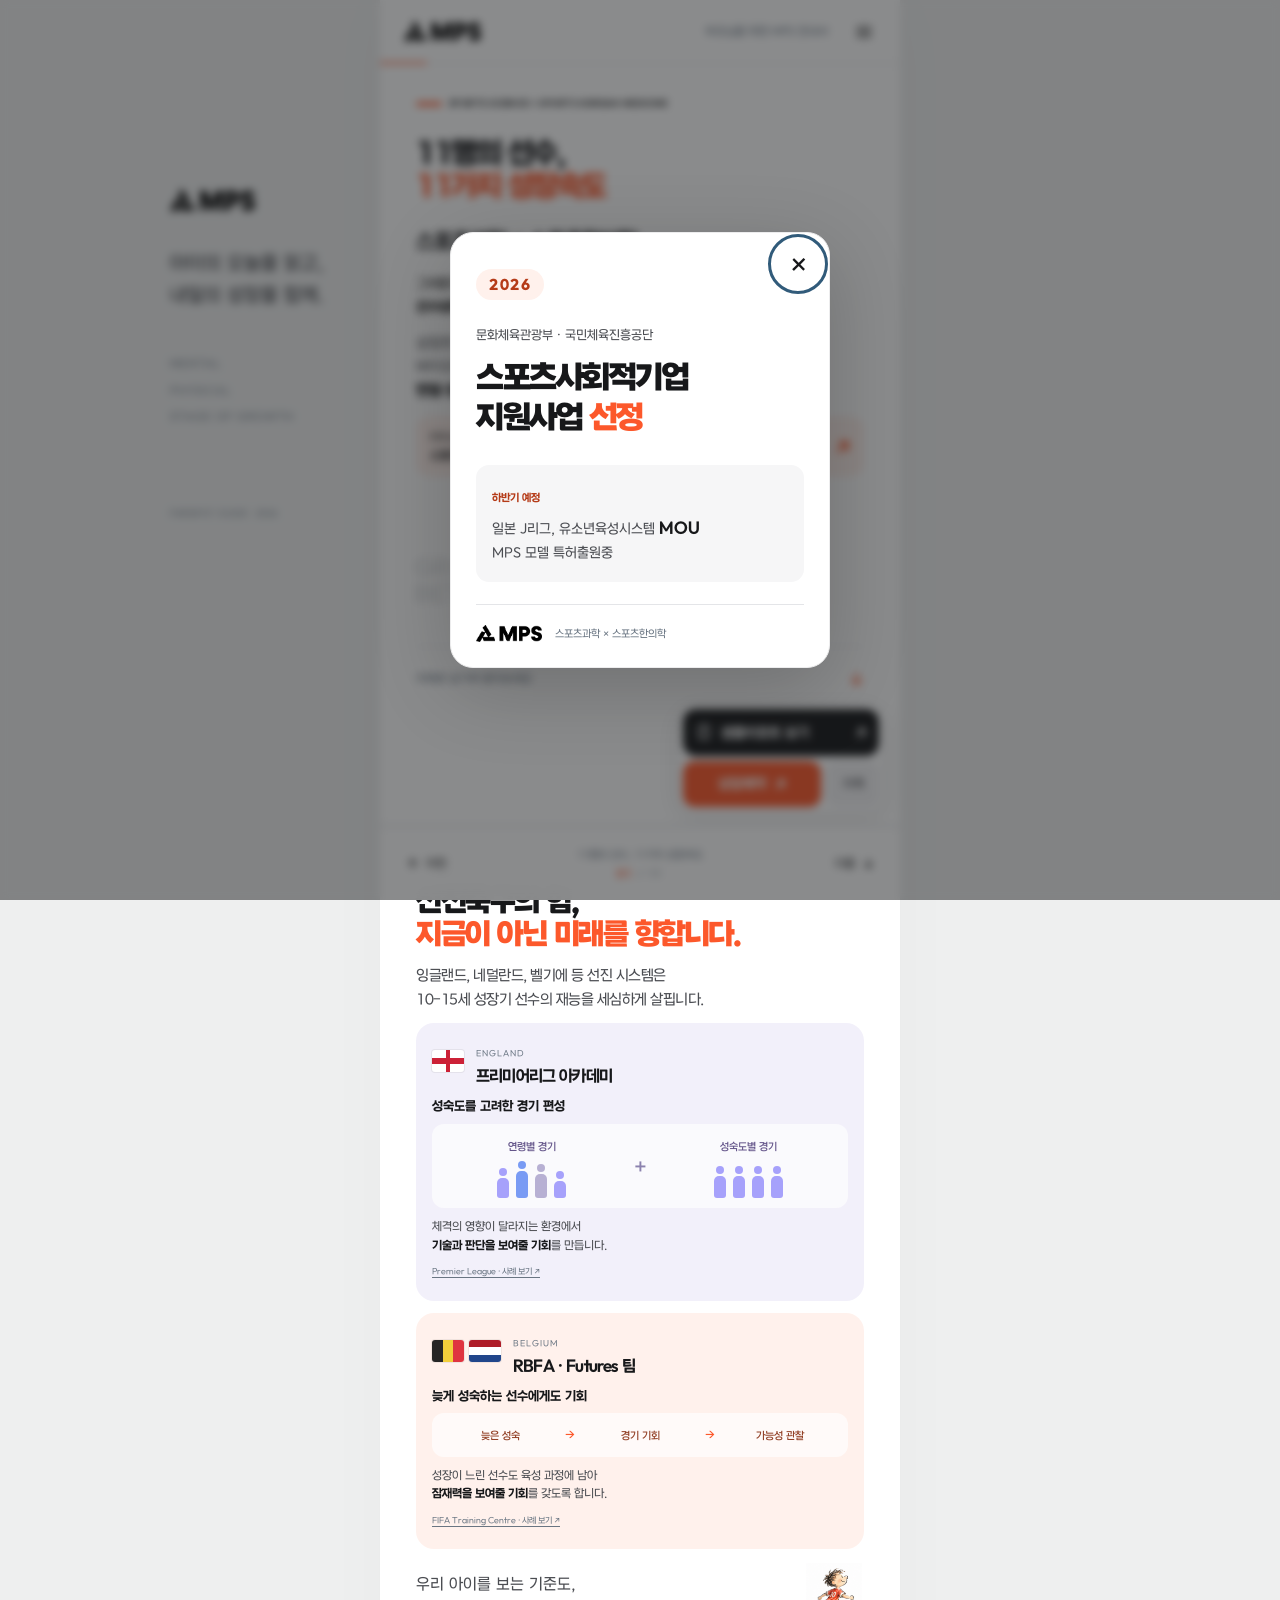
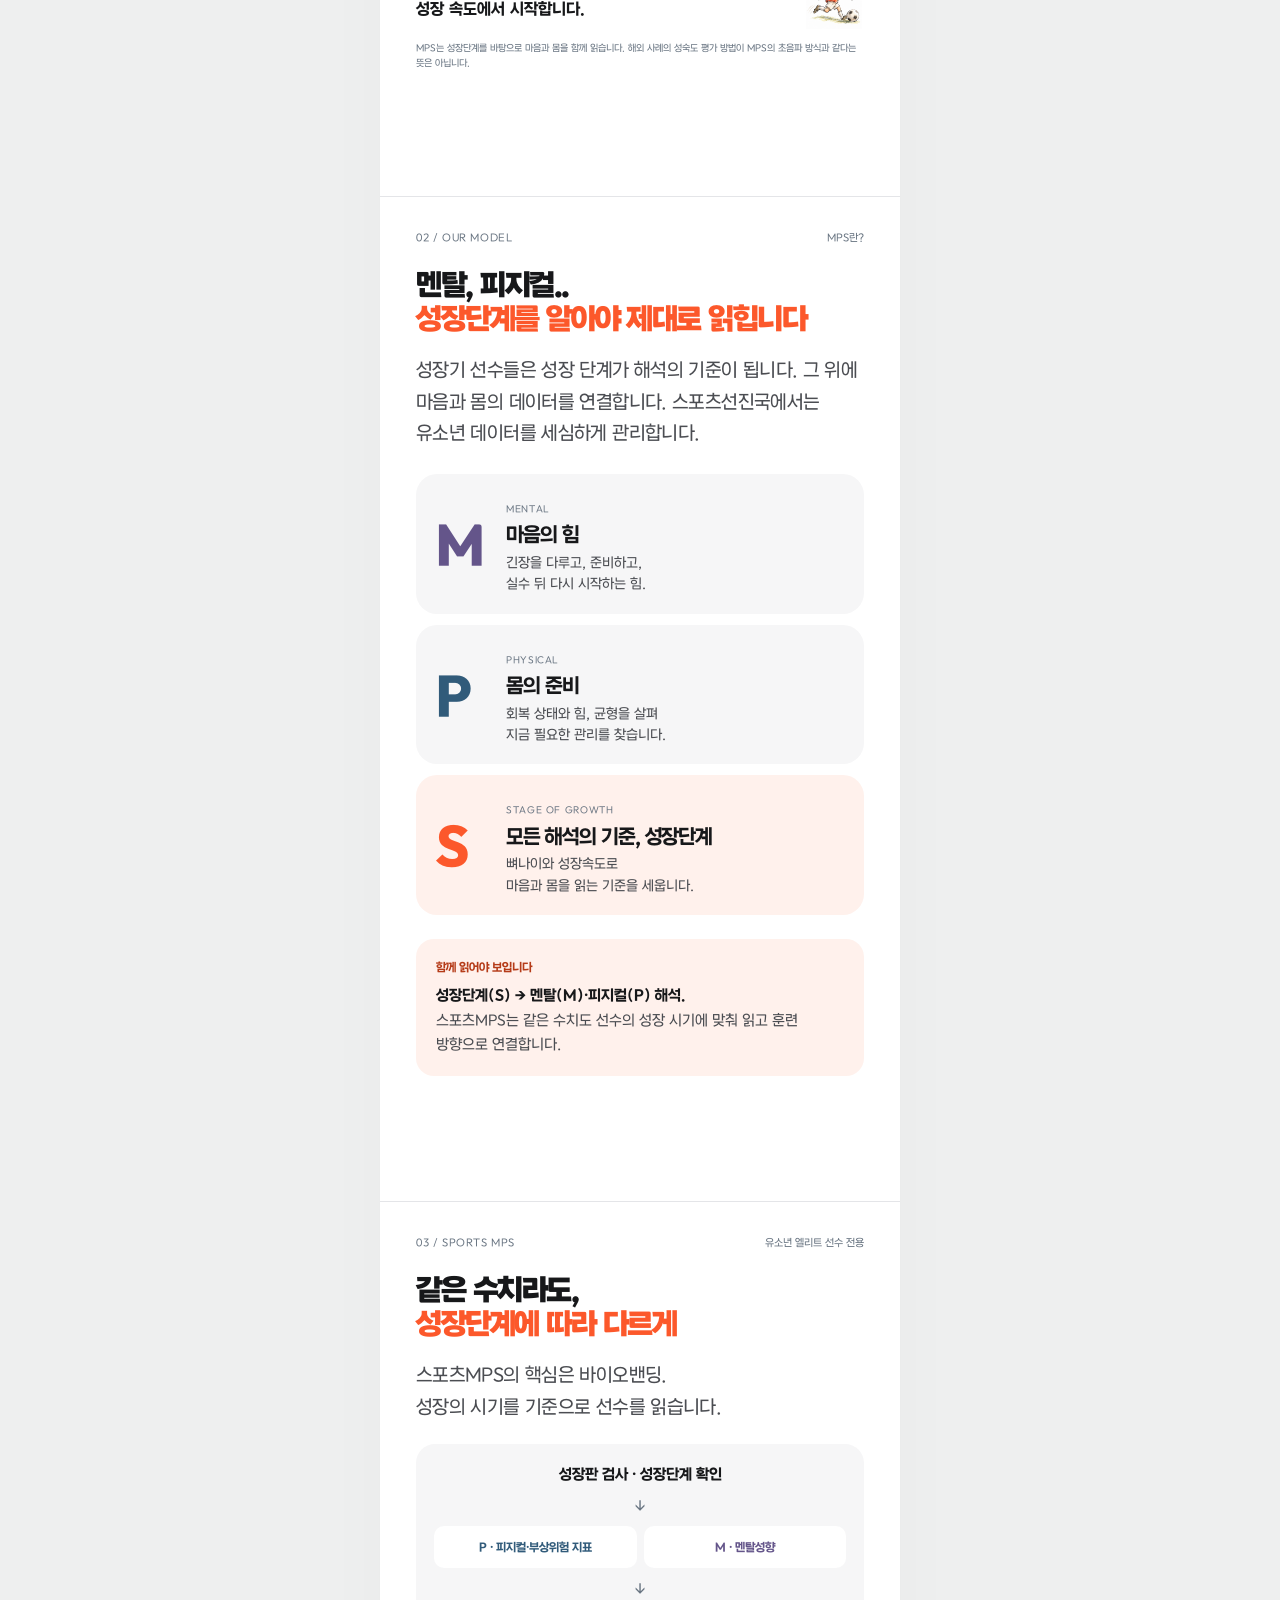
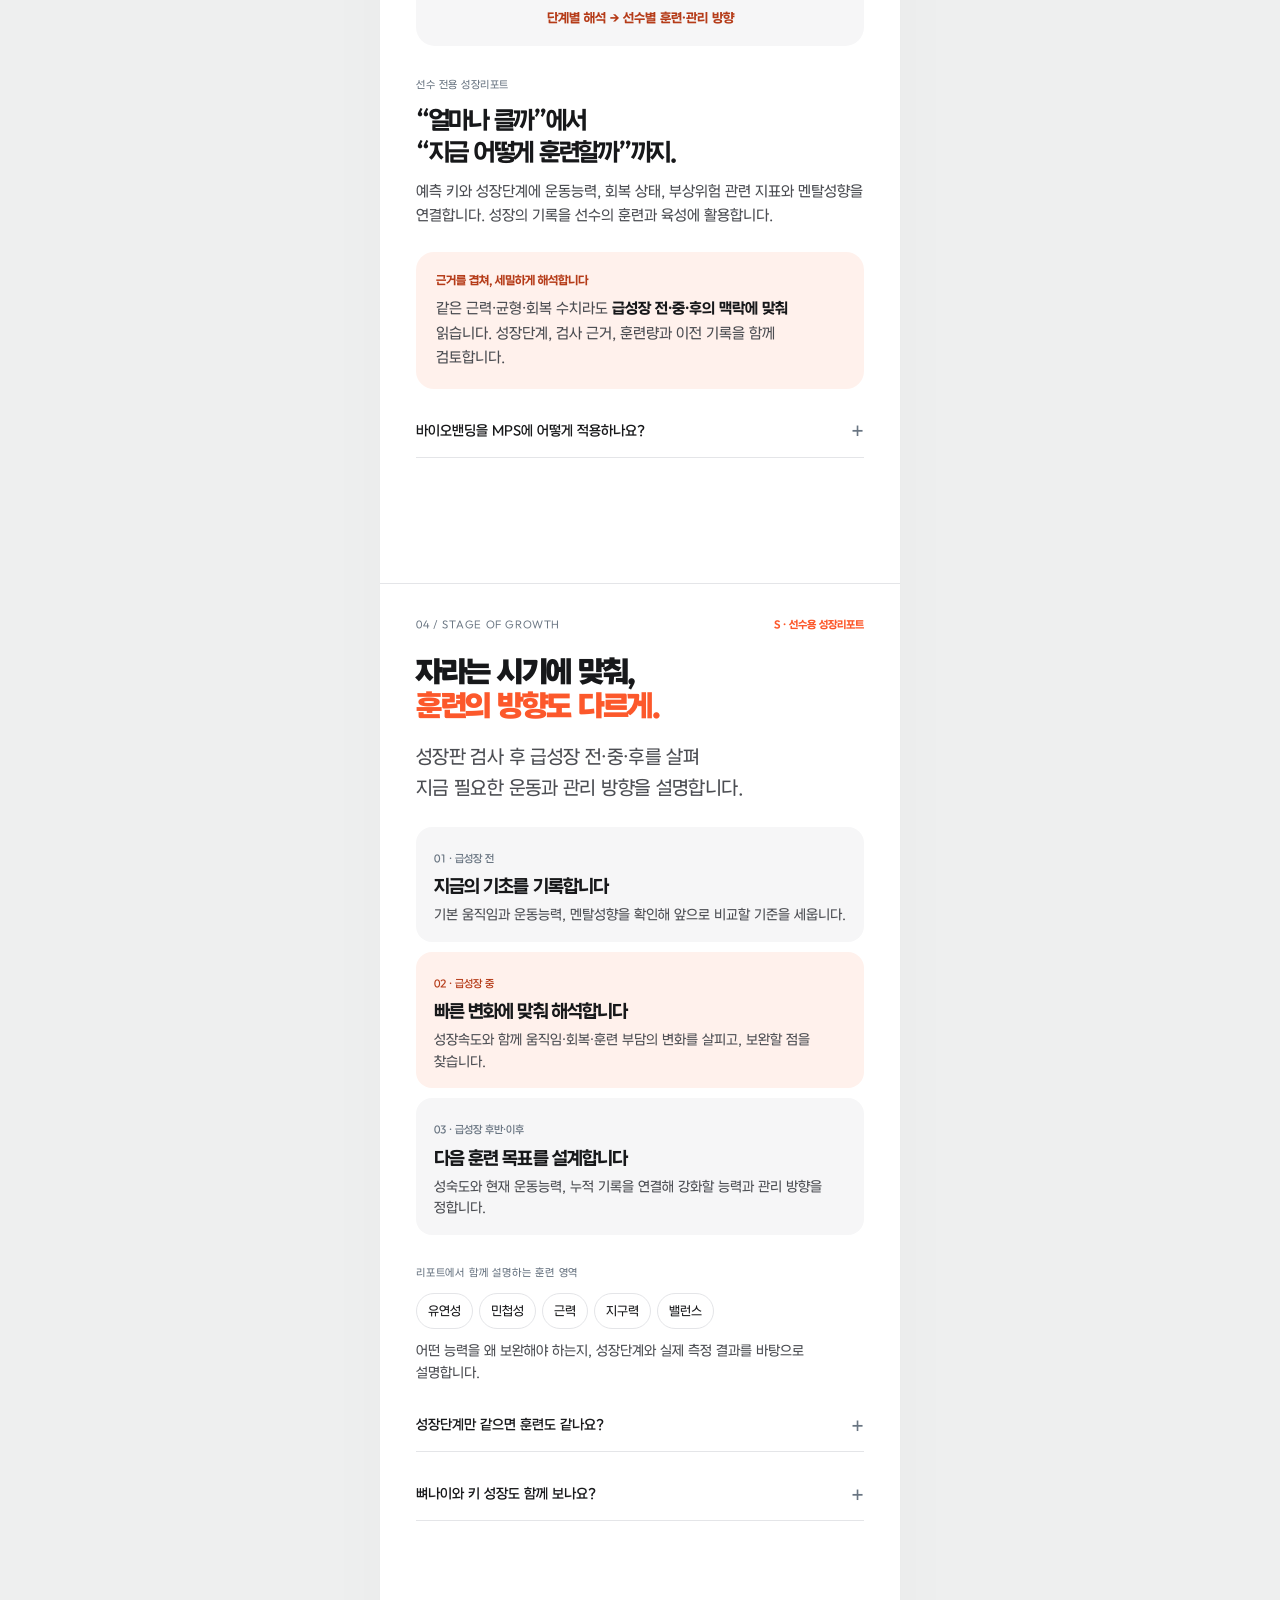
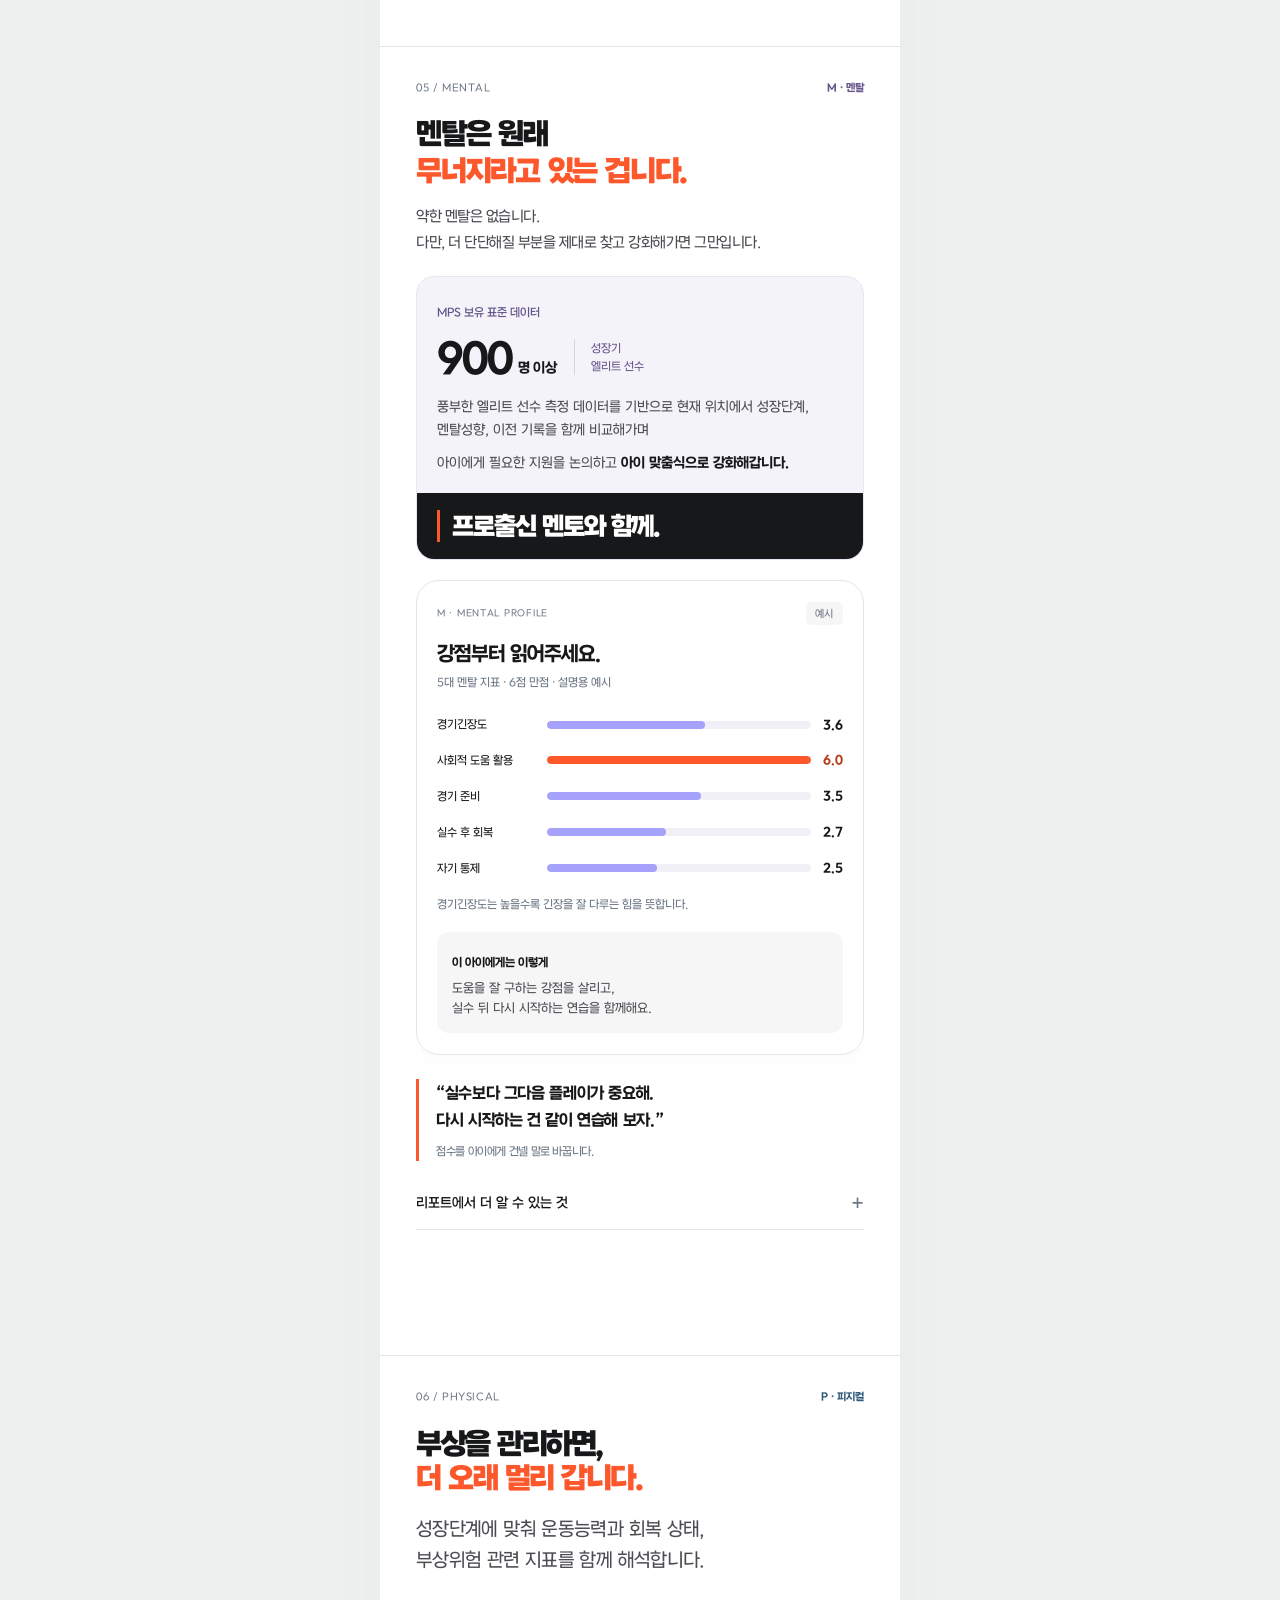
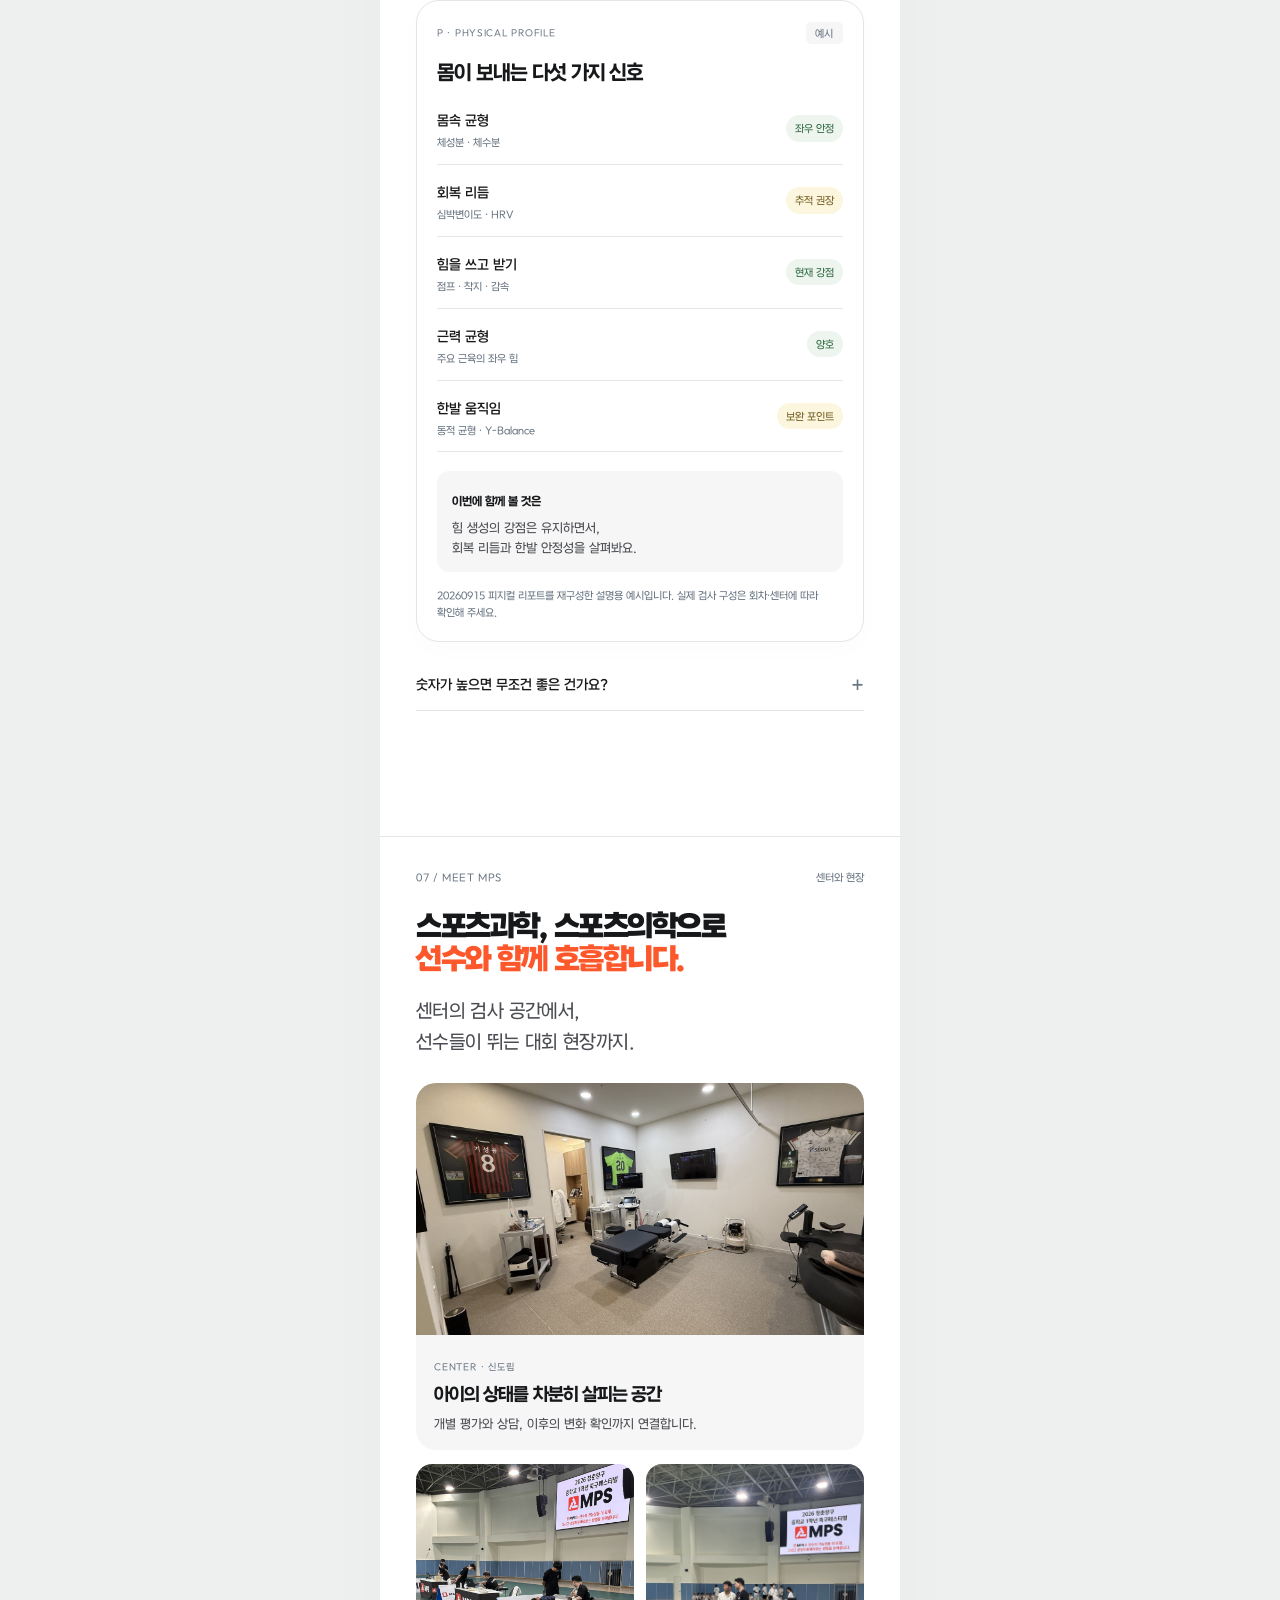
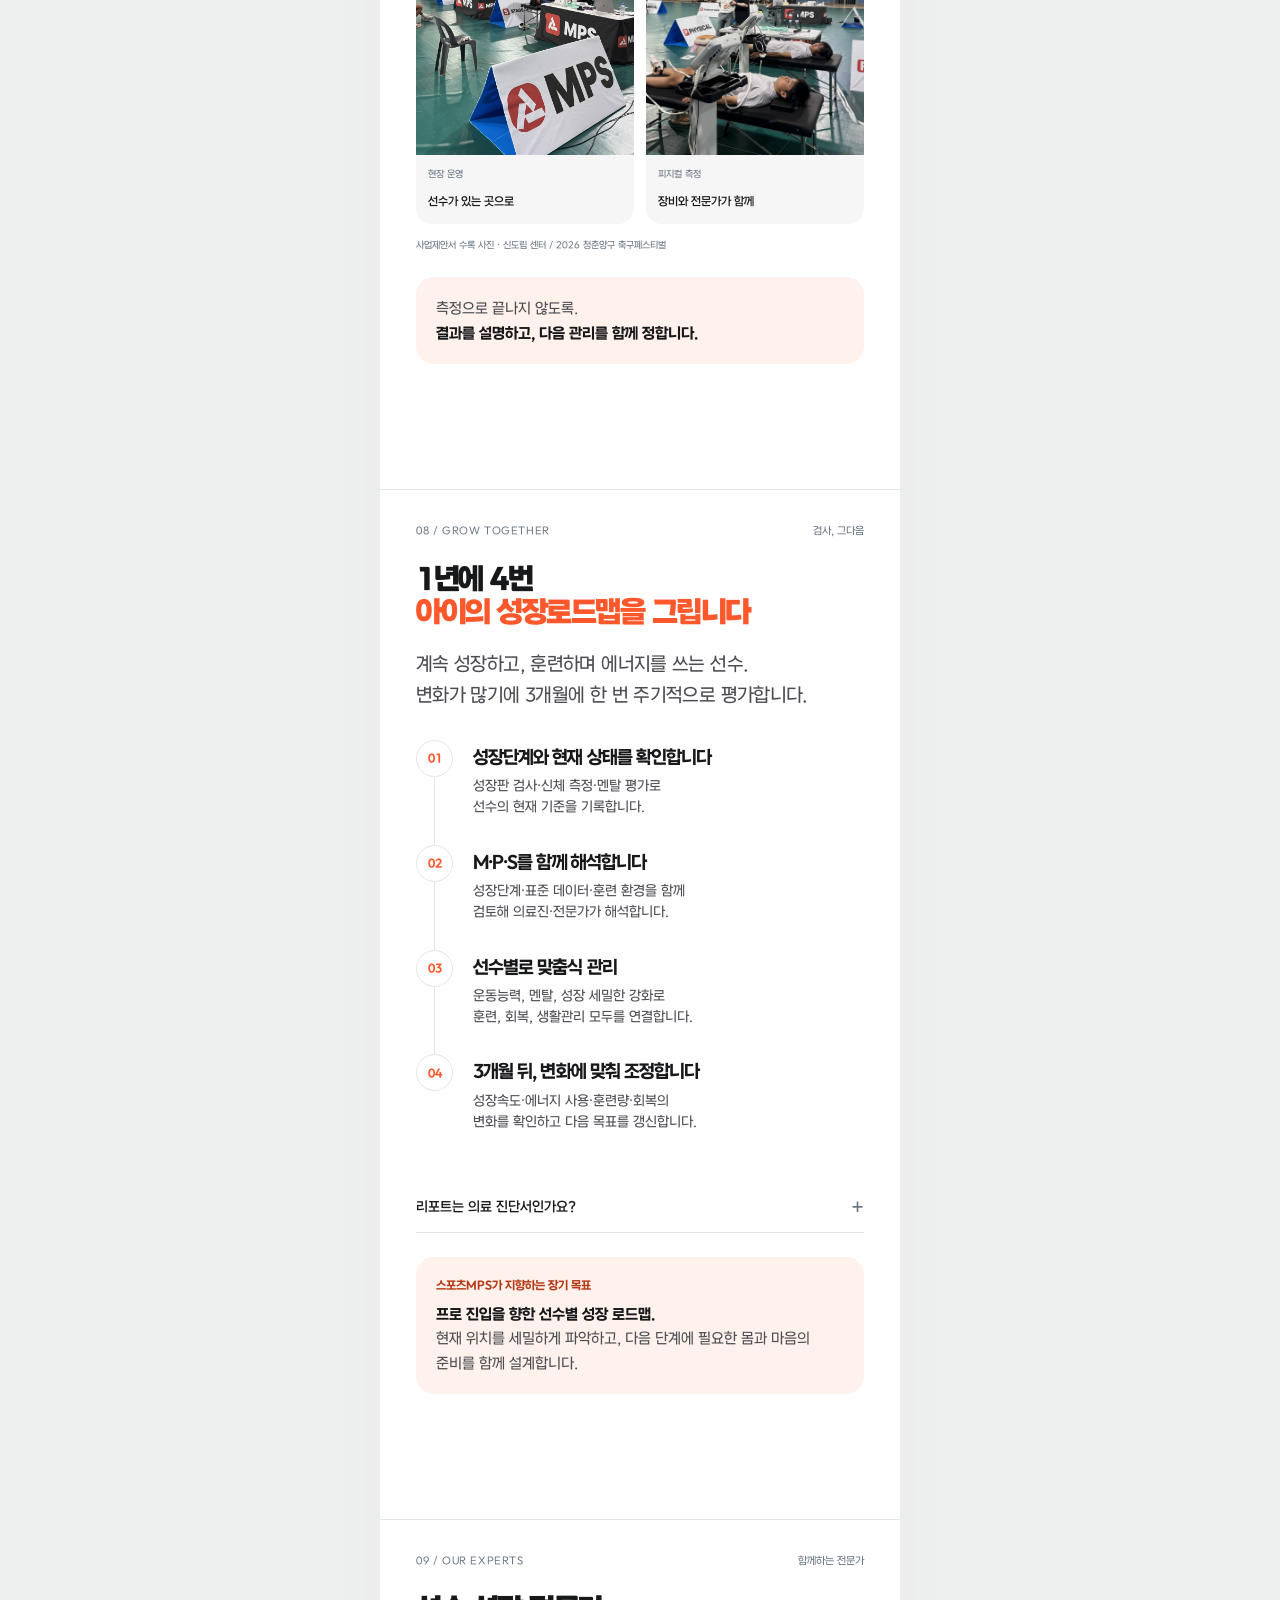
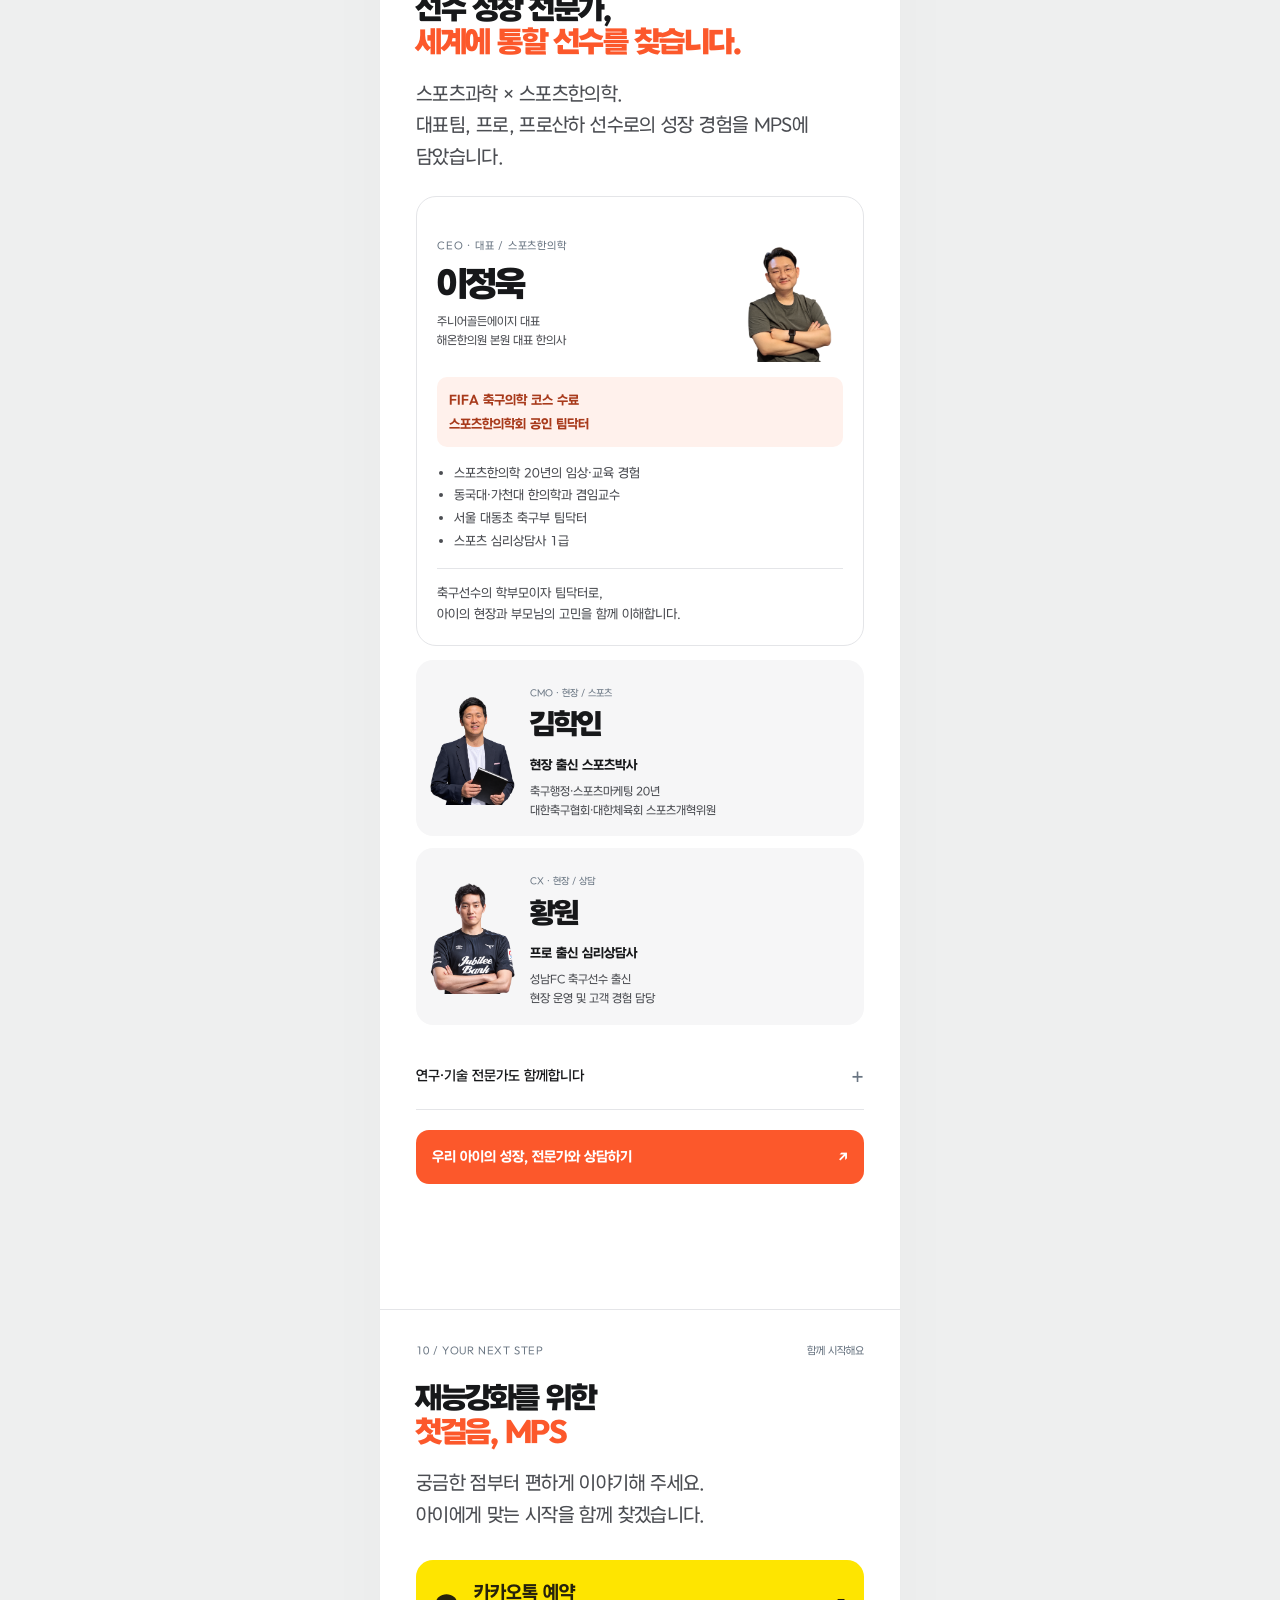
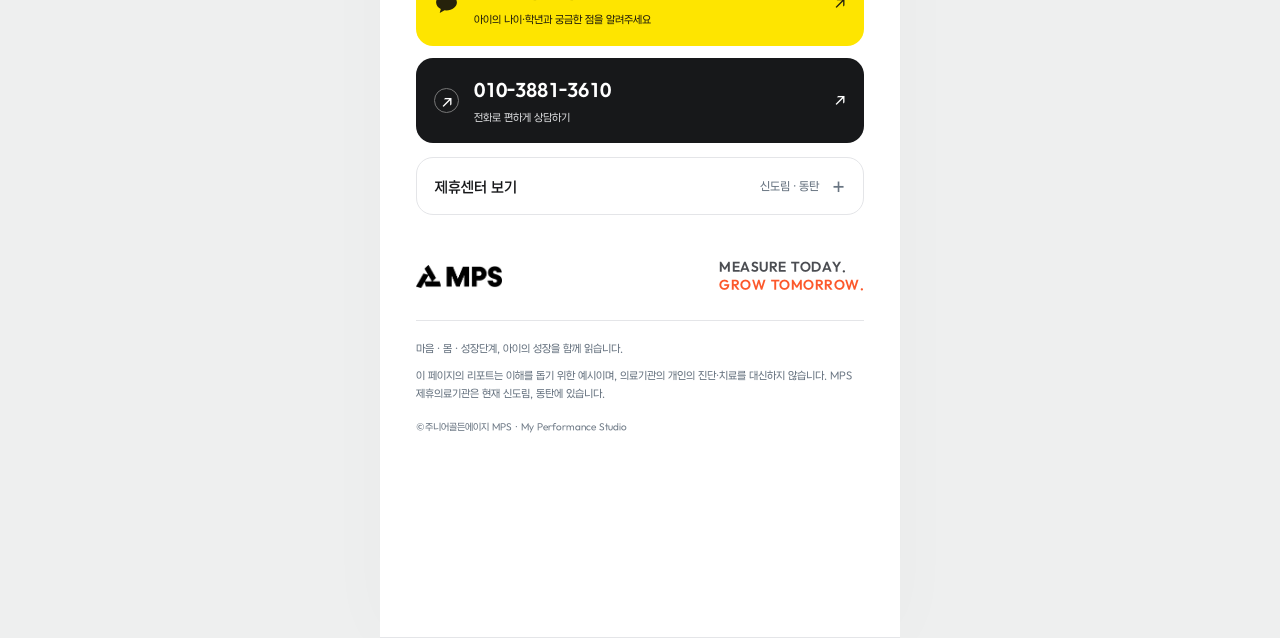
==== commit ef5ae117: "update" ====
--- a/index.a2z.html
+++ b/index.a2z.html
@@ -12,6 +12,7 @@
 <link rel="stylesheet" href="assets/css/reports.css">
 <script src="assets/js/reports.js" defer></script>
 <link rel="stylesheet" href="assets/css/parents.css">
+<link rel="stylesheet" href="assets/css/a2z.css">
 <script src="assets/js/dialogs.js" defer></script>
 </head>
 <body>
@@ -27,27 +28,27 @@
 <h1 id="title-intro">11명의 선수,<br><em>11가지 성장속도</em></h1>
 <p class="lead cover-foundation"><strong>스포츠과학 × 스포츠한의학</strong></p>
 <p class="cover-mission"><span>그라운드의 기술은 감독님이</span><strong>선수성장은 MPS가</strong></p>
-<p class="intro-copy">성장판 검사로 확인한<br><strong>급성장 이전, 가속·중반·감속, 종료 단계.</strong><br>바이오밴딩을 기반으로 같은 수치도 다르게 읽고,<br><strong>멘탈·운동능력·부상위험 지표</strong>를 정밀하게 해석합니다.</p>
+<p class="intro-copy">성장판 검사로 확인한 <strong>급성장 이전, 가속·중반·감속, 종료 단계.</strong><br>바이오밴딩을 기반으로 같은 수치도 다르게 읽고,<br><strong>멘탈·운동능력·부상위험 지표</strong>를 정밀하게 해석합니다.</p>
 <a class="cover-doctor" href="#experts"><span>FIFA 축구의학 수료<br><strong>스포츠한의학회 공인 팀닥터, 스포츠심리상담사와 함께합니다.</strong></span><b aria-hidden="true">↗</b></a>
-<div class="cover-art"><span class="art-word" aria-hidden="true">GROW<br>TOGETHER.</span><img src="assets/images/soccer-boy.png" alt="빨간 유니폼을 입고 즐겁게 공을 차는 아이" width="400" height="440" fetchpriority="high"></div>
-<div class="cover-tags"><a href="#sports">스포츠MPS <span>↗</span></a></div>
+<div class="cover-art"><span class="art-word" aria-hidden="true">GROW<br>BETTER</span><img src="assets/images/soccer-boy.png" alt="빨간 유니폼을 입고 즐겁게 공을 차는 아이" width="400" height="440" fetchpriority="high"></div>
+
 <a href="#europe" class="scroll-hint">아래로 넘기며 알아보세요 <span>↓</span></a>
 </section>
 <section class="page europe-page" id="europe" data-title="유럽이 성장을 바라보는 방법" aria-labelledby="title-europe">
 <div class="section-meta"><span>01 / A DIFFERENT PERSPECTIVE</span><span>유럽의 유소년 육성</span></div>
-<h2 id="title-europe">지금의 체격보다, 더<br><em>자라날 가능성까지</em></h2>
-<p class="lead">잉글랜드와 벨기에 등 선진 시스템은<br>10–15세 성장기 선수의 재능을 세심하게 살핍니다.</p>
+<h2 id="title-europe">선진축구의 힘,<br><em>지금이 아닌 미래를 향합니다.</em></h2>
+<p class="lead">잉글랜드, 네덜란드, 벨기에 등 선진 시스템은<br>10–15세 성장기 선수의 재능을 세심하게 살핍니다.</p>
 <article class="europe-card england"><div class="country-heading"><span class="country-flag england-flag" role="img" aria-label="잉글랜드 국기"></span><div><small>ENGLAND</small><h3>프리미어리그 아카데미</h3></div></div><p class="country-point">성숙도를 고려한 경기 편성</p>
 <div class="maturity-diagram" role="img" aria-label="키와 성숙도가 다양한 연령별 경기와 성숙도가 비슷한 선수끼리 하는 경기를 함께 운영하는 개념도"><div><b>연령별 경기</b><span class="dot-players mixed"><i></i><i></i><i></i><i></i></span></div><strong>＋</strong><div><b>성숙도별 경기</b><span class="dot-players matched"><i></i><i></i><i></i><i></i></span></div></div>
 <p>체격의 영향이 달라지는 환경에서<br><strong>기술과 판단을 보여줄 기회</strong>를 만듭니다.</p><a class="europe-source" href="https://www.premierleague.com/en/news/58833" target="_blank" rel="noopener noreferrer">Premier League · 사례 보기 ↗</a></article>
-<article class="europe-card belgium"><div class="country-heading"><span class="country-flag belgium-flag" role="img" aria-label="벨기에 국기"></span><div><small>BELGIUM</small><h3>RBFA · Futures 팀</h3></div></div><p class="country-point">늦게 성숙하는 선수에게도 기회</p><div class="future-track" role="img" aria-label="늦은 성숙에서 경기 기회를 거쳐 가능성 관찰로 이어지는 과정"><span>늦은 성숙</span><i>→</i><span>경기 기회</span><i>→</i><span>가능성 관찰</span></div><p>성장이 느린 선수도 육성 과정에 남아<br><strong>잠재력을 보여줄 기회</strong>를 갖도록 합니다.</p><a class="europe-source" href="https://www.fifatrainingcentre.com/en/environment/good-practice/high-performance/find/future-teams-and-talent-id-in-belgium.php" target="_blank" rel="noopener noreferrer">FIFA Training Centre · 사례 보기 ↗</a></article>
+<article class="europe-card belgium"><div class="country-heading"><div class="country-flag-pair"><span class="country-flag belgium-flag" role="img" aria-label="벨기에 국기"></span><span class="country-flag netherlands-flag" role="img" aria-label="네덜란드 국기"></span></div><div><small>BELGIUM</small><h3>RBFA · Futures 팀</h3></div></div><p class="country-point">늦게 성숙하는 선수에게도 기회</p><div class="future-track" role="img" aria-label="늦은 성숙에서 경기 기회를 거쳐 가능성 관찰로 이어지는 과정"><span>늦은 성숙</span><i>→</i><span>경기 기회</span><i>→</i><span>가능성 관찰</span></div><p>성장이 느린 선수도 육성 과정에 남아<br><strong>잠재력을 보여줄 기회</strong>를 갖도록 합니다.</p><a class="europe-source" href="https://www.fifatrainingcentre.com/en/environment/good-practice/high-performance/find/future-teams-and-talent-id-in-belgium.php" target="_blank" rel="noopener noreferrer">FIFA Training Centre · 사례 보기 ↗</a></article>
 <div class="europe-bridge"><p>우리 아이를 보는 기준도,<br><strong>성장 속도에서 시작합니다.</strong></p><img src="assets/images/soccer-boy.png" alt="즐겁게 축구하는 아이" width="100" height="110" loading="lazy"></div>
 <p class="caption europe-note">MPS는 성장단계를 바탕으로 마음과 몸을 함께 읽습니다. 해외 사례의 성숙도 평가 방법이 MPS의 초음파 방식과 같다는 뜻은 아닙니다.</p>
 </section>
 <section class="page" id="model" data-title="MPS 한눈에 보기" aria-labelledby="title-model">
 <div class="section-meta"><span>02 / OUR MODEL</span><span>MPS란?</span></div>
-<h2 id="title-model">멘탈, 피지컬, 성장단계<br><em>함께 읽어야 보입니다.</em></h2>
-<p class="lead">성장단계가 해석의 기준이 됩니다.<br>그 위에 마음과 몸의 데이터를 연결합니다.</p>
+<h2 id="title-model">멘탈, 피지컬..<br><em>성장단계를 알아야 제대로 읽힙니다</em></h2>
+<p class="lead">성장기 선수들은 성장 단계가 해석의 기준이 됩니다. 그 위에 마음과 몸의 데이터를 연결합니다. 스포츠선진국에서는 유소년 데이터를 세심하게 관리합니다.</p>
 <div class="model-stack">
 <article class="model-card"><span class="letter mental-color">M</span><div><span class="english">MENTAL</span><h3>마음의 힘</h3><p>긴장을 다루고, 준비하고,<br>실수 뒤 다시 시작하는 힘.</p></div></article>
 <article class="model-card"><span class="letter physical-color">P</span><div><span class="english">PHYSICAL</span><h3>몸의 준비</h3><p>회복 상태와 힘, 균형을 살펴<br>지금 필요한 관리를 찾습니다.</p></div></article>
@@ -92,7 +93,7 @@
 </section>
 <section class="page" id="physical" data-title="피지컬 · 몸을 읽는 리포트" aria-labelledby="title-physical">
 <div class="section-meta"><span>06 / PHYSICAL</span><span class="domain physical-color">P · 피지컬</span></div>
-<h2 id="title-physical">잔부상은 관리하고<br><em>큰 부상을 예방합니다.</em></h2>
+<h2 id="title-physical">부상을 관리하면,<br><em>더 오래 멀리 갑니다.</em></h2>
 <p class="lead">성장단계에 맞춰 운동능력과 회복 상태,<br>부상위험 관련 지표를 함께 해석합니다.</p>
 <div class="report"><div class="report-heading"><span>P · PHYSICAL PROFILE</span><span class="sample">예시</span></div><h3>몸이 보내는 다섯 가지 신호</h3>
 <div class="signal-row"><div><b>몸속 균형</b><small>체성분 · 체수분</small></div><span class="status green">좌우 안정</span></div>
@@ -105,7 +106,7 @@
 </section>
 <section class="page field-page" id="field" data-title="센터와 현장에서 만나는 MPS" aria-labelledby="title-field">
 <div class="section-meta"><span>07 / MEET MPS</span><span>센터와 현장</span></div>
-<h2 id="title-field">아이 곁에서,<br><em>직접 만나고 살핍니다.</em></h2>
+<h2 id="title-field">스포츠과학, 스포츠의학으로<br><em>선수와 함께 호흡합니다.</em></h2>
 <p class="lead">센터의 검사 공간에서,<br>선수들이 뛰는 대회 현장까지.</p>
 <figure class="center-photo"><img src="assets/images/field/center.jpg" alt="스포츠 검사 장비와 평가 공간을 갖춘 신도림 센터 내부" width="1400" height="788" loading="lazy"><figcaption><span>CENTER · 신도림</span><h3>아이의 상태를 차분히 살피는 공간</h3><p>개별 평가와 상담, 이후의 변화 확인까지 연결합니다.</p></figcaption></figure>
 <div class="field-photo-grid"><figure><img src="assets/images/field/onsite.jpg" alt="2026 청춘양구 축구페스티벌에 설치한 MPS 검사 부스와 운영진" width="825" height="1100" loading="lazy"><figcaption><span>현장 운영</span><b>선수가 있는 곳으로</b></figcaption></figure><figure><img src="assets/images/field/assessment.jpg" alt="2026 청춘양구 축구페스티벌에서 선수 체수분 검사를 진행하는 모습" width="975" height="1300" loading="lazy"><figcaption><span>피지컬 측정</span><b>장비와 전문가가 함께</b></figcaption></figure></div>
@@ -114,15 +115,15 @@
 </section>
 <section class="page" id="journey" data-title="검사 이후의 성장" aria-labelledby="title-journey">
 <div class="section-meta"><span>08 / GROW TOGETHER</span><span>검사, 그다음</span></div>
-<h2 id="title-journey">3개월마다 다시 읽는,<br><em>선수의 성장 로드맵.</em></h2>
+<h2 id="title-journey">1년에 4번<br><em>아이의 성장로드맵을 그립니다</em></h2>
 <p class="lead">계속 성장하고, 훈련하며 에너지를 쓰는 선수.<br>변화가 많기에 3개월에 한 번 주기적으로 평가합니다.</p>
-<ol class="journey-list"><li><span>01</span><div><h3>성장단계와 현재 상태를 확인합니다</h3><p>성장판 검사·신체 측정·멘탈 평가로<br>선수의 현재 기준을 기록합니다.</p></div></li><li><span>02</span><div><h3>M·P·S를 함께 해석합니다</h3><p>성장단계·표준 데이터·훈련 환경을 함께<br>검토해 의료진·전문가가 해석합니다.</p></div></li><li><span>03</span><div><h3>선수에게 맞는 훈련을 실천합니다</h3><p>강화할 운동능력과 멘탈 과제를 정해<br>훈련·회복·생활 관리에 연결합니다.</p></div></li><li><span>04</span><div><h3>3개월 뒤, 변화에 맞춰 조정합니다</h3><p>성장속도·에너지 사용·훈련량·회복의<br>변화를 확인하고 다음 목표를 갱신합니다.</p></div></li></ol>
+<ol class="journey-list"><li><span>01</span><div><h3>성장단계와 현재 상태를 확인합니다</h3><p>성장판 검사·신체 측정·멘탈 평가로<br>선수의 현재 기준을 기록합니다.</p></div></li><li><span>02</span><div><h3>M·P·S를 함께 해석합니다</h3><p>성장단계·표준 데이터·훈련 환경을 함께<br>검토해 의료진·전문가가 해석합니다.</p></div></li><li><span>03</span><div><h3>선수별로 맞춤식 관리</h3><p>운동능력, 멘탈, 성장 세밀한 강화로<br>훈련, 회복, 생활관리 모두를 연결합니다.</p></div></li><li><span>04</span><div><h3>3개월 뒤, 변화에 맞춰 조정합니다</h3><p>성장속도·에너지 사용·훈련량·회복의<br>변화를 확인하고 다음 목표를 갱신합니다.</p></div></li></ol>
 <details><summary>리포트는 의료 진단서인가요?</summary><p>MPS 리포트는 측정 데이터를 이해하고 관리 방향을 찾기 위한 안내 자료입니다. 진단·치료가 필요한 경우에는 담당 의료진의 진료와 판단을 따릅니다.</p></details>
 <div class="takeaway"><span>스포츠MPS가 지향하는 장기 목표</span><p><strong>프로 진입을 향한 선수별 성장 로드맵.</strong><br>현재 위치를 세밀하게 파악하고, 다음 단계에 필요한 몸과 마음의 준비를 함께 설계합니다.</p></div>
 </section>
 <section class="page experts" id="experts" data-title="함께하는 전문가" aria-labelledby="title-experts">
 <div class="section-meta"><span>09 / OUR EXPERTS</span><span>함께하는 전문가</span></div>
-<h2 id="title-experts">선수 성장 전문가,<br><em>비밀을 함께 공유합니다.</em></h2>
+<h2 id="title-experts">선수 성장 전문가,<br><em>세계에 통할 선수를 찾습니다.</em></h2>
 <p class="lead">스포츠과학 × 스포츠한의학.<br>대표팀, 프로, 프로산하 선수로의 성장 경험을 MPS에 담았습니다.</p>
 <article class="expert-lead">
 <div class="expert-heading"><div><span class="small-label">CEO · 대표 / 스포츠한의학</span><h3>이정욱</h3><p>주니어골든에이지 대표<br>해온한의원 본원 대표 한의사</p></div><img src="assets/images/team/lee.png" alt="이정욱 대표" loading="lazy" width="140" height="170"></div>
@@ -140,7 +141,7 @@
 
 <section class="page closing" id="contact" data-title="예약 · 상담 · 제휴센터" aria-labelledby="title-contact">
 <div class="section-meta"><span>10 / YOUR NEXT STEP</span><span>함께 시작해요</span></div>
-<h2 id="title-contact">재능 강화를 위한,<br><em>첫 발걸음</em></h2>
+<h2 id="title-contact">재능강화를 위한<br><em>첫걸음, MPS</em></h2>
 <p class="lead">궁금한 점부터 편하게 이야기해 주세요.<br>아이에게 맞는 시작을 함께 찾겠습니다.</p>
 <div class="contact-actions"><a class="contact-btn kakao" href="https://pf.kakao.com/_YlxoxhX" target="_blank" rel="noopener noreferrer"><svg width="25" height="25" viewBox="0 0 24 24" fill="currentColor" aria-hidden="true"><path d="M12 3C6.5 3 2 6.5 2 10.8c0 2.7 1.8 5.1 4.5 6.5L5.5 21l4.6-2.5 1.9.1c5.5 0 10-3.5 10-7.8S17.5 3 12 3Z"/></svg><span><b>카카오톡 예약</b><small>아이의 나이·학년과 궁금한 점을 알려주세요</small></span><span>↗</span></a><a class="contact-btn phone" href="tel:01038813610"><span class="phone-icon" aria-hidden="true">↗</span><span><b>010-3881-3610</b><small>전화로 편하게 상담하기</small></span><span>↗</span></a></div>
 <details class="centers" id="centers"><summary>제휴센터 보기 <span>신도림 · 동탄</span></summary><div class="center"><span class="small-label">SEOUL · 신도림</span><h3>해온한의원 스포츠클리닉</h3><p>서울 구로구 신도림동</p><a href="https://map.naver.com/p/search/해온한의원%20신도림" target="_blank" rel="noopener noreferrer">신도림 센터 지도 보기 ↗</a></div><div class="center"><span class="small-label">GYEONGGI · 동탄</span><h3>해온한의원 스포츠클리닉</h3><p>경기 화성시 동탄</p><a href="https://map.naver.com/p/search/해온한의원%20동탄" target="_blank" rel="noopener noreferrer">동탄 센터 지도 보기 ↗</a></div><p class="caption">방문 전 상담으로 검사 가능 항목과 일정을 확인해 주세요.</p></details>
--- a/assets/css/parents.css
+++ b/assets/css/parents.css
@@ -73,3 +73,6 @@
 
 .cover-mission>span{display:block;font-size:13px;font-weight:400;color:#000}
 .cover-mission>strong{display:block;font-size:13px;font-weight:700;color:#000;line-height:inherit;letter-spacing:inherit}
+
+.country-flag-pair{display:flex;gap:5px;align-items:center;flex-shrink:0}
+.netherlands-flag{background:linear-gradient(to bottom,#ae1c28 33.33%,#fff 33.33%,#fff 66.66%,#21468b 66.66%)}
--- a/assets/css/a2z.css
+++ b/assets/css/a2z.css
@@ -0,0 +1,5 @@
+/* A2Z page titles share the mental page's responsive font size. */
+.page>h2,
+.europe-page>h2,
+.cover #title-intro,
+#mental #title-mental{font-size:clamp(23px,6.57vw,27px)}
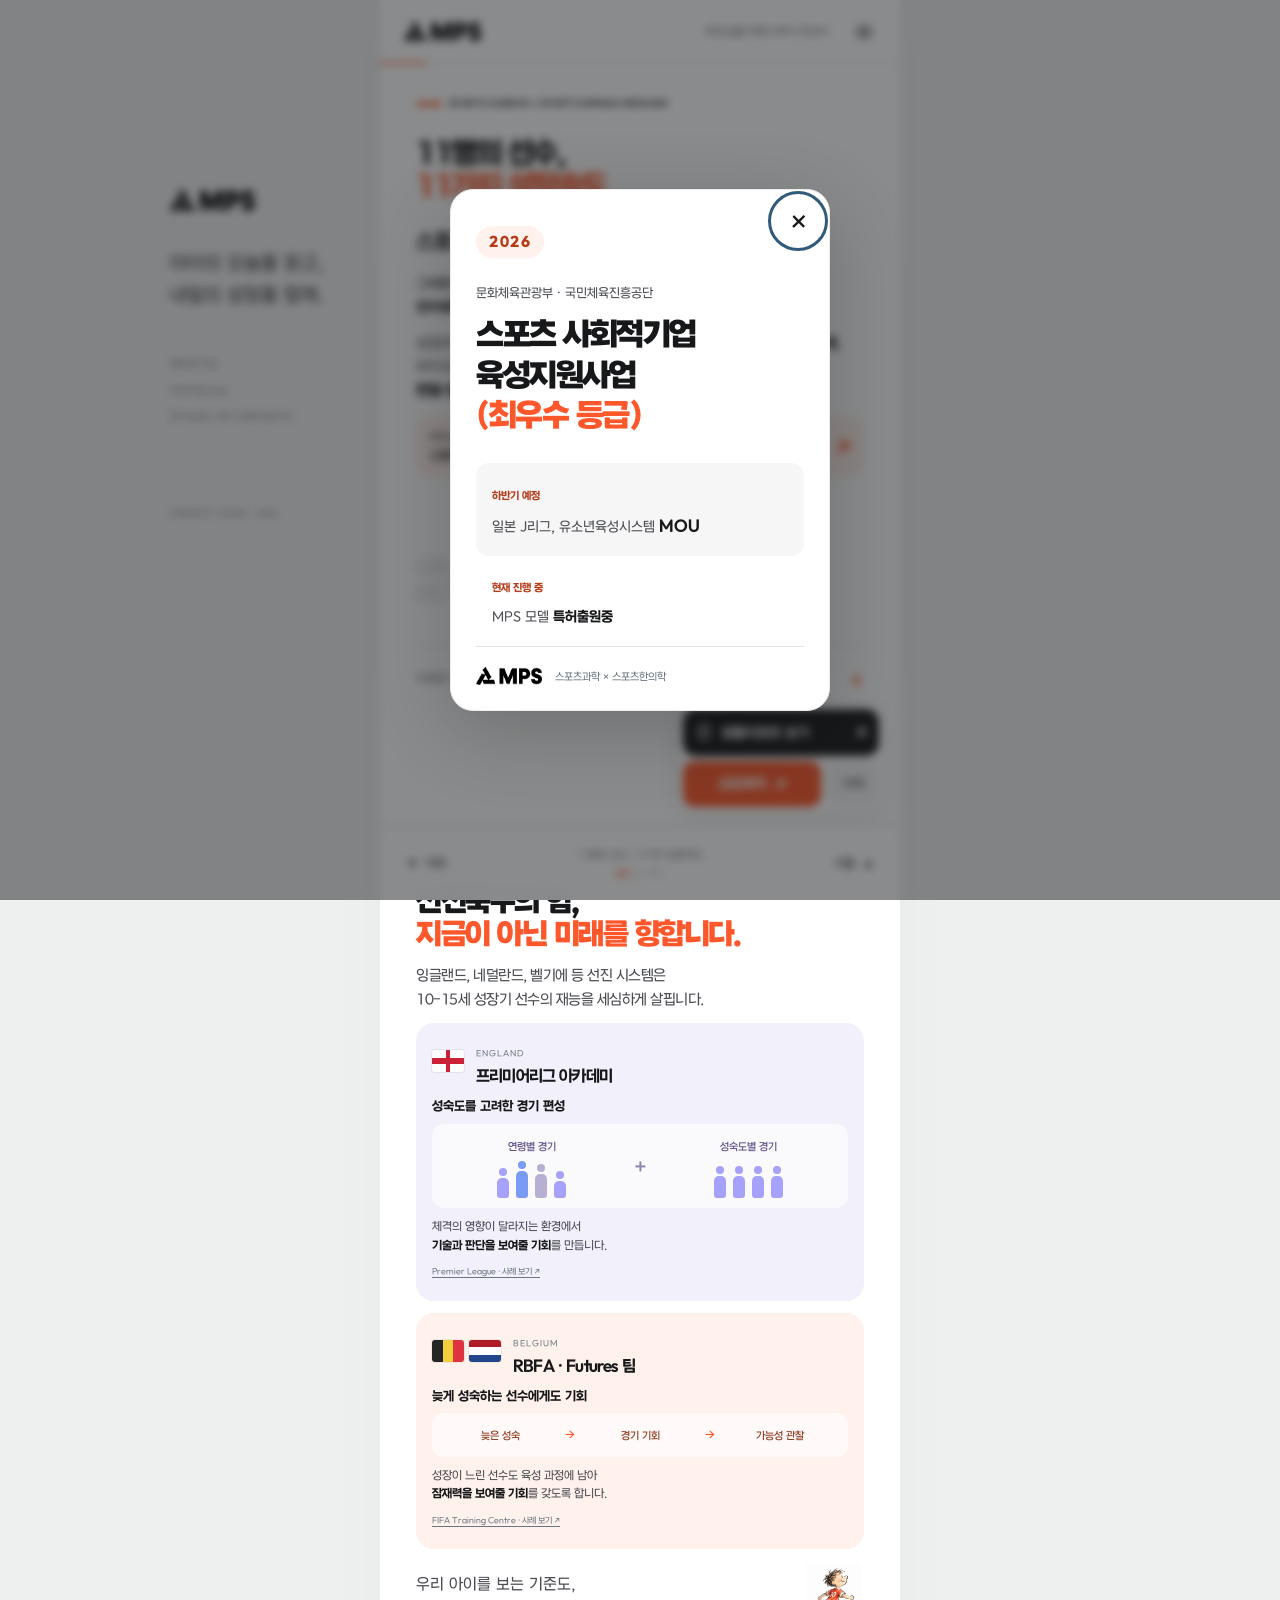
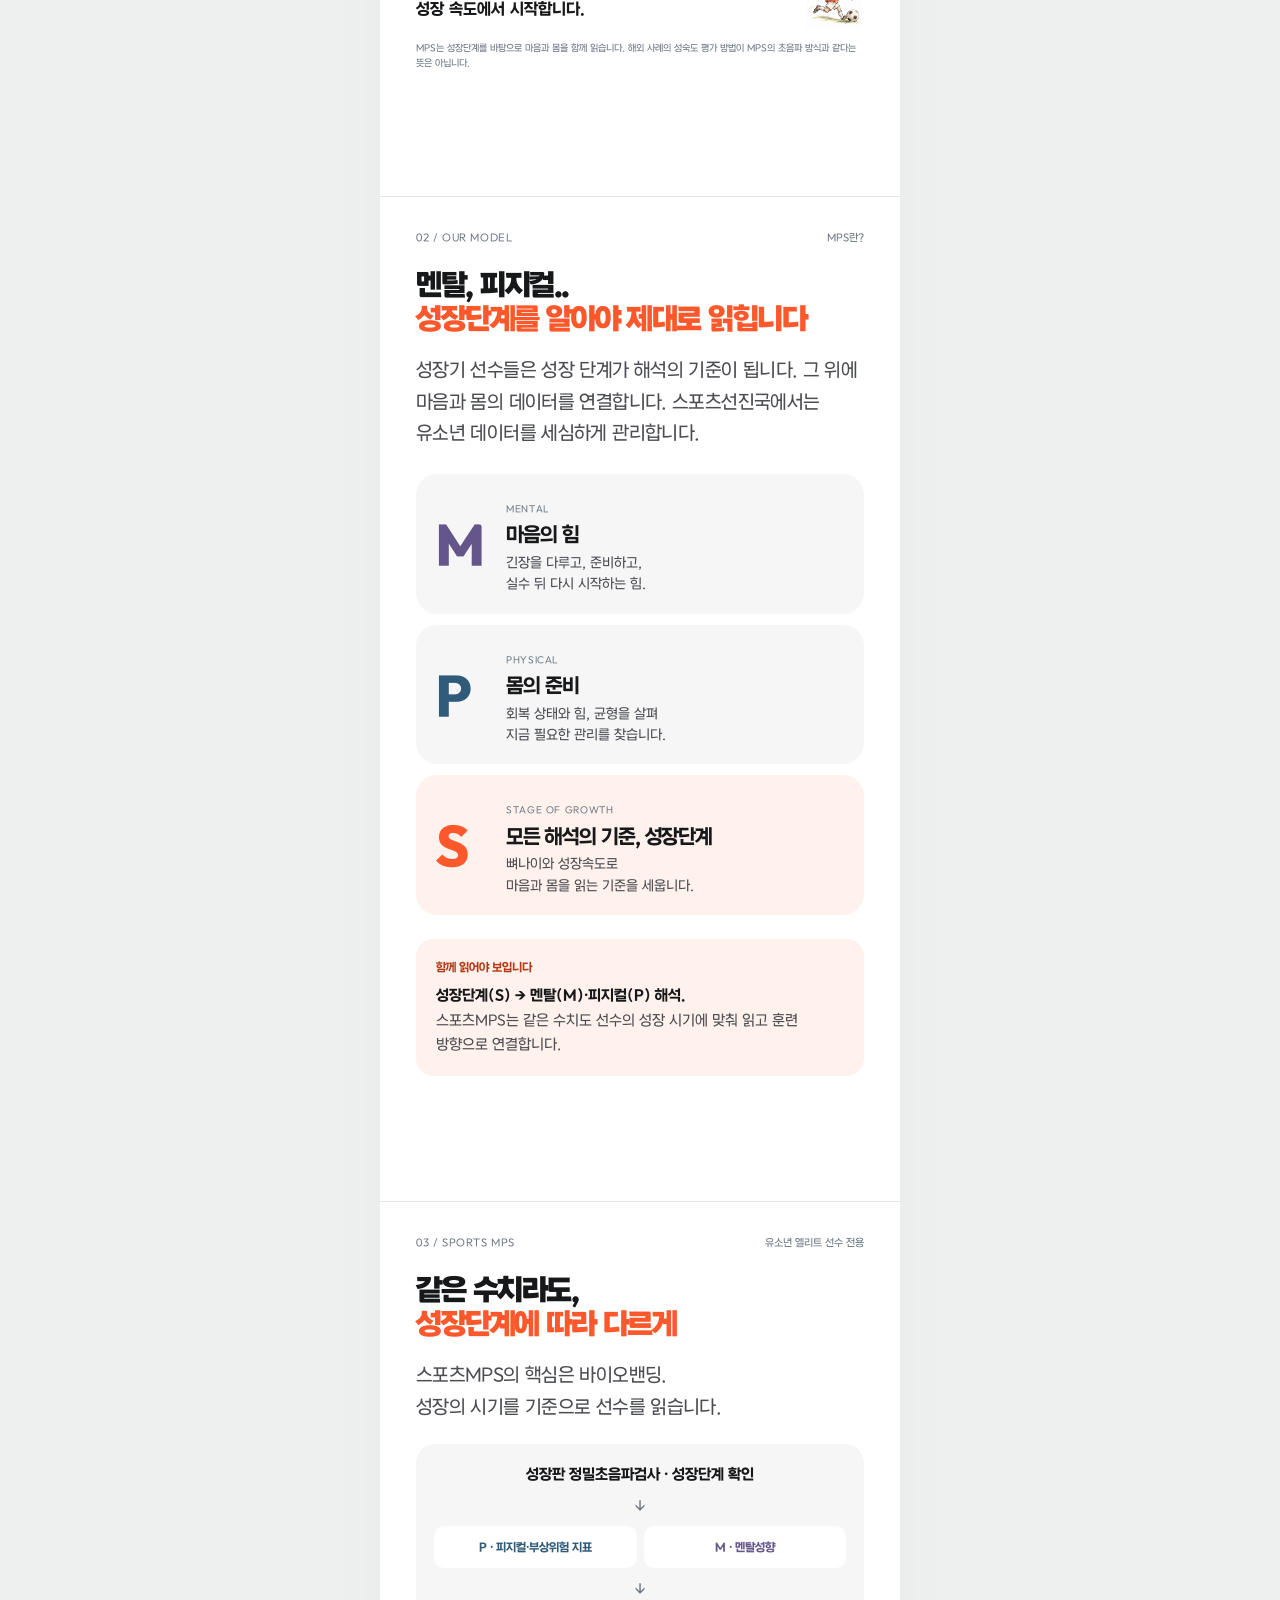
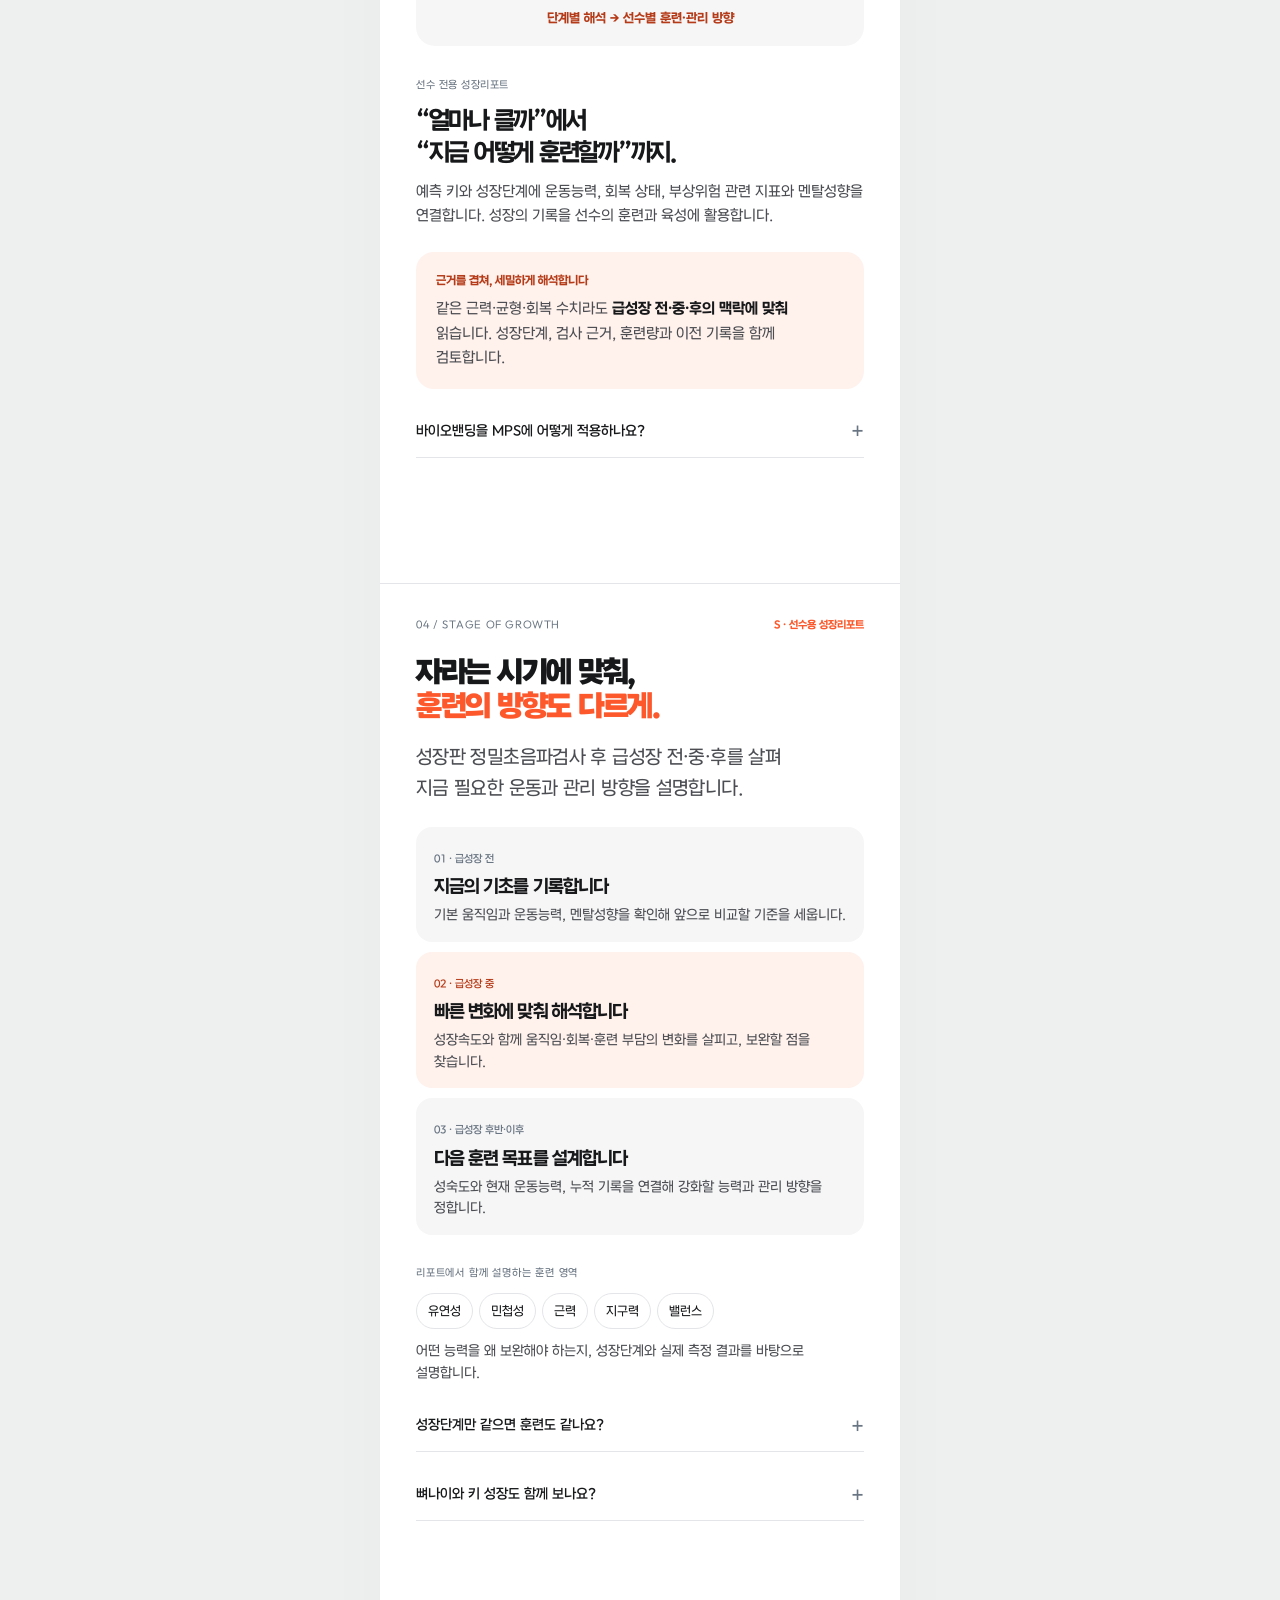
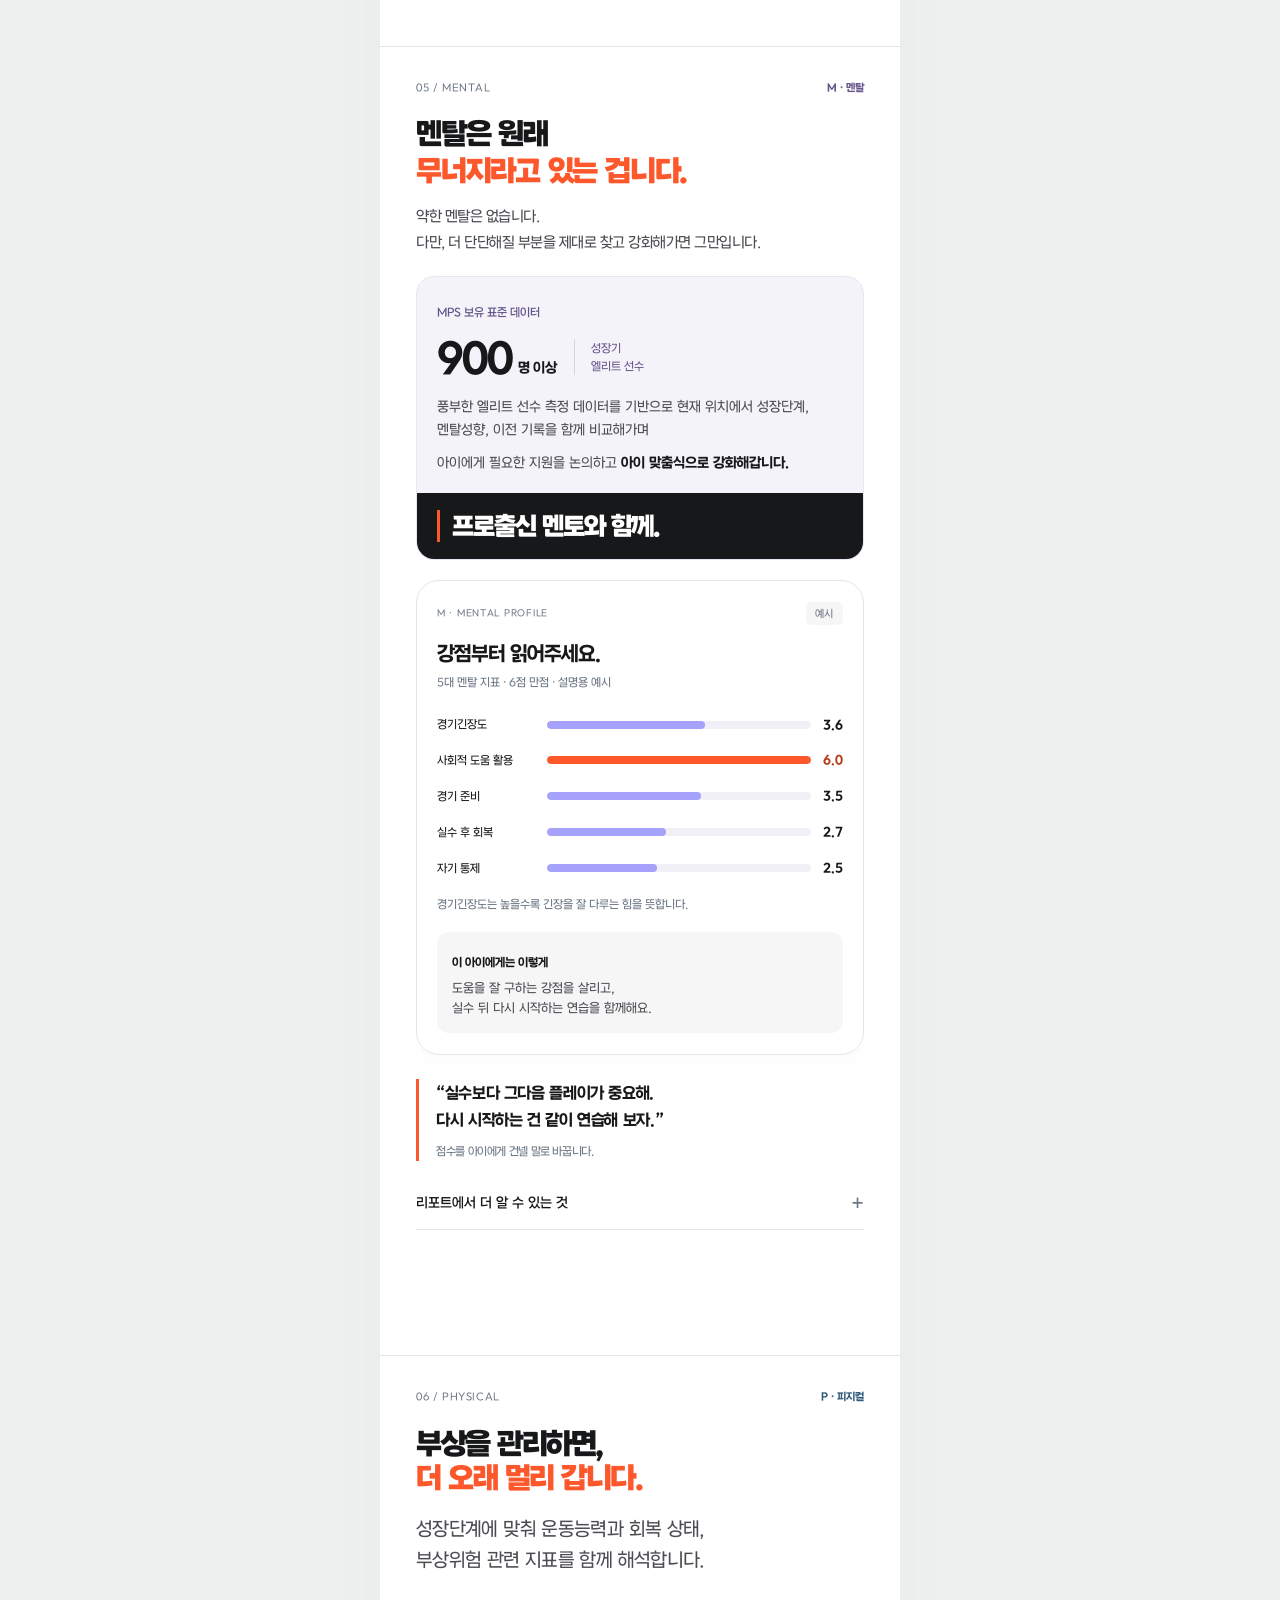
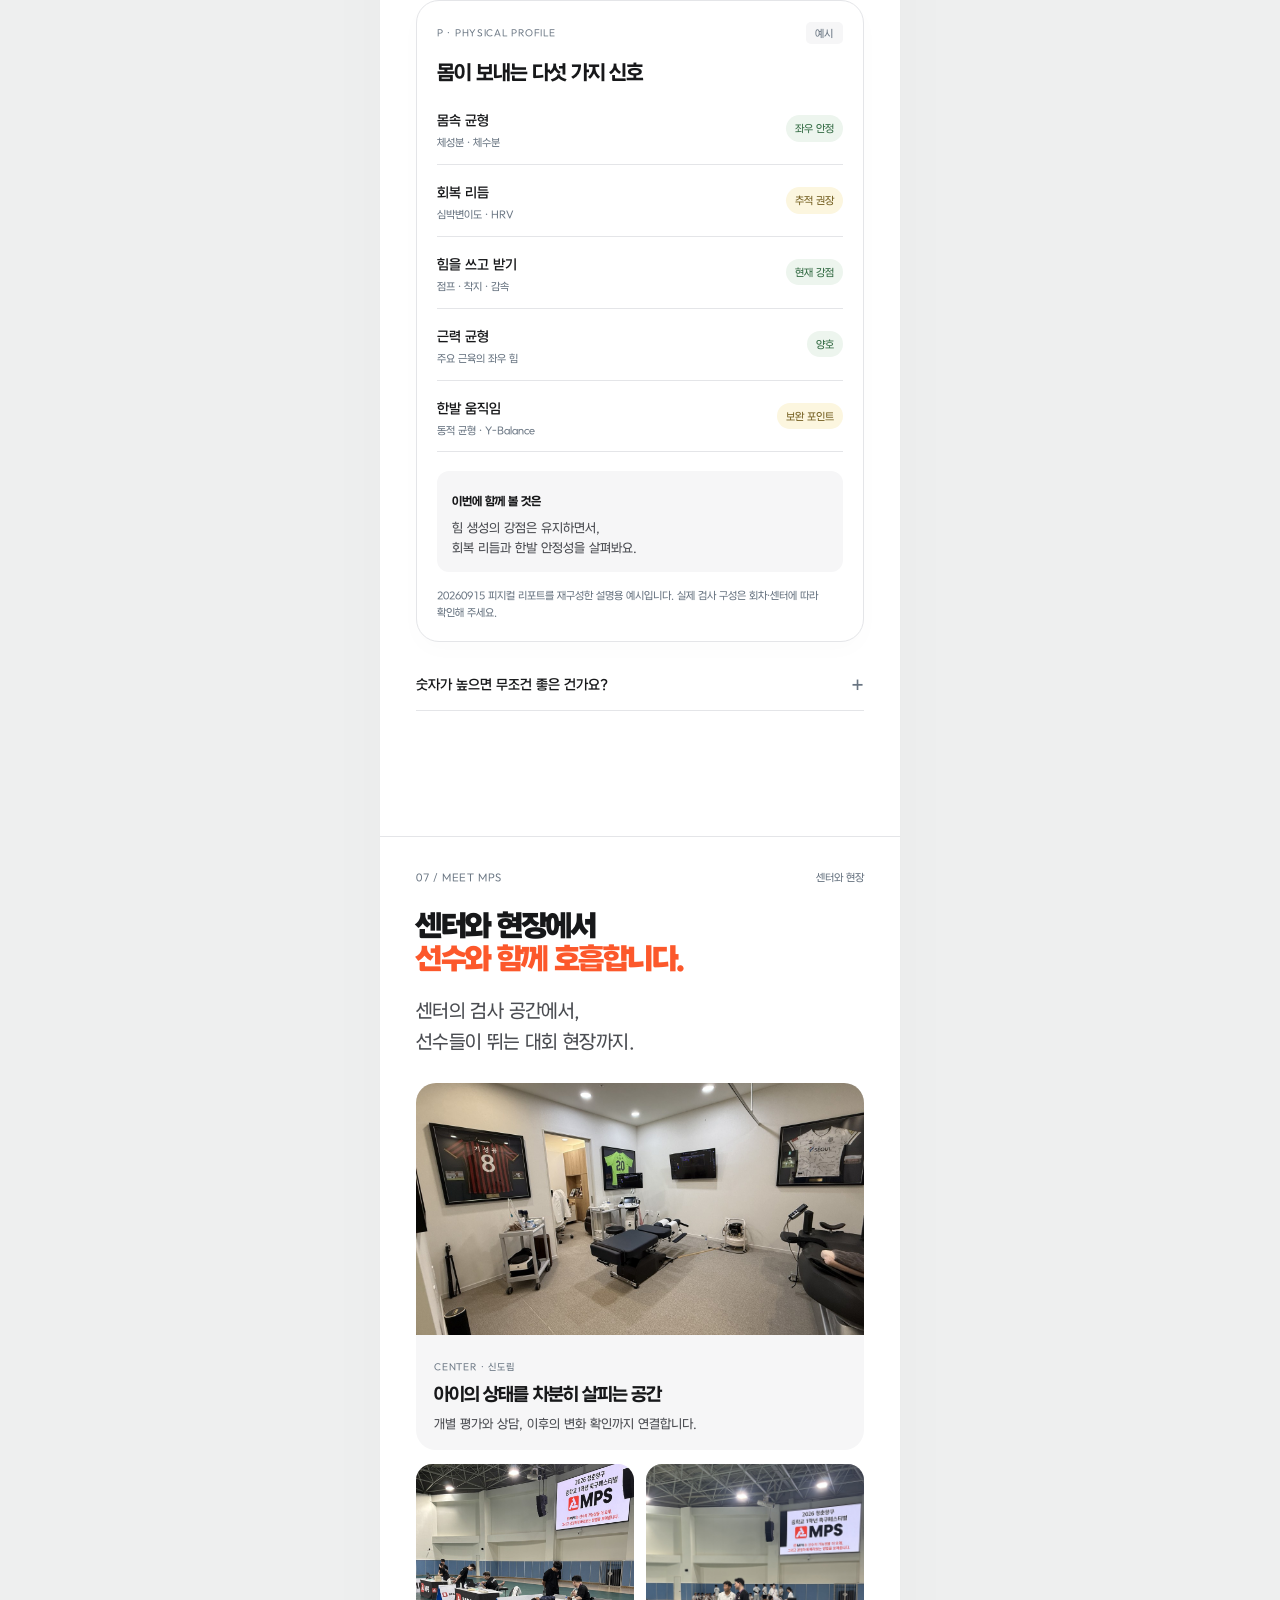
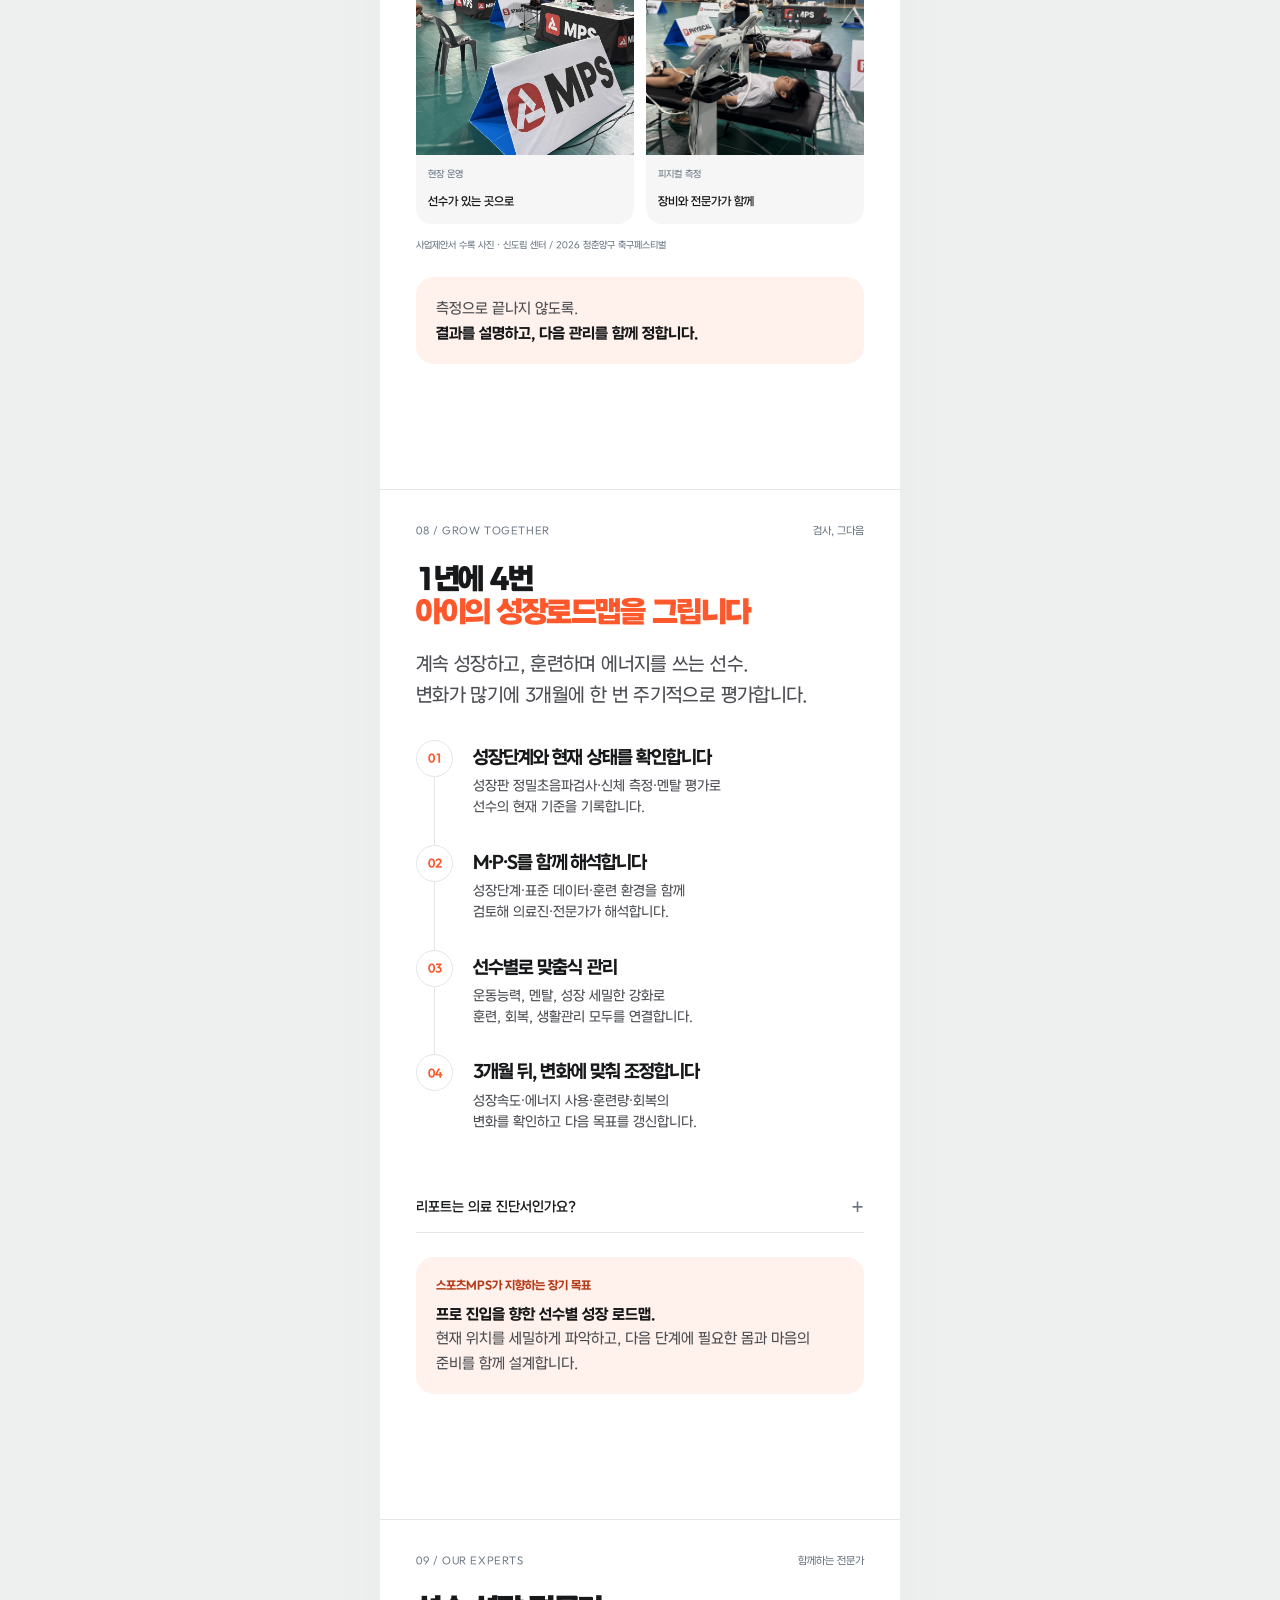
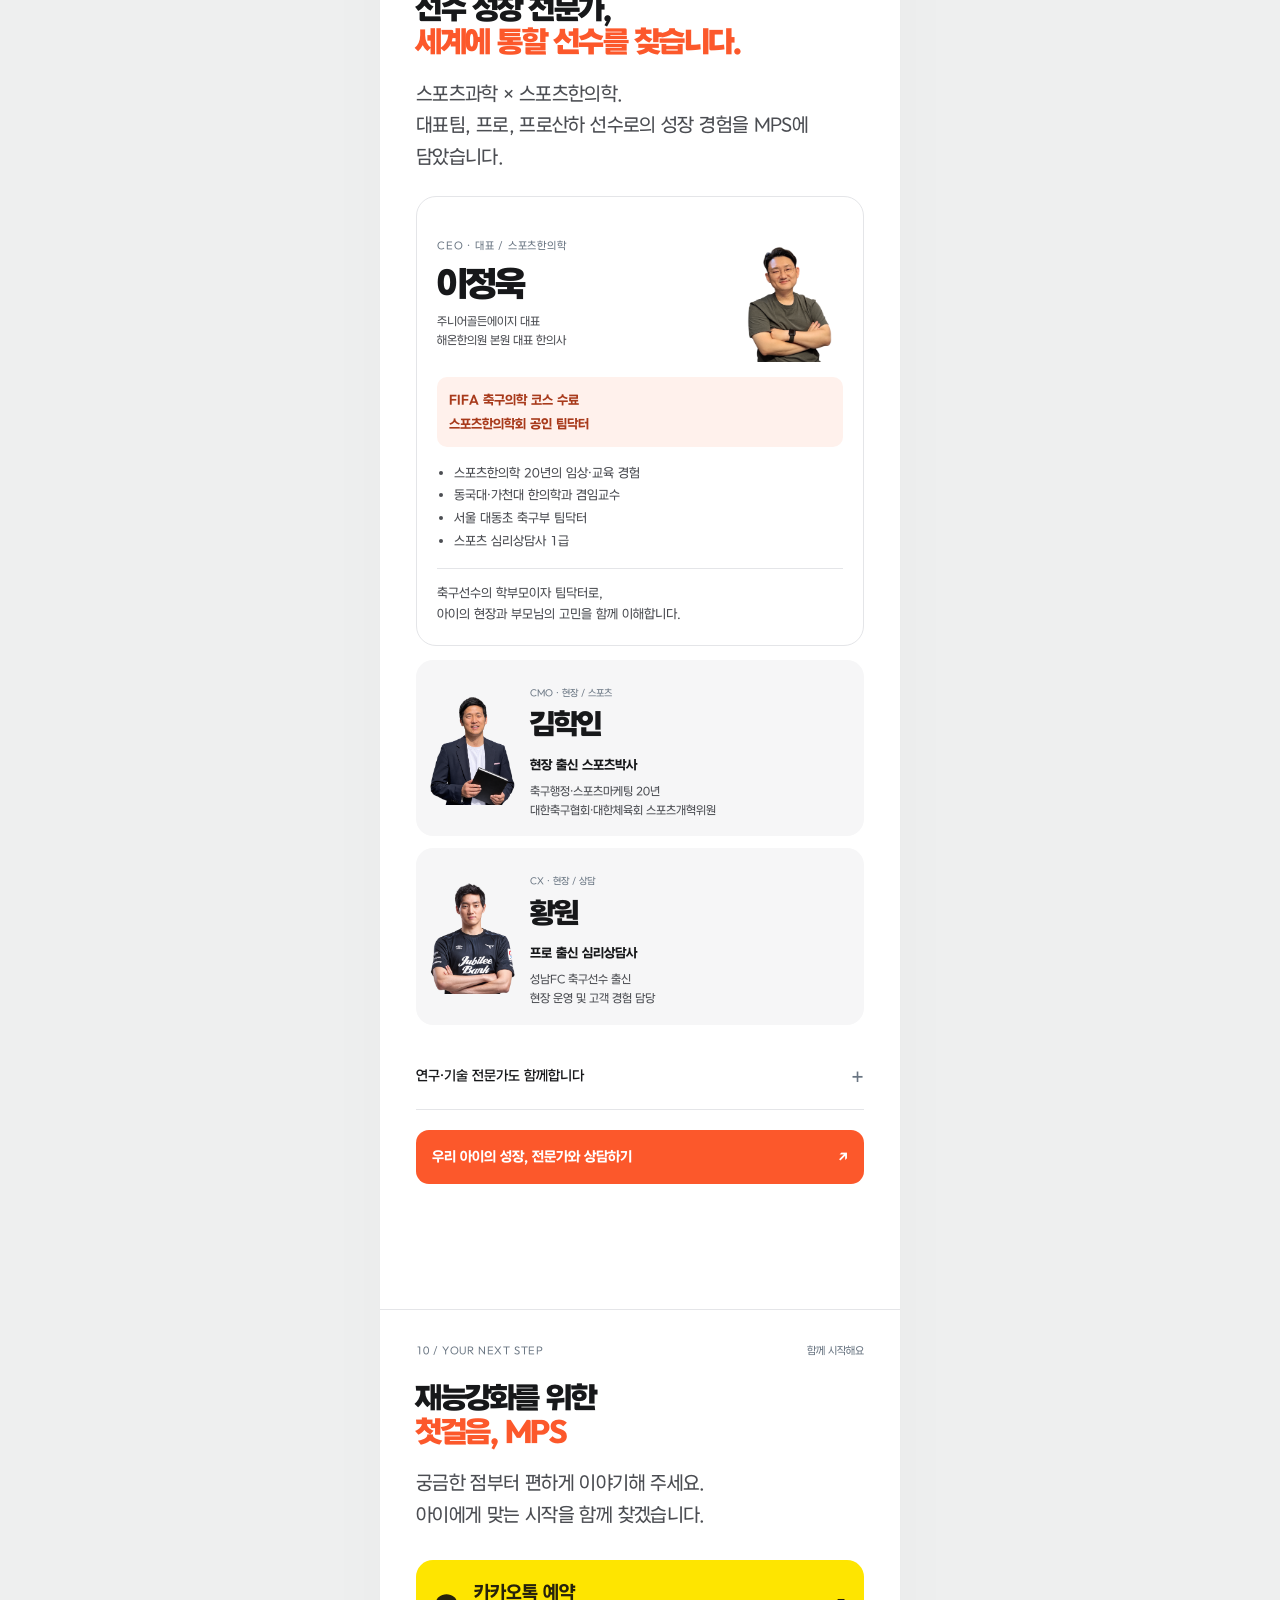
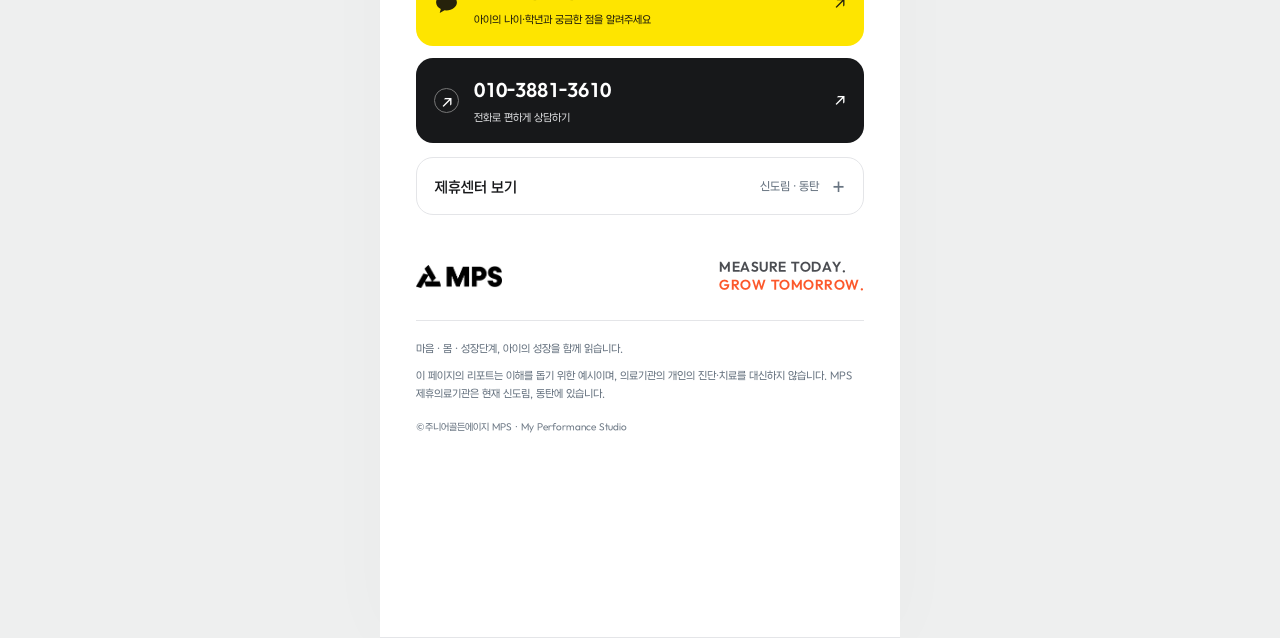
==== commit 3c025fc7: "Refresh Sports MPS mobile guide with themes and full report previews" ====
--- a/index.a2z.html
+++ b/index.a2z.html
@@ -11,7 +11,7 @@
 <script src="assets/js/navigation.js" defer></script>
 <link rel="stylesheet" href="assets/css/reports.css">
 <script src="assets/js/reports.js" defer></script>
-<link rel="stylesheet" href="assets/css/parents.css">
+<link rel="stylesheet" href="assets/css/mps-sportsmps.css">
 <link rel="stylesheet" href="assets/css/a2z.css">
 <script src="assets/js/dialogs.js" defer></script>
 </head>
@@ -28,7 +28,7 @@
 <h1 id="title-intro">11명의 선수,<br><em>11가지 성장속도</em></h1>
 <p class="lead cover-foundation"><strong>스포츠과학 × 스포츠한의학</strong></p>
 <p class="cover-mission"><span>그라운드의 기술은 감독님이</span><strong>선수성장은 MPS가</strong></p>
-<p class="intro-copy">성장판 검사로 확인한 <strong>급성장 이전, 가속·중반·감속, 종료 단계.</strong><br>바이오밴딩을 기반으로 같은 수치도 다르게 읽고,<br><strong>멘탈·운동능력·부상위험 지표</strong>를 정밀하게 해석합니다.</p>
+<p class="intro-copy">성장판 정밀초음파검사로 확인한 <strong>급성장 이전, 가속·중반·감속, 종료 단계.</strong><br>바이오밴딩을 기반으로 같은 수치도 다르게 읽고,<br><strong>멘탈·운동능력·부상위험 지표</strong>를 정밀하게 해석합니다.</p>
 <a class="cover-doctor" href="#experts"><span>FIFA 축구의학 수료<br><strong>스포츠한의학회 공인 팀닥터, 스포츠심리상담사와 함께합니다.</strong></span><b aria-hidden="true">↗</b></a>
 <div class="cover-art"><span class="art-word" aria-hidden="true">GROW<br>BETTER</span><img src="assets/images/soccer-boy.png" alt="빨간 유니폼을 입고 즐겁게 공을 차는 아이" width="400" height="440" fetchpriority="high"></div>
 
@@ -60,15 +60,15 @@
 <div class="section-meta"><span>03 / SPORTS MPS</span><span>유소년 엘리트 선수 전용</span></div>
 <h2 id="title-sports">같은 수치라도,<br><em>성장단계에 따라 다르게</em></h2>
 <p class="lead">스포츠MPS의 핵심은 바이오밴딩.<br>성장의 시기를 기준으로 선수를 읽습니다.</p>
-<div class="precision-flow" aria-label="성장판 검사로 단계 확인, 피지컬과 멘탈 평가, 근거 기반 해석, 훈련과 관리 방향"><span>성장판 검사 · 성장단계 확인</span><i aria-hidden="true">↓</i><div><b>P · 피지컬·부상위험 지표</b><b>M · 멘탈성향</b></div><i aria-hidden="true">↓</i><span class="flow-result">단계별 해석 → 선수별 훈련·관리 방향</span></div>
+<div class="precision-flow" aria-label="성장판 정밀초음파검사로 단계 확인, 피지컬과 멘탈 평가, 근거 기반 해석, 훈련과 관리 방향"><span>성장판 정밀초음파검사 · 성장단계 확인</span><i aria-hidden="true">↓</i><div><b>P · 피지컬·부상위험 지표</b><b>M · 멘탈성향</b></div><i aria-hidden="true">↓</i><span class="flow-result">단계별 해석 → 선수별 훈련·관리 방향</span></div>
 <div class="precision-statement"><span>선수 전용 성장리포트</span><h3>“얼마나 클까”에서<br>“지금 어떻게 훈련할까”까지.</h3><p>예측 키와 성장단계에 운동능력, 회복 상태, 부상위험 관련 지표와 멘탈성향을 연결합니다. 성장의 기록을 선수의 훈련과 육성에 활용합니다.</p></div>
 <div class="takeaway"><span>근거를 겹쳐, 세밀하게 해석합니다</span><p>같은 근력·균형·회복 수치라도 <strong>급성장 전·중·후의 맥락에 맞춰</strong> 읽습니다. 성장단계, 검사 근거, 훈련량과 이전 기록을 함께 검토합니다.</p></div>
-<details><summary>바이오밴딩을 MPS에 어떻게 적용하나요?</summary><p>성숙도가 비슷한 선수를 함께 보는 바이오밴딩의 관점을 평가에 적용합니다. 성장판 검사와 뼈나이, 키 변화로 성장단계를 살핀 뒤 피지컬·멘탈 측정 결과를 연결해 해석합니다. 하나의 수치만으로 훈련 적합성이나 부상 가능성을 단정하지 않습니다.</p></details>
+<details><summary>바이오밴딩을 MPS에 어떻게 적용하나요?</summary><p>성숙도가 비슷한 선수를 함께 보는 바이오밴딩의 관점을 평가에 적용합니다. 성장판 정밀초음파검사와 뼈나이, 키 변화로 성장단계를 살핀 뒤 피지컬·멘탈 측정 결과를 연결해 해석합니다. 하나의 수치만으로 훈련 적합성이나 부상 가능성을 단정하지 않습니다.</p></details>
 </section>
 <section class="page" id="growth" data-title="성장단계 · 선수의 훈련 방향" aria-labelledby="title-growth">
 <div class="section-meta"><span>04 / STAGE OF GROWTH</span><span class="domain">S · 선수용 성장리포트</span></div>
 <h2 id="title-growth">자라는 시기에 맞춰,<br><em>훈련의 방향도 다르게.</em></h2>
-<p class="lead">성장판 검사 후 급성장 전·중·후를 살펴<br>지금 필요한 운동과 관리 방향을 설명합니다.</p>
+<p class="lead">성장판 정밀초음파검사 후 급성장 전·중·후를 살펴<br>지금 필요한 운동과 관리 방향을 설명합니다.</p>
 <div class="phase-cards"><article><span>01 · 급성장 전</span><h3>지금의 기초를 기록합니다</h3><p>기본 움직임과 운동능력, 멘탈성향을 확인해 앞으로 비교할 기준을 세웁니다.</p></article><article class="phase-current"><span>02 · 급성장 중</span><h3>빠른 변화에 맞춰 해석합니다</h3><p>성장속도와 함께 움직임·회복·훈련 부담의 변화를 살피고, 보완할 점을 찾습니다.</p></article><article><span>03 · 급성장 후반·이후</span><h3>다음 훈련 목표를 설계합니다</h3><p>성숙도와 현재 운동능력, 누적 기록을 연결해 강화할 능력과 관리 방향을 정합니다.</p></article></div>
 <div class="training-directions"><span class="small-label">리포트에서 함께 설명하는 훈련 영역</span><div><span>유연성</span><span>민첩성</span><span>근력</span><span>지구력</span><span>밸런스</span></div><p>어떤 능력을 왜 보완해야 하는지, 성장단계와 실제 측정 결과를 바탕으로 설명합니다.</p></div>
 <details><summary>성장단계만 같으면 훈련도 같나요?</summary><p>성장단계는 해석의 기준입니다. 같은 단계라도 종목·훈련 경험·현재 운동능력·통증·회복 상태가 다르므로, 선수별 검사 결과를 바탕으로 훈련의 우선순위를 정합니다. 모든 아이에게 같은 훈련을 일괄 적용하지 않습니다.</p></details>
@@ -106,7 +106,7 @@
 </section>
 <section class="page field-page" id="field" data-title="센터와 현장에서 만나는 MPS" aria-labelledby="title-field">
 <div class="section-meta"><span>07 / MEET MPS</span><span>센터와 현장</span></div>
-<h2 id="title-field">스포츠과학, 스포츠의학으로<br><em>선수와 함께 호흡합니다.</em></h2>
+<h2 id="title-field">센터와 현장에서<br><em>선수와 함께 호흡합니다.</em></h2>
 <p class="lead">센터의 검사 공간에서,<br>선수들이 뛰는 대회 현장까지.</p>
 <figure class="center-photo"><img src="assets/images/field/center.jpg" alt="스포츠 검사 장비와 평가 공간을 갖춘 신도림 센터 내부" width="1400" height="788" loading="lazy"><figcaption><span>CENTER · 신도림</span><h3>아이의 상태를 차분히 살피는 공간</h3><p>개별 평가와 상담, 이후의 변화 확인까지 연결합니다.</p></figcaption></figure>
 <div class="field-photo-grid"><figure><img src="assets/images/field/onsite.jpg" alt="2026 청춘양구 축구페스티벌에 설치한 MPS 검사 부스와 운영진" width="825" height="1100" loading="lazy"><figcaption><span>현장 운영</span><b>선수가 있는 곳으로</b></figcaption></figure><figure><img src="assets/images/field/assessment.jpg" alt="2026 청춘양구 축구페스티벌에서 선수 체수분 검사를 진행하는 모습" width="975" height="1300" loading="lazy"><figcaption><span>피지컬 측정</span><b>장비와 전문가가 함께</b></figcaption></figure></div>
@@ -117,7 +117,7 @@
 <div class="section-meta"><span>08 / GROW TOGETHER</span><span>검사, 그다음</span></div>
 <h2 id="title-journey">1년에 4번<br><em>아이의 성장로드맵을 그립니다</em></h2>
 <p class="lead">계속 성장하고, 훈련하며 에너지를 쓰는 선수.<br>변화가 많기에 3개월에 한 번 주기적으로 평가합니다.</p>
-<ol class="journey-list"><li><span>01</span><div><h3>성장단계와 현재 상태를 확인합니다</h3><p>성장판 검사·신체 측정·멘탈 평가로<br>선수의 현재 기준을 기록합니다.</p></div></li><li><span>02</span><div><h3>M·P·S를 함께 해석합니다</h3><p>성장단계·표준 데이터·훈련 환경을 함께<br>검토해 의료진·전문가가 해석합니다.</p></div></li><li><span>03</span><div><h3>선수별로 맞춤식 관리</h3><p>운동능력, 멘탈, 성장 세밀한 강화로<br>훈련, 회복, 생활관리 모두를 연결합니다.</p></div></li><li><span>04</span><div><h3>3개월 뒤, 변화에 맞춰 조정합니다</h3><p>성장속도·에너지 사용·훈련량·회복의<br>변화를 확인하고 다음 목표를 갱신합니다.</p></div></li></ol>
+<ol class="journey-list"><li><span>01</span><div><h3>성장단계와 현재 상태를 확인합니다</h3><p>성장판 정밀초음파검사·신체 측정·멘탈 평가로<br>선수의 현재 기준을 기록합니다.</p></div></li><li><span>02</span><div><h3>M·P·S를 함께 해석합니다</h3><p>성장단계·표준 데이터·훈련 환경을 함께<br>검토해 의료진·전문가가 해석합니다.</p></div></li><li><span>03</span><div><h3>선수별로 맞춤식 관리</h3><p>운동능력, 멘탈, 성장 세밀한 강화로<br>훈련, 회복, 생활관리 모두를 연결합니다.</p></div></li><li><span>04</span><div><h3>3개월 뒤, 변화에 맞춰 조정합니다</h3><p>성장속도·에너지 사용·훈련량·회복의<br>변화를 확인하고 다음 목표를 갱신합니다.</p></div></li></ol>
 <details><summary>리포트는 의료 진단서인가요?</summary><p>MPS 리포트는 측정 데이터를 이해하고 관리 방향을 찾기 위한 안내 자료입니다. 진단·치료가 필요한 경우에는 담당 의료진의 진료와 판단을 따릅니다.</p></details>
 <div class="takeaway"><span>스포츠MPS가 지향하는 장기 목표</span><p><strong>프로 진입을 향한 선수별 성장 로드맵.</strong><br>현재 위치를 세밀하게 파악하고, 다음 단계에 필요한 몸과 마음의 준비를 함께 설계합니다.</p></div>
 </section>
@@ -205,8 +205,9 @@
 <button type="button" class="selection-close" aria-label="선정 소식 닫기" autofocus>×</button>
 <span class="selection-year">2026</span>
 <p id="selection-organizers">문화체육관광부 · 국민체육진흥공단</p>
-<h2 id="selection-title">스포츠사회적기업<br>지원사업 <em>선정</em></h2>
-<div class="selection-upcoming"><span>하반기 예정</span><p>일본 J리그, 유소년육성시스템 <strong>MOU</strong><br>MPS 모델 특허출원중</p></div>
+<h2 id="selection-title">스포츠 사회적기업<br>육성지원사업<br><em>(최우수 등급)</em></h2>
+<div class="selection-upcoming"><span>하반기 예정</span><p>일본 J리그, 유소년육성시스템 <strong>MOU</strong></p></div>
+<div class="selection-patent"><span>현재 진행 중</span><p>MPS 모델 <strong>특허출원중</strong></p></div>
 <div class="selection-brand"><img src="assets/images/logo-black.png" alt="MPS" width="77" height="25"><span>스포츠과학 × 스포츠한의학</span></div>
 </dialog>
 <script src="assets/js/notice.js" defer></script>
--- a/assets/css/mps-sportsmps.css
+++ b/assets/css/mps-sportsmps.css
@@ -0,0 +1,83 @@
+.europe-card{padding:19px;border-radius:20px;margin-top:16px}.england{background:#f2f0fa}.belgium{background:var(--warm)}.country-heading{display:flex;gap:12px;align-items:center}.country-heading small{font-size:9px;letter-spacing:.12em;color:var(--muted)}.country-heading h3{font-size:17px;margin-top:3px}.country-flag{display:block;width:38px;height:26px;flex:0 0 38px;border-radius:3px;box-shadow:0 0 0 1px #17181a10}.england-flag{background:linear-gradient(90deg,transparent 43%,#cc2137 43%,#cc2137 57%,transparent 57%),linear-gradient(transparent 38%,#cc2137 38%,#cc2137 62%,transparent 62%),white}.belgium-flag{background:linear-gradient(90deg,#252525 33.33%,#f2cf3b 33.33%,#f2cf3b 66.66%,#df3440 66.66%)}.country-point{font-size:13px;font-weight:700;margin:16px 0 12px;color:var(--ink)}.maturity-diagram{display:flex;gap:10px;align-items:center;background:#ffffffa8;border-radius:12px;padding:12px}.maturity-diagram>div{flex:1;min-width:0;text-align:center}.maturity-diagram b{font-size:10px;font-weight:500;color:#64558a}.maturity-diagram>strong{font-size:18px;color:#8b82ae}.dot-players{display:flex;gap:7px;align-items:flex-end;justify-content:center;height:47px;margin:5px 0}.dot-players i{width:13px;height:30px;position:relative;display:block;background:#a6a1fb;border-radius:5px 5px 3px 3px}.dot-players i:before{content:'';position:absolute;width:9px;height:9px;background:inherit;border-radius:50%;left:2px;top:-12px}.mixed i:nth-child(1){height:20px}.mixed i:nth-child(2){height:32px;background:#799bf4}.mixed i:nth-child(3){height:24px;background:#b7b0d3}.mixed i:nth-child(4){height:17px}.matched i{height:25px}.europe-card>p:not(.country-point){font-size:12px;line-height:1.85;margin-top:12px}.future-track{display:flex;align-items:center;gap:5px;background:#ffffffb0;border-radius:12px;padding:15px 9px}.future-track span{flex:1;text-align:center;font-size:10px;font-weight:500;color:#934127}.future-track i{font-style:normal;color:var(--orange);font-size:13px}.europe-source{display:inline-flex;align-items:center;min-height:36px;font-size:9px;color:var(--muted);text-decoration:underline;text-underline-offset:3px;margin-top:2px}.europe-bridge{display:flex;align-items:center;justify-content:space-between;gap:10px;margin-top:19px}.europe-bridge p{font-size:17px;line-height:1.7}.europe-bridge img{width:75px;height:90px;object-fit:contain}.europe-note{font-size:9px;margin-top:10px}.europe-page{padding-bottom:48px}
+.floating-actions{position:fixed;right:max(15px,calc((100vw - 520px)/2 + 15px));bottom:calc(var(--bottom) + env(safe-area-inset-bottom) + 13px);z-index:18;display:flex;flex-direction:column;align-items:flex-end;gap:7px;pointer-events:none}.floating-actions>*{pointer-events:auto}.floating-actions .sample-fab{position:static;min-height:44px;padding:10px 14px;font-size:11px}.quick-action{min-width:106px;min-height:44px;padding:9px 15px;display:flex;gap:10px;align-items:center;justify-content:center;border-radius:25px;font-size:12px;font-weight:500;box-shadow:0 4px 18px #17181a16;border:1px solid var(--line)}.quick-action span{font-size:16px}.booking-action{background:var(--orange);color:#17181a;border-color:#fc582b}.price-action{background:white;color:var(--ink)}body.menu-open .floating-actions{display:none}.page{padding-bottom:175px}.closing{padding-bottom:calc(var(--bottom) + 175px)}.cover{padding-bottom:175px}
+.quick-dialog{padding:0;border:0;position:fixed;inset:0;width:min(100%,520px);max-width:100%;max-height:90dvh;margin:auto auto 0;border-radius:24px 24px 0 0;background:#fff;color:var(--ink);overscroll-behavior:contain;font-family:A2Z,sans-serif}.quick-dialog::backdrop{background:#17181a80;backdrop-filter:blur(5px)}.quick-dialog-header{display:flex;justify-content:space-between;align-items:center;gap:12px;padding:23px 23px 18px;position:sticky;top:0;background:white;z-index:2;border-bottom:1px solid var(--line)}.quick-dialog-header h2{font-size:25px;margin:7px 0 0}.quick-close{height:44px;width:44px;flex:0 0 44px;border:0;background:var(--surface);border-radius:50%;font-size:27px;color:var(--body)}.quick-dialog-body{padding:20px 23px calc(24px + env(safe-area-inset-bottom))}.quick-dialog-body>p:first-child{font-size:13px;line-height:1.9}.booking-centers{font-size:12px;margin-top:23px;text-align:center;color:var(--muted)}.program-card{border:1px solid var(--line);border-radius:19px;padding:20px;margin-top:19px}.program-label{font-size:10px;color:var(--muted);letter-spacing:.06em}.program-title{display:flex;justify-content:space-between;align-items:center;gap:8px;margin-top:9px}.program-title h3{font-size:18px}.program-title>span{font-size:9px;color:var(--muted);white-space:nowrap}.program-price{display:flex;align-items:baseline;justify-content:space-between;gap:9px;margin:18px 0;padding-bottom:16px;border-bottom:1px solid var(--line);font-size:12px}.program-price b{font-size:35px;line-height:1;letter-spacing:-.04em;margin-left:5px}.program-price>span+span{color:var(--muted);font-size:10px}.program-price strong{font-size:14px;margin-left:3px}.program-card ul{padding-left:17px;margin:0;font-size:12px;color:var(--body);line-height:2}.program-card.elite{background:var(--warm);border-color:#f4d4c8}.elite .program-label{color:#b53b18}.program-caption{font-size:10px;margin-top:12px;color:#934127}.included-box{background:var(--surface);border-radius:16px;padding:18px;margin-top:17px}.included-box h3{font-size:15px;margin-bottom:12px}.included-box p{font-size:12px;line-height:2}.included-box p span{color:#356c45;margin-right:8px}.addon{padding:15px 0;border-top:1px solid var(--line)}.addon h3{font-size:15px;margin-bottom:7px}.addon p{font-size:12px;line-height:1.9}.pricing-note{font-size:10px;line-height:1.9;margin:18px 0}.pricing-book{display:flex;justify-content:space-between;align-items:center;width:100%;min-height:50px;padding:13px 16px;border:0;border-radius:13px;background:var(--ink);color:white;font-size:13px}.pricing-source{text-align:center;color:var(--muted);font-size:9px;margin-top:12px}body.quick-open{overflow:hidden}html:has(body.quick-open){scroll-snap-type:none}
+@media(min-width:600px){.quick-dialog{margin:auto;border-radius:24px}}
+@media(max-width:359px){.floating-actions{right:12px}.floating-actions .sample-fab{font-size:10px;padding:9px 12px}.quick-dialog-body{padding-left:17px;padding-right:17px}.program-card{padding:16px}.program-title h3{font-size:16px}.program-price strong{font-size:12px}.country-heading h3{font-size:15px}.future-track span{font-size:9px}.europe-card{padding:16px}}
+@media print{.floating-actions,.quick-dialog{display:none!important}.page{padding-bottom:24px}}
+/* Keep both European examples visible early in the second mobile screen. */
+.europe-page{padding-top:25px}.europe-page h2{font-size:31px;margin:16px 0 13px}.europe-page>.lead{font-size:14px;line-height:1.7}.europe-card{padding:14px 16px;margin-top:12px;border-radius:18px}.country-heading h3{font-size:15px}.country-heading small{font-size:8px}.country-flag{width:32px;height:22px;flex-basis:32px}.country-point{font-size:12px;margin:11px 0 8px}.maturity-diagram{padding:7px 10px}.dot-players{height:38px;margin:3px 0}.dot-players i{width:12px}.dot-players i:before{width:8px;height:8px;top:-10px}.mixed i:nth-child(2){height:27px}.matched i{height:22px}.europe-card>p:not(.country-point){font-size:11px;margin-top:9px;line-height:1.7}.europe-source{min-height:30px;font-size:8px}.future-track{padding:11px 8px}.europe-bridge{margin-top:12px}.europe-bridge p{font-size:15px}.europe-bridge img{height:70px;width:60px}
+/* One compact action group: supporting links above one clear booking action. */
+.floating-actions{width:188px;padding:5px;gap:3px;align-items:stretch;background:#fffffff7;border:1px solid #e4e5e8;border-radius:19px;box-shadow:0 6px 24px #17181a16;backdrop-filter:blur(12px)}.floating-secondary{display:flex;align-items:center;min-height:42px}.floating-actions .sample-fab{flex:1;justify-content:center;gap:6px;background:transparent;color:var(--body);border:0;border-radius:0;box-shadow:none;min-height:42px;padding:7px 5px;font-size:11px;white-space:nowrap}.floating-actions .sample-fab:hover{transform:none;background:var(--surface);border-radius:10px}.floating-actions .price-action{min-width:48px;min-height:42px;border:0;border-radius:0;box-shadow:none;background:none;position:relative;font-size:11px;padding:7px 10px}.floating-actions .price-action:before{content:'';height:14px;width:1px;background:#dcdde0;position:absolute;left:0;top:14px}.floating-actions .booking-action{min-height:45px;width:100%;border-radius:13px;background:var(--orange);border:0;color:#fff;box-shadow:none;font-size:14px;font-weight:700;justify-content:space-between;padding:10px 16px}.floating-actions .booking-action:hover{background:#e94a20}.page,.cover{padding-bottom:125px}.closing{padding-bottom:calc(var(--bottom) + 125px)}
+.center-photo{margin-top:25px;border-radius:20px;overflow:hidden;background:var(--surface)}.center-photo>img{display:block;width:100%;height:auto;aspect-ratio:1400/788;object-fit:cover}.center-photo figcaption{padding:16px 18px}.center-photo figcaption>span{font-size:9px;letter-spacing:.09em;color:var(--muted)}.center-photo h3{font-size:17px;margin:6px 0 8px}.center-photo p{font-size:12px;line-height:1.8}.field-photo-grid{display:grid;grid-template-columns:1fr 1fr;gap:12px;margin-top:14px}.field-photo-grid figure{min-width:0;border-radius:16px;overflow:hidden;background:var(--surface)}.field-photo-grid img{display:block;width:100%;height:auto;aspect-ratio:3/4;object-fit:cover}.field-photo-grid figcaption{padding:12px}.field-photo-grid figcaption span{display:block;color:var(--muted);font-size:9px;margin-bottom:4px}.field-photo-grid figcaption b{font-size:11px;font-weight:500}.field-photo-credit{font-size:9px;line-height:1.8;color:var(--muted);margin-top:13px}
+@media(max-width:359px){.floating-actions{width:176px}.floating-actions .sample-fab{font-size:10px;padding:7px 3px}.center-photo h3{font-size:15px}.field-photo-grid figcaption{padding:10px}.field-photo-grid figcaption b{font-size:10px}}
+@media print{.page,.cover,.closing{padding-bottom:24px}}
+/* Report first; booking and price share the second row. */
+.floating-actions{width:208px;gap:5px;padding:5px;border-radius:19px}.floating-actions>.sample-fab{flex:none;width:100%;min-height:46px;justify-content:flex-start;gap:8px;padding:11px 12px;background:var(--ink);color:#fff;border-radius:13px;font-size:13px;font-weight:700}.floating-actions>.sample-fab:hover{background:#353638;border-radius:13px}.floating-actions .sample-arrow{margin-left:auto;font-size:15px}.floating-secondary{gap:5px;align-items:stretch;min-height:44px}.floating-actions .booking-action{flex:1;min-width:0;min-height:44px;width:auto;padding:10px 12px;font-size:13px;justify-content:center;gap:8px;border-radius:12px}.floating-actions .price-action{flex:0 0 53px;min-width:53px;min-height:44px;border-radius:12px;background:#f3f3f5;color:var(--body);padding:9px;font-size:12px}.floating-actions .price-action:before{display:none}.floating-actions .price-action:hover{background:#e9e9ec}
+@media(max-width:359px){.floating-actions{width:194px}.floating-actions>.sample-fab{font-size:12px;padding:10px}.floating-actions .booking-action{font-size:12px}.floating-actions .price-action{flex-basis:48px;min-width:48px}}
+/* Growth-stage-led interpretation, rather than three disconnected scores. */
+.precision-flow{margin-top:22px;background:var(--surface);border-radius:19px;padding:18px;text-align:center;display:grid;gap:7px}.precision-flow>span{font-size:14px;font-weight:700}.precision-flow>i{font-style:normal;color:var(--muted);font-size:16px}.precision-flow>div{display:grid;grid-template-columns:1fr 1fr;gap:7px}.precision-flow b{padding:12px 7px;border-radius:10px;background:white;font-size:11px;color:#315b7a}.precision-flow b+b{color:#64558a}.precision-flow .flow-result{color:#b53b18;font-size:12px}.precision-statement{padding:23px 0 0}.precision-statement>span{font-size:10px;color:var(--muted);letter-spacing:.05em}.precision-statement h3{font-size:23px;line-height:1.4;margin:8px 0 11px}.precision-statement p{font-size:14px;line-height:1.75}.phase-cards{display:grid;gap:10px;margin-top:23px}.phase-cards article{background:var(--surface);border-radius:16px;padding:16px 18px}.phase-cards article>span{font-size:10px;color:var(--muted);font-weight:500}.phase-cards h3{font-size:17px;margin:6px 0 8px}.phase-cards p{font-size:13px;line-height:1.65}.phase-cards .phase-current{background:var(--warm)}.phase-current>span{color:#b53b18!important}.training-directions{margin-top:22px}.training-directions>div{display:flex;flex-wrap:wrap;gap:6px;margin:10px 0}.training-directions>div>span{padding:7px 11px;border:1px solid var(--line);border-radius:30px;font-size:12px}.training-directions p{font-size:13px;line-height:1.7}.mental-reference{margin-top:23px;padding:19px;border-radius:18px;background:#f2f0fa}.mental-reference>span{font-size:11px;font-weight:500;color:#64558a}.mental-reference>div{margin:10px 0 13px}.mental-reference strong{font-size:39px;letter-spacing:-.045em;line-height:1.2}.mental-reference strong>span{font-size:17px;margin-left:6px;letter-spacing:-.02em}.mental-reference>div>p{font-size:13px;margin-top:5px}.mental-reference>p{font-size:13px;line-height:1.7}
+@media(max-width:359px){.precision-flow{padding:15px}.precision-flow b{font-size:10px}.precision-statement h3{font-size:21px}.phase-cards h3{font-size:16px}}
+/* Clinical and field expertise, with source proposal portraits. */
+.cover .eyebrow{font-size:8px;letter-spacing:.06em;gap:7px}.cover-foundation strong{font-size:20px;letter-spacing:-.045em}.cover .cover-doctor{display:flex;align-items:center;justify-content:space-between;gap:10px;background:var(--warm);border-radius:13px;padding:12px 14px;margin-top:15px;font-size:11px;line-height:1.7}.cover-doctor b{color:var(--orange);font-size:20px}.cover .cover-art{min-height:155px;flex:0 0 auto}.cover .cover-art img{height:165px}.cover .art-word{font-size:22px}.expert-lead{margin-top:24px;padding:20px;border:1px solid var(--line);border-radius:20px;overflow:hidden}.expert-heading{display:flex;align-items:center;justify-content:space-between;gap:10px}.expert-heading>div{flex:1;min-width:0}.expert-heading h3{font-size:29px;margin:8px 0}.expert-heading p{font-size:11px;line-height:1.7}.expert-heading img{width:112px;height:145px;object-fit:contain;object-position:bottom;align-self:flex-end}.expert-credentials{display:grid;gap:4px;padding:13px 12px;background:var(--warm);border-radius:10px;margin-top:15px;font-size:12px}.expert-credentials strong{color:#a83a1b}.expert-lead ul{padding-left:17px;font-size:12px;line-height:1.9;color:var(--body);margin:15px 0}.expert-note{font-size:12px;line-height:1.8;border-top:1px solid var(--line);padding-top:13px}.expert-team{display:grid;gap:12px;margin-top:14px}.expert-team article{display:flex;gap:15px;padding:17px 14px;border-radius:17px;background:var(--surface);align-items:center}.expert-team img{width:85px;height:114px;object-fit:contain;object-position:bottom;flex:none}.expert-team article>div{min-width:0}.expert-team span{font-size:9px;color:var(--muted)}.expert-team h3{font-size:21px;margin:4px 0 8px}.expert-team strong{font-size:12px}.expert-team p{font-size:11px;line-height:1.7;margin-top:6px}.expert-support{margin-top:18px}.expert-support summary{font-size:13px;padding:16px 0}.expert-support>div{display:grid;gap:15px;padding:0 0 18px}.expert-support p{font-size:12px;line-height:1.8}.expert-contact{display:flex;align-items:center;justify-content:space-between;gap:8px;background:var(--orange);color:#fff;padding:16px;border-radius:13px;font-size:13px;font-weight:700;margin-top:20px}
+@media(max-width:359px){.cover-foundation strong{font-size:18px}.cover .intro-copy{font-size:12px}.cover .cover-doctor{font-size:10px}.expert-lead{padding:15px}.expert-heading img{width:88px;height:127px}.expert-heading .small-label{font-size:8px}.expert-team article{gap:11px;padding:14px 11px}.expert-team img{width:65px;height:100px}.expert-team strong{font-size:11px}.expert-team p{font-size:10px}}
+
+/* Updated opening message with a two-line mobile headline. */
+.cover #title-intro{font-size:clamp(29px,8.3vw,40px);line-height:1.23;letter-spacing:-.055em}
+.cover-mission{font-size:14px;line-height:1.8;margin-top:14px;letter-spacing:-.035em}
+@media(max-width:359px){.cover-mission{font-size:12px}}
+
+/* Make team names the primary label in each profile. */
+.experts .expert-heading h3{font-size:32px;font-weight:800}
+.experts .expert-team h3{font-size:26px;font-weight:800;margin:5px 0 9px}
+.expert-support .expert-support-name{display:block;font-size:21px;font-weight:800;line-height:1.4;letter-spacing:-.04em;color:var(--ink)}
+.expert-support .expert-support-role{display:block;font-size:11px;color:var(--muted);margin:4px 0 8px}
+
+/* Opening announcement; native dialog provides focus containment and Escape dismissal. */
+body.notice-open{overflow:hidden}
+.selection-notice{position:fixed;inset:0;margin:auto;width:calc(100% - 40px);max-width:380px;max-height:calc(100svh - 40px);overflow:auto;padding:36px 25px 25px;border:1px solid #ececed;border-radius:23px;background:#fff;color:var(--ink);box-shadow:0 20px 80px #0003;font-family:inherit;word-break:keep-all}
+.selection-notice::backdrop{background:#17181a80;backdrop-filter:blur(4px)}
+.selection-close{position:absolute;top:9px;right:9px;width:44px;height:44px;display:grid;place-items:center;border:0;border-radius:50%;background:transparent;color:var(--ink);font-size:28px;line-height:1;cursor:pointer}
+.selection-close:hover{background:var(--surface)}
+.selection-year{display:inline-block;background:var(--warm);color:#b53b18;font-size:13px;font-weight:800;letter-spacing:.12em;border-radius:30px;padding:5px 13px;margin-bottom:25px}
+.selection-notice>p{font-size:12px;line-height:1.7;color:var(--body)}
+.selection-notice h2{font-size:29px;line-height:1.4;margin:10px 0 28px;font-weight:800;letter-spacing:-.05em}
+.selection-brand{display:flex;flex-wrap:wrap;align-items:center;gap:13px;border-top:1px solid var(--line);padding-top:20px}
+.selection-brand img{width:66px;height:auto}.selection-brand span{font-size:10px;color:var(--muted)}
+@media(max-width:359px){.selection-notice{padding:32px 21px 23px}.selection-notice h2{font-size:25px}.selection-notice>p{font-size:11px}}
+@media print{.selection-notice{display:none!important}body.notice-open{overflow:visible}}
+
+.selection-upcoming{padding:17px 16px;margin:0 0 22px;background:var(--surface);border-radius:13px}
+.selection-upcoming>span{font-size:10px;color:#b53b18;font-weight:700}
+.selection-upcoming p{font-size:13px;line-height:1.8;margin-top:6px}
+.selection-upcoming strong{font-size:15px;color:var(--ink)}
+
+/* Pro-player mentoring: a distinct closing statement within the mental data card. */
+.mental-reference .mental-mentor{margin-top:18px;padding-top:16px;border-top:2px solid var(--orange);font-size:clamp(21px,6vw,26px);line-height:1.4;letter-spacing:-.045em}
+.mental-reference .mental-mentor strong{font-size:inherit;line-height:inherit;font-weight:800;color:#b53b18}
+
+/* Mental page: statement, evidence, then mentoring, with consistent mobile rhythm. */
+#mental #title-mental{font-size:clamp(25px,7.3vw,30px);line-height:1.35;margin:20px 0 15px;letter-spacing:-.045em}
+#mental>.lead{font-size:14px;line-height:1.8}
+#mental .mental-reference{margin-top:22px;padding:20px;border:1px solid #e9e5f3;border-radius:18px;background:#f5f3fa;overflow:hidden}
+#mental .mental-stat{display:flex;align-items:center;gap:17px;margin:12px 0 16px}
+#mental .mental-stat>strong{font-size:40px;line-height:1.1;white-space:nowrap}
+#mental .mental-stat>strong>span{font-size:13px;margin-left:5px}
+#mental .mental-stat>p{font-size:11px;line-height:1.6;margin:0;padding-left:16px;border-left:1px solid #d8d2e7;color:#64558a}
+#mental .mental-copy-part{display:block;font-size:13px;line-height:1.8}
+#mental .mental-copy-part+.mental-copy-part{margin-top:9px}
+#mental .mental-copy-part b{font-weight:700;color:var(--ink)}
+#mental .mental-mentor{margin:19px -20px -20px;padding:17px 20px;border:0;background:var(--ink);font-size:clamp(19px,5.6vw,23px);line-height:1.4}
+#mental .mental-mentor strong{color:#fff;font-weight:800;display:block;border-left:3px solid var(--orange);padding-left:12px}
+#mental .report{margin-top:20px}
+@media(max-width:359px){#mental .mental-reference{padding:17px}#mental .mental-stat{gap:11px}#mental .mental-stat>strong{font-size:35px}#mental .mental-stat>p{padding-left:11px}#mental .mental-mentor{margin:17px -17px -17px;padding:16px 17px}}
+
+.cover-mission>span{display:block;font-size:13px;font-weight:400;color:#000}
+.cover-mission>strong{display:block;font-size:13px;font-weight:700;color:#000;line-height:inherit;letter-spacing:inherit}
+
+.country-flag-pair{display:flex;gap:5px;align-items:center;flex-shrink:0}
+.netherlands-flag{background:linear-gradient(to bottom,#ae1c28 33.33%,#fff 33.33%,#fff 66.66%,#21468b 66.66%)}
+
+.selection-patent{padding:0 16px 18px;margin-top:-6px}
+.selection-patent>span{font-size:10px;color:#b53b18;font-weight:700}
+.selection-patent p{font-size:13px;line-height:1.8;margin-top:6px}
+.selection-patent strong{color:var(--ink)}
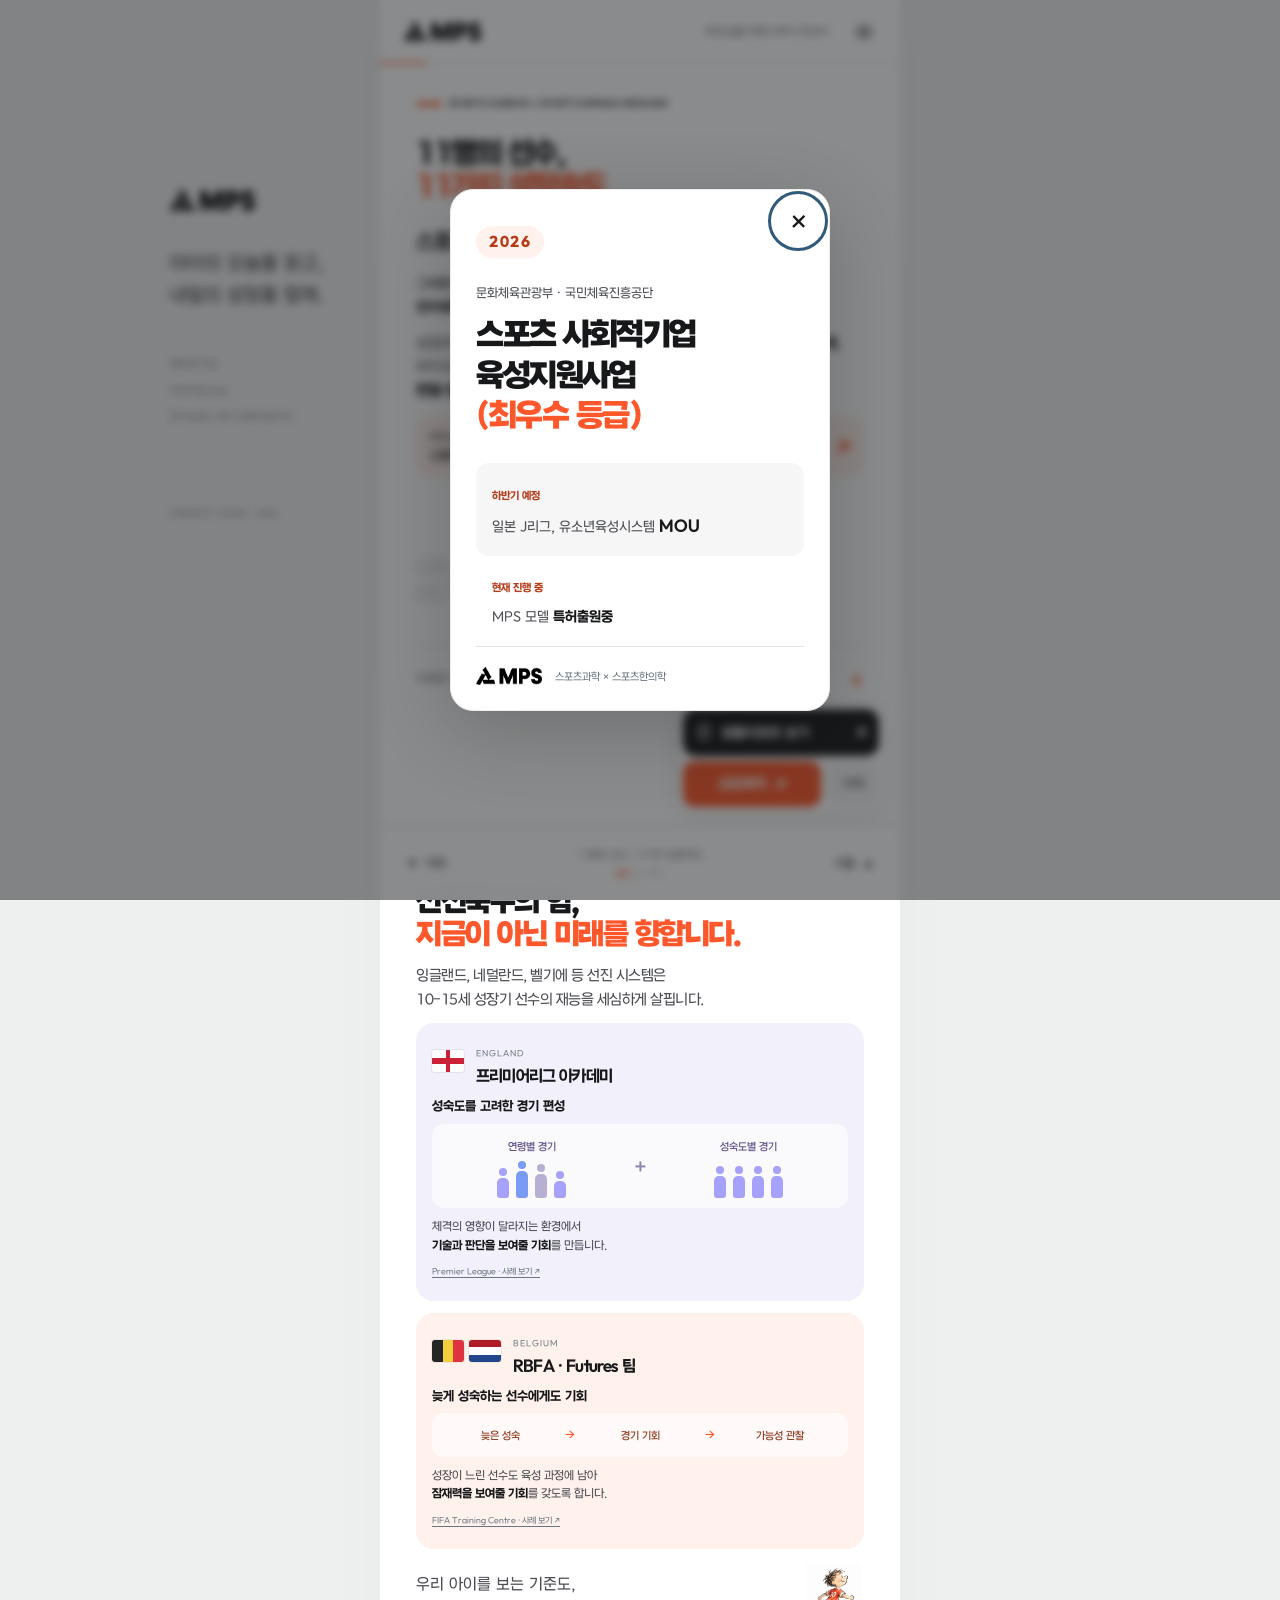
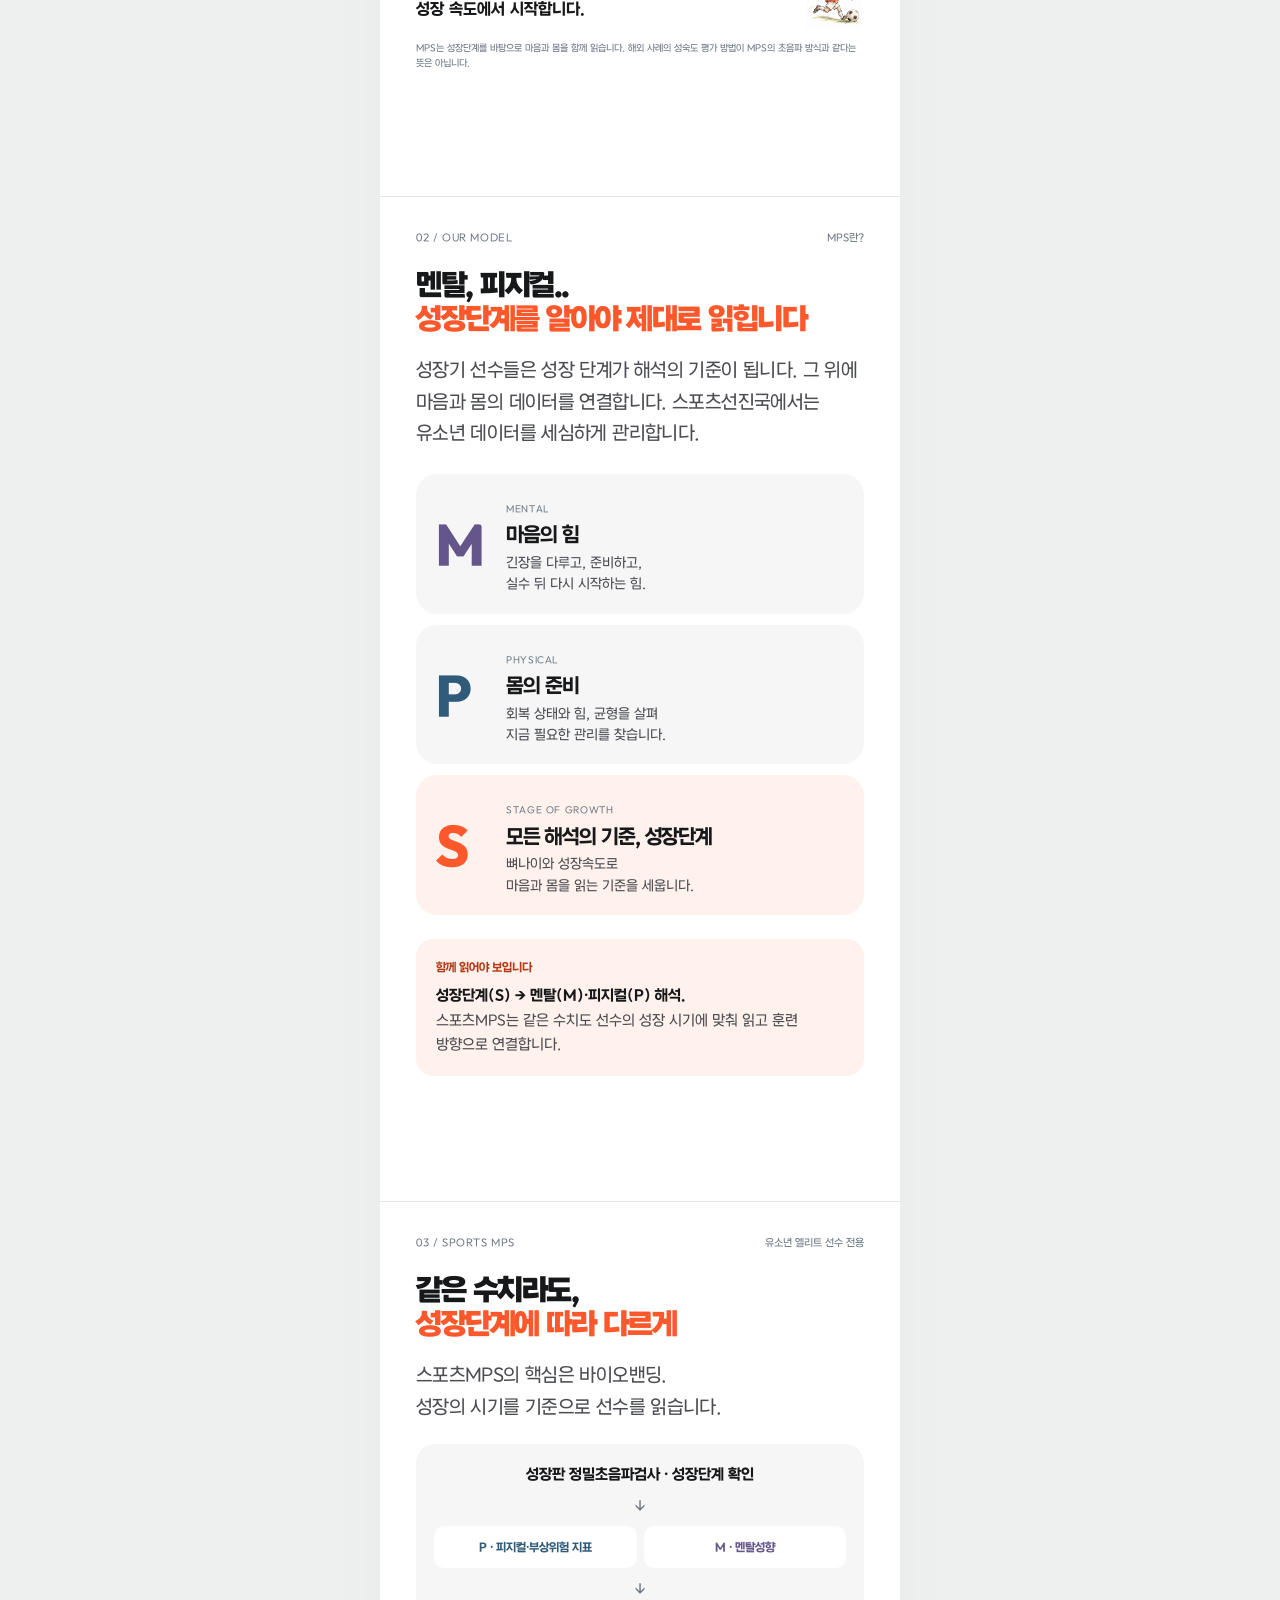
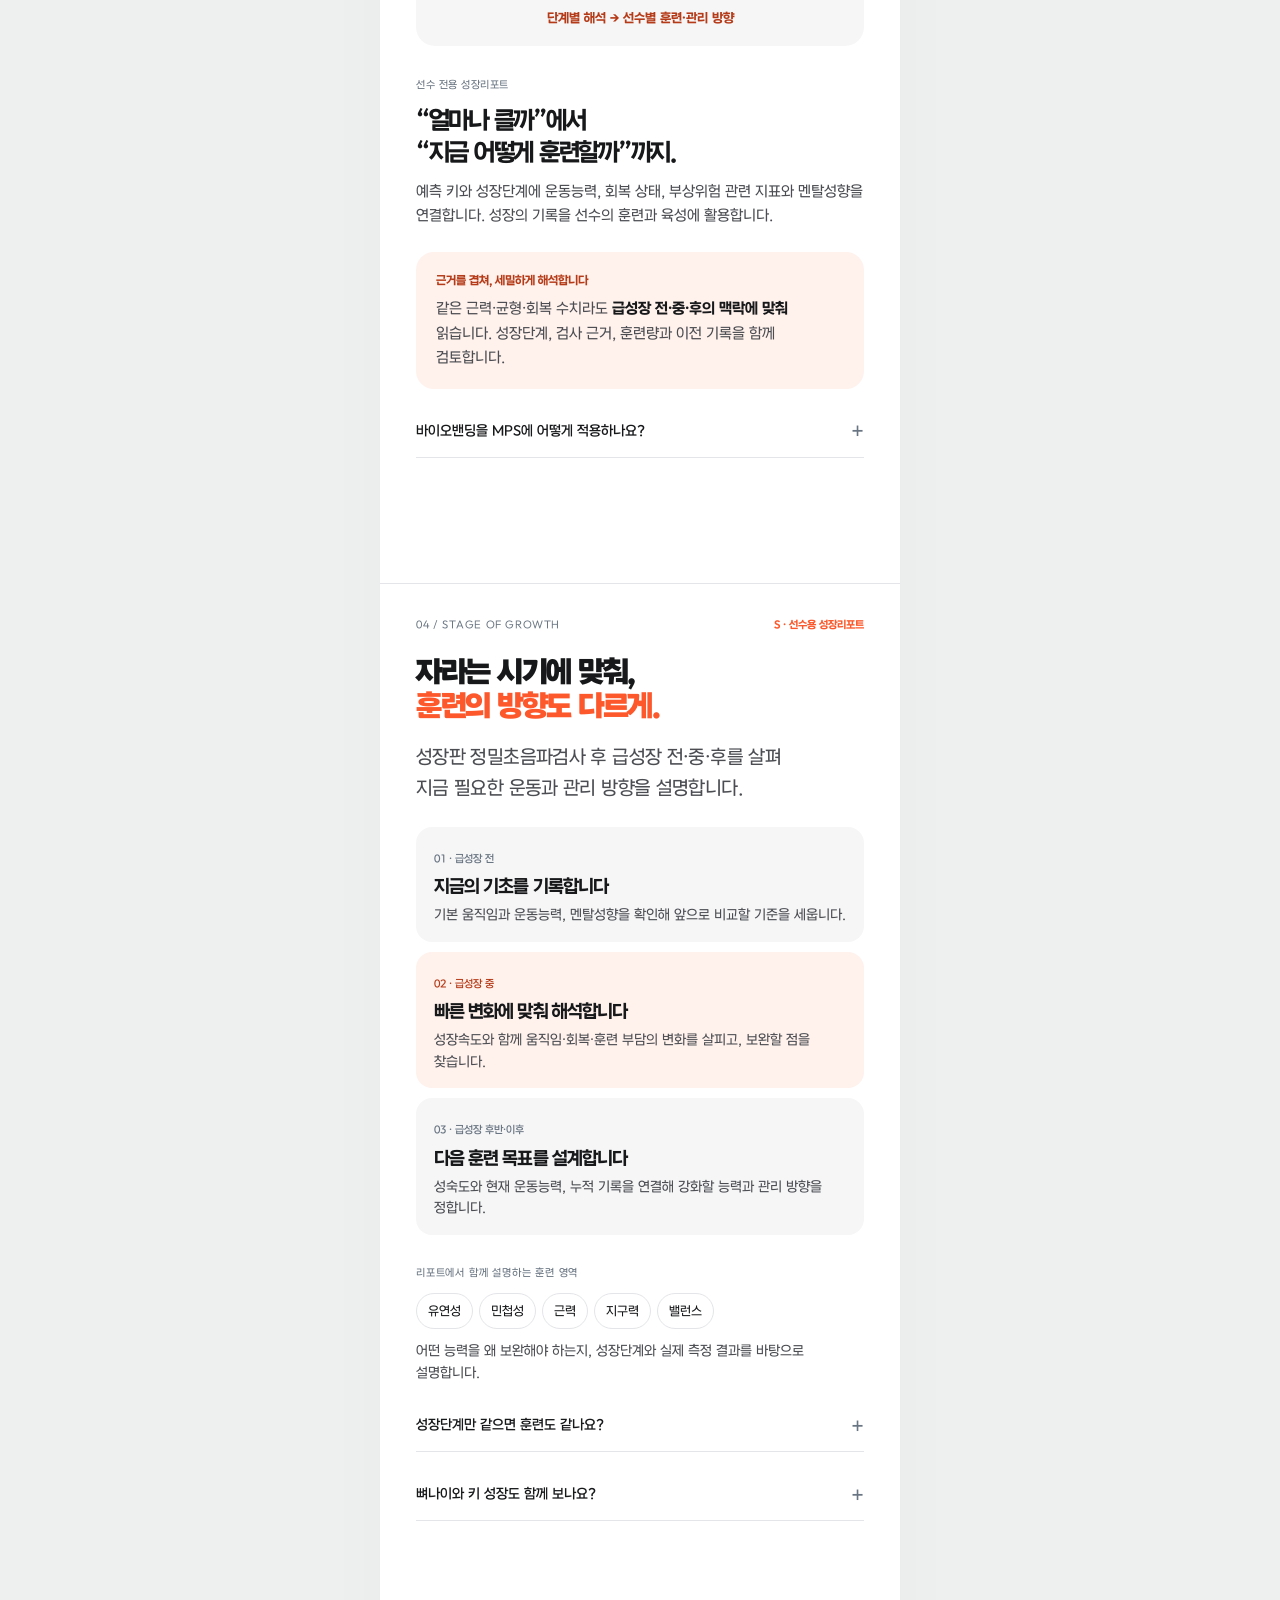
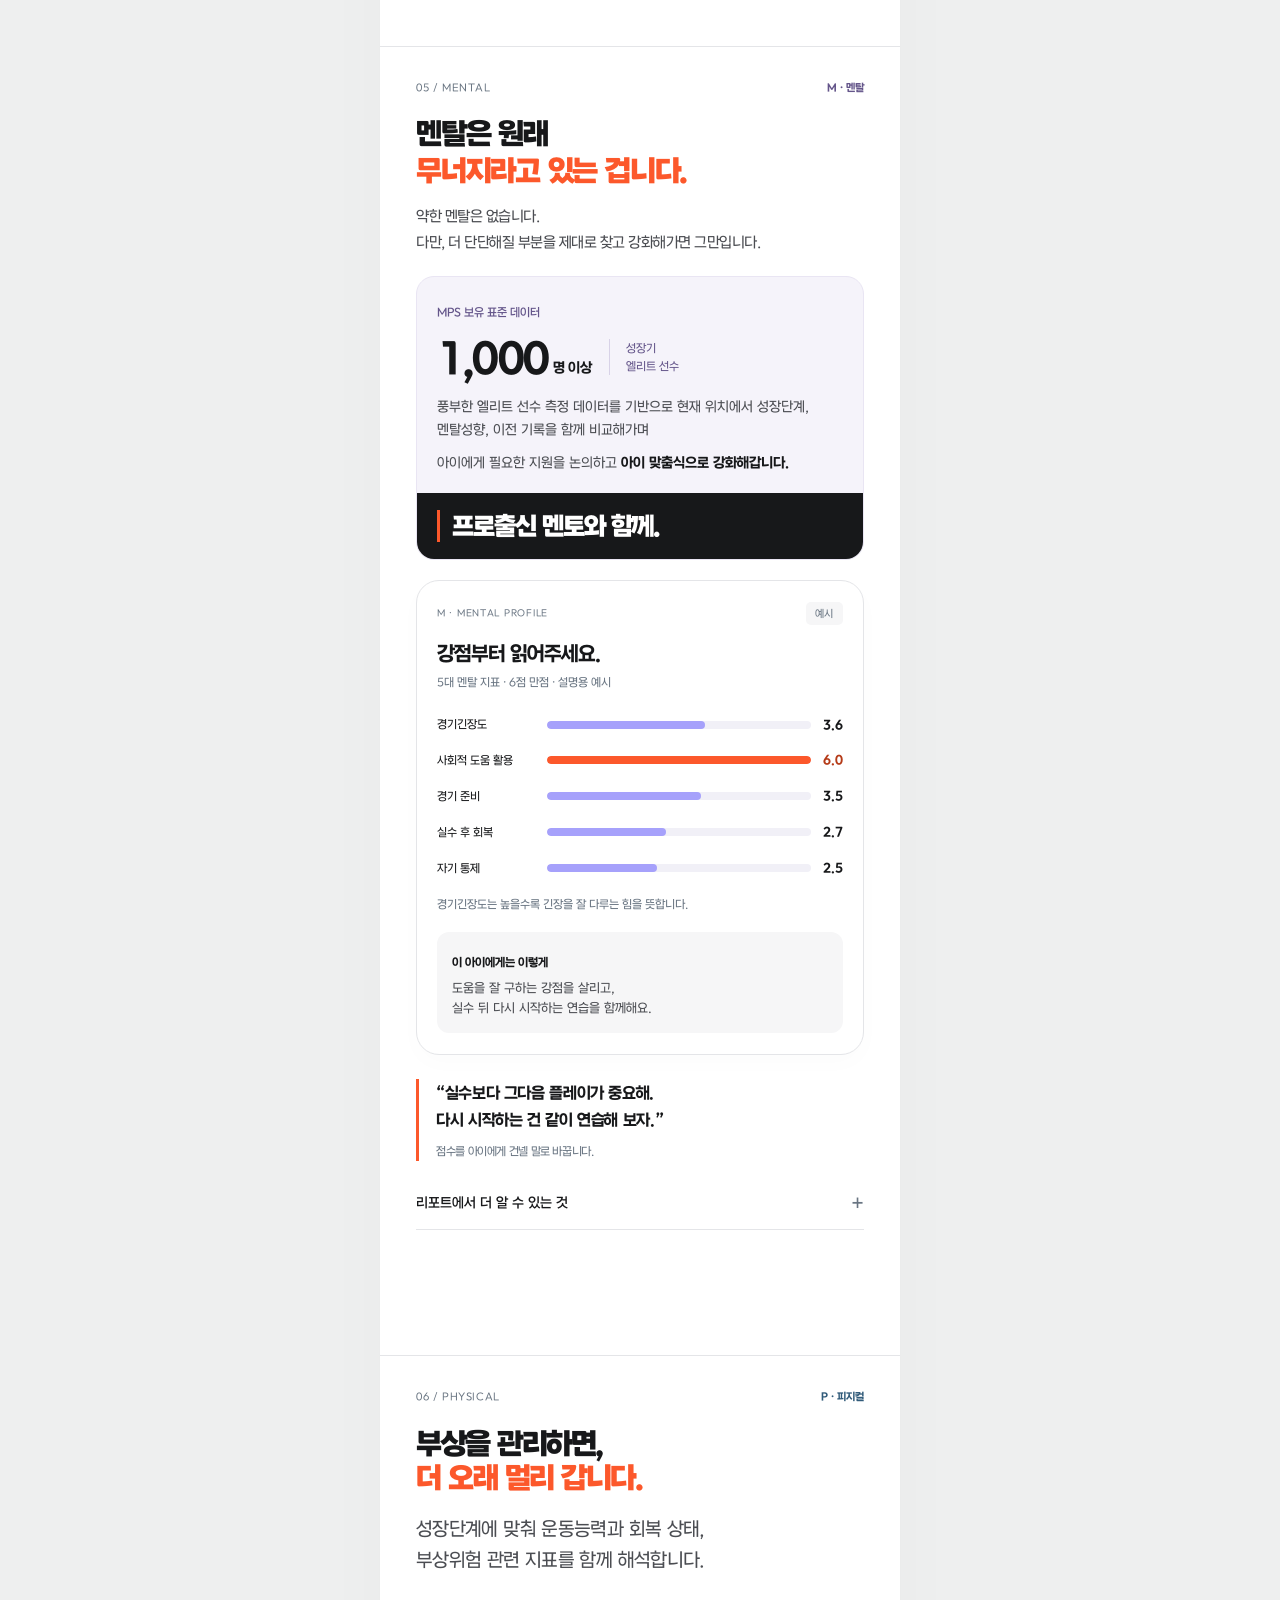
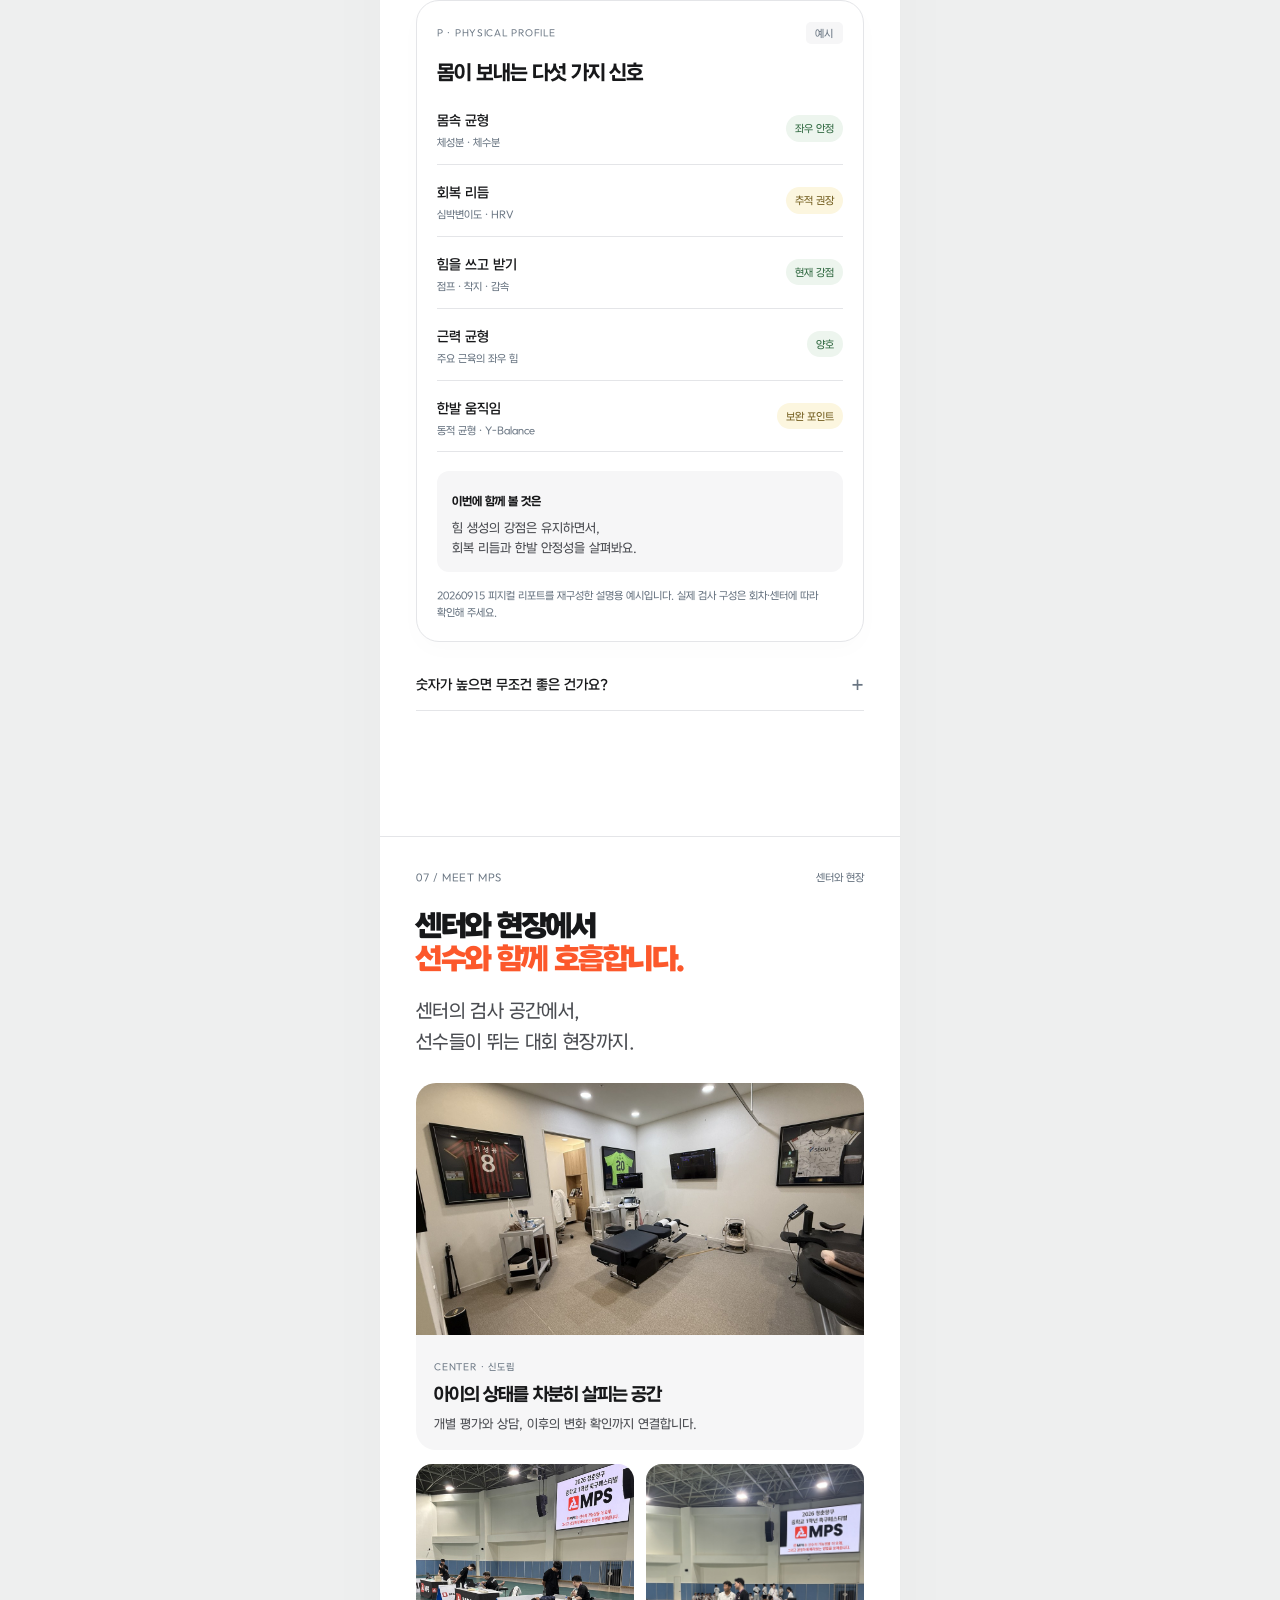
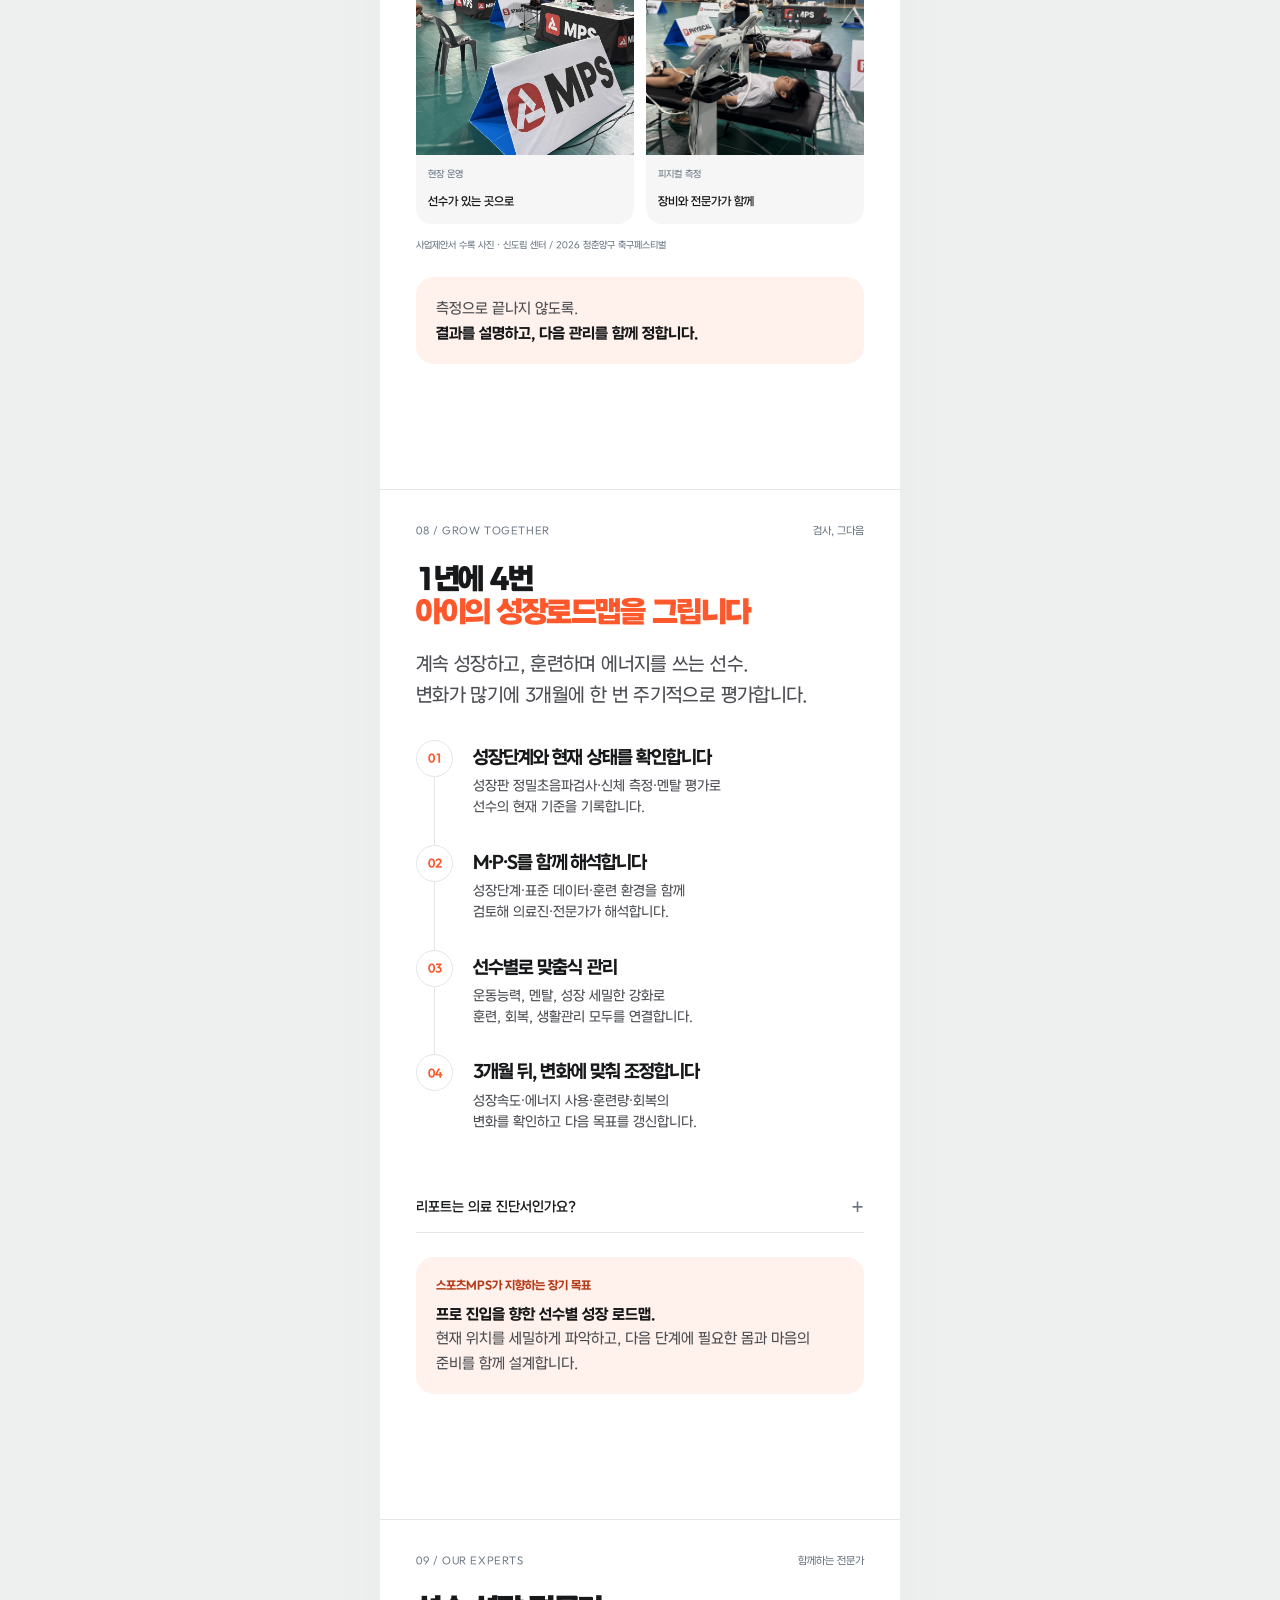
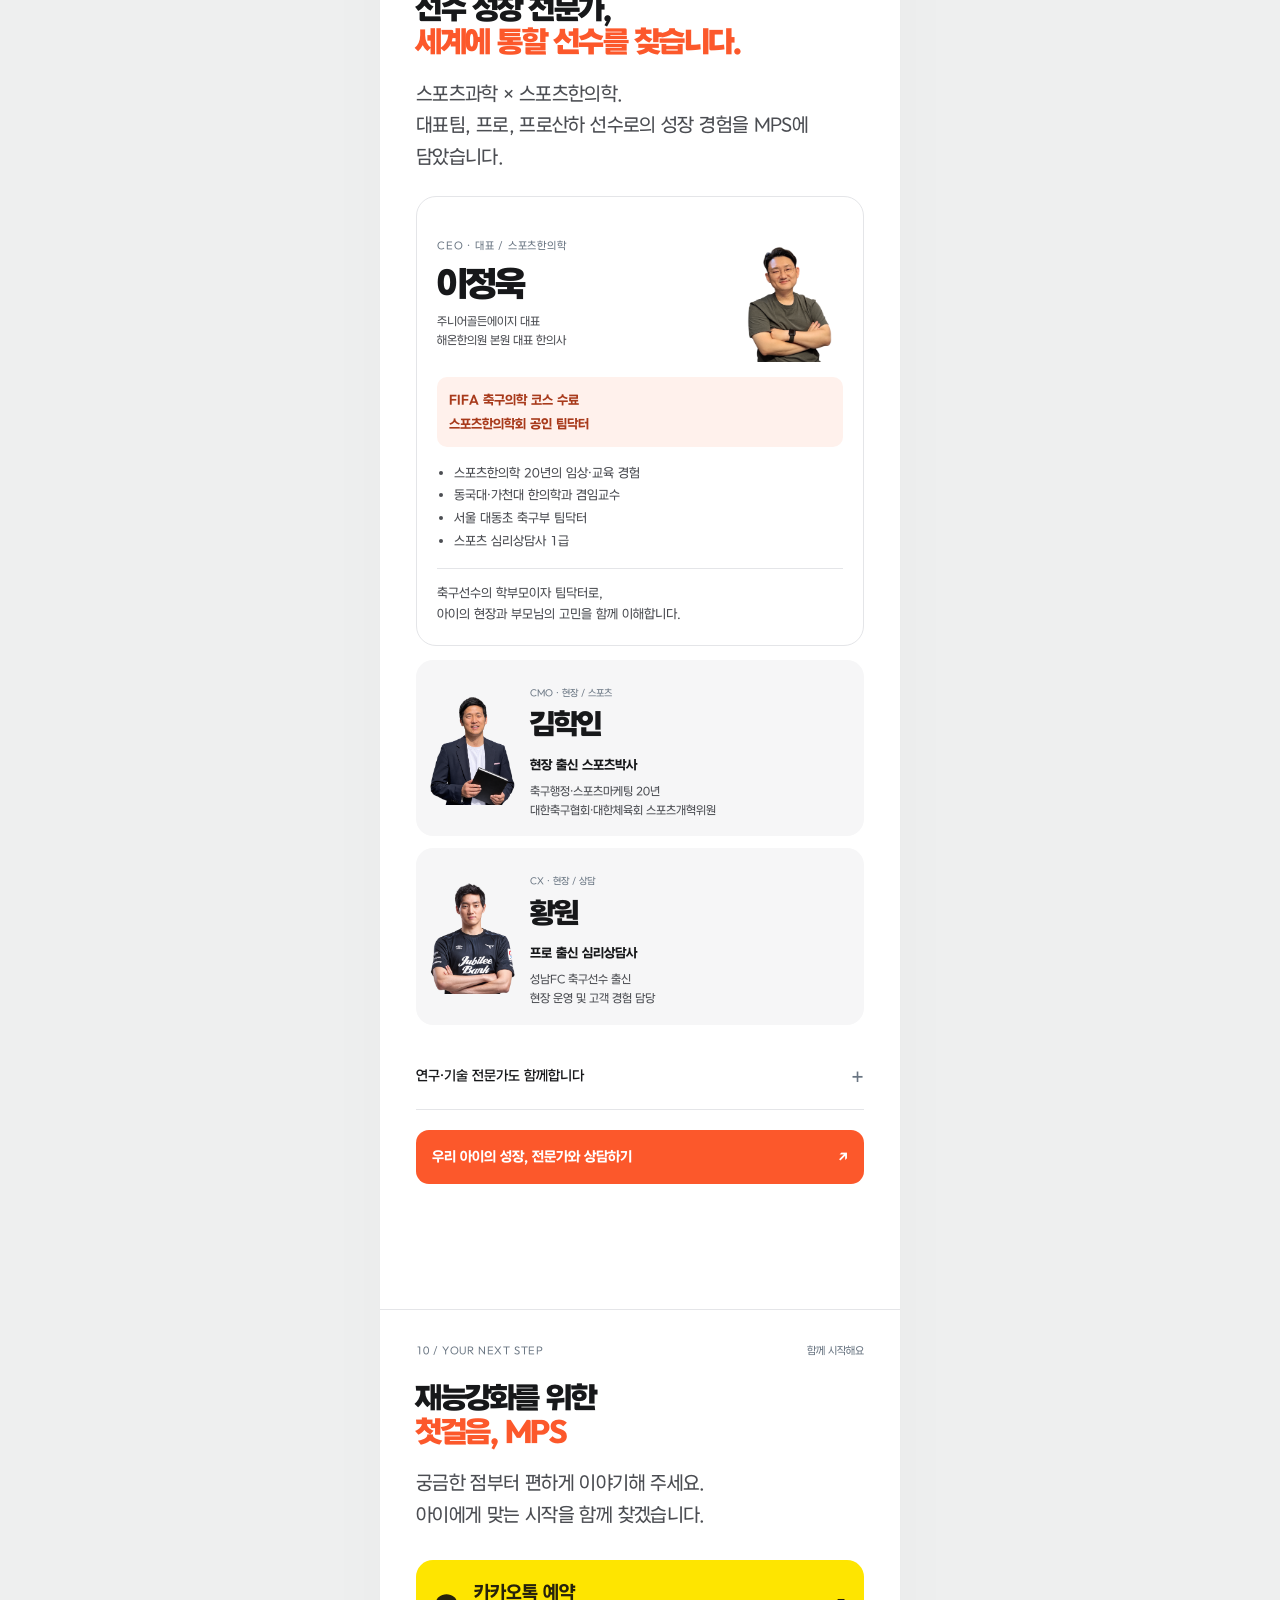
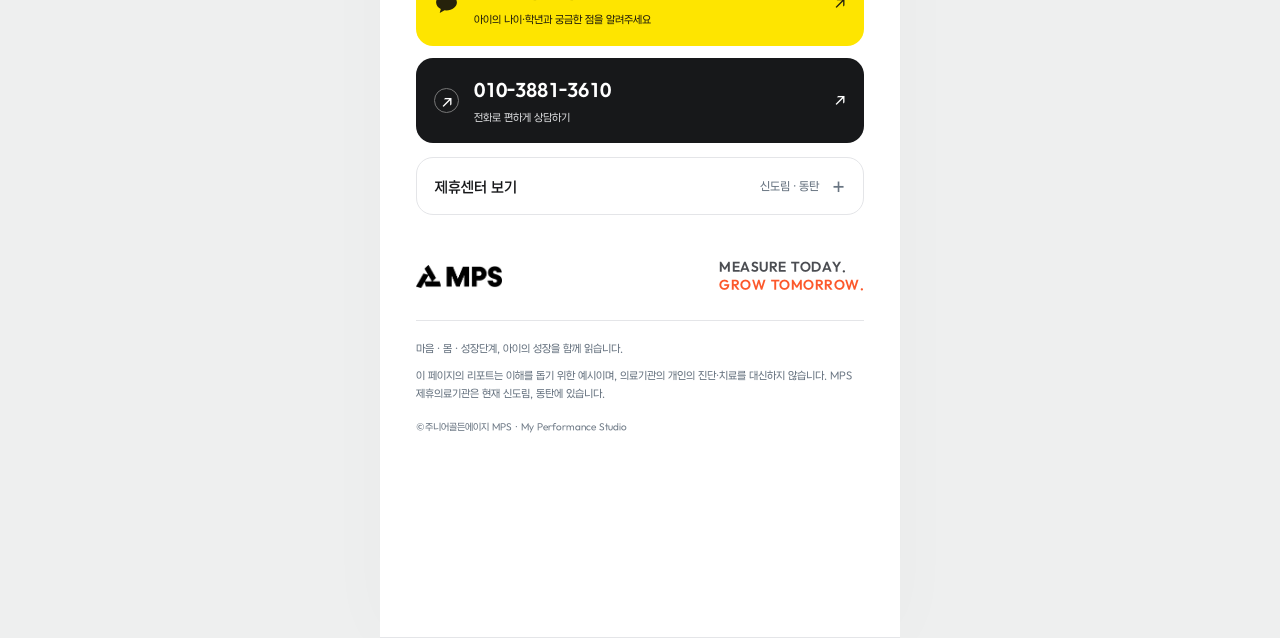
==== commit 48235b33: "Update mobile guide with 12-week IDP and orange light theme" ====
--- a/index.a2z.html
+++ b/index.a2z.html
@@ -78,7 +78,7 @@
 <div class="section-meta"><span>05 / MENTAL</span><span class="domain mental-color">M · 멘탈</span></div>
 <h2 id="title-mental">멘탈은 원래<br><em>무너지라고 있는 겁니다.</em></h2>
 <p class="lead">약한 멘탈은 없습니다.<br>다만, 더 단단해질 부분을 제대로 찾고 강화해가면 그만입니다.</p>
-<div class="mental-reference"><span>MPS 보유 표준 데이터</span><div class="mental-stat"><strong>900<span>명 이상</span></strong><p>성장기<br>엘리트 선수</p></div><p><span class="mental-copy-part">풍부한 엘리트 선수 측정 데이터를 기반으로 현재 위치에서 성장단계, 멘탈성향, 이전 기록을 함께 비교해가며</span> <span class="mental-copy-part">아이에게 필요한 지원을 논의하고 <b>아이 맞춤식으로 강화해갑니다.</b></span></p><p class="mental-mentor"><strong>프로출신 멘토와 함께.</strong></p></div>
+<div class="mental-reference"><span>MPS 보유 표준 데이터</span><div class="mental-stat"><strong>1,000<span>명 이상</span></strong><p>성장기<br>엘리트 선수</p></div><p><span class="mental-copy-part">풍부한 엘리트 선수 측정 데이터를 기반으로 현재 위치에서 성장단계, 멘탈성향, 이전 기록을 함께 비교해가며</span> <span class="mental-copy-part">아이에게 필요한 지원을 논의하고 <b>아이 맞춤식으로 강화해갑니다.</b></span></p><p class="mental-mentor"><strong>프로출신 멘토와 함께.</strong></p></div>
 <div class="report"><div class="report-heading"><span>M · MENTAL PROFILE</span><span class="sample">예시</span></div><h3>강점부터 읽어주세요.</h3><p class="caption">5대 멘탈 지표 · 6점 만점 · 설명용 예시</p>
 <div class="bar-chart" aria-label="멘탈 예시: 경기긴장도 3.6, 사회적 도움 활용 6.0, 경기 준비 3.5, 실수 후 회복 2.7, 자기 통제 2.5. 각 6점 만점.">
 <div class="bar-row"><span>경기긴장도</span><div class="bar-track"><i style="--value:60%"></i></div><b>3.6</b></div>
